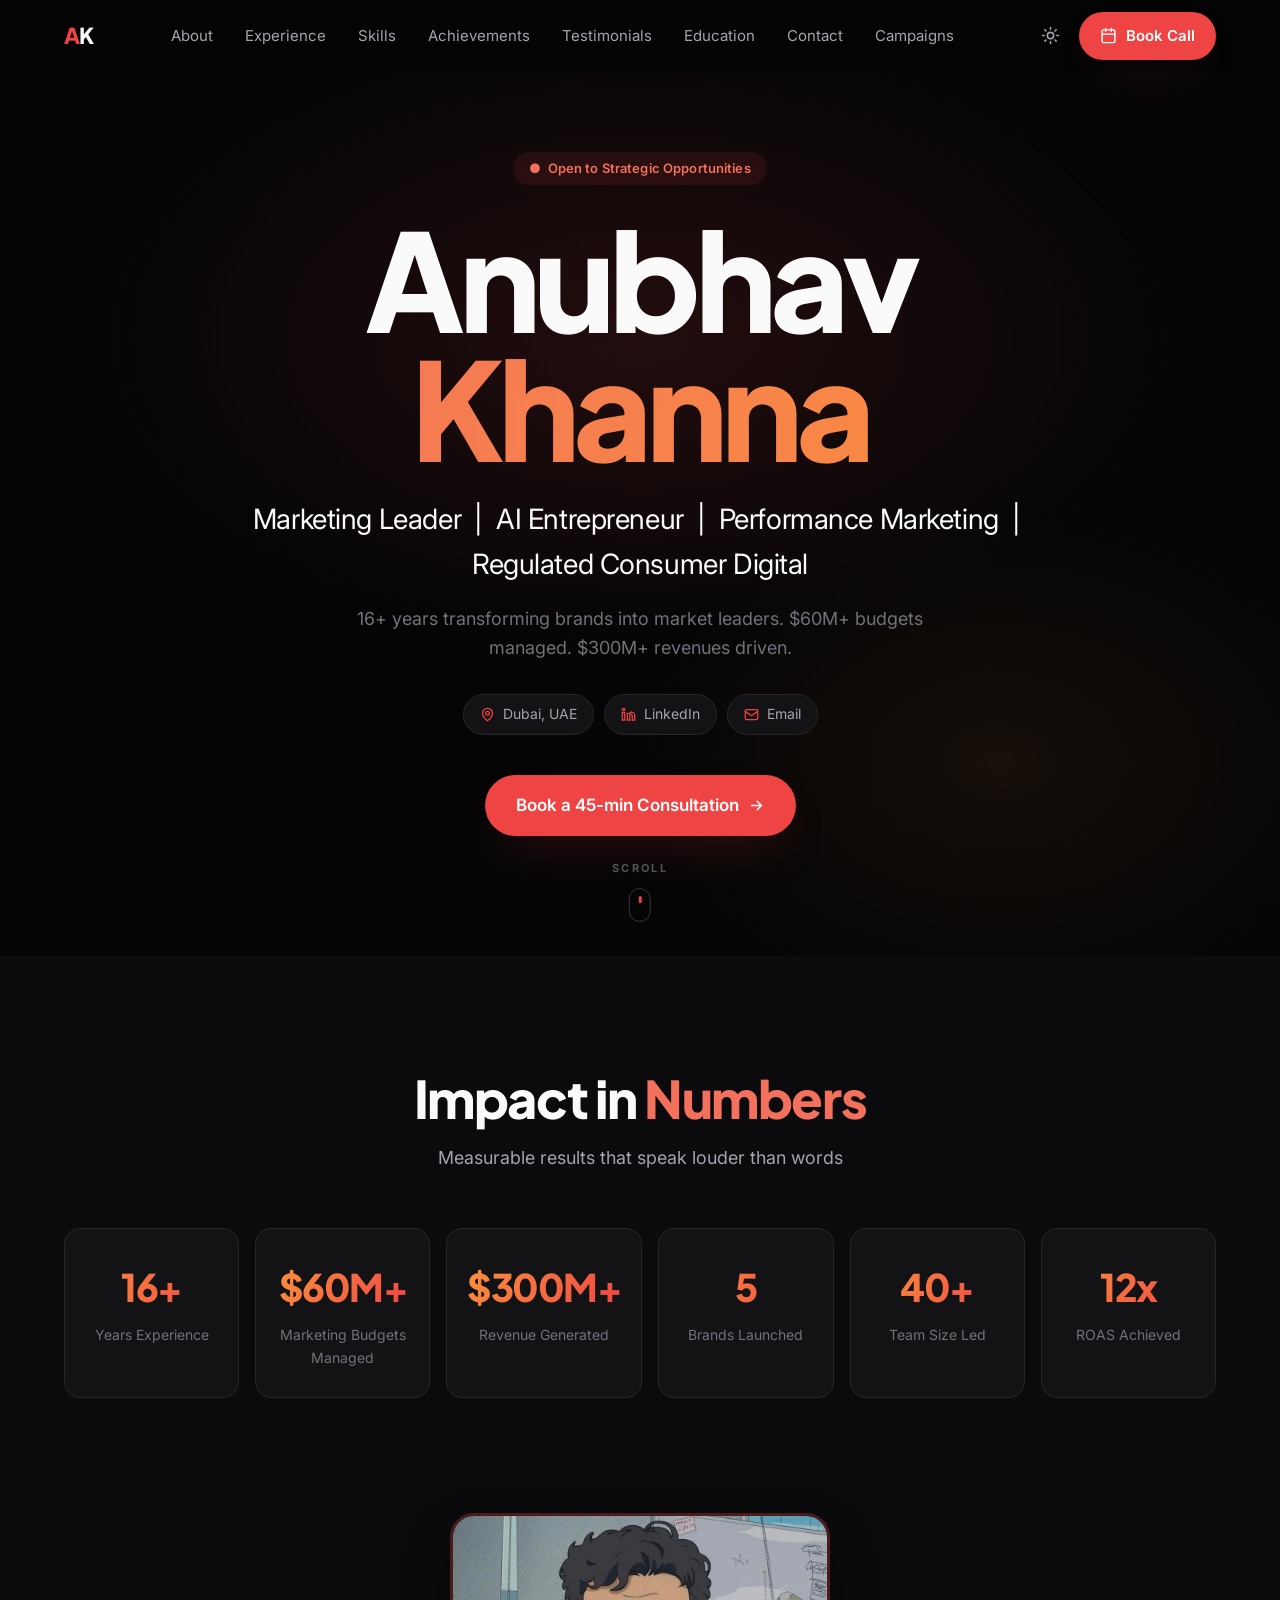
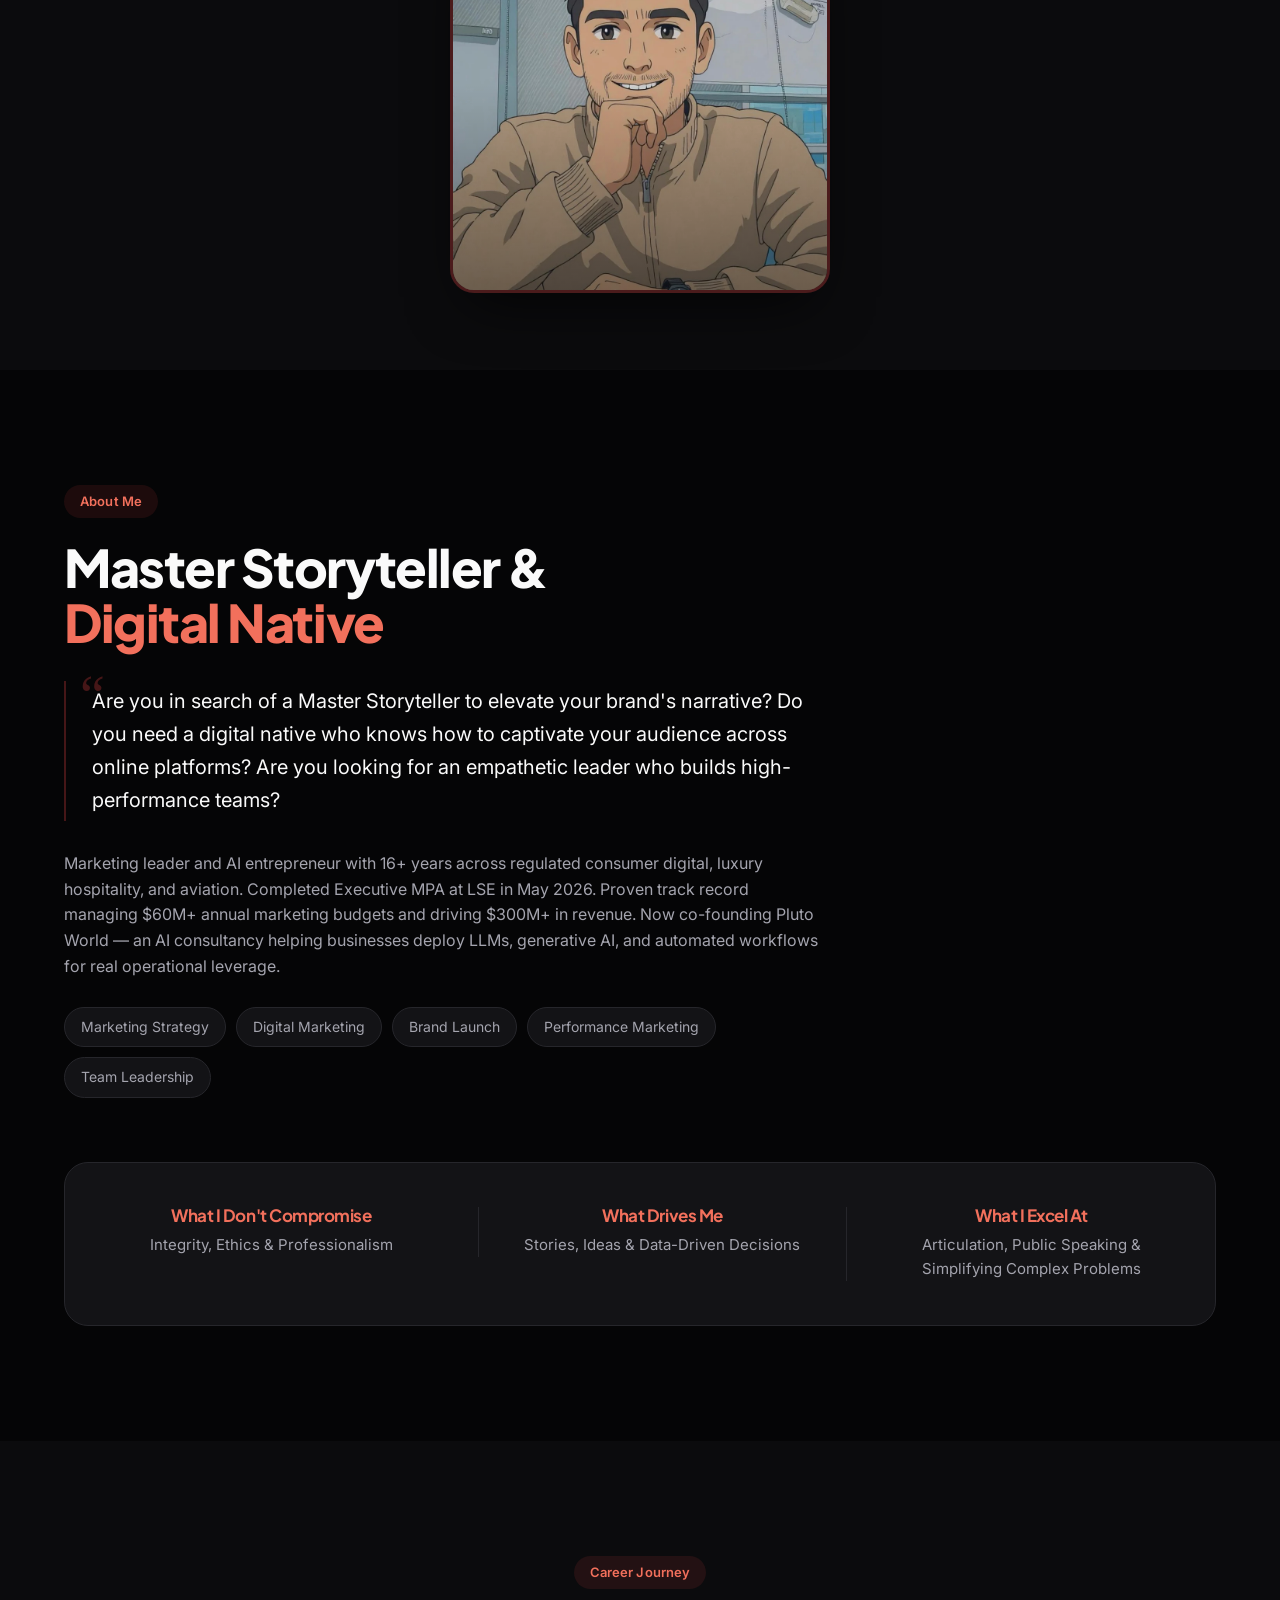
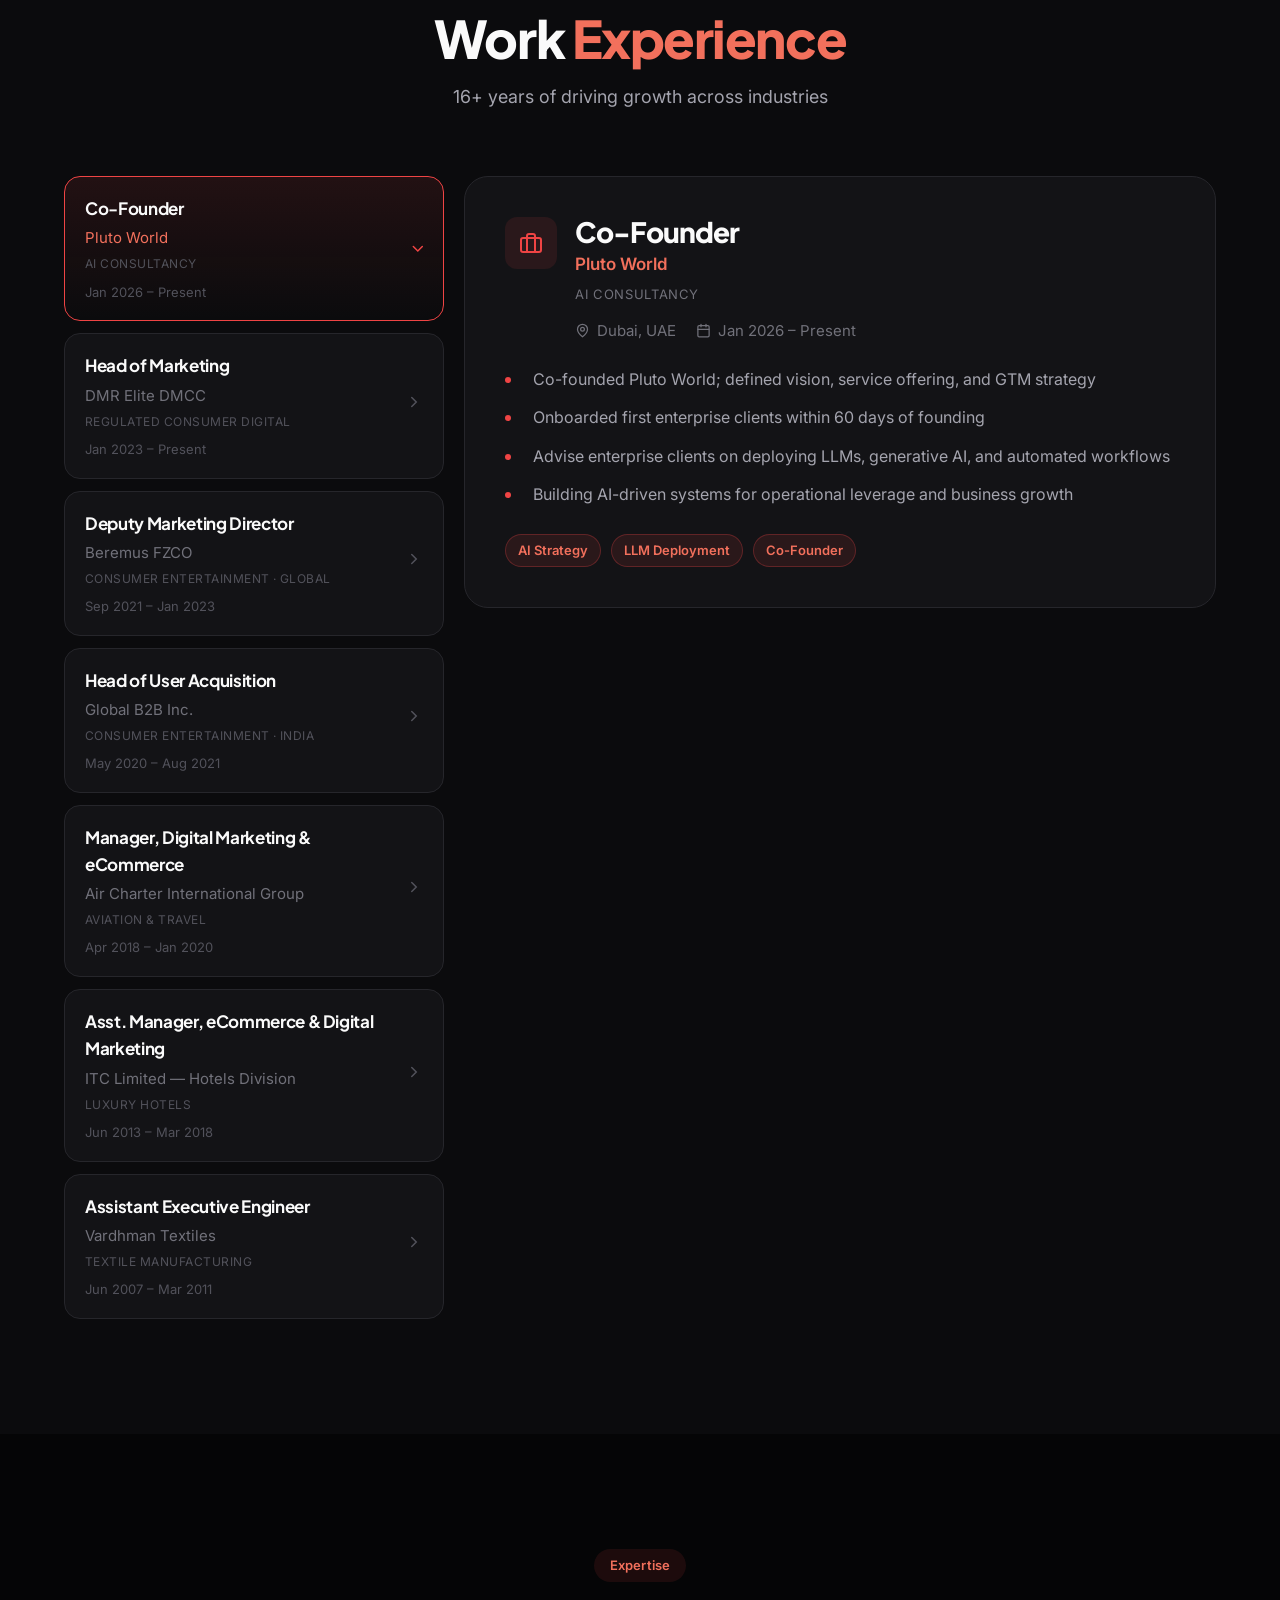
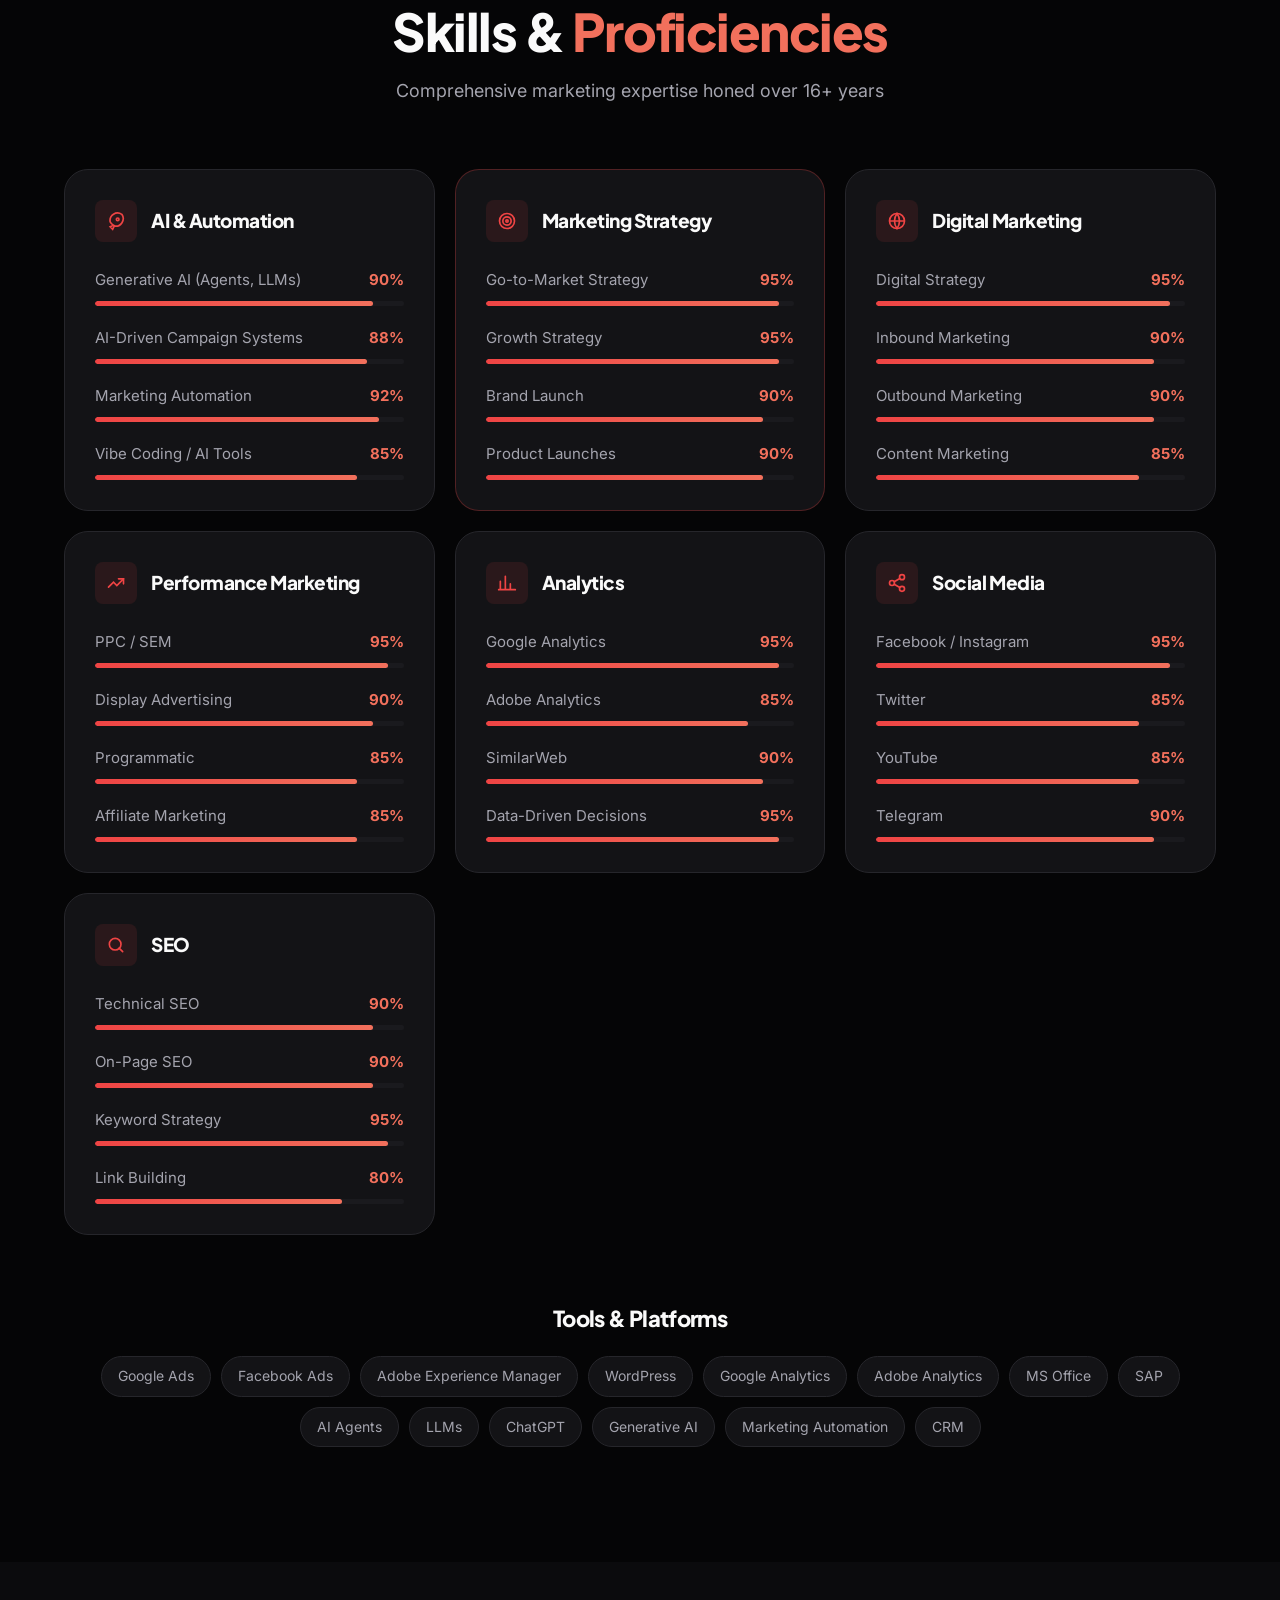
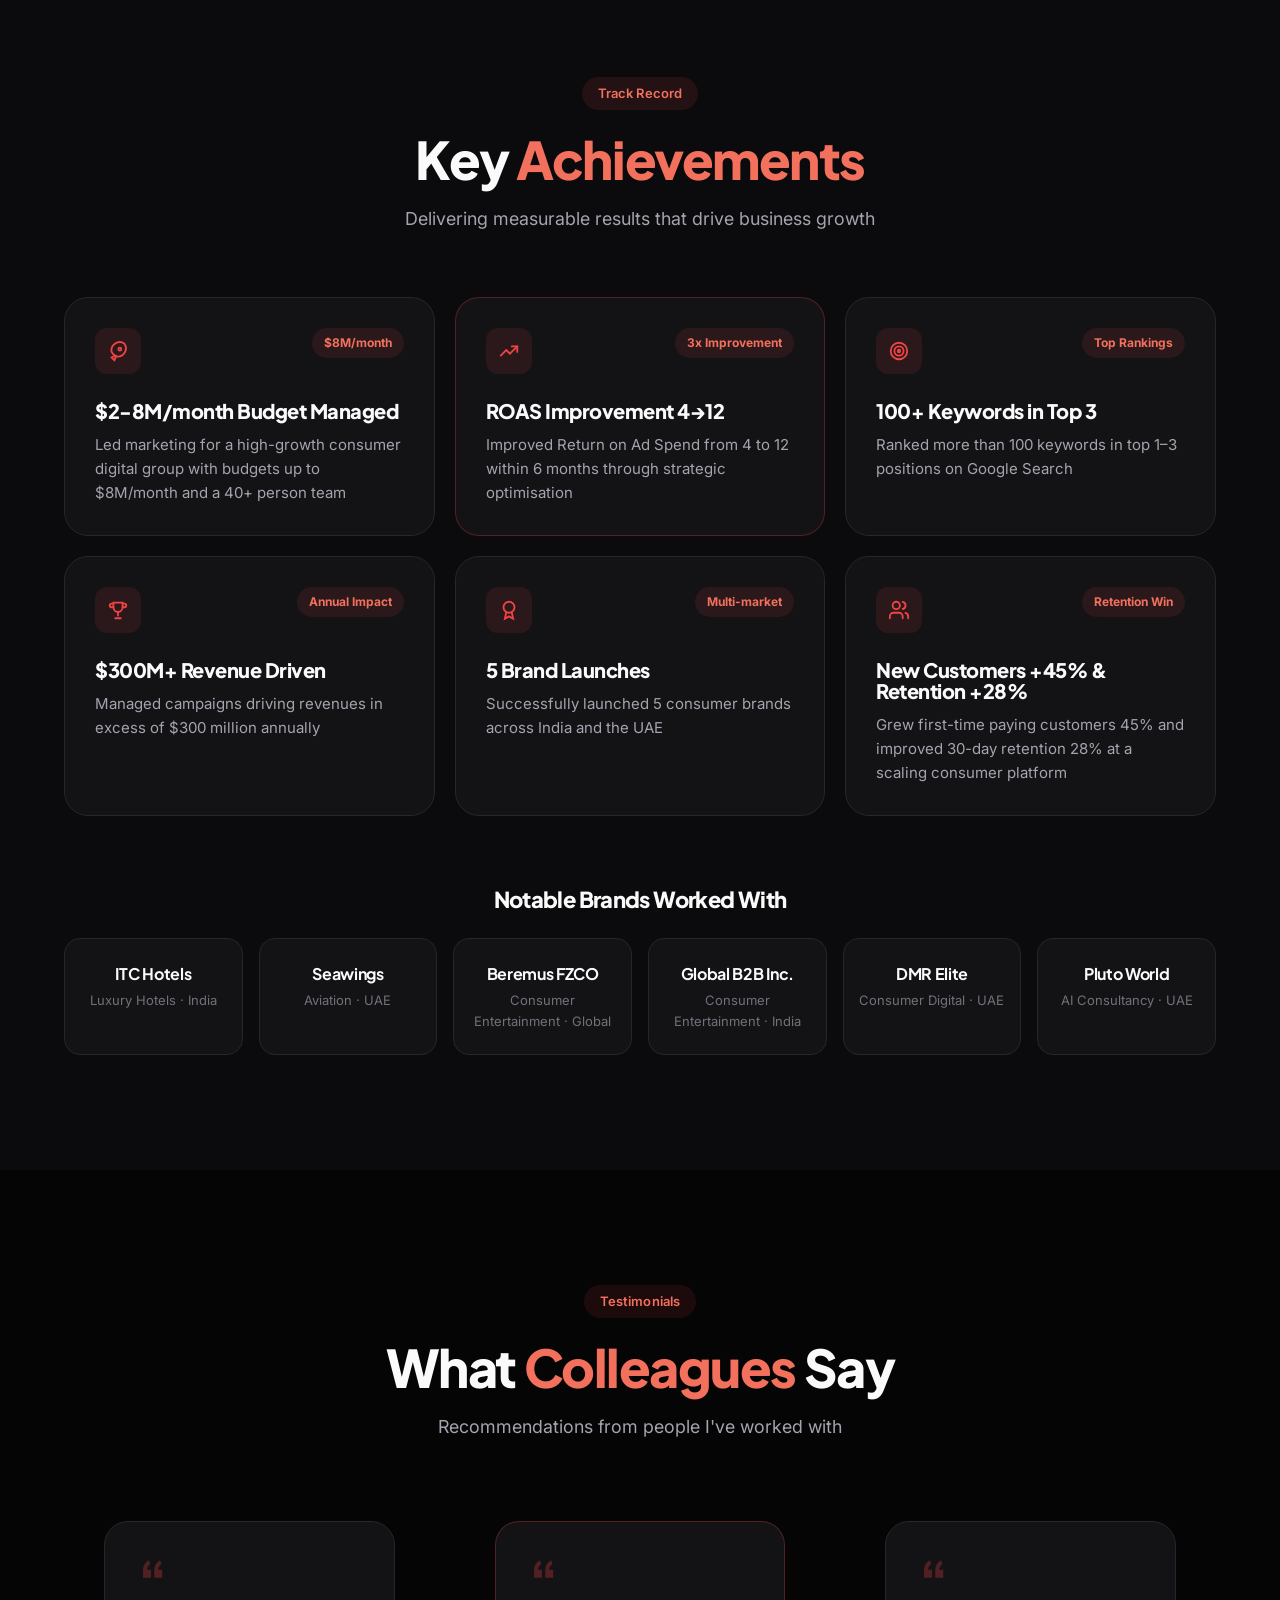
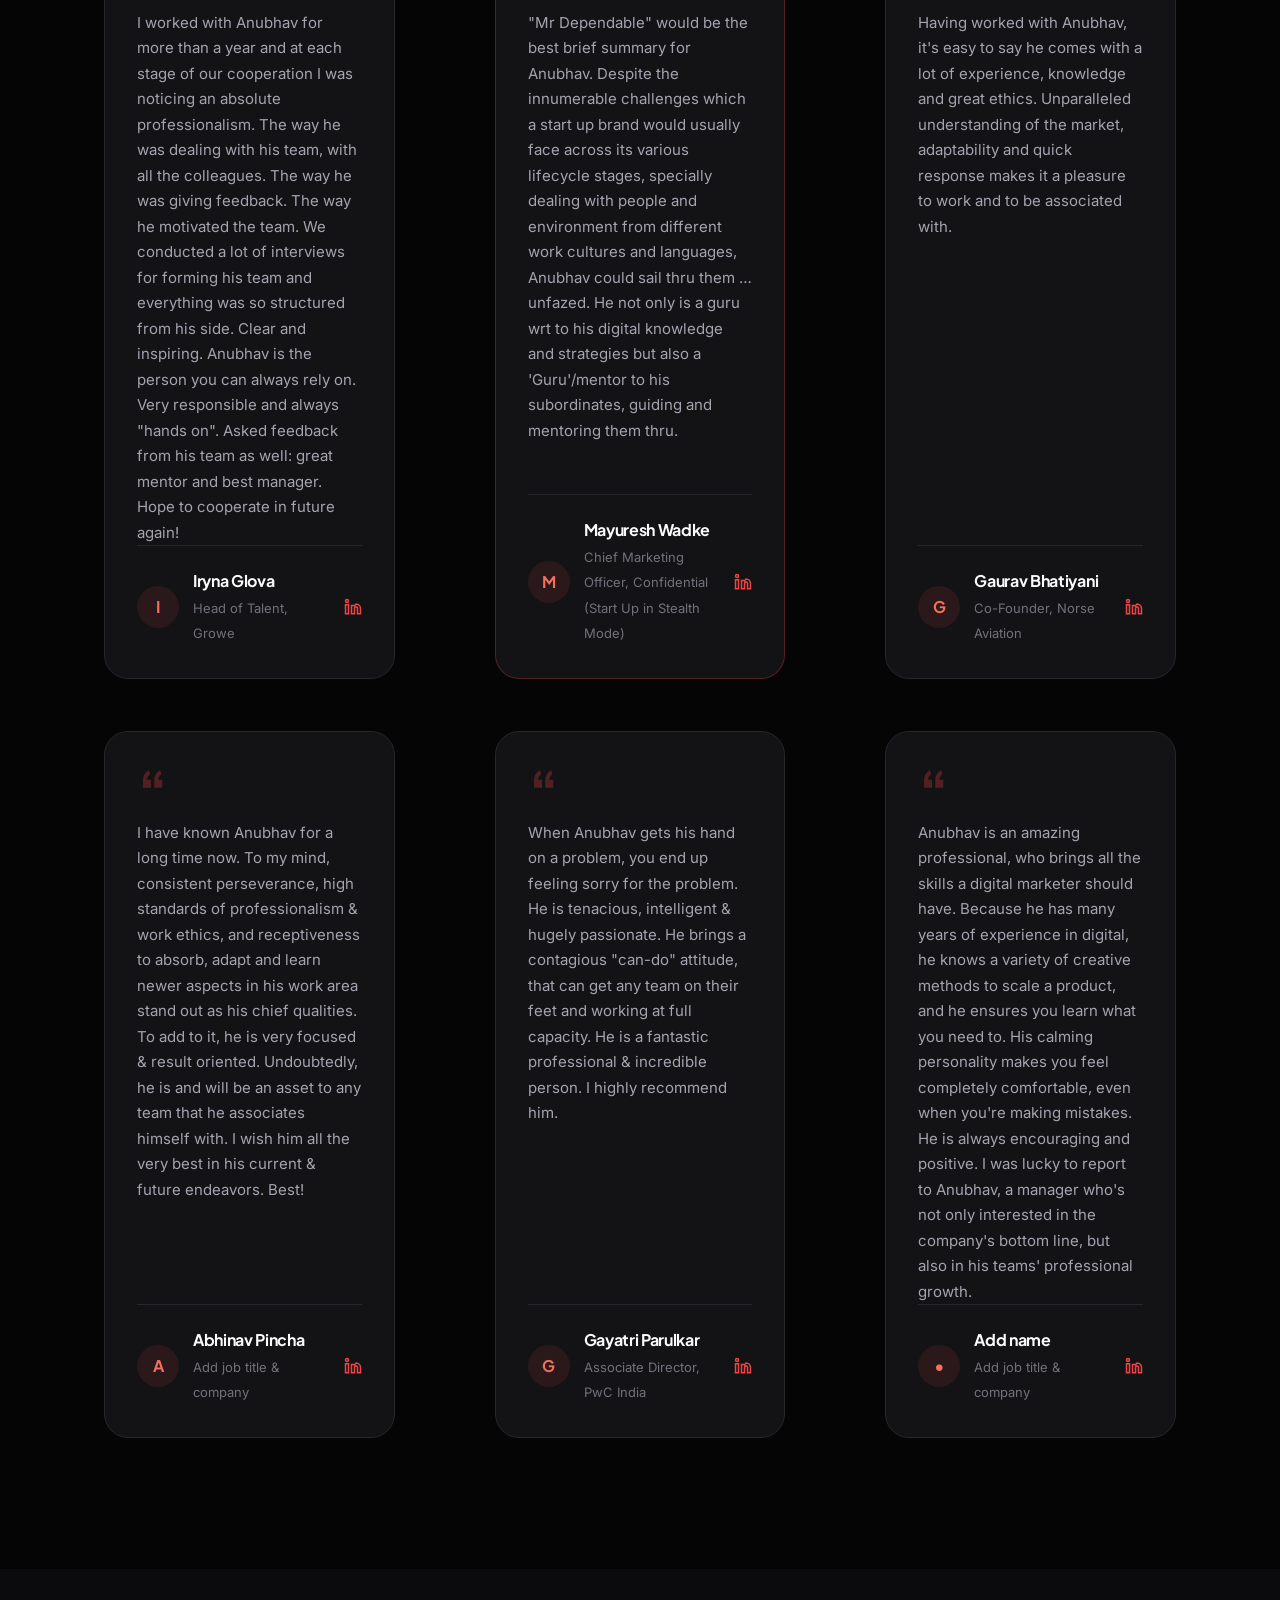
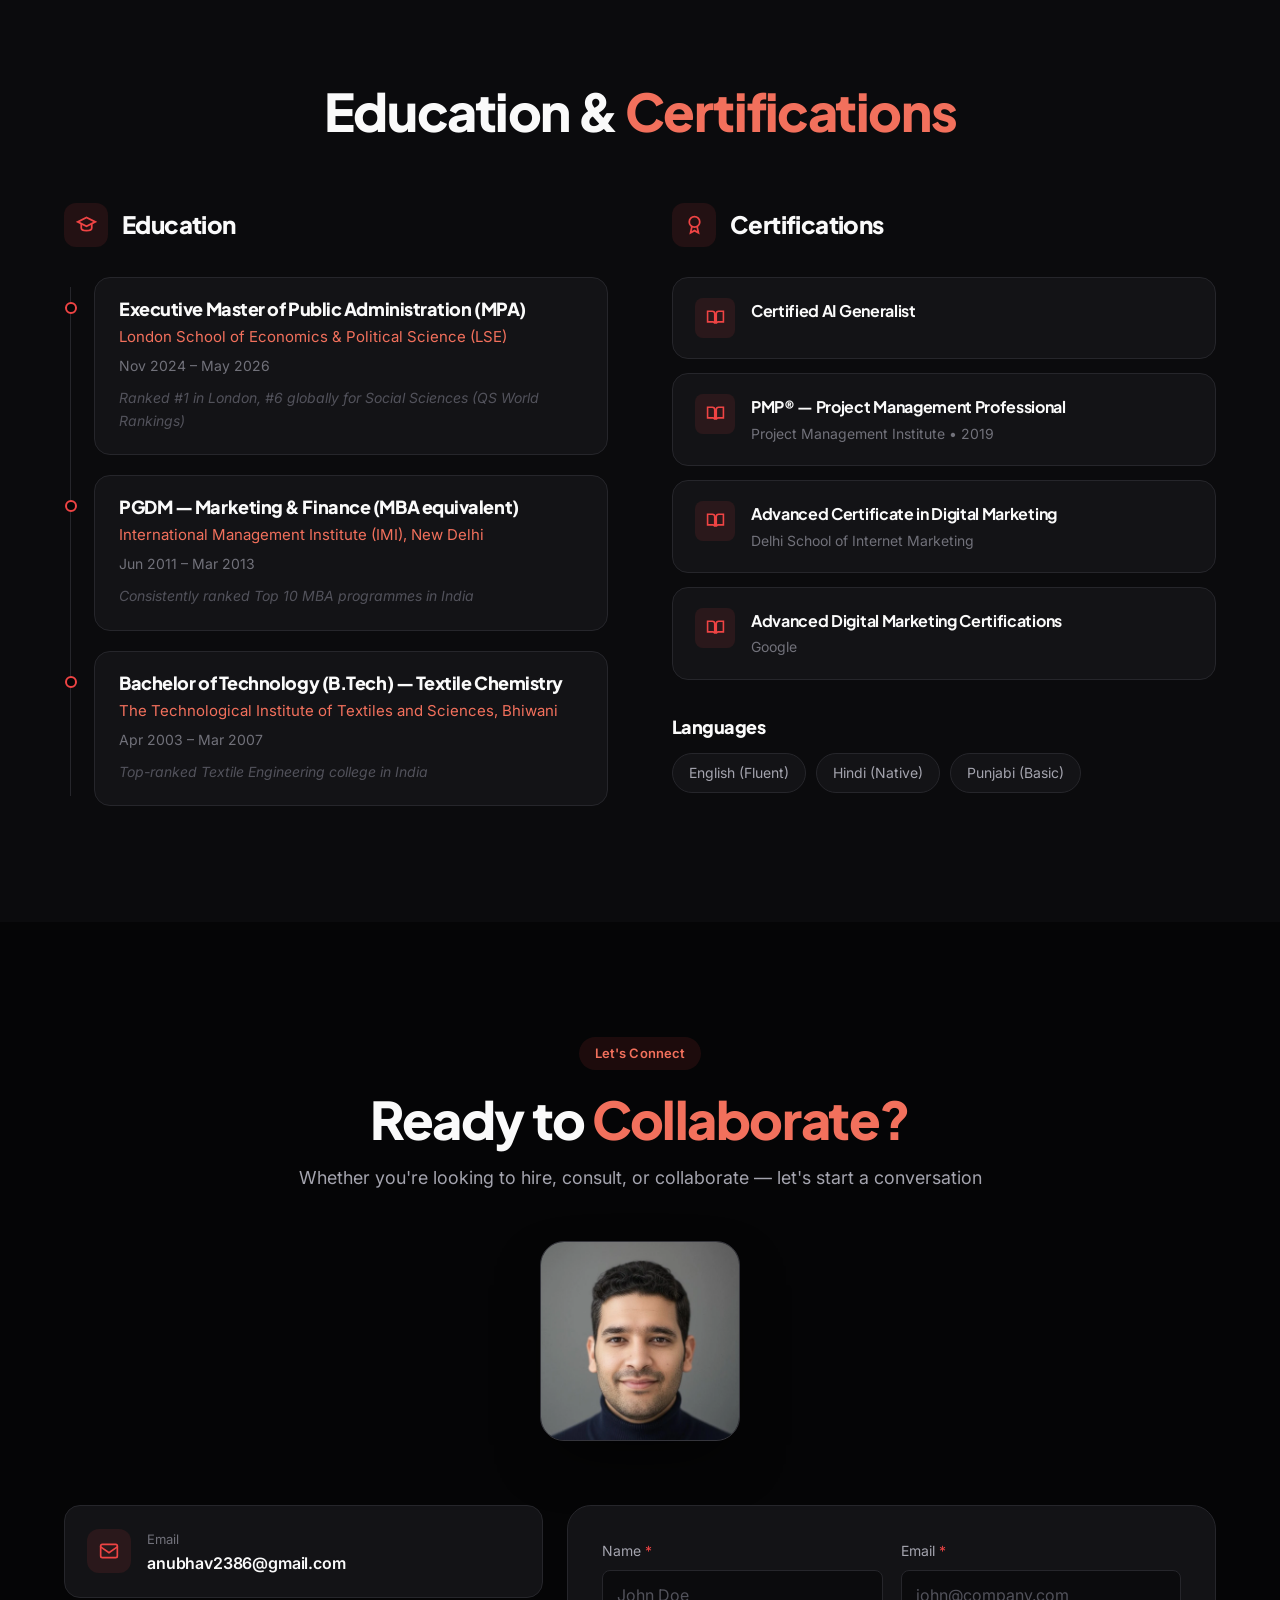
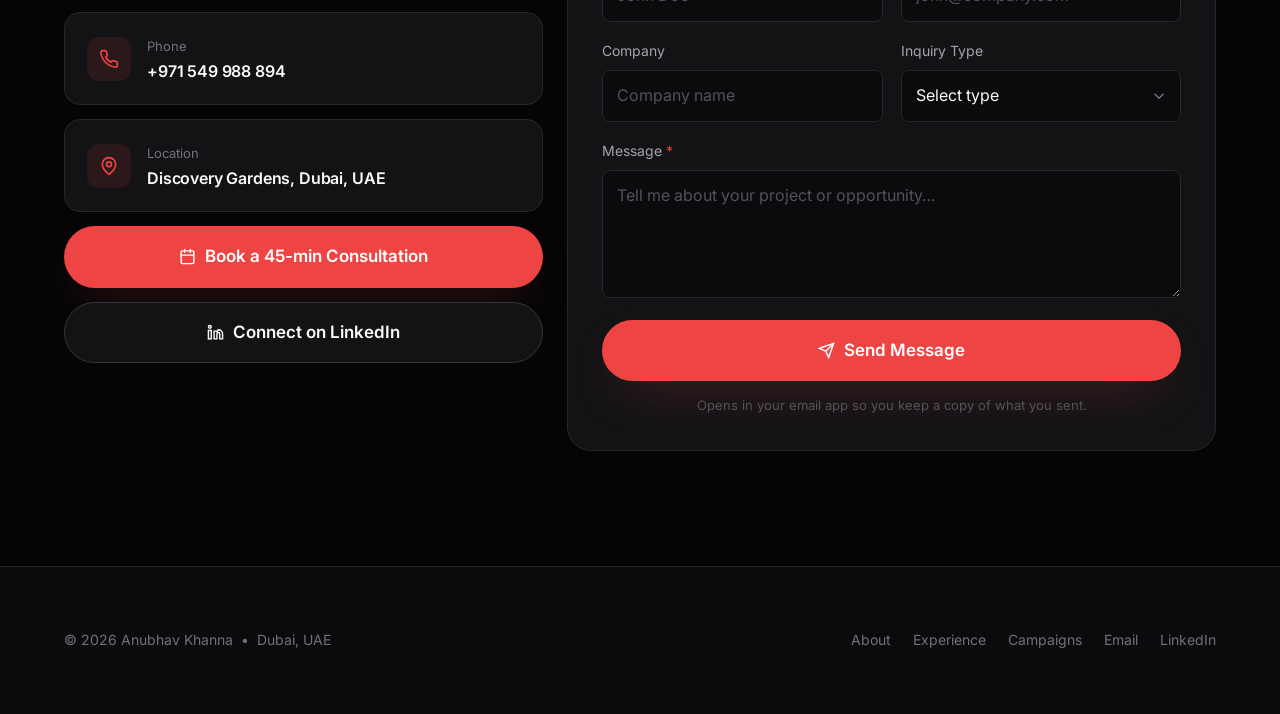
==== index.html @ 8ce6ff31 "Two-tier campaigns, add Vardhman role" ====
<!DOCTYPE html>
<html lang="en" data-theme="dark">
<head>
<meta charset="utf-8">
<meta name="viewport" content="width=device-width, initial-scale=1">
<title>Anubhav Khanna — Marketing Leader &amp; AI Entrepreneur | Dubai</title>
<meta name="description" content="Marketing leader and AI entrepreneur with 16+ years across regulated consumer digital, luxury hospitality and aviation. $60M+ budgets managed, $300M+ revenue driven. Based in Dubai.">
<meta name="author" content="Anubhav Khanna">
<meta name="robots" content="noindex, nofollow">
<link rel="canonical" href="https://anubhavkhanna.com/">

<meta property="og:type" content="website">
<meta property="og:title" content="Anubhav Khanna — Marketing Leader &amp; AI Entrepreneur">
<meta property="og:description" content="16+ years transforming brands into market leaders. $60M+ budgets managed. $300M+ revenues driven.">
<meta property="og:url" content="https://anubhavkhanna.com/">
<meta property="og:image" content="https://anubhavkhanna.com/assets/img/og.png">
<meta name="twitter:card" content="summary_large_image">

<link rel="icon" href="assets/img/favicon.svg" type="image/svg+xml">
<link rel="preconnect" href="https://fonts.googleapis.com">
<link rel="preconnect" href="https://fonts.gstatic.com" crossorigin>
<link href="https://fonts.googleapis.com/css2?family=Inter:wght@400;500;600;700&family=Plus+Jakarta+Sans:wght@700;800&display=swap" rel="stylesheet">
<link rel="stylesheet" href="assets/css/site.css">

<script type="application/ld+json">
{
  "@context": "https://schema.org",
  "@type": "Person",
  "name": "Anubhav Khanna",
  "jobTitle": "Marketing Leader & AI Entrepreneur",
  "email": "anubhav2386@gmail.com",
  "telephone": "+971549988894",
  "address": { "@type": "PostalAddress", "addressLocality": "Dubai", "addressCountry": "AE" },
  "alumniOf": [
    { "@type": "CollegeOrUniversity", "name": "London School of Economics and Political Science" },
    { "@type": "CollegeOrUniversity", "name": "International Management Institute, New Delhi" }
  ],
  "knowsAbout": ["Marketing Strategy", "Performance Marketing", "Generative AI", "Brand Launch", "Growth Marketing"]
}
</script>
</head>
<body>

<a class="skip" href="#main">Skip to content</a>

<!-- icon sprite -->
<svg width="0" height="0" style="position:absolute" aria-hidden="true" focusable="false">
  <defs>
    <g id="i" fill="none" stroke="currentColor" stroke-width="2" stroke-linecap="round" stroke-linejoin="round"></g>
  </defs>
  <symbol id="ic-sun" viewBox="0 0 24 24" fill="none" stroke="currentColor" stroke-width="2" stroke-linecap="round"><circle cx="12" cy="12" r="4"/><path d="M12 2v2M12 20v2M4.9 4.9l1.4 1.4M17.7 17.7l1.4 1.4M2 12h2M20 12h2M6.3 17.7l-1.4 1.4M19.1 4.9l-1.4 1.4"/></symbol>
  <symbol id="ic-moon" viewBox="0 0 24 24" fill="none" stroke="currentColor" stroke-width="2" stroke-linecap="round"><path d="M21 12.8A9 9 0 1 1 11.2 3a7 7 0 0 0 9.8 9.8z"/></symbol>
  <symbol id="ic-calendar" viewBox="0 0 24 24" fill="none" stroke="currentColor" stroke-width="2" stroke-linecap="round"><rect x="3" y="4" width="18" height="18" rx="2"/><path d="M16 2v4M8 2v4M3 10h18"/></symbol>
  <symbol id="ic-menu" viewBox="0 0 24 24" fill="none" stroke="currentColor" stroke-width="2" stroke-linecap="round"><path d="M4 6h16M4 12h16M4 18h16"/></symbol>
  <symbol id="ic-pin" viewBox="0 0 24 24" fill="none" stroke="currentColor" stroke-width="2" stroke-linecap="round"><path d="M20 10c0 6-8 12-8 12s-8-6-8-12a8 8 0 0 1 16 0z"/><circle cx="12" cy="10" r="3"/></symbol>
  <symbol id="ic-linkedin" viewBox="0 0 24 24" fill="none" stroke="currentColor" stroke-width="2" stroke-linecap="round"><path d="M16 8a6 6 0 0 1 6 6v7h-4v-7a2 2 0 0 0-4 0v7h-4v-11h4v1.5A6 6 0 0 1 16 8z"/><rect x="2" y="9" width="4" height="12"/><circle cx="4" cy="4" r="2"/></symbol>
  <symbol id="ic-mail" viewBox="0 0 24 24" fill="none" stroke="currentColor" stroke-width="2" stroke-linecap="round"><rect x="2" y="4" width="20" height="16" rx="2"/><path d="m2 7 10 7 10-7"/></symbol>
  <symbol id="ic-phone" viewBox="0 0 24 24" fill="none" stroke="currentColor" stroke-width="2" stroke-linecap="round"><path d="M22 16.9v3a2 2 0 0 1-2.2 2 19.8 19.8 0 0 1-8.6-3.1 19.5 19.5 0 0 1-6-6A19.8 19.8 0 0 1 2.1 4.2 2 2 0 0 1 4.1 2h3a2 2 0 0 1 2 1.7c.1 1 .4 1.9.7 2.8a2 2 0 0 1-.5 2.1L8.1 9.9a16 16 0 0 0 6 6l1.3-1.3a2 2 0 0 1 2.1-.4c.9.3 1.8.6 2.8.7a2 2 0 0 1 1.7 2z"/></symbol>
  <symbol id="ic-briefcase" viewBox="0 0 24 24" fill="none" stroke="currentColor" stroke-width="2" stroke-linecap="round"><rect x="2" y="7" width="20" height="14" rx="2"/><path d="M16 21V5a2 2 0 0 0-2-2h-4a2 2 0 0 0-2 2v16"/></symbol>
  <symbol id="ic-chevron" viewBox="0 0 24 24" fill="none" stroke="currentColor" stroke-width="2" stroke-linecap="round"><path d="m9 18 6-6-6-6"/></symbol>
  <symbol id="ic-arrow-r" viewBox="0 0 24 24" fill="none" stroke="currentColor" stroke-width="2" stroke-linecap="round"><path d="M5 12h14M13 6l6 6-6 6"/></symbol>
  <symbol id="ic-rocket" viewBox="0 0 24 24" fill="none" stroke="currentColor" stroke-width="2" stroke-linecap="round"><path d="M5 13a9 9 0 0 1 14-9 9 9 0 0 1-9 14l-2 4-3-3 4-2a9 9 0 0 1-4-4z"/><circle cx="14" cy="10" r="1.6"/></symbol>
  <symbol id="ic-target" viewBox="0 0 24 24" fill="none" stroke="currentColor" stroke-width="2"><circle cx="12" cy="12" r="9"/><circle cx="12" cy="12" r="5"/><circle cx="12" cy="12" r="1.4"/></symbol>
  <symbol id="ic-globe" viewBox="0 0 24 24" fill="none" stroke="currentColor" stroke-width="2"><circle cx="12" cy="12" r="9"/><path d="M3 12h18M12 3a15 15 0 0 1 0 18 15 15 0 0 1 0-18z"/></symbol>
  <symbol id="ic-trend" viewBox="0 0 24 24" fill="none" stroke="currentColor" stroke-width="2" stroke-linecap="round"><path d="m3 17 6-6 4 4 8-8"/><path d="M15 7h6v6"/></symbol>
  <symbol id="ic-chart" viewBox="0 0 24 24" fill="none" stroke="currentColor" stroke-width="2" stroke-linecap="round"><path d="M4 20V10M10 20V4M16 20v-7M22 20H2"/></symbol>
  <symbol id="ic-share" viewBox="0 0 24 24" fill="none" stroke="currentColor" stroke-width="2" stroke-linecap="round"><circle cx="18" cy="5" r="3"/><circle cx="6" cy="12" r="3"/><circle cx="18" cy="19" r="3"/><path d="m8.6 13.5 6.8 4M15.4 6.5l-6.8 4"/></symbol>
  <symbol id="ic-search" viewBox="0 0 24 24" fill="none" stroke="currentColor" stroke-width="2" stroke-linecap="round"><circle cx="11" cy="11" r="7"/><path d="m20 20-4.3-4.3"/></symbol>
  <symbol id="ic-trophy" viewBox="0 0 24 24" fill="none" stroke="currentColor" stroke-width="2" stroke-linecap="round"><path d="M7 4h10v5a5 5 0 0 1-10 0V4z"/><path d="M17 5h2a2 2 0 0 1 0 4h-2M7 5H5a2 2 0 0 0 0 4h2M12 14v4M9 21h6"/></symbol>
  <symbol id="ic-award" viewBox="0 0 24 24" fill="none" stroke="currentColor" stroke-width="2" stroke-linecap="round"><circle cx="12" cy="9" r="6"/><path d="m9 14.5-1.5 7L12 19l4.5 2.5L15 14.5"/></symbol>
  <symbol id="ic-users" viewBox="0 0 24 24" fill="none" stroke="currentColor" stroke-width="2" stroke-linecap="round"><path d="M16 21v-2a4 4 0 0 0-4-4H6a4 4 0 0 0-4 4v2"/><circle cx="9" cy="7" r="4"/><path d="M22 21v-2a4 4 0 0 0-3-3.9M16 3.1a4 4 0 0 1 0 7.8"/></symbol>
  <symbol id="ic-cap" viewBox="0 0 24 24" fill="none" stroke="currentColor" stroke-width="2" stroke-linecap="round"><path d="M22 9 12 4 2 9l10 5 10-5z"/><path d="M6 11.5V16c0 1.7 2.7 3 6 3s6-1.3 6-3v-4.5"/></symbol>
  <symbol id="ic-book" viewBox="0 0 24 24" fill="none" stroke="currentColor" stroke-width="2" stroke-linecap="round"><path d="M2 4h6a3 3 0 0 1 3 3v13a2.5 2.5 0 0 0-2.5-2.5H2V4zM22 4h-6a3 3 0 0 0-3 3v13a2.5 2.5 0 0 1 2.5-2.5H22V4z"/></symbol>
  <symbol id="ic-quote" viewBox="0 0 24 24" fill="currentColor"><path d="M9.5 5C6.5 6.6 4.8 9.4 4.8 13v6h6.4v-6.4H8c.1-1.9.9-3.3 2.6-4.4L9.5 5zm9 0c-3 1.6-4.7 4.4-4.7 8v6h6.4v-6.4H17c.1-1.9.9-3.3 2.6-4.4L18.5 5z"/></symbol>
  <symbol id="ic-send" viewBox="0 0 24 24" fill="none" stroke="currentColor" stroke-width="2" stroke-linecap="round"><path d="M22 2 11 13M22 2 15 22l-4-9-9-4 20-7z"/></symbol>
</svg>

<!-- ==================== NAV ==================== -->
<header class="nav">
  <div class="shell nav__inner">
    <a class="nav__logo" href="#top" aria-label="Anubhav Khanna — home"><span>A</span>K</a>

    <nav class="nav__links" aria-label="Sections">
      <a class="nav__link" href="#about">About</a>
      <a class="nav__link" href="#experience">Experience</a>
      <a class="nav__link" href="#skills">Skills</a>
      <a class="nav__link" href="#achievements">Achievements</a>
      <a class="nav__link" href="#testimonials">Testimonials</a>
      <a class="nav__link" href="#education">Education</a>
      <a class="nav__link" href="#contact">Contact</a>
      <a class="nav__link" href="campaigns/">Campaigns</a>
    </nav>

    <div class="nav__actions">
      <button class="icon-btn theme-toggle" type="button" aria-label="Switch to light theme" aria-pressed="false">
        <svg class="icon-sun" aria-hidden="true"><use href="#ic-sun"></use></svg>
        <svg class="icon-moon" aria-hidden="true"><use href="#ic-moon"></use></svg>
      </button>
      <a class="btn btn--primary" href="#contact"><svg aria-hidden="true"><use href="#ic-calendar"></use></svg>Book Call</a>
      <button class="icon-btn nav__burger" type="button" aria-label="Open menu" aria-expanded="false">
        <svg aria-hidden="true"><use href="#ic-menu"></use></svg>
      </button>
    </div>
  </div>
</header>

<main id="main">
<span id="top"></span>

<!-- ==================== HERO ==================== -->
<section class="hero">
  <div class="hero__glow" aria-hidden="true"></div>
  <div class="shell hero__inner">
    <span class="eyebrow">&#9679;&nbsp; Open to Strategic Opportunities</span>

    <h1 class="hero__title">Anubhav<span>Khanna</span></h1>

    <p class="hero__role">Marketing Leader &nbsp;|&nbsp; AI Entrepreneur &nbsp;|&nbsp; Performance Marketing &nbsp;|&nbsp; Regulated Consumer Digital</p>

    <p class="hero__blurb">16+ years transforming brands into market leaders. $60M+ budgets managed. $300M+ revenues driven.</p>

    <div class="chip-row hero__chips">
      <span class="chip"><svg aria-hidden="true"><use href="#ic-pin"></use></svg>Dubai, UAE</span>
      <a class="chip" href="https://www.linkedin.com/in/anubhav-khanna2386/" target="_blank" rel="noopener"><svg aria-hidden="true"><use href="#ic-linkedin"></use></svg>LinkedIn</a>
      <a class="chip" href="mailto:anubhav2386@gmail.com"><svg aria-hidden="true"><use href="#ic-mail"></use></svg>Email</a>
    </div>

    <div class="hero__cta">
      <a class="btn btn--primary btn--lg" href="#contact">Book a 45-min Consultation <svg aria-hidden="true"><use href="#ic-arrow-r"></use></svg></a>
    </div>
  </div>

  <div class="hero__scroll" aria-hidden="true">
    Scroll
    <span class="hero__mouse"></span>
  </div>
</section>

<!-- ==================== STATS ==================== -->
<section class="section section--alt">
  <div class="shell">
    <div class="section__head section__head--center reveal">
      <h2 class="h2">Impact in <span class="accent">Numbers</span></h2>
      <p class="section__sub">Measurable results that speak louder than words</p>
    </div>

    <div class="stats__grid reveal">
      <div class="stat"><div class="stat__num">16+</div><div class="stat__label">Years Experience</div></div>
      <div class="stat"><div class="stat__num">$60M+</div><div class="stat__label">Marketing Budgets Managed</div></div>
      <div class="stat"><div class="stat__num">$300M+</div><div class="stat__label">Revenue Generated</div></div>
      <div class="stat"><div class="stat__num">5</div><div class="stat__label">Brands Launched</div></div>
      <div class="stat"><div class="stat__num">40+</div><div class="stat__label">Team Size Led</div></div>
      <div class="stat"><div class="stat__num">12x</div><div class="stat__label">ROAS Achieved</div></div>
    </div>
  </div>
</section>

<!-- ==================== PORTRAIT ==================== -->
<section class="portrait section--alt">
  <div class="portrait__frame reveal">
    <img src="assets/img/anime-portrait.webp"
         alt="Illustrated portrait of Anubhav Khanna" width="380" height="380" loading="lazy">
  </div>
</section>

<!-- ==================== ABOUT ==================== -->
<section class="section" id="about">
  <div class="shell">
    <div class="about__col reveal">
        <span class="eyebrow">About Me</span>
        <h2 class="h2" style="margin-top:22px">Master Storyteller &amp;<br><span class="accent">Digital Native</span></h2>

        <blockquote class="quote">
          Are you in search of a Master Storyteller to elevate your brand's narrative? Do you need a digital native who knows how to captivate your audience across online platforms? Are you looking for an empathetic leader who builds high-performance teams?
        </blockquote>

        <p class="about__body">
          Marketing leader and AI entrepreneur with 16+ years across regulated consumer digital, luxury hospitality, and aviation. Completed Executive MPA at LSE in May 2026. Proven track record managing $60M+ annual marketing budgets and driving $300M+ in revenue. Now co-founding Pluto World — an AI consultancy helping businesses deploy LLMs, generative AI, and automated workflows for real operational leverage.
        </p>

        <div class="chip-row about__tags">
          <span class="chip">Marketing Strategy</span>
          <span class="chip">Digital Marketing</span>
          <span class="chip">Brand Launch</span>
          <span class="chip">Performance Marketing</span>
          <span class="chip">Team Leadership</span>
        </div>
    </div>

    <div class="values reveal">
      <div>
        <h3 class="value__title">What I Don't Compromise</h3>
        <p class="value__text">Integrity, Ethics &amp; Professionalism</p>
      </div>
      <div>
        <h3 class="value__title">What Drives Me</h3>
        <p class="value__text">Stories, Ideas &amp; Data-Driven Decisions</p>
      </div>
      <div>
        <h3 class="value__title">What I Excel At</h3>
        <p class="value__text">Articulation, Public Speaking &amp; Simplifying Complex Problems</p>
      </div>
    </div>
  </div>
</section>

<!-- ==================== EXPERIENCE ==================== -->
<section class="section section--alt" id="experience">
  <div class="shell">
    <div class="section__head section__head--center reveal">
      <span class="eyebrow">Career Journey</span>
      <h2 class="h2" style="margin-top:22px">Work <span class="accent">Experience</span></h2>
      <p class="section__sub">16+ years of driving growth across industries</p>
    </div>

    <div class="xp__grid">
      <div class="xp__list reveal" role="tablist" aria-label="Roles" aria-orientation="vertical">
        <button class="xp__item" type="button" role="tab" id="xt-1" aria-controls="xp-1" aria-selected="true">
          <span class="xp__role">Co-Founder</span>
          <span class="xp__org">Pluto World</span>
          <span class="xp__label">AI Consultancy</span>
          <span class="xp__dates">Jan 2026 &ndash; Present</span>
          <span class="xp__caret" aria-hidden="true"><svg><use href="#ic-chevron"></use></svg></span>
        </button>
        <button class="xp__item" type="button" role="tab" id="xt-2" aria-controls="xp-2" aria-selected="false">
          <span class="xp__role">Head of Marketing</span>
          <span class="xp__org">DMR Elite DMCC</span>
          <span class="xp__label">Regulated Consumer Digital</span>
          <span class="xp__dates">Jan 2023 &ndash; Present</span>
          <span class="xp__caret" aria-hidden="true"><svg><use href="#ic-chevron"></use></svg></span>
        </button>
        <button class="xp__item" type="button" role="tab" id="xt-3" aria-controls="xp-3" aria-selected="false">
          <span class="xp__role">Deputy Marketing Director</span>
          <span class="xp__org">Beremus FZCO</span>
          <span class="xp__label">Consumer Entertainment &middot; Global</span>
          <span class="xp__dates">Sep 2021 &ndash; Jan 2023</span>
          <span class="xp__caret" aria-hidden="true"><svg><use href="#ic-chevron"></use></svg></span>
        </button>
        <button class="xp__item" type="button" role="tab" id="xt-4" aria-controls="xp-4" aria-selected="false">
          <span class="xp__role">Head of User Acquisition</span>
          <span class="xp__org">Global B2B Inc.</span>
          <span class="xp__label">Consumer Entertainment &middot; India</span>
          <span class="xp__dates">May 2020 &ndash; Aug 2021</span>
          <span class="xp__caret" aria-hidden="true"><svg><use href="#ic-chevron"></use></svg></span>
        </button>
        <button class="xp__item" type="button" role="tab" id="xt-5" aria-controls="xp-5" aria-selected="false">
          <span class="xp__role">Manager, Digital Marketing &amp; eCommerce</span>
          <span class="xp__org">Air Charter International Group</span>
          <span class="xp__label">Aviation &amp; Travel</span>
          <span class="xp__dates">Apr 2018 &ndash; Jan 2020</span>
          <span class="xp__caret" aria-hidden="true"><svg><use href="#ic-chevron"></use></svg></span>
        </button>
        <button class="xp__item" type="button" role="tab" id="xt-6" aria-controls="xp-6" aria-selected="false">
          <span class="xp__role">Asst. Manager, eCommerce &amp; Digital Marketing</span>
          <span class="xp__org">ITC Limited &mdash; Hotels Division</span>
          <span class="xp__label">Luxury Hotels</span>
          <span class="xp__dates">Jun 2013 &ndash; Mar 2018</span>
          <span class="xp__caret" aria-hidden="true"><svg><use href="#ic-chevron"></use></svg></span>
        </button>
        <button class="xp__item" type="button" role="tab" id="xt-7" aria-controls="xp-7" aria-selected="false">
          <span class="xp__role">Assistant Executive Engineer</span>
          <span class="xp__org">Vardhman Textiles</span>
          <span class="xp__label">Textile Manufacturing</span>
          <span class="xp__dates">Jun 2007 &ndash; Mar 2011</span>
          <span class="xp__caret" aria-hidden="true"><svg><use href="#ic-chevron"></use></svg></span>
        </button>
      </div>

      <div class="reveal">
        <!-- 1 -->
        <div class="xp__panel" id="xp-1" role="tabpanel" aria-labelledby="xt-1">
          <div class="xp__head">
            <span class="xp__icon" aria-hidden="true"><svg><use href="#ic-briefcase"></use></svg></span>
            <div>
              <h3>Co-Founder</h3>
              <p class="xp__panel-org">Pluto World</p>
              <p class="xp__panel-label">AI Consultancy</p>
              <p class="xp__meta">
                <span><svg aria-hidden="true"><use href="#ic-pin"></use></svg>Dubai, UAE</span>
                <span><svg aria-hidden="true"><use href="#ic-calendar"></use></svg>Jan 2026 &ndash; Present</span>
              </p>
            </div>
          </div>
          <ul class="xp__bullets">
            <li>Co-founded Pluto World; defined vision, service offering, and GTM strategy</li>
            <li>Onboarded first enterprise clients within 60 days of founding</li>
            <li>Advise enterprise clients on deploying LLMs, generative AI, and automated workflows</li>
            <li>Building AI-driven systems for operational leverage and business growth</li>
          </ul>
          <div class="chip-row xp__chips">
            <span class="tag">AI Strategy</span><span class="tag">LLM Deployment</span><span class="tag">Co-Founder</span>
          </div>
        </div>

        <!-- 2 -->
        <div class="xp__panel" id="xp-2" role="tabpanel" aria-labelledby="xt-2" hidden>
          <div class="xp__head">
            <span class="xp__icon" aria-hidden="true"><svg><use href="#ic-briefcase"></use></svg></span>
            <div>
              <h3>Head of Marketing</h3>
              <p class="xp__panel-org">DMR Elite DMCC</p>
              <p class="xp__panel-label">Regulated Consumer Digital</p>
              <p class="xp__meta">
                <span><svg aria-hidden="true"><use href="#ic-pin"></use></svg>Dubai, UAE</span>
                <span><svg aria-hidden="true"><use href="#ic-calendar"></use></svg>Jan 2023 &ndash; Present</span>
              </p>
            </div>
          </div>
          <ul class="xp__bullets">
            <li>Built marketing team from scratch — 15+ hires; reduced agency dependency by 60%</li>
            <li>Grew first-time paying customers 45% in 6 months across paid search, programmatic, social, and affiliate</li>
            <li>Implemented AI-driven campaign optimisation on Google &amp; Meta; reduced CPA by 35%</li>
            <li>Led lifecycle marketing and VIP retention; improved 30-day customer retention by 28%</li>
            <li>Owned full MarTech stack: CRM, automation, attribution, and analytics platforms</li>
            <li>Oversaw SEO, OOH, sponsorships, and event campaigns (IPL, Premier League, UFC)</li>
          </ul>
          <div class="chip-row xp__chips">
            <span class="tag">$1-2M/month budget</span><span class="tag">New customers +45%</span><span class="tag">CPA -35%</span>
          </div>
        </div>

        <!-- 3 -->
        <div class="xp__panel" id="xp-3" role="tabpanel" aria-labelledby="xt-3" hidden>
          <div class="xp__head">
            <span class="xp__icon" aria-hidden="true"><svg><use href="#ic-briefcase"></use></svg></span>
            <div>
              <h3>Deputy Marketing Director</h3>
              <p class="xp__panel-org">Beremus FZCO</p>
              <p class="xp__panel-label">Consumer Entertainment &middot; Global</p>
              <p class="xp__meta">
                <span><svg aria-hidden="true"><use href="#ic-pin"></use></svg>Dubai, UAE</span>
                <span><svg aria-hidden="true"><use href="#ic-calendar"></use></svg>Sep 2021 &ndash; Jan 2023</span>
              </p>
            </div>
          </div>
          <ul class="xp__bullets">
            <li>Senior marketing leadership at one of the category's largest global consumer brands</li>
            <li>Grew new paying customers by 40% over 12 months via integrated digital, ATL/BTL, OOH, and sponsorships</li>
            <li>Managed 200+ affiliate partners; improved net revenue contribution by 22%</li>
            <li>Created the brand&rsquo;s flagship Hindi-language tagline — multi-channel campaign reaching 50M+ impressions</li>
          </ul>
          <div class="chip-row xp__chips">
            <span class="tag">New customers +40%</span><span class="tag">200+ affiliates</span><span class="tag">Net revenue +22%</span>
          </div>
        </div>

        <!-- 4 -->
        <div class="xp__panel" id="xp-4" role="tabpanel" aria-labelledby="xt-4" hidden>
          <div class="xp__head">
            <span class="xp__icon" aria-hidden="true"><svg><use href="#ic-briefcase"></use></svg></span>
            <div>
              <h3>Head of User Acquisition</h3>
              <p class="xp__panel-org">Global B2B Inc.</p>
              <p class="xp__panel-label">Consumer Entertainment &middot; India</p>
              <p class="xp__meta">
                <span><svg aria-hidden="true"><use href="#ic-pin"></use></svg>Dubai, UAE</span>
                <span><svg aria-hidden="true"><use href="#ic-calendar"></use></svg>May 2020 &ndash; Aug 2021</span>
              </p>
            </div>
          </div>
          <ul class="xp__bullets">
            <li>Improved ROAS from 4x to 12x in 6 months; reduced cost per new paying customer by 30% YoY</li>
            <li>Grew organic traffic by 110%, ranking 100+ keywords in top 1&ndash;3 Google positions</li>
            <li>Launched a culturally native Hindi-language brand campaign — 35% uplift in brand search volume</li>
            <li>Managed £1.7M annual paid media budget across all digital channels</li>
          </ul>
          <div class="chip-row xp__chips">
            <span class="tag">ROAS 4&rarr;12</span><span class="tag">CPA -30%</span><span class="tag">£1.7M budget</span>
          </div>
        </div>

        <!-- 5 -->
        <div class="xp__panel" id="xp-5" role="tabpanel" aria-labelledby="xt-5" hidden>
          <div class="xp__head">
            <span class="xp__icon" aria-hidden="true"><svg><use href="#ic-briefcase"></use></svg></span>
            <div>
              <h3>Manager, Digital Marketing &amp; eCommerce</h3>
              <p class="xp__panel-org">Air Charter International Group</p>
              <p class="xp__panel-label">Aviation &amp; Travel</p>
              <p class="xp__meta">
                <span><svg aria-hidden="true"><use href="#ic-pin"></use></svg>Dubai, UAE</span>
                <span><svg aria-hidden="true"><use href="#ic-calendar"></use></svg>Apr 2018 &ndash; Jan 2020</span>
              </p>
            </div>
          </div>
          <ul class="xp__bullets">
            <li>Seawings brand re-launch — 1M+ views, 100% traffic increase, 60% growth in direct bookings</li>
            <li>Achieved 8x ROI on paid search campaigns</li>
            <li>Lifted social engagement from 5% to 14%; doubled TripAdvisor reviews</li>
            <li>Launched mobile-optimised websites for 3 brands</li>
          </ul>
          <div class="chip-row xp__chips">
            <span class="tag">8x ROI</span><span class="tag">Traffic +100%</span><span class="tag">Bookings +60%</span>
          </div>
        </div>

        <!-- 6 -->
        <div class="xp__panel" id="xp-6" role="tabpanel" aria-labelledby="xt-6" hidden>
          <div class="xp__head">
            <span class="xp__icon" aria-hidden="true"><svg><use href="#ic-briefcase"></use></svg></span>
            <div>
              <h3>Asst. Manager, eCommerce &amp; Digital Marketing</h3>
              <p class="xp__panel-org">ITC Limited &mdash; Hotels Division</p>
              <p class="xp__panel-label">Luxury Hotels</p>
              <p class="xp__meta">
                <span><svg aria-hidden="true"><use href="#ic-pin"></use></svg>Gurgaon, India</span>
                <span><svg aria-hidden="true"><use href="#ic-calendar"></use></svg>Jun 2013 &ndash; Mar 2018</span>
              </p>
            </div>
          </div>
          <ul class="xp__bullets">
            <li>Drove INR 27 Cr (USD $4M) in annual online revenue — 30%+ YoY growth</li>
            <li>Made brand website the highest-revenue direct booking channel</li>
            <li>Led end-to-end AEM platform migration across 10 new luxury hotel launches — on time and within budget</li>
          </ul>
          <div class="chip-row xp__chips">
            <span class="tag">$4M revenue</span><span class="tag">30%+ YoY</span><span class="tag">AEM migration</span>
          </div>
        </div>

        <!-- 7 -->
        <div class="xp__panel" id="xp-7" role="tabpanel" aria-labelledby="xt-7" hidden>
          <div class="xp__head">
            <span class="xp__icon" aria-hidden="true"><svg><use href="#ic-briefcase"></use></svg></span>
            <div>
              <h3>Assistant Executive Engineer</h3>
              <p class="xp__panel-org">Vardhman Textiles</p>
              <p class="xp__panel-label">Textile Manufacturing</p>
              <p class="xp__meta">
                <span><svg aria-hidden="true"><use href="#ic-pin"></use></svg>Baddi, India</span>
                <span><svg aria-hidden="true"><use href="#ic-calendar"></use></svg>Jun 2007 &ndash; Mar 2011</span>
              </p>
            </div>
          </div>
          <ul class="xp__bullets">
            <li>Led technical officers and shop-floor staff to hit daily production targets across continuous processing of 45 lakh metres per month</li>
            <li>Owned inventory control and raw-material planning for the processing line</li>
            <li>Ran Total Productive Maintenance (TPM) and Quality Circle projects, with day-to-day technical troubleshooting on the floor</li>
          </ul>
          <div class="chip-row xp__chips">
            <span class="tag">45 lakh m/month</span><span class="tag">TPM</span><span class="tag">Quality Circle</span>
          </div>
        </div>
      </div>
    </div>
  </div>
</section>

<!-- ==================== SKILLS ==================== -->
<section class="section" id="skills">
  <div class="shell">
    <div class="section__head section__head--center reveal">
      <span class="eyebrow">Expertise</span>
      <h2 class="h2" style="margin-top:22px">Skills &amp; <span class="accent">Proficiencies</span></h2>
      <p class="section__sub">Comprehensive marketing expertise honed over 16+ years</p>
    </div>

    <div class="skills__grid">
      <div class="skillcard reveal">
        <div class="skillcard__head"><span class="skillcard__icon" aria-hidden="true"><svg><use href="#ic-rocket"></use></svg></span><h3>AI &amp; Automation</h3></div>
        <div class="bar"><div class="bar__top"><span class="bar__name">Generative AI (Agents, LLMs)</span><span class="bar__val">90%</span></div><div class="bar__track"><div class="bar__fill" style="--w:90%"></div></div></div>
        <div class="bar"><div class="bar__top"><span class="bar__name">AI-Driven Campaign Systems</span><span class="bar__val">88%</span></div><div class="bar__track"><div class="bar__fill" style="--w:88%"></div></div></div>
        <div class="bar"><div class="bar__top"><span class="bar__name">Marketing Automation</span><span class="bar__val">92%</span></div><div class="bar__track"><div class="bar__fill" style="--w:92%"></div></div></div>
        <div class="bar"><div class="bar__top"><span class="bar__name">Vibe Coding / AI Tools</span><span class="bar__val">85%</span></div><div class="bar__track"><div class="bar__fill" style="--w:85%"></div></div></div>
      </div>

      <div class="skillcard reveal" style="border-color:var(--accent-line)">
        <div class="skillcard__head"><span class="skillcard__icon" aria-hidden="true"><svg><use href="#ic-target"></use></svg></span><h3>Marketing Strategy</h3></div>
        <div class="bar"><div class="bar__top"><span class="bar__name">Go-to-Market Strategy</span><span class="bar__val">95%</span></div><div class="bar__track"><div class="bar__fill" style="--w:95%"></div></div></div>
        <div class="bar"><div class="bar__top"><span class="bar__name">Growth Strategy</span><span class="bar__val">95%</span></div><div class="bar__track"><div class="bar__fill" style="--w:95%"></div></div></div>
        <div class="bar"><div class="bar__top"><span class="bar__name">Brand Launch</span><span class="bar__val">90%</span></div><div class="bar__track"><div class="bar__fill" style="--w:90%"></div></div></div>
        <div class="bar"><div class="bar__top"><span class="bar__name">Product Launches</span><span class="bar__val">90%</span></div><div class="bar__track"><div class="bar__fill" style="--w:90%"></div></div></div>
      </div>

      <div class="skillcard reveal">
        <div class="skillcard__head"><span class="skillcard__icon" aria-hidden="true"><svg><use href="#ic-globe"></use></svg></span><h3>Digital Marketing</h3></div>
        <div class="bar"><div class="bar__top"><span class="bar__name">Digital Strategy</span><span class="bar__val">95%</span></div><div class="bar__track"><div class="bar__fill" style="--w:95%"></div></div></div>
        <div class="bar"><div class="bar__top"><span class="bar__name">Inbound Marketing</span><span class="bar__val">90%</span></div><div class="bar__track"><div class="bar__fill" style="--w:90%"></div></div></div>
        <div class="bar"><div class="bar__top"><span class="bar__name">Outbound Marketing</span><span class="bar__val">90%</span></div><div class="bar__track"><div class="bar__fill" style="--w:90%"></div></div></div>
        <div class="bar"><div class="bar__top"><span class="bar__name">Content Marketing</span><span class="bar__val">85%</span></div><div class="bar__track"><div class="bar__fill" style="--w:85%"></div></div></div>
      </div>

      <div class="skillcard reveal">
        <div class="skillcard__head"><span class="skillcard__icon" aria-hidden="true"><svg><use href="#ic-trend"></use></svg></span><h3>Performance Marketing</h3></div>
        <div class="bar"><div class="bar__top"><span class="bar__name">PPC / SEM</span><span class="bar__val">95%</span></div><div class="bar__track"><div class="bar__fill" style="--w:95%"></div></div></div>
        <div class="bar"><div class="bar__top"><span class="bar__name">Display Advertising</span><span class="bar__val">90%</span></div><div class="bar__track"><div class="bar__fill" style="--w:90%"></div></div></div>
        <div class="bar"><div class="bar__top"><span class="bar__name">Programmatic</span><span class="bar__val">85%</span></div><div class="bar__track"><div class="bar__fill" style="--w:85%"></div></div></div>
        <div class="bar"><div class="bar__top"><span class="bar__name">Affiliate Marketing</span><span class="bar__val">85%</span></div><div class="bar__track"><div class="bar__fill" style="--w:85%"></div></div></div>
      </div>

      <div class="skillcard reveal">
        <div class="skillcard__head"><span class="skillcard__icon" aria-hidden="true"><svg><use href="#ic-chart"></use></svg></span><h3>Analytics</h3></div>
        <div class="bar"><div class="bar__top"><span class="bar__name">Google Analytics</span><span class="bar__val">95%</span></div><div class="bar__track"><div class="bar__fill" style="--w:95%"></div></div></div>
        <div class="bar"><div class="bar__top"><span class="bar__name">Adobe Analytics</span><span class="bar__val">85%</span></div><div class="bar__track"><div class="bar__fill" style="--w:85%"></div></div></div>
        <div class="bar"><div class="bar__top"><span class="bar__name">SimilarWeb</span><span class="bar__val">90%</span></div><div class="bar__track"><div class="bar__fill" style="--w:90%"></div></div></div>
        <div class="bar"><div class="bar__top"><span class="bar__name">Data-Driven Decisions</span><span class="bar__val">95%</span></div><div class="bar__track"><div class="bar__fill" style="--w:95%"></div></div></div>
      </div>

      <div class="skillcard reveal">
        <div class="skillcard__head"><span class="skillcard__icon" aria-hidden="true"><svg><use href="#ic-share"></use></svg></span><h3>Social Media</h3></div>
        <div class="bar"><div class="bar__top"><span class="bar__name">Facebook / Instagram</span><span class="bar__val">95%</span></div><div class="bar__track"><div class="bar__fill" style="--w:95%"></div></div></div>
        <div class="bar"><div class="bar__top"><span class="bar__name">Twitter</span><span class="bar__val">85%</span></div><div class="bar__track"><div class="bar__fill" style="--w:85%"></div></div></div>
        <div class="bar"><div class="bar__top"><span class="bar__name">YouTube</span><span class="bar__val">85%</span></div><div class="bar__track"><div class="bar__fill" style="--w:85%"></div></div></div>
        <div class="bar"><div class="bar__top"><span class="bar__name">Telegram</span><span class="bar__val">90%</span></div><div class="bar__track"><div class="bar__fill" style="--w:90%"></div></div></div>
      </div>

      <div class="skillcard reveal">
        <div class="skillcard__head"><span class="skillcard__icon" aria-hidden="true"><svg><use href="#ic-search"></use></svg></span><h3>SEO</h3></div>
        <div class="bar"><div class="bar__top"><span class="bar__name">Technical SEO</span><span class="bar__val">90%</span></div><div class="bar__track"><div class="bar__fill" style="--w:90%"></div></div></div>
        <div class="bar"><div class="bar__top"><span class="bar__name">On-Page SEO</span><span class="bar__val">90%</span></div><div class="bar__track"><div class="bar__fill" style="--w:90%"></div></div></div>
        <div class="bar"><div class="bar__top"><span class="bar__name">Keyword Strategy</span><span class="bar__val">95%</span></div><div class="bar__track"><div class="bar__fill" style="--w:95%"></div></div></div>
        <div class="bar"><div class="bar__top"><span class="bar__name">Link Building</span><span class="bar__val">80%</span></div><div class="bar__track"><div class="bar__fill" style="--w:80%"></div></div></div>
      </div>
    </div>

    <div class="tools reveal">
      <h3>Tools &amp; Platforms</h3>
      <div class="chip-row chip-row--center">
        <span class="chip">Google Ads</span><span class="chip">Facebook Ads</span><span class="chip">Adobe Experience Manager</span>
        <span class="chip">WordPress</span><span class="chip">Google Analytics</span><span class="chip">Adobe Analytics</span>
        <span class="chip">MS Office</span><span class="chip">SAP</span><span class="chip">AI Agents</span>
        <span class="chip">LLMs</span><span class="chip">ChatGPT</span><span class="chip">Generative AI</span>
        <span class="chip">Marketing Automation</span><span class="chip">CRM</span>
      </div>
    </div>
  </div>
</section>

<!-- ==================== ACHIEVEMENTS ==================== -->
<section class="section section--alt" id="achievements">
  <div class="shell">
    <div class="section__head section__head--center reveal">
      <span class="eyebrow">Track Record</span>
      <h2 class="h2" style="margin-top:22px">Key <span class="accent">Achievements</span></h2>
      <p class="section__sub">Delivering measurable results that drive business growth</p>
    </div>

    <div class="ach__grid">
      <div class="ach reveal">
        <div class="ach__top"><span class="ach__icon" aria-hidden="true"><svg><use href="#ic-rocket"></use></svg></span><span class="ach__badge">$8M/month</span></div>
        <h3>$2-8M/month Budget Managed</h3>
        <p>Led marketing for a high-growth consumer digital group with budgets up to $8M/month and a 40+ person team</p>
      </div>
      <div class="ach reveal" style="border-color:var(--accent-line)">
        <div class="ach__top"><span class="ach__icon" aria-hidden="true"><svg><use href="#ic-trend"></use></svg></span><span class="ach__badge">3x Improvement</span></div>
        <h3>ROAS Improvement 4&rarr;12</h3>
        <p>Improved Return on Ad Spend from 4 to 12 within 6 months through strategic optimisation</p>
      </div>
      <div class="ach reveal">
        <div class="ach__top"><span class="ach__icon" aria-hidden="true"><svg><use href="#ic-target"></use></svg></span><span class="ach__badge">Top Rankings</span></div>
        <h3>100+ Keywords in Top 3</h3>
        <p>Ranked more than 100 keywords in top 1&ndash;3 positions on Google Search</p>
      </div>
      <div class="ach reveal">
        <div class="ach__top"><span class="ach__icon" aria-hidden="true"><svg><use href="#ic-trophy"></use></svg></span><span class="ach__badge">Annual Impact</span></div>
        <h3>$300M+ Revenue Driven</h3>
        <p>Managed campaigns driving revenues in excess of $300 million annually</p>
      </div>
      <div class="ach reveal">
        <div class="ach__top"><span class="ach__icon" aria-hidden="true"><svg><use href="#ic-award"></use></svg></span><span class="ach__badge">Multi-market</span></div>
        <h3>5 Brand Launches</h3>
        <p>Successfully launched 5 consumer brands across India and the UAE</p>
      </div>
      <div class="ach reveal">
        <div class="ach__top"><span class="ach__icon" aria-hidden="true"><svg><use href="#ic-users"></use></svg></span><span class="ach__badge">Retention Win</span></div>
        <h3>New Customers +45% &amp; Retention +28%</h3>
        <p>Grew first-time paying customers 45% and improved 30-day retention 28% at a scaling consumer platform</p>
      </div>
    </div>

    <div class="brands reveal">
      <h3>Notable Brands Worked With</h3>
      <div class="brands__grid">
        <div class="brand"><div class="brand__name">ITC Hotels</div><div class="brand__cat">Luxury Hotels &middot; India</div></div>
        <div class="brand"><div class="brand__name">Seawings</div><div class="brand__cat">Aviation &middot; UAE</div></div>
        <div class="brand"><div class="brand__name">Beremus FZCO</div><div class="brand__cat">Consumer Entertainment &middot; Global</div></div>
        <div class="brand"><div class="brand__name">Global B2B Inc.</div><div class="brand__cat">Consumer Entertainment &middot; India</div></div>
        <div class="brand"><div class="brand__name">DMR Elite</div><div class="brand__cat">Consumer Digital &middot; UAE</div></div>
        <div class="brand"><div class="brand__name">Pluto World</div><div class="brand__cat">AI Consultancy &middot; UAE</div></div>
      </div>
    </div>
  </div>
</section>

<!-- ==================== TESTIMONIALS ==================== -->
<section class="section" id="testimonials">
  <div class="shell">
    <div class="section__head section__head--center reveal">
      <span class="eyebrow">Testimonials</span>
      <h2 class="h2" style="margin-top:22px">What <span class="accent">Colleagues</span> Say</h2>
      <p class="section__sub">Recommendations from people I've worked with</p>
    </div>

    <div class="tmz__grid">
      <figure class="tmz reveal">
        <span class="tmz__mark" aria-hidden="true"><svg><use href="#ic-quote"></use></svg></span>
        <blockquote class="tmz__quote">I worked with Anubhav for more than a year and at each stage of our cooperation I was noticing an absolute professionalism. The way he was dealing with his team, with all the colleagues. The way he was giving feedback. The way he motivated the team. We conducted a lot of interviews for forming his team and everything was so structured from his side. Clear and inspiring. Anubhav is the person you can always rely on. Very responsible and always "hands on". Asked feedback from his team as well: great mentor and best manager. Hope to cooperate in future again!</blockquote>
        <figcaption class="tmz__person">
          <span class="avatar" aria-hidden="true">I</span>
          <span><span class="tmz__name">Iryna Glova</span><br><span class="tmz__title">Head of Talent, Growe</span></span>
          <span class="tmz__li" aria-hidden="true"><svg><use href="#ic-linkedin"></use></svg></span>
        </figcaption>
      </figure>

      <figure class="tmz reveal" style="border-color:var(--accent-line)">
        <span class="tmz__mark" aria-hidden="true"><svg><use href="#ic-quote"></use></svg></span>
        <blockquote class="tmz__quote">"Mr Dependable" would be the best brief summary for Anubhav. Despite the innumerable challenges which a start up brand would usually face across its various lifecycle stages, specially dealing with people and environment from different work cultures and languages, Anubhav could sail thru them &hellip; unfazed. He not only is a guru wrt to his digital knowledge and strategies but also a 'Guru'/mentor to his subordinates, guiding and mentoring them thru.</blockquote>
        <figcaption class="tmz__person">
          <span class="avatar" aria-hidden="true">M</span>
          <span><span class="tmz__name">Mayuresh Wadke</span><br><span class="tmz__title">Chief Marketing Officer, Confidential (Start Up in Stealth Mode)</span></span>
          <span class="tmz__li" aria-hidden="true"><svg><use href="#ic-linkedin"></use></svg></span>
        </figcaption>
      </figure>

      <figure class="tmz reveal">
        <span class="tmz__mark" aria-hidden="true"><svg><use href="#ic-quote"></use></svg></span>
        <blockquote class="tmz__quote">Having worked with Anubhav, it's easy to say he comes with a lot of experience, knowledge and great ethics. Unparalleled understanding of the market, adaptability and quick response makes it a pleasure to work and to be associated with.</blockquote>
        <figcaption class="tmz__person">
          <span class="avatar" aria-hidden="true">G</span>
          <span><span class="tmz__name">Gaurav Bhatiyani</span><br><span class="tmz__title">Co-Founder, Norse Aviation</span></span>
          <span class="tmz__li" aria-hidden="true"><svg><use href="#ic-linkedin"></use></svg></span>
        </figcaption>
      </figure>

      <figure class="tmz reveal">
        <span class="tmz__mark" aria-hidden="true"><svg><use href="#ic-quote"></use></svg></span>
        <blockquote class="tmz__quote">I have known Anubhav for a long time now. To my mind, consistent perseverance, high standards of professionalism &amp; work ethics, and receptiveness to absorb, adapt and learn newer aspects in his work area stand out as his chief qualities. To add to it, he is very focused &amp; result oriented. Undoubtedly, he is and will be an asset to any team that he associates himself with. I wish him all the very best in his current &amp; future endeavors. Best!</blockquote>
        <figcaption class="tmz__person">
          <span class="avatar" aria-hidden="true">A</span>
          <!-- TODO: job title was cut off in the source screenshot — fill in -->
          <span><span class="tmz__name">Abhinav Pincha</span><br><span class="tmz__title">Add job title &amp; company</span></span>
          <span class="tmz__li" aria-hidden="true"><svg><use href="#ic-linkedin"></use></svg></span>
        </figcaption>
      </figure>

      <figure class="tmz reveal">
        <span class="tmz__mark" aria-hidden="true"><svg><use href="#ic-quote"></use></svg></span>
        <blockquote class="tmz__quote">When Anubhav gets his hand on a problem, you end up feeling sorry for the problem. He is tenacious, intelligent &amp; hugely passionate. He brings a contagious "can-do" attitude, that can get any team on their feet and working at full capacity. He is a fantastic professional &amp; incredible person. I highly recommend him.</blockquote>
        <figcaption class="tmz__person">
          <span class="avatar" aria-hidden="true">G</span>
          <span><span class="tmz__name">Gayatri Parulkar</span><br><span class="tmz__title">Associate Director, PwC India</span></span>
          <span class="tmz__li" aria-hidden="true"><svg><use href="#ic-linkedin"></use></svg></span>
        </figcaption>
      </figure>

      <figure class="tmz reveal">
        <span class="tmz__mark" aria-hidden="true"><svg><use href="#ic-quote"></use></svg></span>
        <blockquote class="tmz__quote">Anubhav is an amazing professional, who brings all the skills a digital marketer should have. Because he has many years of experience in digital, he knows a variety of creative methods to scale a product, and he ensures you learn what you need to. His calming personality makes you feel completely comfortable, even when you're making mistakes. He is always encouraging and positive. I was lucky to report to Anubhav, a manager who's not only interested in the company's bottom line, but also in his teams' professional growth.</blockquote>
        <figcaption class="tmz__person">
          <span class="avatar" aria-hidden="true">&bull;</span>
          <!-- TODO: name and title were cut off in the source screenshot — fill in -->
          <span><span class="tmz__name">Add name</span><br><span class="tmz__title">Add job title &amp; company</span></span>
          <span class="tmz__li" aria-hidden="true"><svg><use href="#ic-linkedin"></use></svg></span>
        </figcaption>
      </figure>
    </div>
  </div>
</section>

<!-- ==================== EDUCATION ==================== -->
<section class="section section--alt" id="education">
  <div class="shell">
    <div class="section__head section__head--center reveal">
      <h2 class="h2">Education &amp; <span class="accent">Certifications</span></h2>
    </div>

    <div class="edu__grid">
      <div class="reveal">
        <div class="edu__head">
          <span class="edu__icon" aria-hidden="true"><svg><use href="#ic-cap"></use></svg></span>
          <h3>Education</h3>
        </div>
        <div class="timeline">
          <div class="tl">
            <h4>Executive Master of Public Administration (MPA)</h4>
            <p class="tl__org">London School of Economics &amp; Political Science (LSE)</p>
            <p class="tl__dates">Nov 2024 &ndash; May 2026</p>
            <p class="tl__note">Ranked #1 in London, #6 globally for Social Sciences (QS World Rankings)</p>
          </div>
          <div class="tl">
            <h4>PGDM — Marketing &amp; Finance (MBA equivalent)</h4>
            <p class="tl__org">International Management Institute (IMI), New Delhi</p>
            <p class="tl__dates">Jun 2011 &ndash; Mar 2013</p>
            <p class="tl__note">Consistently ranked Top 10 MBA programmes in India</p>
          </div>
          <div class="tl">
            <h4>Bachelor of Technology (B.Tech) — Textile Chemistry</h4>
            <p class="tl__org">The Technological Institute of Textiles and Sciences, Bhiwani</p>
            <p class="tl__dates">Apr 2003 &ndash; Mar 2007</p>
            <p class="tl__note">Top-ranked Textile Engineering college in India</p>
          </div>
        </div>
      </div>

      <div class="reveal">
        <div class="edu__head">
          <span class="edu__icon" aria-hidden="true"><svg><use href="#ic-award"></use></svg></span>
          <h3>Certifications</h3>
        </div>
        <div class="certs">
          <div class="cert">
            <span class="cert__icon" aria-hidden="true"><svg><use href="#ic-book"></use></svg></span>
            <div><div class="cert__name">Certified AI Generalist</div></div>
          </div>
          <div class="cert">
            <span class="cert__icon" aria-hidden="true"><svg><use href="#ic-book"></use></svg></span>
            <div><div class="cert__name">PMP&reg; — Project Management Professional</div><div class="cert__by">Project Management Institute &bull; 2019</div></div>
          </div>
          <div class="cert">
            <span class="cert__icon" aria-hidden="true"><svg><use href="#ic-book"></use></svg></span>
            <div><div class="cert__name">Advanced Certificate in Digital Marketing</div><div class="cert__by">Delhi School of Internet Marketing</div></div>
          </div>
          <div class="cert">
            <span class="cert__icon" aria-hidden="true"><svg><use href="#ic-book"></use></svg></span>
            <div><div class="cert__name">Advanced Digital Marketing Certifications</div><div class="cert__by">Google</div></div>
          </div>
        </div>

        <div class="langs">
          <h4>Languages</h4>
          <div class="chip-row">
            <span class="chip">English (Fluent)</span>
            <span class="chip">Hindi (Native)</span>
            <span class="chip">Punjabi (Basic)</span>
          </div>
        </div>
      </div>
    </div>
  </div>
</section>

<!-- ==================== CONTACT ==================== -->
<section class="section" id="contact">
  <div class="shell">
    <div class="section__head section__head--center reveal">
      <span class="eyebrow">Let's Connect</span>
      <h2 class="h2" style="margin-top:22px">Ready to <span class="accent">Collaborate?</span></h2>
      <p class="section__sub">Whether you're looking to hire, consult, or collaborate — let's start a conversation</p>
    </div>

    <div class="contact__photo reveal">
      <img src="assets/img/anubhav.webp" alt="Anubhav Khanna" width="200" height="200" loading="lazy"
           onerror="this.closest('.contact__photo').style.display='none'">
    </div>

    <div class="contact__grid">
      <div class="contact__cards reveal">
        <a class="cc" href="mailto:anubhav2386@gmail.com">
          <span class="cc__icon" aria-hidden="true"><svg><use href="#ic-mail"></use></svg></span>
          <span><span class="cc__label">Email</span><br><span class="cc__value">anubhav2386@gmail.com</span></span>
        </a>
        <a class="cc" href="tel:+971549988894">
          <span class="cc__icon" aria-hidden="true"><svg><use href="#ic-phone"></use></svg></span>
          <span><span class="cc__label">Phone</span><br><span class="cc__value">+971 549 988 894</span></span>
        </a>
        <div class="cc">
          <span class="cc__icon" aria-hidden="true"><svg><use href="#ic-pin"></use></svg></span>
          <span><span class="cc__label">Location</span><br><span class="cc__value">Discovery Gardens, Dubai, UAE</span></span>
        </div>

        <a class="btn btn--primary btn--lg btn--block" href="mailto:anubhav2386@gmail.com?subject=Consultation%20request">
          <svg aria-hidden="true"><use href="#ic-calendar"></use></svg>Book a 45-min Consultation
        </a>
        <a class="btn btn--outline btn--lg btn--block" href="https://www.linkedin.com/in/anubhav-khanna2386/" target="_blank" rel="noopener">
          <svg aria-hidden="true"><use href="#ic-linkedin"></use></svg>Connect on LinkedIn
        </a>
      </div>

      <form class="form reveal" id="contact-form" novalidate>
        <div class="form__row">
          <div class="field">
            <label for="f-name">Name <span class="req">*</span></label>
            <input class="input" id="f-name" name="name" type="text" placeholder="John Doe" required autocomplete="name">
          </div>
          <div class="field">
            <label for="f-email">Email <span class="req">*</span></label>
            <input class="input" id="f-email" name="email" type="email" placeholder="john@company.com" required autocomplete="email">
          </div>
        </div>
        <div class="form__row">
          <div class="field">
            <label for="f-company">Company</label>
            <input class="input" id="f-company" name="company" type="text" placeholder="Company name" autocomplete="organization">
          </div>
          <div class="field">
            <label for="f-type">Inquiry Type</label>
            <select class="input" id="f-type" name="inquiry">
              <option value="">Select type</option>
              <option>Full-time role</option>
              <option>Consulting / advisory</option>
              <option>AI project</option>
              <option>Speaking</option>
              <option>Other</option>
            </select>
          </div>
        </div>
        <div class="form__row" style="grid-template-columns:1fr">
          <div class="field">
            <label for="f-msg">Message <span class="req">*</span></label>
            <textarea class="input" id="f-msg" name="message" placeholder="Tell me about your project or opportunity&hellip;" required></textarea>
          </div>
        </div>
        <button class="btn btn--primary btn--lg btn--block" type="submit">
          <svg aria-hidden="true"><use href="#ic-send"></use></svg>Send Message
        </button>
        <p class="form__note">Opens in your email app so you keep a copy of what you sent.</p>
      </form>
    </div>
  </div>
</section>
</main>

<!-- ==================== FOOTER ==================== -->
<footer class="footer">
  <div class="shell footer__inner">
    <p class="footer__copy">&copy; <span id="yr">2026</span> Anubhav Khanna &nbsp;&bull;&nbsp; Dubai, UAE</p>
    <nav class="footer__links" aria-label="Footer">
      <a href="#about">About</a>
      <a href="#experience">Experience</a>
      <a href="campaigns/">Campaigns</a>
      <a href="mailto:anubhav2386@gmail.com">Email</a>
      <a href="https://www.linkedin.com/in/anubhav-khanna2386/" target="_blank" rel="noopener">LinkedIn</a>
    </nav>
  </div>
</footer>

<script>document.getElementById("yr").textContent = new Date().getFullYear();</script>
<script src="assets/js/site.js" defer></script>
</body>
</html>
---- assets/css/site.css ----
/* ============================================================
   Anubhav Khanna — portfolio
   Single shared stylesheet. No build step, no framework.
   ============================================================ */

/* ---------- tokens ---------- */
:root {
  --bg:            #050506;
  --bg-alt:        #0b0b0d;
  --surface:       #131316;
  --surface-2:     #1a1a1e;
  --border:        #26262b;
  --border-strong: #35353c;

  --ink:           #fafafa;
  --ink-2:         #a4a4ae;
  --ink-3:         #71717a;
  --ink-4:         #52525b;

  --accent:        #ef4444;
  --accent-soft:   #f2705c;
  --accent-warm:   #fb923c;
  --accent-tint:   rgba(239, 68, 68, .10);
  --accent-line:   rgba(239, 68, 68, .28);

  --r-sm: 8px;
  --r:    12px;
  --r-lg: 16px;
  --r-xl: 24px;
  --r-pill: 999px;

  --shell: 1200px;
  --shell-narrow: 880px;

  --nav-h: 72px;

  --shadow: 0 24px 60px -20px rgba(0, 0, 0, .8);
  --shadow-accent: 0 20px 50px -20px rgba(239, 68, 68, .35);

  --ease: cubic-bezier(.22, 1, .36, 1);
}

[data-theme="light"] {
  --bg:            #ffffff;
  --bg-alt:        #f7f7f8;
  --surface:       #ffffff;
  --surface-2:     #f2f2f4;
  --border:        #e4e4e7;
  --border-strong: #d4d4d8;

  --ink:           #101013;
  --ink-2:         #52525b;
  --ink-3:         #71717a;
  --ink-4:         #a1a1aa;

  --accent:        #dc2626;
  --accent-soft:   #e2543f;
  --accent-warm:   #ea7317;
  --accent-tint:   rgba(220, 38, 38, .08);
  --accent-line:   rgba(220, 38, 38, .22);

  --shadow: 0 18px 44px -22px rgba(16, 16, 19, .18);
  --shadow-accent: 0 18px 40px -20px rgba(220, 38, 38, .25);
}

/* ---------- reset ---------- */
*, *::before, *::after { box-sizing: border-box; }

html {
  scroll-behavior: smooth;
  scroll-padding-top: calc(var(--nav-h) + 16px);
  -webkit-text-size-adjust: 100%;
}

body {
  margin: 0;
  background: var(--bg);
  color: var(--ink);
  font-family: "Inter", ui-sans-serif, system-ui, -apple-system, "Segoe UI", sans-serif;
  font-size: 16px;
  line-height: 1.6;
  -webkit-font-smoothing: antialiased;
  text-rendering: optimizeLegibility;
  transition: background-color .3s var(--ease), color .3s var(--ease);
}

img { max-width: 100%; display: block; }
a { color: inherit; text-decoration: none; }
button { font: inherit; color: inherit; background: none; border: 0; cursor: pointer; }
ul { margin: 0; padding: 0; list-style: none; }

:focus-visible {
  outline: 2px solid var(--accent-soft);
  outline-offset: 3px;
  border-radius: 4px;
}

.skip {
  position: absolute; left: 12px; top: -60px; z-index: 200;
  padding: 10px 16px; border-radius: var(--r-sm);
  background: var(--accent); color: #fff; font-weight: 600;
  transition: top .2s var(--ease);
}
.skip:focus { top: 12px; }

.sr {
  position: absolute; width: 1px; height: 1px; overflow: hidden;
  clip: rect(0 0 0 0); white-space: nowrap;
}

/* ---------- type ---------- */
h1, h2, h3, h4, .display {
  font-family: "Plus Jakarta Sans", "Inter", ui-sans-serif, system-ui, sans-serif;
  font-weight: 800;
  letter-spacing: -.028em;
  line-height: 1.05;
  margin: 0;
}

.h2 {
  font-size: clamp(2rem, 4.4vw, 3.25rem);
}
.h2 .accent { color: var(--accent-soft); }

.section__sub {
  margin: 18px 0 0;
  color: var(--ink-2);
  font-size: clamp(1rem, 1.4vw, 1.125rem);
}

.eyebrow {
  display: inline-block;
  padding: 6px 16px;
  border-radius: var(--r-pill);
  background: var(--accent-tint);
  color: var(--accent-soft);
  font-size: .8125rem;
  font-weight: 600;
  letter-spacing: .01em;
}

.kicker {
  font-size: .75rem;
  font-weight: 800;
  letter-spacing: .16em;
  text-transform: uppercase;
  color: var(--accent);
  margin: 0 0 16px;
}

/* ---------- layout ---------- */
.shell {
  width: 100%;
  max-width: var(--shell);
  margin-inline: auto;
  padding-inline: 24px;
}
.shell--narrow { max-width: var(--shell-narrow); }

.section { padding: clamp(72px, 9vw, 128px) 0; }
.section--alt { background: var(--bg-alt); }
.section__head { max-width: 720px; }
.section__head--center { margin-inline: auto; text-align: center; }

/* ---------- buttons + chips ---------- */
.btn {
  display: inline-flex; align-items: center; gap: 9px;
  padding: 11px 20px;
  border-radius: var(--r-pill);
  font-weight: 600; font-size: .9375rem;
  border: 1px solid transparent;
  transition: transform .2s var(--ease), background-color .2s var(--ease),
              border-color .2s var(--ease), box-shadow .2s var(--ease);
  white-space: nowrap;
}
.btn svg { width: 17px; height: 17px; flex: none; }
.btn:hover { transform: translateY(-1px); }

.btn--primary {
  background: var(--accent); color: #fff;
  box-shadow: var(--shadow-accent);
}
.btn--primary:hover { background: var(--accent-soft); }

.btn--outline {
  border-color: var(--border-strong); color: var(--ink);
  background: var(--surface);
}
.btn--outline:hover { border-color: var(--accent-line); }

.btn--lg { padding: 16px 30px; font-size: 1.0625rem; border-radius: var(--r-pill); }
.btn--block { width: 100%; justify-content: center; }

.chip {
  display: inline-flex; align-items: center; gap: 8px;
  min-height: 40px;
  padding: 8px 16px;
  border-radius: var(--r-pill);
  background: var(--surface);
  border: 1px solid var(--border);
  color: var(--ink-2);
  font-size: .875rem;
}
.chip svg { width: 15px; height: 15px; color: var(--accent); flex: none; }
a.chip { transition: border-color .2s var(--ease), color .2s var(--ease); }
a.chip:hover { border-color: var(--accent-line); color: var(--ink); }

.chip-row { display: flex; flex-wrap: wrap; gap: 10px; }
.chip-row--center { justify-content: center; }

.tag {
  display: inline-block;
  padding: 5px 12px;
  border-radius: var(--r-pill);
  background: var(--accent-tint);
  border: 1px solid var(--accent-line);
  color: var(--accent-soft);
  font-size: .8125rem;
  font-weight: 600;
}

/* ---------- nav ---------- */
.nav {
  position: sticky; top: 0; z-index: 100;
  height: var(--nav-h);
  background: var(--bg);
  background: color-mix(in srgb, var(--bg) 82%, transparent);
  backdrop-filter: blur(14px);
  border-bottom: 1px solid transparent;
  transition: border-color .25s var(--ease), background-color .25s var(--ease);
}
.nav.is-stuck { border-bottom-color: var(--border); }

.nav__inner {
  height: 100%;
  display: flex; align-items: center; gap: 24px;
}

.nav__logo {
  font-family: "Plus Jakarta Sans", sans-serif;
  font-weight: 800; font-size: 1.375rem; letter-spacing: -.03em;
}
.nav__logo span { color: var(--accent); }

.nav__links {
  display: flex; align-items: center; gap: 4px;
  margin-inline: auto;
}
.nav__link {
  padding: 8px 14px; border-radius: var(--r-sm);
  color: var(--ink-2); font-size: .9375rem;
  transition: color .2s var(--ease), background-color .2s var(--ease);
}
.nav__link:hover { color: var(--ink); background: var(--surface); }
.nav__link.is-current { color: var(--ink); }

.nav__actions { display: flex; align-items: center; gap: 10px; }

.icon-btn {
  width: 38px; height: 38px;
  display: grid; place-items: center;
  border-radius: var(--r-pill);
  color: var(--ink-2);
  transition: color .2s var(--ease), background-color .2s var(--ease);
}
.icon-btn:hover { color: var(--ink); background: var(--surface); }
.icon-btn svg { width: 19px; height: 19px; }

.theme-toggle .icon-moon { display: none; }
[data-theme="light"] .theme-toggle .icon-sun { display: none; }
[data-theme="light"] .theme-toggle .icon-moon { display: block; }

.nav__burger { display: none; }

/* ---------- hero ---------- */
.hero {
  position: relative;
  min-height: calc(100svh - var(--nav-h));
  display: grid; place-items: center;
  text-align: center;
  padding: 80px 0 120px;
  overflow: hidden;
}
.hero__glow {
  position: absolute; inset: 0; pointer-events: none;
  background:
    radial-gradient(60% 50% at 50% 30%, rgba(239, 68, 68, .13), transparent 70%),
    radial-gradient(40% 40% at 78% 78%, rgba(251, 146, 60, .07), transparent 70%);
}
[data-theme="light"] .hero__glow {
  background:
    radial-gradient(60% 50% at 50% 28%, rgba(220, 38, 38, .07), transparent 70%);
}
.hero__inner { position: relative; }

.hero__title {
  margin: 28px 0 0;
  font-size: clamp(2.75rem, 13vw, 8.5rem);
  line-height: .95;
  letter-spacing: -.045em;
}
.hero__title span {
  display: block;
  background: linear-gradient(100deg, var(--accent-soft), var(--accent-warm));
  -webkit-background-clip: text; background-clip: text;
  -webkit-text-fill-color: transparent;
}

.hero__role {
  margin: 26px auto 0;
  max-width: 900px;
  font-size: clamp(1.0625rem, 2.4vw, 1.75rem);
  font-weight: 400;
  color: var(--ink);
  letter-spacing: -.015em;
}
.hero__blurb {
  margin: 18px auto 0;
  max-width: 620px;
  color: var(--ink-3);
  font-size: clamp(1rem, 1.5vw, 1.125rem);
}

.hero__chips { margin-top: 32px; justify-content: center; }
.hero__cta { margin-top: 40px; }

.hero__scroll {
  position: absolute; left: 50%; bottom: 34px;
  transform: translateX(-50%);
  display: flex; flex-direction: column; align-items: center; gap: 10px;
  color: var(--ink-4);
  font-size: .6875rem; font-weight: 700;
  letter-spacing: .22em; text-transform: uppercase;
}
.hero__mouse {
  width: 22px; height: 34px;
  border: 1.5px solid var(--border-strong);
  border-radius: var(--r-pill);
  position: relative;
}
.hero__mouse::after {
  content: ""; position: absolute;
  left: 50%; top: 7px; width: 3px; height: 7px;
  margin-left: -1.5px; border-radius: 2px;
  background: var(--accent);
  animation: wheel 1.6s var(--ease) infinite;
}
@keyframes wheel {
  0%, 100% { opacity: 0; transform: translateY(0); }
  35%      { opacity: 1; }
  70%      { opacity: 0; transform: translateY(9px); }
}

/* ---------- stats ---------- */
.stats__grid {
  margin-top: 56px;
  display: grid; gap: 16px;
  grid-template-columns: repeat(6, 1fr);
}
.stat {
  padding: 28px 20px;
  border-radius: var(--r-lg);
  background: var(--surface);
  border: 1px solid var(--border);
  text-align: center;
  transition: border-color .25s var(--ease), transform .25s var(--ease);
}
.stat:hover { border-color: var(--accent-line); transform: translateY(-3px); }
.stat__num {
  font-family: "Plus Jakarta Sans", sans-serif;
  font-size: clamp(1.75rem, 3vw, 2.375rem);
  font-weight: 800; letter-spacing: -.04em;
  background: linear-gradient(120deg, var(--accent-warm), var(--accent));
  -webkit-background-clip: text; background-clip: text;
  -webkit-text-fill-color: transparent;
}
.stat__label { margin-top: 6px; color: var(--ink-3); font-size: .875rem; }

/* ---------- portrait ---------- */
.portrait { padding: 0 0 clamp(48px, 6vw, 80px); display: grid; place-items: center; }
.portrait__frame {
  width: clamp(240px, 32vw, 380px);
  aspect-ratio: 1;
  border-radius: var(--r-xl);
  overflow: hidden;
  border: 3px solid var(--accent-line);
  box-shadow: var(--shadow);
  position: relative;
}
.portrait__frame img { width: 100%; height: 100%; object-fit: cover; }
.portrait__frame::after {
  content: ""; position: absolute; inset: 0;
  background: linear-gradient(to top, rgba(0, 0, 0, .38), transparent 55%);
}
[data-theme="light"] .portrait__frame::after { display: none; }

/* ---------- about ---------- */
.about__col { max-width: 760px; }
.quote {
  margin: 32px 0 0;
  padding: 4px 0 4px 26px;
  border-left: 2px solid var(--accent-line);
  position: relative;
  font-size: clamp(1.0625rem, 1.7vw, 1.25rem);
  color: var(--ink);
  line-height: 1.65;
}
.quote::before {
  content: "\201C";
  position: absolute; left: 14px; top: -14px;
  font-family: Georgia, serif; font-size: 3.5rem;
  color: var(--accent-line); line-height: 1;
}
.about__body { margin: 30px 0 0; color: var(--ink-2); }
.about__tags { margin-top: 28px; }

.values {
  margin-top: clamp(40px, 5vw, 64px);
  padding: clamp(28px, 4vw, 44px);
  border-radius: var(--r-xl);
  background: var(--surface);
  border: 1px solid var(--border);
  display: grid;
  grid-template-columns: repeat(3, 1fr);
  gap: clamp(28px, 4vw, 44px);
  text-align: center;
  align-items: start;
}
.values > div + div {
  border-left: 1px solid var(--border);
  padding-left: clamp(28px, 4vw, 44px);
}
.value__title {
  font-family: "Plus Jakarta Sans", sans-serif;
  font-size: 1.0625rem; font-weight: 700;
  color: var(--accent-soft);
  margin: 0 0 8px;
}
.value__text { margin: 0; color: var(--ink-2); font-size: .9375rem; }

/* ---------- experience ---------- */
.xp__grid {
  margin-top: clamp(40px, 5vw, 64px);
  display: grid; gap: 20px;
  grid-template-columns: minmax(0, 380px) minmax(0, 1fr);
  align-items: start;
}
.xp__list { display: grid; gap: 12px; }
.xp__item {
  width: 100%; text-align: left;
  padding: 18px 20px;
  border-radius: var(--r-lg);
  background: var(--surface);
  border: 1px solid var(--border);
  display: grid; grid-template-columns: 1fr auto; gap: 4px 12px;
  transition: border-color .2s var(--ease), background-color .2s var(--ease);
}
.xp__item:hover { border-color: var(--border-strong); }
.xp__item[aria-selected="true"] {
  border-color: var(--accent);
  background: linear-gradient(180deg, var(--accent-tint), transparent);
}
.xp__role {
  font-family: "Plus Jakarta Sans", sans-serif;
  font-weight: 700; font-size: 1.0625rem;
  letter-spacing: -.02em;
  grid-column: 1;
}
.xp__org { grid-column: 1; color: var(--ink-3); font-size: .9375rem; }
.xp__item[aria-selected="true"] .xp__org { color: var(--accent-soft); }
.xp__label {
  grid-column: 1;
  color: var(--ink-4); font-size: .75rem;
  letter-spacing: .04em; text-transform: uppercase;
}
.xp__dates { grid-column: 1; margin-top: 4px; color: var(--ink-4); font-size: .8125rem; }
.xp__caret {
  grid-column: 2; grid-row: 1 / span 4;
  align-self: center;
  color: var(--ink-4);
  transition: transform .2s var(--ease), color .2s var(--ease);
}
.xp__caret svg { width: 18px; height: 18px; }
.xp__item[aria-selected="true"] .xp__caret { transform: rotate(90deg); color: var(--accent); }

.xp__panel {
  padding: clamp(24px, 3.5vw, 40px);
  border-radius: var(--r-xl);
  background: var(--surface);
  border: 1px solid var(--border);
}
.xp__panel[hidden] { display: none; }
.xp__head { display: flex; gap: 18px; align-items: flex-start; }
.xp__icon {
  width: 52px; height: 52px; flex: none;
  display: grid; place-items: center;
  border-radius: var(--r);
  background: var(--accent-tint);
  color: var(--accent);
}
.xp__icon svg { width: 24px; height: 24px; }
.xp__panel h3 {
  font-size: clamp(1.375rem, 2.2vw, 1.75rem);
  letter-spacing: -.03em;
}
.xp__panel-org { margin: 4px 0 0; color: var(--accent-soft); font-size: 1.0625rem; font-weight: 600; }
.xp__panel-label {
  margin: 6px 0 0;
  color: var(--ink-3); font-size: .8125rem;
  letter-spacing: .05em; text-transform: uppercase;
}
.xp__meta {
  margin: 14px 0 0;
  display: flex; flex-wrap: wrap; gap: 8px 20px;
  color: var(--ink-3); font-size: .9375rem;
}
.xp__meta span { display: inline-flex; align-items: center; gap: 7px; }
.xp__meta svg { width: 15px; height: 15px; }


.xp__bullets { margin: 24px 0 0; display: grid; gap: 13px; }
.xp__bullets li {
  display: grid; grid-template-columns: 16px 1fr; gap: 12px;
  color: var(--ink-2);
}
.xp__bullets li::before {
  content: ""; width: 6px; height: 6px; margin-top: 10px;
  border-radius: 50%; background: var(--accent);
}
.xp__chips { margin-top: 26px; }
.xp__chips .tag { background: var(--accent-tint); }

/* ---------- skills ---------- */
.skills__grid {
  margin-top: clamp(40px, 5vw, 64px);
  display: grid; gap: 20px;
  grid-template-columns: repeat(3, 1fr);
}
.skillcard {
  padding: clamp(22px, 2.6vw, 30px);
  border-radius: var(--r-xl);
  background: var(--surface);
  border: 1px solid var(--border);
  transition: border-color .25s var(--ease), transform .25s var(--ease);
}
.skillcard:hover { border-color: var(--accent-line); transform: translateY(-3px); }
.skillcard__head { display: flex; align-items: center; gap: 14px; margin-bottom: 26px; }
.skillcard__icon {
  width: 42px; height: 42px; flex: none;
  display: grid; place-items: center;
  border-radius: var(--r-sm);
  background: var(--accent-tint); color: var(--accent);
}
.skillcard__icon svg { width: 20px; height: 20px; }
.skillcard h3 { font-size: 1.1875rem; letter-spacing: -.025em; }

.bar + .bar { margin-top: 20px; }
.bar__top {
  display: flex; justify-content: space-between; align-items: baseline;
  gap: 12px; margin-bottom: 9px;
}
.bar__name { color: var(--ink-2); font-size: .9375rem; }
.bar__val { color: var(--accent-soft); font-weight: 700; font-size: .9375rem; }
.bar__track {
  height: 5px; border-radius: var(--r-pill);
  background: var(--surface-2);
  overflow: hidden;
}
.bar__fill {
  height: 100%; border-radius: var(--r-pill);
  background: linear-gradient(90deg, var(--accent), var(--accent-soft));
  width: 0;
  transition: width 1s var(--ease);
}
.is-visible .bar__fill { width: var(--w); }

.tools { margin-top: clamp(48px, 6vw, 72px); text-align: center; }
.tools h3 { font-size: 1.375rem; margin-bottom: 26px; }

/* ---------- achievements ---------- */
.ach__grid {
  margin-top: clamp(40px, 5vw, 64px);
  display: grid; gap: 20px;
  grid-template-columns: repeat(3, 1fr);
}
.ach {
  padding: clamp(22px, 2.6vw, 30px);
  border-radius: var(--r-xl);
  background: var(--surface);
  border: 1px solid var(--border);
  transition: border-color .25s var(--ease), transform .25s var(--ease);
}
.ach:hover { border-color: var(--accent-line); transform: translateY(-3px); }
.ach__top { display: flex; justify-content: space-between; align-items: flex-start; gap: 14px; margin-bottom: 26px; }
.ach__icon {
  width: 46px; height: 46px; flex: none;
  display: grid; place-items: center;
  border-radius: var(--r); background: var(--accent-tint); color: var(--accent);
}
.ach__icon svg { width: 22px; height: 22px; }
.ach__badge {
  padding: 5px 12px; border-radius: var(--r-pill);
  background: var(--accent-tint); color: var(--accent-soft);
  font-size: .75rem; font-weight: 700; white-space: nowrap;
}
.ach h3 { font-size: 1.25rem; letter-spacing: -.025em; }
.ach p { margin: 12px 0 0; color: var(--ink-2); font-size: .9375rem; }

.brands { margin-top: clamp(48px, 6vw, 72px); text-align: center; }
.brands h3 { font-size: 1.375rem; margin-bottom: 26px; }
.brands__grid { display: grid; gap: 16px; grid-template-columns: repeat(6, 1fr); }
.brand {
  padding: 22px 14px;
  border-radius: var(--r-lg);
  background: var(--surface); border: 1px solid var(--border);
  transition: border-color .25s var(--ease);
}
.brand:hover { border-color: var(--accent-line); }
.brand__name { font-family: "Plus Jakarta Sans", sans-serif; font-weight: 700; letter-spacing: -.02em; }
.brand__cat { margin-top: 4px; color: var(--ink-3); font-size: .8125rem; }

/* ---------- testimonials ---------- */
.tmz__grid {
  margin-top: clamp(40px, 5vw, 64px);
  display: grid; gap: 20px;
  grid-template-columns: repeat(3, 1fr);
}
.tmz {
  padding: clamp(24px, 2.8vw, 32px);
  border-radius: var(--r-xl);
  background: var(--surface); border: 1px solid var(--border);
  display: flex; flex-direction: column;
  transition: border-color .25s var(--ease);
}
.tmz:hover { border-color: var(--accent-line); }
.tmz__mark { color: var(--accent-line); margin-bottom: 18px; }
.tmz__mark svg { width: 30px; height: 30px; }
.tmz__quote { margin: 0; color: var(--ink-2); font-size: .9375rem; line-height: 1.7; }
.tmz__person {
  margin-top: auto;
  padding-top: 22px;
  border-top: 1px solid var(--border);
  display: grid;
  grid-template-columns: auto minmax(0, 1fr) auto;
  align-items: center;
  gap: 14px;
}
.avatar {
  width: 42px; height: 42px; flex: none;
  display: grid; place-items: center;
  border-radius: 50%;
  background: var(--accent-tint); color: var(--accent-soft);
  font-family: "Plus Jakarta Sans", sans-serif; font-weight: 700;
}
.tmz__name { font-family: "Plus Jakarta Sans", sans-serif; font-weight: 700; letter-spacing: -.02em; }
.tmz__title { color: var(--ink-3); font-size: .8125rem; line-height: 1.45; }
.tmz__li { color: var(--accent); }
.tmz__li svg { width: 18px; height: 18px; display: block; }

/* ---------- education ---------- */
.edu__grid {
  margin-top: clamp(40px, 5vw, 64px);
  display: grid; gap: clamp(32px, 5vw, 64px);
  grid-template-columns: 1fr 1fr;
  align-items: start;
}
.edu__head { display: flex; align-items: center; gap: 14px; margin-bottom: 30px; }
.edu__head h3 { font-size: 1.5rem; letter-spacing: -.025em; }
.edu__icon {
  width: 44px; height: 44px; flex: none;
  display: grid; place-items: center;
  border-radius: var(--r); background: var(--accent-tint); color: var(--accent);
}
.edu__icon svg { width: 21px; height: 21px; }

.timeline { position: relative; padding-left: 30px; display: grid; gap: 20px; }
.timeline::before {
  content: ""; position: absolute; left: 6px; top: 10px; bottom: 10px;
  width: 1px; background: var(--border);
}
.tl { position: relative; padding: 22px 24px; border-radius: var(--r-lg);
  background: var(--surface); border: 1px solid var(--border); }
.tl::before {
  content: ""; position: absolute; left: -30px; top: 24px;
  width: 12px; height: 12px; border-radius: 50%;
  border: 2px solid var(--accent); background: var(--bg);
}
.tl h4 { font-size: 1.125rem; letter-spacing: -.025em; }
.tl__org { margin: 6px 0 0; color: var(--accent-soft); font-size: .9375rem; }
.tl__dates { margin: 6px 0 0; color: var(--ink-3); font-size: .875rem; }
.tl__note { margin: 10px 0 0; color: var(--ink-4); font-size: .875rem; font-style: italic; }

.certs { display: grid; gap: 14px; }
.cert {
  display: flex; gap: 16px; align-items: flex-start;
  padding: 20px 22px; border-radius: var(--r-lg);
  background: var(--surface); border: 1px solid var(--border);
}
.cert__icon {
  width: 40px; height: 40px; flex: none;
  display: grid; place-items: center;
  border-radius: var(--r-sm); background: var(--accent-tint); color: var(--accent);
}
.cert__icon svg { width: 19px; height: 19px; }
.cert__name { font-family: "Plus Jakarta Sans", sans-serif; font-weight: 700; letter-spacing: -.02em; }
.cert__by { margin-top: 3px; color: var(--ink-3); font-size: .875rem; }

.langs { margin-top: 38px; }
.langs h4 { font-size: 1.125rem; margin-bottom: 16px; }

/* ---------- contact ---------- */
.contact__photo {
  margin: clamp(32px, 4vw, 48px) auto 0;
  width: 200px; aspect-ratio: 1;
  border-radius: var(--r-xl); overflow: hidden;
  border: 1px solid var(--border-strong);
  box-shadow: var(--shadow);
  background: var(--surface-2);
}
.contact__photo img { width: 100%; height: 100%; object-fit: cover; }

.contact__grid {
  margin-top: clamp(40px, 5vw, 64px);
  display: grid; gap: 24px;
  grid-template-columns: minmax(0, .85fr) minmax(0, 1.15fr);
  align-items: start;
}
.contact__cards { display: grid; gap: 14px; }
.cc {
  display: flex; gap: 16px; align-items: center;
  padding: 20px 22px; border-radius: var(--r-lg);
  background: var(--surface); border: 1px solid var(--border);
  transition: border-color .2s var(--ease);
}
a.cc:hover { border-color: var(--accent-line); }
.cc__icon {
  width: 44px; height: 44px; flex: none;
  display: grid; place-items: center;
  border-radius: var(--r); background: var(--accent-tint); color: var(--accent);
}
.cc__icon svg { width: 20px; height: 20px; }
.cc__label { color: var(--ink-3); font-size: .8125rem; }
.cc__value { font-weight: 600; letter-spacing: -.01em; word-break: break-word; }

.form {
  padding: clamp(24px, 3vw, 34px);
  border-radius: var(--r-xl);
  background: var(--surface); border: 1px solid var(--border);
}
.form__row { display: grid; gap: 18px; grid-template-columns: 1fr 1fr; }
.form__row + .form__row, .field + .form__row, .form__row + .field { margin-top: 18px; }
.field { display: grid; gap: 8px; }
.field label { font-size: .875rem; color: var(--ink-2); }
.field .req { color: var(--accent); }
.input {
  width: 100%;
  padding: 12px 14px;
  border-radius: var(--r-sm);
  background: var(--bg-alt);
  border: 1px solid var(--border);
  color: var(--ink);
  font: inherit; font-size: 1rem;
  transition: border-color .2s var(--ease);
}
.input::placeholder { color: var(--ink-4); }
.input:focus { border-color: var(--accent-line); outline: none; }
textarea.input { min-height: 128px; resize: vertical; }
select.input { appearance: none; cursor: pointer;
  background-image: url("data:image/svg+xml,%3Csvg xmlns='http://www.w3.org/2000/svg' viewBox='0 0 24 24' fill='none' stroke='%2371717a' stroke-width='2'%3E%3Cpath d='m6 9 6 6 6-6'/%3E%3C/svg%3E");
  background-repeat: no-repeat; background-position: right 12px center; background-size: 18px;
  padding-right: 38px;
}
.form .btn { margin-top: 22px; }
.form__note { margin: 14px 0 0; color: var(--ink-4); font-size: .8125rem; text-align: center; }

/* ---------- footer ---------- */
.footer {
  border-top: 1px solid var(--border);
  padding: 48px 0;
  background: var(--bg-alt);
}
.footer__inner {
  display: flex; flex-wrap: wrap; gap: 20px 32px;
  align-items: center; justify-content: space-between;
}
.footer__copy { color: var(--ink-3); font-size: .875rem; }
.footer__links { display: flex; flex-wrap: wrap; gap: 8px 22px; }
.footer__links a { color: var(--ink-3); font-size: .875rem; transition: color .2s var(--ease); }
.footer__links a:hover { color: var(--ink); }

/* ============================================================
   Campaign pages
   ============================================================ */
.camp {
  --camp:      var(--accent);
  --camp-tint: var(--accent-tint);
  --camp-line: var(--accent-line);
}
.camp[data-accent="amber"] {
  --camp: #f59e0b; --camp-tint: rgba(245, 158, 11, .12); --camp-line: rgba(245, 158, 11, .35);
}
.camp[data-accent="sky"] {
  --camp: #0ea5e9; --camp-tint: rgba(14, 165, 233, .12); --camp-line: rgba(14, 165, 233, .35);
}
.camp[data-accent="green"] {
  --camp: #22c55e; --camp-tint: rgba(34, 197, 94, .12); --camp-line: rgba(34, 197, 94, .35);
}

.back {
  display: inline-flex; align-items: center; gap: 8px;
  color: var(--ink-3); font-size: .9375rem;
  transition: color .2s var(--ease);
}
.back:hover { color: var(--ink); }
.back svg { width: 16px; height: 16px; }

.camp-hero { position: relative; overflow: hidden; padding: 44px 0 clamp(48px, 6vw, 76px); }
.camp-hero::before {
  content: ""; position: absolute; inset: 0; pointer-events: none;
  background: linear-gradient(150deg, var(--camp-tint), transparent 55%);
}
.camp-hero::after {
  content: ""; position: absolute; top: 0; left: 0; right: 0; height: 1px;
  background: linear-gradient(90deg, transparent, var(--camp-line), transparent);
}
.camp-hero > .shell { position: relative; }

.camp-tag {
  display: inline-block; margin: 34px 0 0;
  padding: 6px 14px; border-radius: var(--r-pill);
  background: var(--camp-tint); border: 1px solid var(--camp-line);
  color: var(--camp); font-size: .8125rem; font-weight: 600;
}
.camp-art {
  margin: 28px 0 0; max-width: 680px;
  border-radius: var(--r-lg); overflow: hidden;
  border: 1px solid var(--camp-line);
}
.camp-art--grid {
  display: grid; gap: 8px; grid-template-columns: 1fr 1fr;
  border: 0; border-radius: var(--r-lg); overflow: hidden;
}
.camp-art--grid img { height: 190px; object-fit: cover; width: 100%; }
.camp-art--grid img:last-child { grid-column: span 2; }
.camp-caption { margin: 14px 0 0; color: var(--ink-4); font-size: .8125rem; font-style: italic; }

.camp-hero h1 {
  margin: 26px 0 0;
  font-size: clamp(2.5rem, 6.5vw, 4.25rem);
  letter-spacing: -.04em;
}
.camp-sub {
  margin: 14px 0 0; max-width: 720px;
  font-size: clamp(1.0625rem, 2vw, 1.375rem);
  color: var(--ink-2); font-style: italic;
}
.camp-byline {
  margin: 24px 0 0;
  display: flex; flex-wrap: wrap; gap: 4px 26px;
  color: var(--ink-3); font-size: .9375rem;
}
.camp-byline strong { color: var(--ink); font-weight: 600; }

.camp-body { padding: 0 0 clamp(64px, 8vw, 104px); display: grid; gap: clamp(48px, 6vw, 76px); }

.metrics { display: grid; gap: 16px; grid-template-columns: repeat(4, 1fr); }
.metric {
  padding: 22px; border-radius: var(--r-lg);
  background: var(--surface); border: 1px solid var(--border);
}
.metric__val {
  font-family: "Plus Jakarta Sans", sans-serif;
  font-size: 1.625rem; font-weight: 800; letter-spacing: -.035em;
  color: var(--camp);
}
.metric__label { margin-top: 5px; font-weight: 600; font-size: .9375rem; }
.metric__sub { margin-top: 5px; color: var(--ink-3); font-size: .8125rem; }

.camp-block .kicker { color: var(--camp); }
.prose { color: var(--ink-2); display: grid; gap: 16px; }
.prose p { margin: 0; }
.prose strong { color: var(--ink); font-weight: 600; }

.channels { margin-top: 30px; display: grid; gap: 12px; }
.channel {
  display: flex; gap: 16px;
  padding: 18px 20px; border-radius: var(--r-lg);
  background: var(--surface); border: 1px solid var(--border);
}
.channel__icon {
  width: 38px; height: 38px; flex: none;
  display: grid; place-items: center;
  border-radius: var(--r-sm);
  background: var(--camp-tint); color: var(--camp);
}
.channel__icon svg { width: 18px; height: 18px; }
.channel__text { color: var(--ink-2); font-size: .9375rem; }
.channel__text b { color: var(--ink); font-weight: 600; }

.results { display: grid; gap: 14px; }
.results li { display: grid; grid-template-columns: 14px 1fr; gap: 12px; color: var(--ink-2); }
.results li::before { content: "\2013"; color: var(--camp); font-weight: 700; }
.results strong { color: var(--ink); font-weight: 600; }

.proudof {
  padding: clamp(24px, 3vw, 34px);
  border-radius: var(--r-xl);
  background: linear-gradient(150deg, var(--camp-tint), var(--surface));
  border: 1px solid var(--camp-line);
}
.proudof p { margin: 0; color: var(--ink); font-style: italic; line-height: 1.7; }

.exhibit {
  padding: 22px;
  border-radius: var(--r-lg);
  background: #fff; color: #27272a;
  font-size: .9375rem;
}
.exhibit__bar { display: flex; align-items: center; gap: 14px; margin-bottom: 16px; }
.exhibit__g { font-weight: 800; font-size: 1.25rem; color: #1a73e8; letter-spacing: -.02em; }
.exhibit__q {
  flex: 1; padding: 8px 14px; border-radius: var(--r-pill);
  background: #f1f3f4; color: #5f6368; font-size: .875rem;
}
.exhibit__ai {
  border-left: 4px solid #1a73e8; border-radius: var(--r-sm);
  background: #e8f0fe; padding: 14px 16px;
}
.exhibit__ai-label { margin: 0 0 6px; color: #1a73e8; font-size: .75rem; font-weight: 700; }
.exhibit__ai p { margin: 0; }
.exhibit__result { border-left: 2px solid #dadce0; padding: 10px 0 10px 16px; }
.exhibit__result + .exhibit__result { margin-top: 6px; }
.exhibit__result-title { margin: 0; color: #1a0dab; font-weight: 600; }
.exhibit__result-snip { margin: 4px 0 0; color: #5f6368; font-size: .8125rem; }
.exhibit__note { margin: 16px 0 0; color: #9aa0a6; font-size: .75rem; font-style: italic; }

.camp-foot { padding-top: 8px; border-top: 1px solid var(--border); text-align: center; }

/* ---------- campaigns index ---------- */
.tiles { margin-top: clamp(40px, 5vw, 64px); display: grid; gap: 22px; }
.tile {
  position: relative; display: block;
  border-radius: var(--r-xl); overflow: hidden;
  background: var(--surface); border: 1px solid var(--camp-line);
  transition: transform .3s var(--ease), box-shadow .3s var(--ease);
}
.tile:hover { transform: translateY(-3px); box-shadow: var(--shadow); }
.tile::before {
  content: ""; position: absolute; inset: 0; z-index: 0;
  background: linear-gradient(150deg, var(--camp-tint), transparent 60%);
}
.tile__grid { position: relative; z-index: 1; display: grid; grid-template-columns: minmax(0, 5fr) minmax(0, 8fr); }
.tile__img { overflow: hidden; }
.tile__img img {
  width: 100%; height: 100%; min-height: 220px; object-fit: cover;
  opacity: .72; transition: transform .5s var(--ease), opacity .3s var(--ease);
}
.tile:hover .tile__img img { transform: scale(1.04); opacity: .9; }
.tile__body { padding: clamp(24px, 3vw, 34px); }
.tile__top { display: flex; align-items: flex-start; justify-content: space-between; gap: 16px; }
.tile__cat {
  padding: 5px 12px; border-radius: var(--r-pill);
  background: var(--camp-tint); color: var(--camp);
  font-size: .75rem; font-weight: 600;
}
.tile__arrow { color: var(--ink-4); transition: transform .25s var(--ease), color .25s var(--ease); }
.tile__arrow svg { width: 20px; height: 20px; }
.tile:hover .tile__arrow { transform: translateX(4px); color: var(--camp); }
.tile h2 { margin: 16px 0 0; font-size: clamp(1.375rem, 2.4vw, 1.75rem); letter-spacing: -.03em; }
.tile__sub { margin: 6px 0 0; color: var(--ink-2); font-size: .9375rem; font-style: italic; }
.tile__desc { margin: 16px 0 0; color: var(--ink-3); font-size: .9375rem; }
.tile__metrics { margin-top: 22px; display: flex; flex-wrap: wrap; gap: 10px 26px; }
.tile__metric { display: inline-flex; align-items: center; gap: 8px; font-size: .875rem; }
.tile__metric svg { width: 16px; height: 16px; color: var(--camp); flex: none; }
.tile__metric b { font-weight: 700; }
.tile__metric span { color: var(--ink-3); }
.tile__foot {
  margin-top: 22px; padding-top: 18px; border-top: 1px solid var(--border);
  display: flex; align-items: center; justify-content: space-between; gap: 16px;
}
.tile__org { color: var(--ink-2); font-size: .8125rem; }
.tile__role { color: var(--ink-4); font-size: .8125rem; }
.tile__cta { color: var(--camp); font-size: .875rem; font-weight: 600; }

.fineprint { margin-top: 48px; text-align: center; color: var(--ink-4); font-size: .75rem; }

/* ============================================================
   Reveal on scroll
   ============================================================ */
.reveal {
  opacity: 0; transform: translateY(24px);
  transition: opacity .7s var(--ease), transform .7s var(--ease);
}
.reveal.is-visible { opacity: 1; transform: none; }

@media (prefers-reduced-motion: reduce) {
  html { scroll-behavior: auto; }
  * { animation-duration: .001ms !important; transition-duration: .001ms !important; }
  .reveal { opacity: 1; transform: none; }
  .bar__fill { width: var(--w); }
}

/* ============================================================
   Responsive
   ============================================================ */
@media (max-width: 1080px) {
  .stats__grid { grid-template-columns: repeat(3, 1fr); }
  .skills__grid, .ach__grid, .tmz__grid { grid-template-columns: repeat(2, 1fr); }
  .tmz__quote { font-size: .9375rem; }
  .brands__grid { grid-template-columns: repeat(3, 1fr); }
  .xp__grid { grid-template-columns: 1fr; }
  .metrics { grid-template-columns: repeat(2, 1fr); }
}

@media (max-width: 900px) {
  .nav__links { display: none; }
  .nav__inner { justify-content: space-between; }
  .nav__actions { margin-left: auto; }
  .nav__burger { display: grid; }

  .nav__links.is-open {
    display: grid; gap: 2px;
    position: absolute; top: var(--nav-h); left: 0; right: 0;
    margin: 0; padding: 12px 24px 20px;
    background: var(--bg);
    border-bottom: 1px solid var(--border);
  }
  .nav__links.is-open .nav__link { padding: 12px 4px; }

  .contact__grid { grid-template-columns: 1fr; }
  .edu__grid { grid-template-columns: 1fr; }
  .values { grid-template-columns: 1fr; gap: 26px; }
  .values > div + div { border-left: 0; padding-left: 0; border-top: 1px solid var(--border); padding-top: 26px; }
  .tile__grid { grid-template-columns: 1fr; }
  .tile__img img { min-height: 200px; }
}

@media (max-width: 640px) {
  .shell { padding-inline: 18px; }
  .stats__grid { grid-template-columns: repeat(2, 1fr); }
  .skills__grid, .ach__grid, .tmz__grid { grid-template-columns: 1fr; }
  .brands__grid { grid-template-columns: repeat(2, 1fr); }
  .metrics { grid-template-columns: 1fr 1fr; }
  .form__row { grid-template-columns: 1fr; }
  .camp-art--grid img { height: 140px; }
  .hero { min-height: auto; padding: 56px 0 96px; }
  .hero__scroll { display: none; }
  .footer__inner { flex-direction: column; align-items: flex-start; }

  /* the Google exhibit: a pill can't hold a wrapped query, so stack it */
  .exhibit__bar { flex-wrap: wrap; gap: 10px; }
  .exhibit__q { flex: 1 1 100%; border-radius: var(--r-sm); }

  /* campaign tile footer: let the role text wrap instead of squeezing the CTA */
  .tile__foot { flex-wrap: wrap; gap: 12px; }

  /* experience: role names are long, give them the full width */
  .xp__item { padding: 16px 18px; }
  .xp__role { font-size: 1rem; }

  /* section rhythm tightens up so there is less dead scrolling */
  .section { padding: 64px 0; }
}

/* very narrow phones (iPhone SE and similar) */
@media (max-width: 400px) {
  .shell { padding-inline: 14px; }
  .nav__inner { gap: 10px; }
  .btn { padding: 10px 16px; font-size: .875rem; }
  .stats__grid { gap: 12px; }
  .stat { padding: 22px 14px; }
  .metrics { grid-template-columns: 1fr; }
  .values { padding: 24px 20px; }
  .tmz, .skillcard, .ach { padding: 22px 20px; }
}

/* nothing should ever be able to push the page sideways */
@media (max-width: 900px) {
  body { overflow-x: hidden; }
  .h2, .hero__title, .camp-hero h1, .tile h2 { overflow-wrap: break-word; }
}

@media print {
  .nav, .hero__scroll, .form, .footer__links { display: none; }
  body { background: #fff; color: #000; }
}

/* ---------- generic campaigns page: text-only tiles ---------- */
.tile__body--wide { grid-column: 1 / -1; }
article.tile { cursor: default; }
article.tile:hover { transform: none; box-shadow: none; }
article.tile .tile__foot { border-top-color: var(--border); }

/* ---------- details-on-request panel ---------- */
.request {
  margin-top: clamp(32px, 4vw, 48px);
  padding: clamp(24px, 3vw, 36px);
  border-radius: var(--r-xl);
  background: var(--surface);
  border: 1px dashed var(--border-strong);
  display: grid;
  grid-template-columns: auto minmax(0, 1fr) auto;
  align-items: center;
  gap: 22px;
}
.request__icon {
  width: 48px; height: 48px;
  display: grid; place-items: center;
  border-radius: var(--r);
  background: var(--accent-tint); color: var(--accent);
}
.request__icon svg { width: 22px; height: 22px; }
.request__text h2 {
  font-size: 1.1875rem; letter-spacing: -.02em;
}
.request__text p { margin: 8px 0 0; color: var(--ink-2); font-size: .9375rem; }

@media (max-width: 780px) {
  .request { grid-template-columns: auto minmax(0, 1fr); }
  .request .btn { grid-column: 1 / -1; justify-content: center; }
}
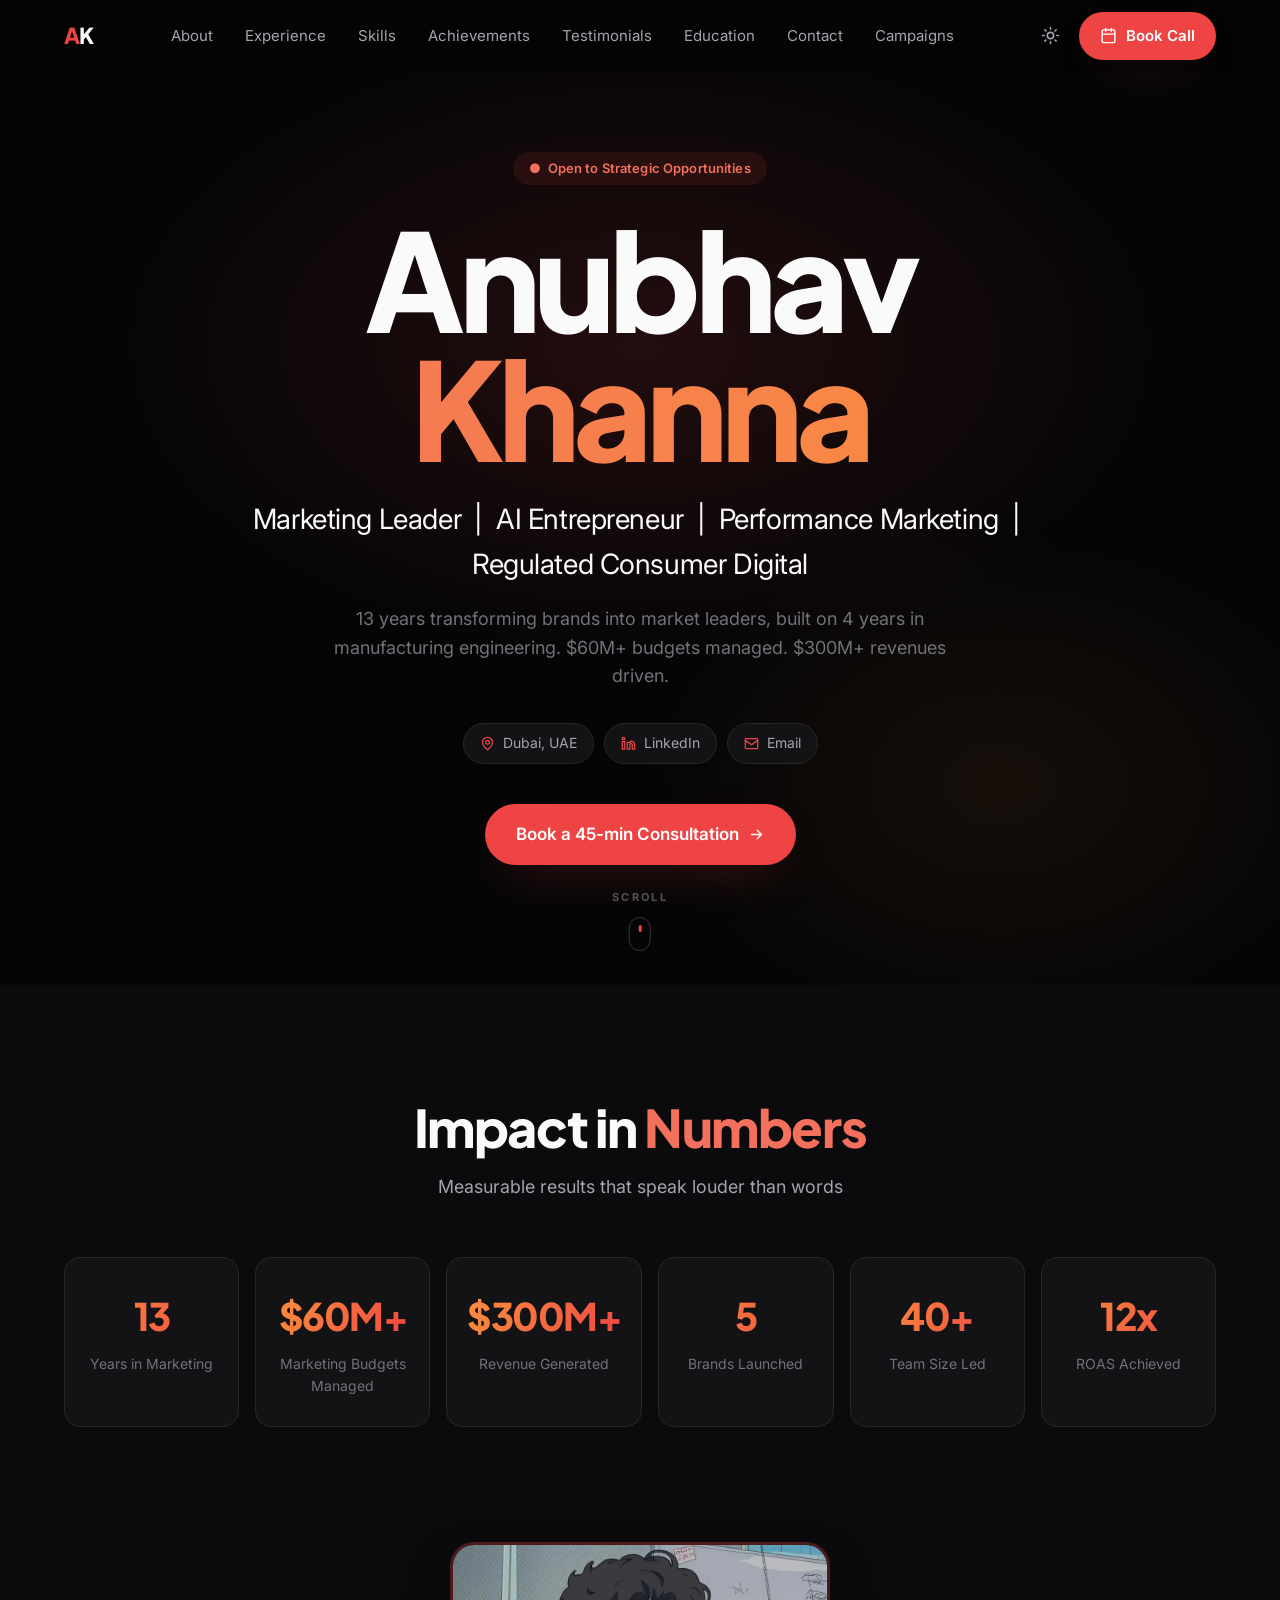
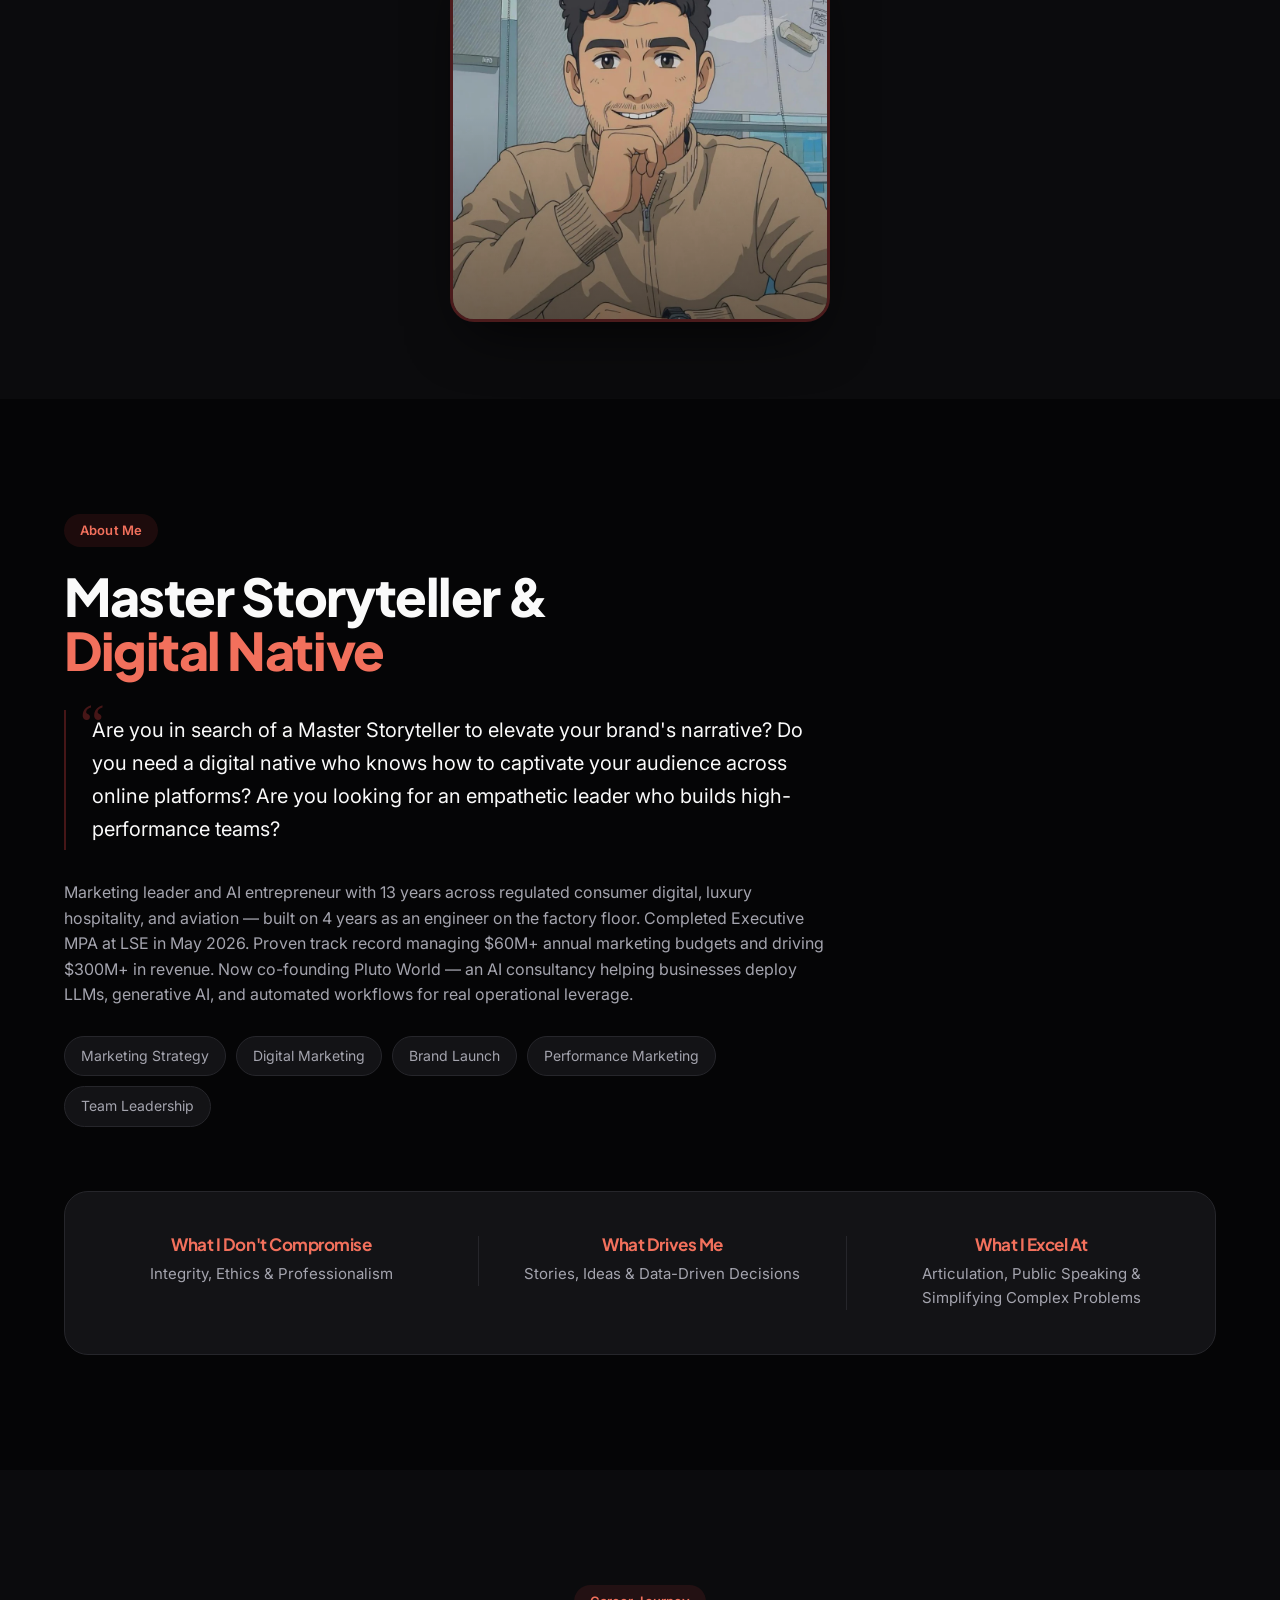
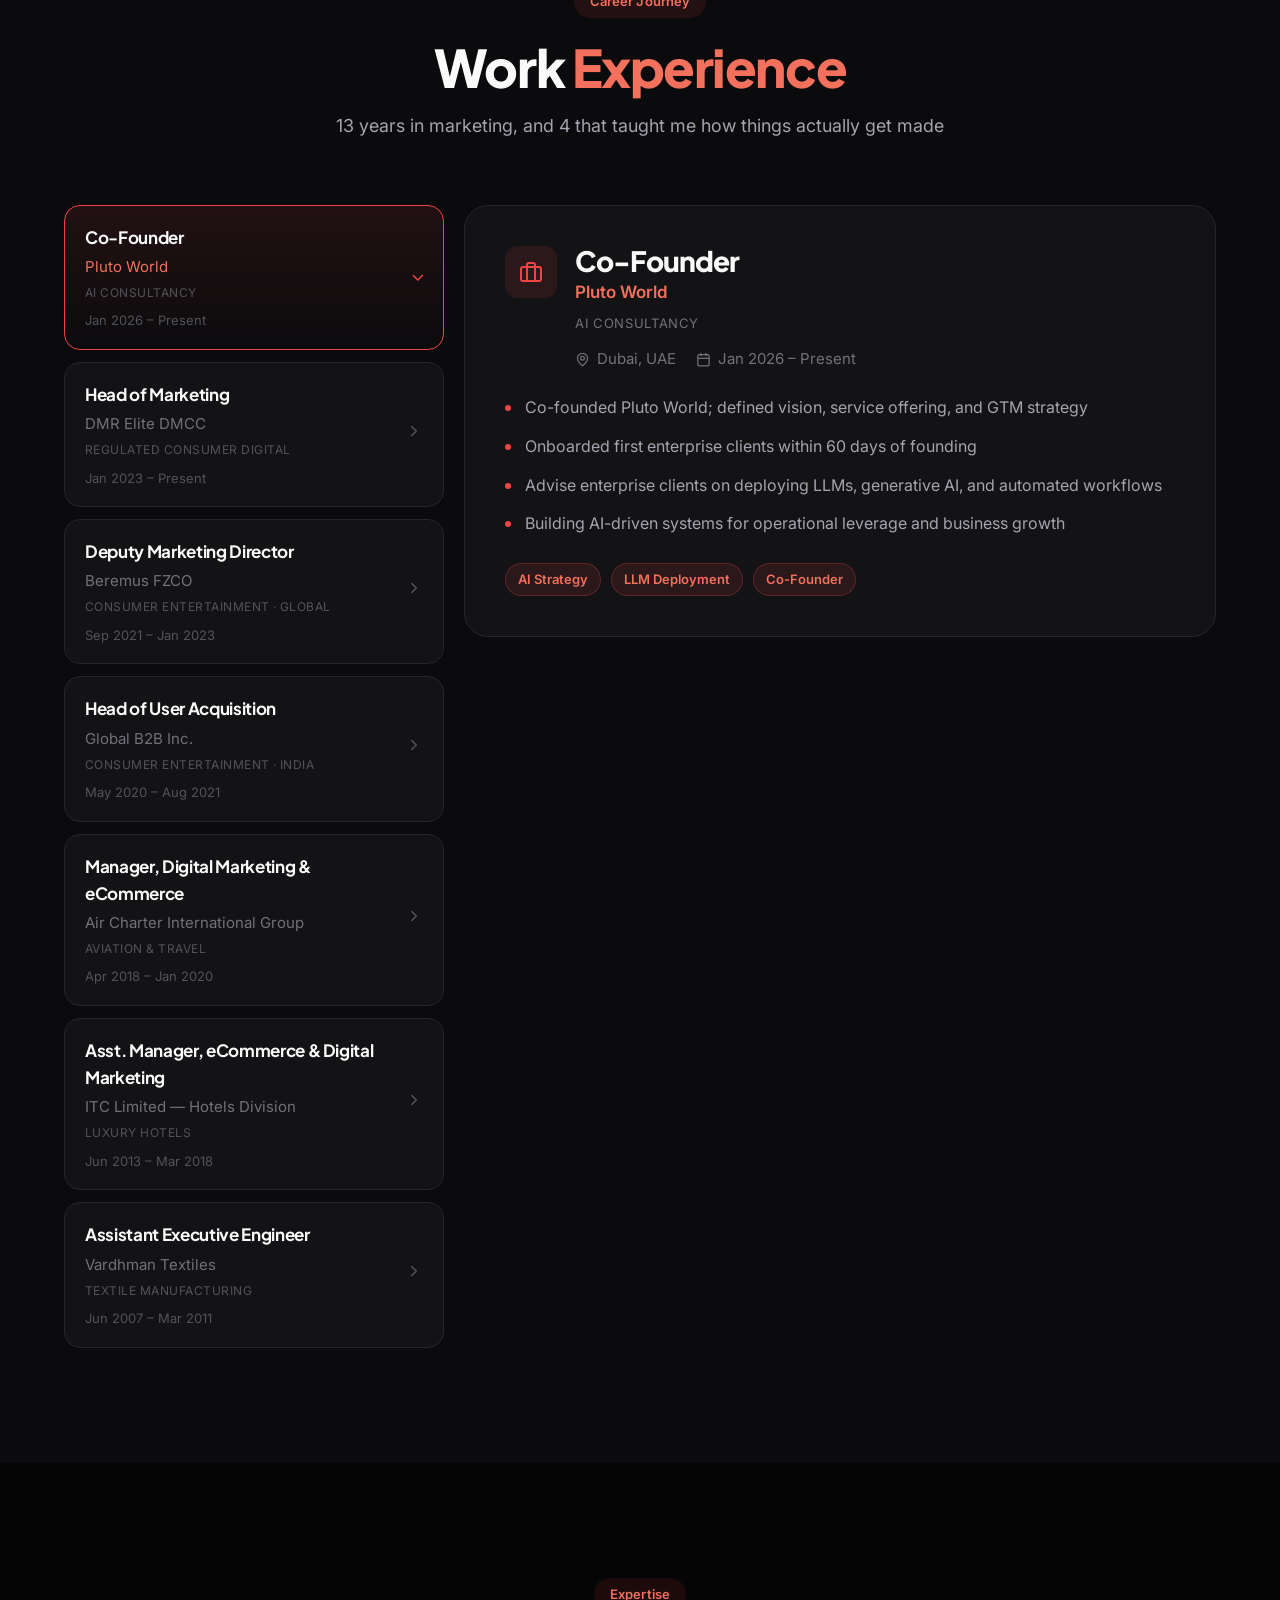
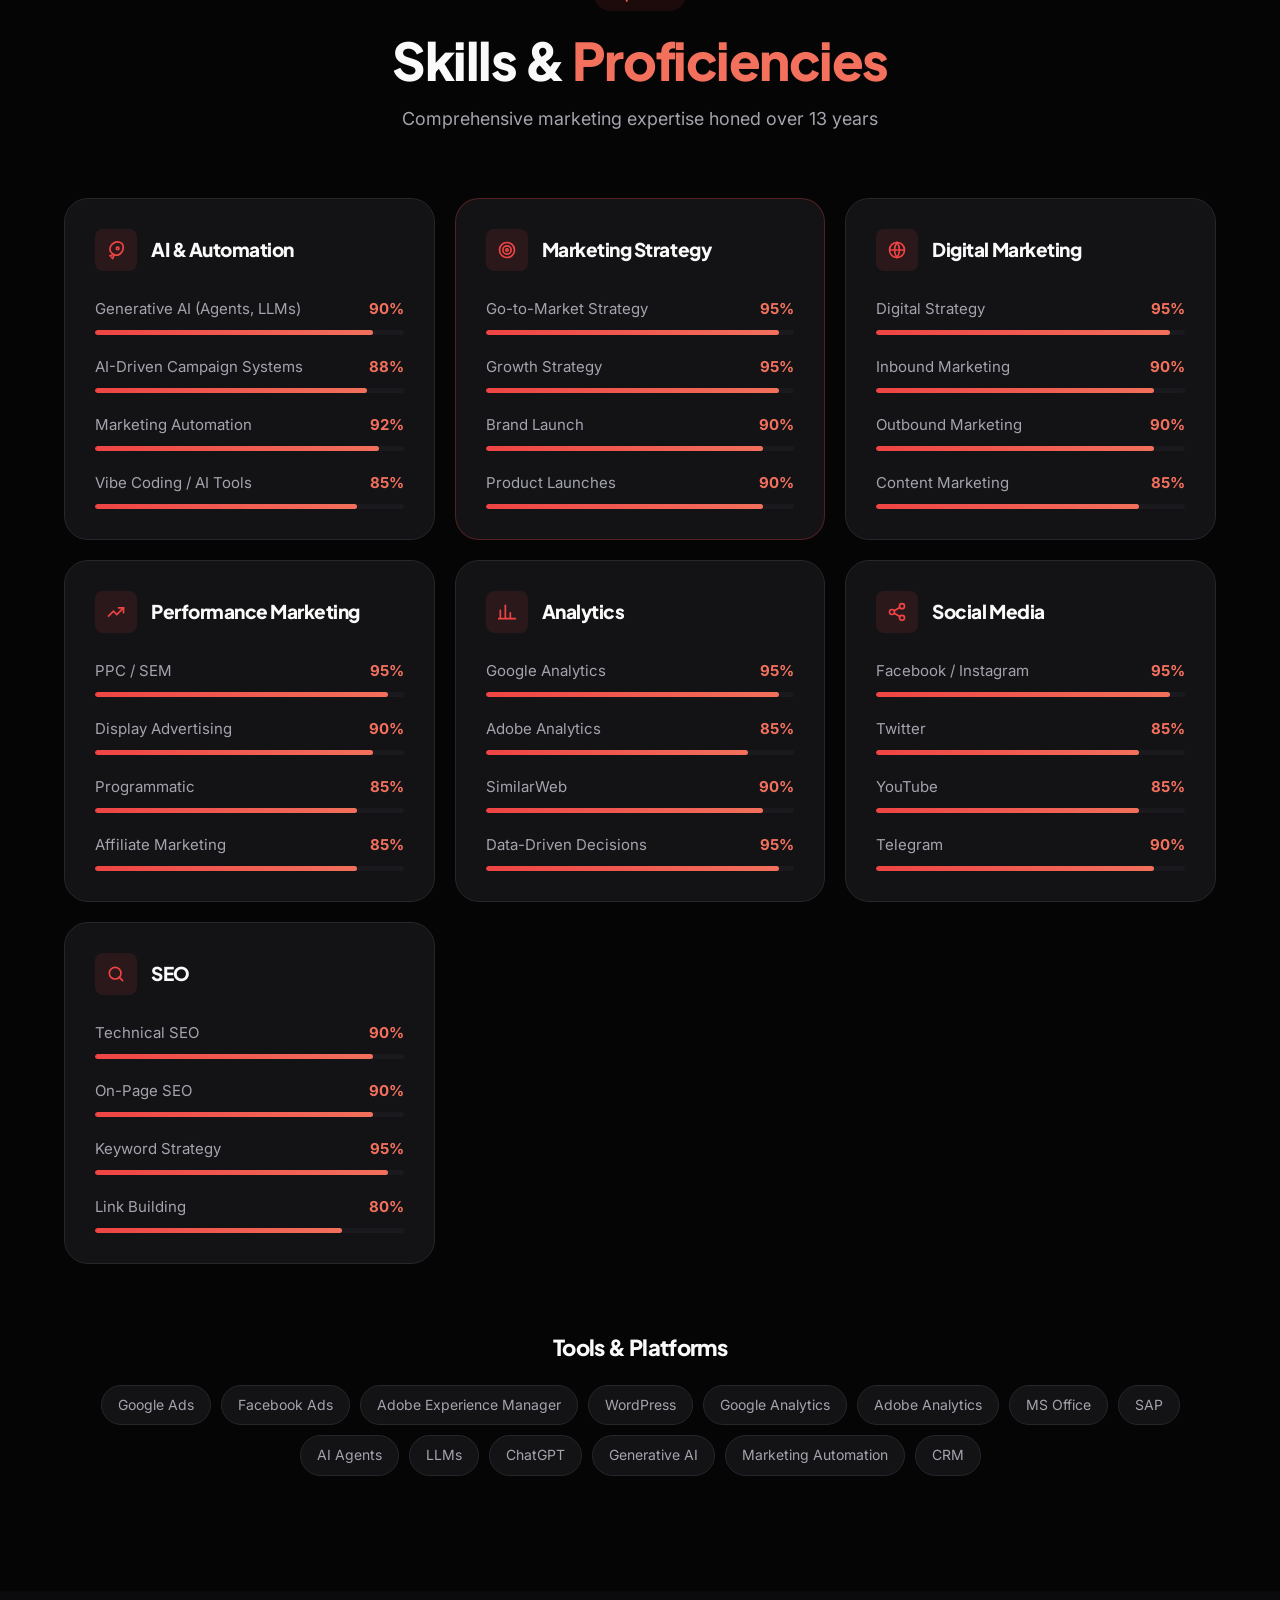
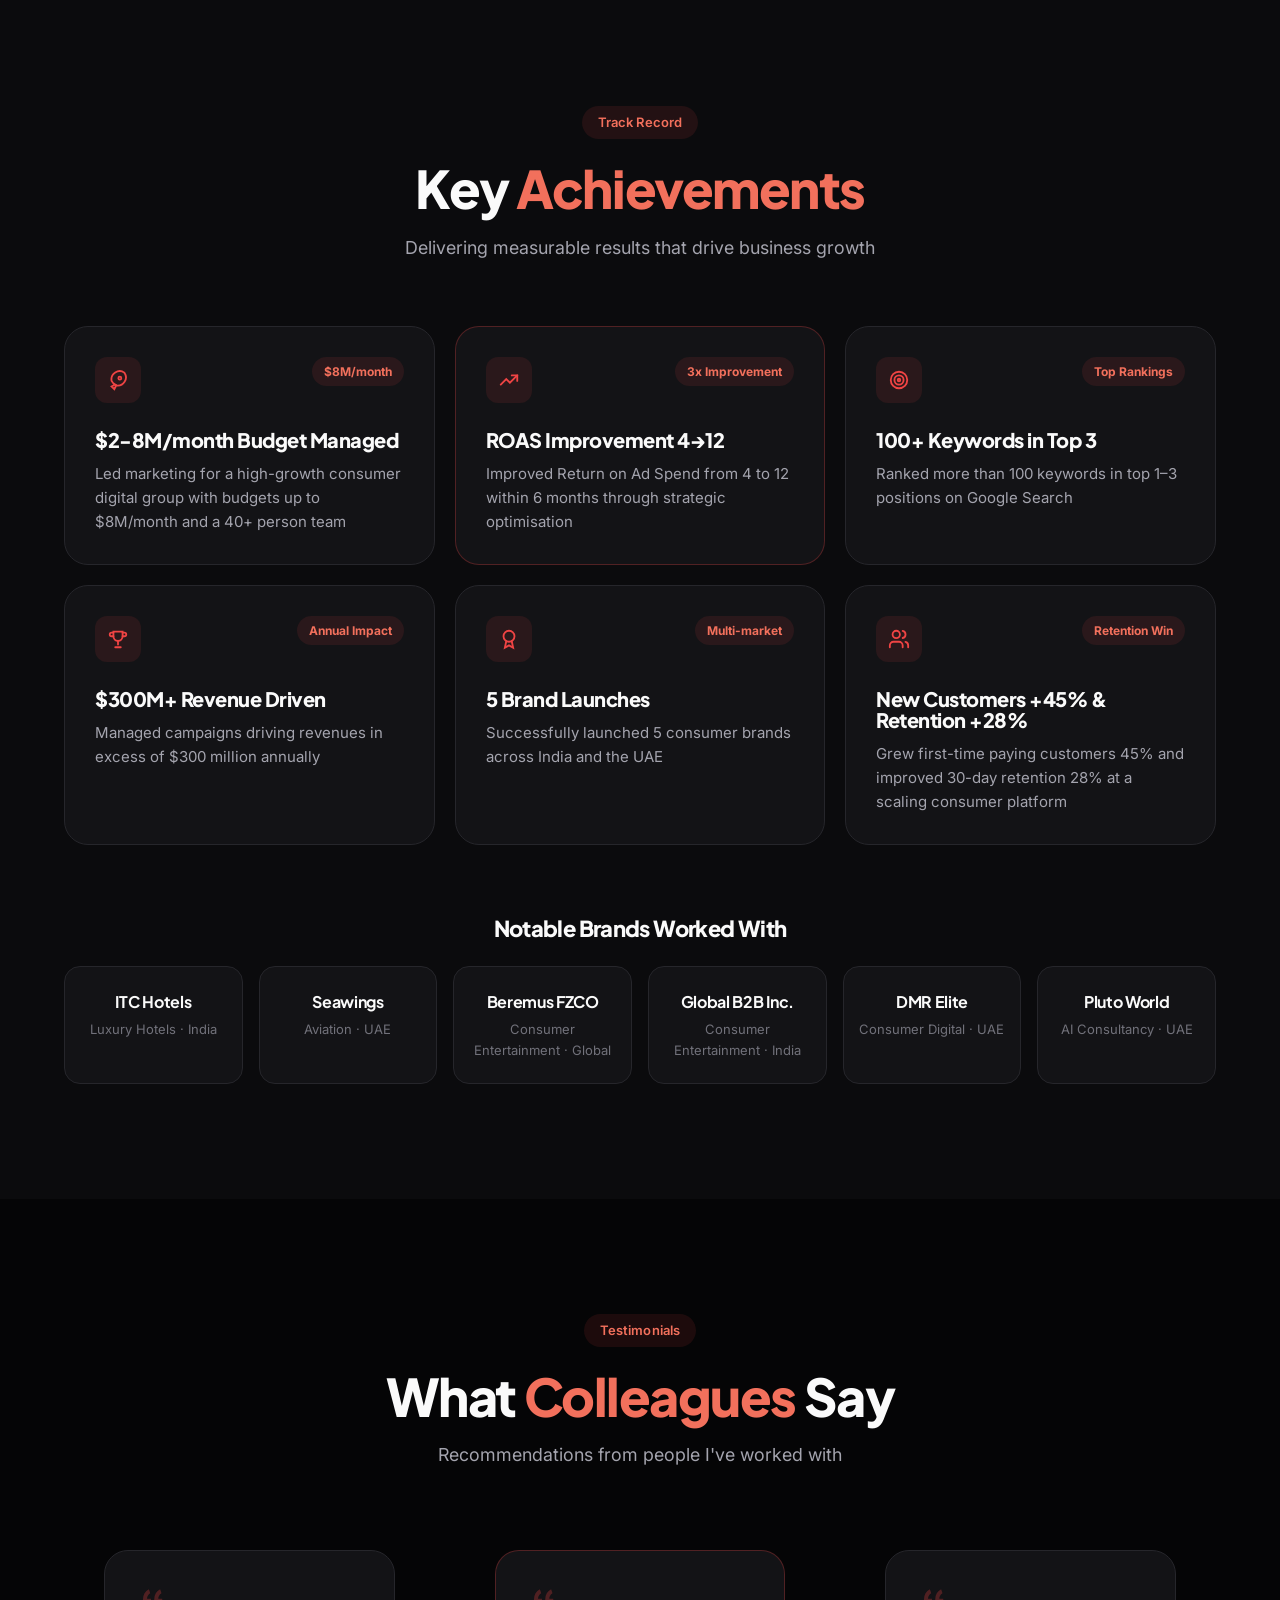
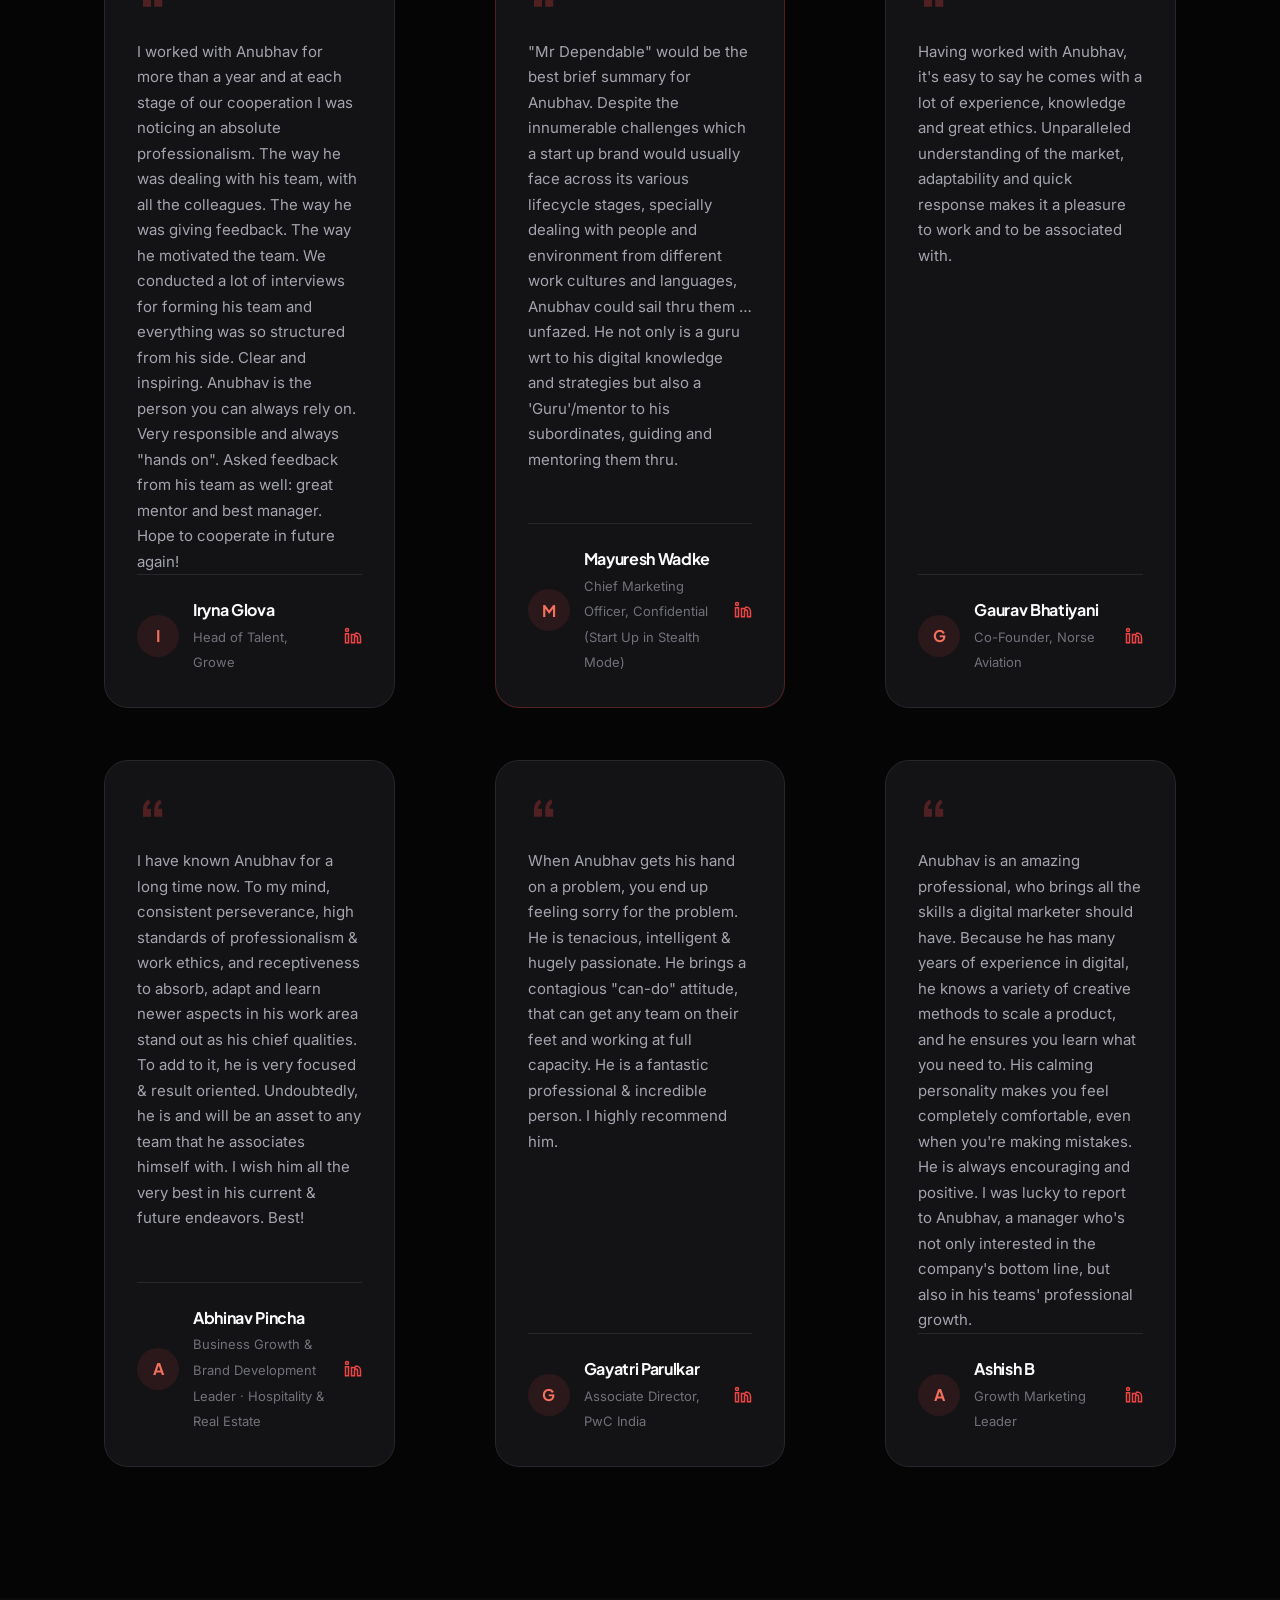
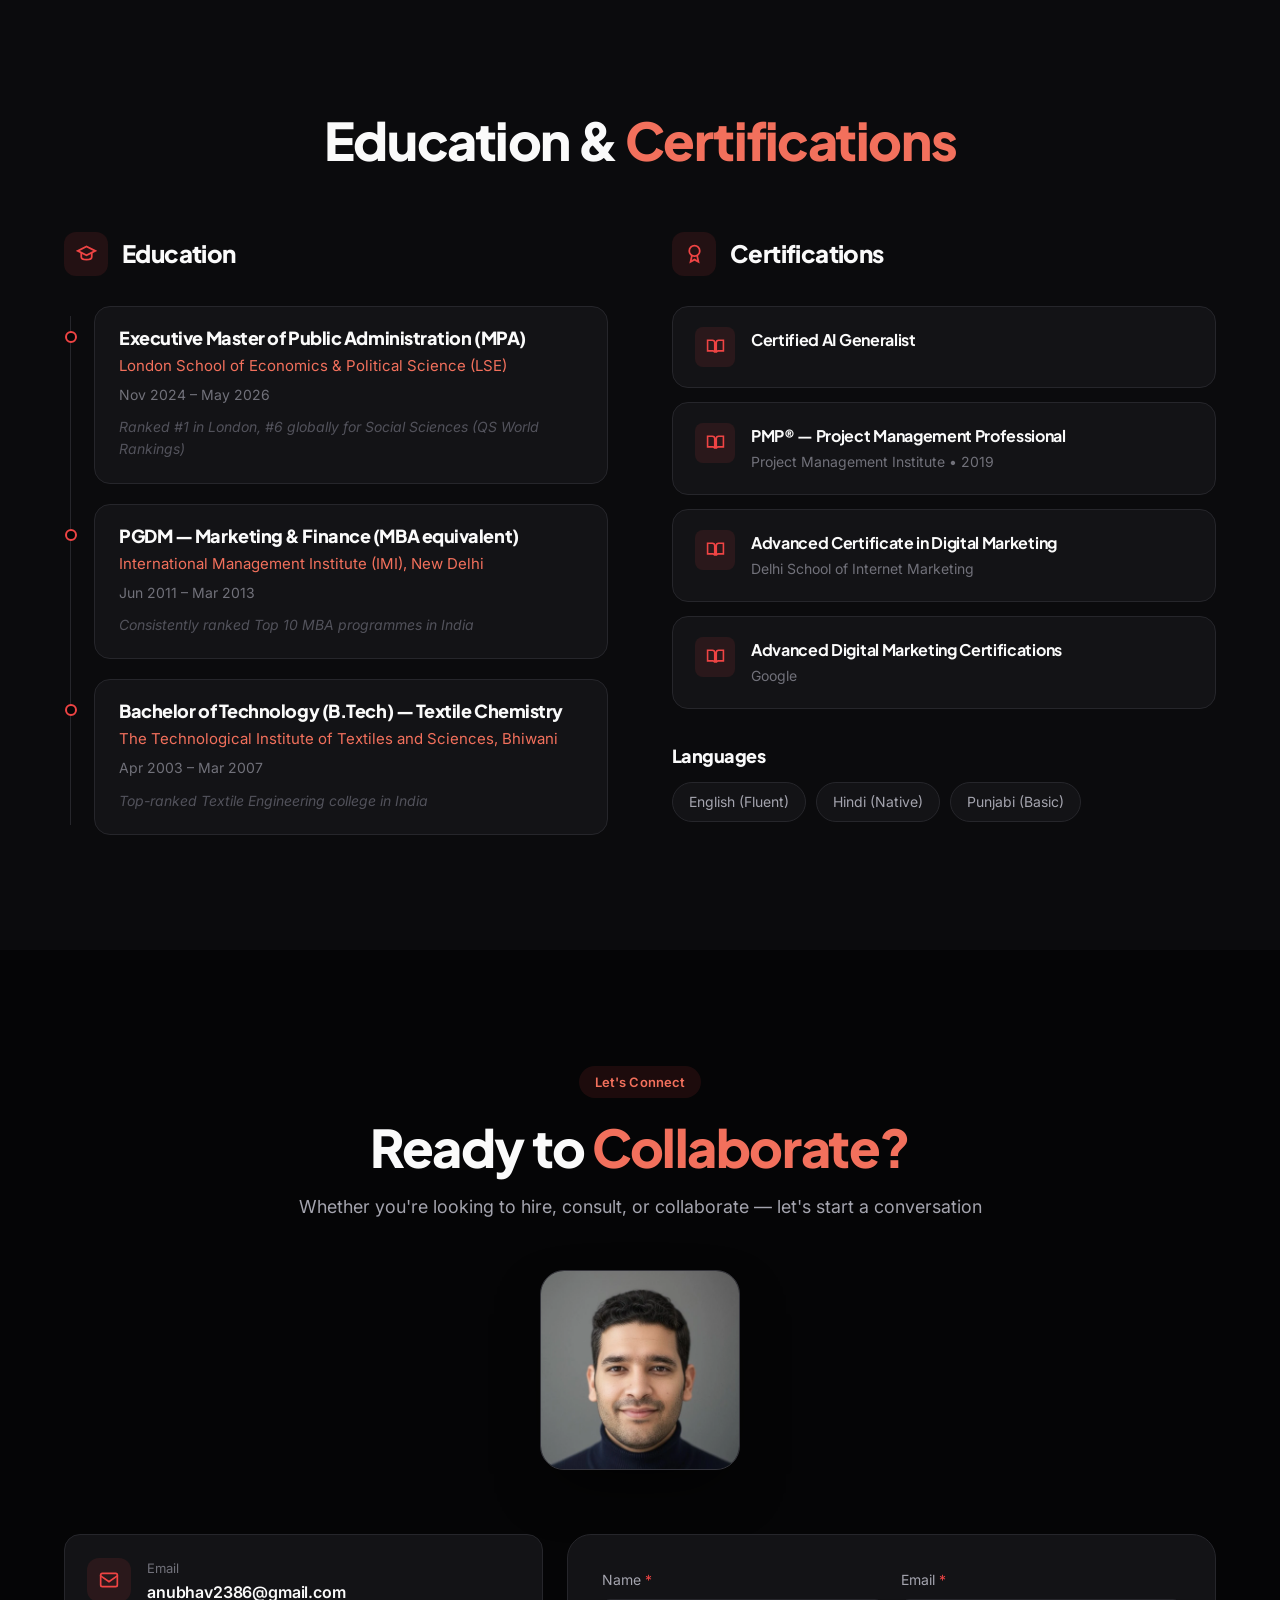
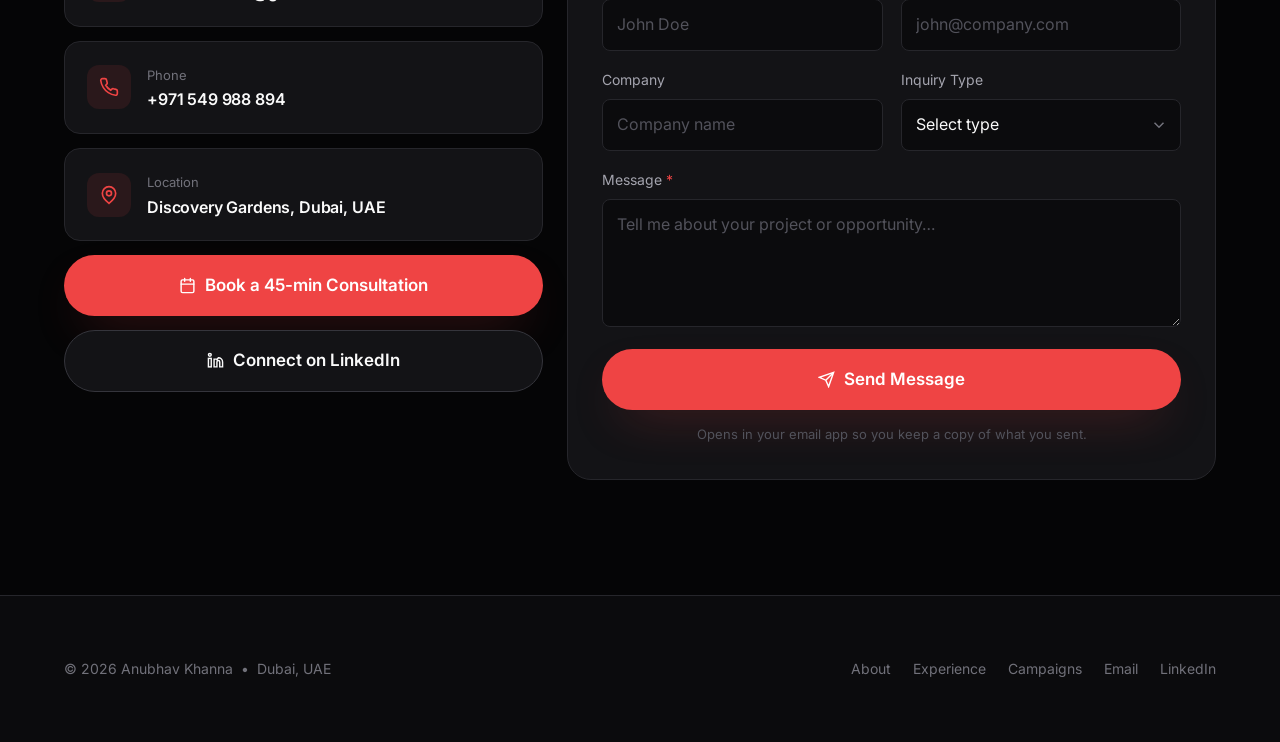
==== commit 64d9e75d: "Fix results list, fill testimonials, reframe years" ====
--- a/index.html
+++ b/index.html
@@ -4,14 +4,14 @@
 <meta charset="utf-8">
 <meta name="viewport" content="width=device-width, initial-scale=1">
 <title>Anubhav Khanna — Marketing Leader &amp; AI Entrepreneur | Dubai</title>
-<meta name="description" content="Marketing leader and AI entrepreneur with 16+ years across regulated consumer digital, luxury hospitality and aviation. $60M+ budgets managed, $300M+ revenue driven. Based in Dubai.">
+<meta name="description" content="Marketing leader and AI entrepreneur with 13 years across regulated consumer digital, luxury hospitality and aviation, plus 4 years in manufacturing engineering. $60M+ budgets managed, $300M+ revenue driven. Based in Dubai.">
 <meta name="author" content="Anubhav Khanna">
 <meta name="robots" content="noindex, nofollow">
 <link rel="canonical" href="https://anubhavkhanna.com/">
 
 <meta property="og:type" content="website">
 <meta property="og:title" content="Anubhav Khanna — Marketing Leader &amp; AI Entrepreneur">
-<meta property="og:description" content="16+ years transforming brands into market leaders. $60M+ budgets managed. $300M+ revenues driven.">
+<meta property="og:description" content="13 years in marketing, 4 in manufacturing engineering. $60M+ budgets managed. $300M+ revenues driven.">
 <meta property="og:url" content="https://anubhavkhanna.com/">
 <meta property="og:image" content="https://anubhavkhanna.com/assets/img/og.png">
 <meta name="twitter:card" content="summary_large_image">
@@ -117,7 +117,7 @@
 
     <p class="hero__role">Marketing Leader &nbsp;|&nbsp; AI Entrepreneur &nbsp;|&nbsp; Performance Marketing &nbsp;|&nbsp; Regulated Consumer Digital</p>
 
-    <p class="hero__blurb">16+ years transforming brands into market leaders. $60M+ budgets managed. $300M+ revenues driven.</p>
+    <p class="hero__blurb">13 years transforming brands into market leaders, built on 4 years in manufacturing engineering. $60M+ budgets managed. $300M+ revenues driven.</p>
 
     <div class="chip-row hero__chips">
       <span class="chip"><svg aria-hidden="true"><use href="#ic-pin"></use></svg>Dubai, UAE</span>
@@ -145,7 +145,7 @@
     </div>
 
     <div class="stats__grid reveal">
-      <div class="stat"><div class="stat__num">16+</div><div class="stat__label">Years Experience</div></div>
+      <div class="stat"><div class="stat__num">13</div><div class="stat__label">Years in Marketing</div></div>
       <div class="stat"><div class="stat__num">$60M+</div><div class="stat__label">Marketing Budgets Managed</div></div>
       <div class="stat"><div class="stat__num">$300M+</div><div class="stat__label">Revenue Generated</div></div>
       <div class="stat"><div class="stat__num">5</div><div class="stat__label">Brands Launched</div></div>
@@ -175,7 +175,7 @@
         </blockquote>
 
         <p class="about__body">
-          Marketing leader and AI entrepreneur with 16+ years across regulated consumer digital, luxury hospitality, and aviation. Completed Executive MPA at LSE in May 2026. Proven track record managing $60M+ annual marketing budgets and driving $300M+ in revenue. Now co-founding Pluto World — an AI consultancy helping businesses deploy LLMs, generative AI, and automated workflows for real operational leverage.
+          Marketing leader and AI entrepreneur with 13 years across regulated consumer digital, luxury hospitality, and aviation &mdash; built on 4 years as an engineer on the factory floor. Completed Executive MPA at LSE in May 2026. Proven track record managing $60M+ annual marketing budgets and driving $300M+ in revenue. Now co-founding Pluto World — an AI consultancy helping businesses deploy LLMs, generative AI, and automated workflows for real operational leverage.
         </p>
 
         <div class="chip-row about__tags">
@@ -210,7 +210,7 @@
     <div class="section__head section__head--center reveal">
       <span class="eyebrow">Career Journey</span>
       <h2 class="h2" style="margin-top:22px">Work <span class="accent">Experience</span></h2>
-      <p class="section__sub">16+ years of driving growth across industries</p>
+      <p class="section__sub">13 years in marketing, and 4 that taught me how things actually get made</p>
     </div>
 
     <div class="xp__grid">
@@ -452,7 +452,7 @@
     <div class="section__head section__head--center reveal">
       <span class="eyebrow">Expertise</span>
       <h2 class="h2" style="margin-top:22px">Skills &amp; <span class="accent">Proficiencies</span></h2>
-      <p class="section__sub">Comprehensive marketing expertise honed over 16+ years</p>
+      <p class="section__sub">Comprehensive marketing expertise honed over 13 years</p>
     </div>
 
     <div class="skills__grid">
@@ -627,8 +627,7 @@
         <blockquote class="tmz__quote">I have known Anubhav for a long time now. To my mind, consistent perseverance, high standards of professionalism &amp; work ethics, and receptiveness to absorb, adapt and learn newer aspects in his work area stand out as his chief qualities. To add to it, he is very focused &amp; result oriented. Undoubtedly, he is and will be an asset to any team that he associates himself with. I wish him all the very best in his current &amp; future endeavors. Best!</blockquote>
         <figcaption class="tmz__person">
           <span class="avatar" aria-hidden="true">A</span>
-          <!-- TODO: job title was cut off in the source screenshot — fill in -->
-          <span><span class="tmz__name">Abhinav Pincha</span><br><span class="tmz__title">Add job title &amp; company</span></span>
+          <span><span class="tmz__name">Abhinav Pincha</span><br><span class="tmz__title">Business Growth &amp; Brand Development Leader &middot; Hospitality &amp; Real Estate</span></span>
           <span class="tmz__li" aria-hidden="true"><svg><use href="#ic-linkedin"></use></svg></span>
         </figcaption>
       </figure>
@@ -647,9 +646,8 @@
         <span class="tmz__mark" aria-hidden="true"><svg><use href="#ic-quote"></use></svg></span>
         <blockquote class="tmz__quote">Anubhav is an amazing professional, who brings all the skills a digital marketer should have. Because he has many years of experience in digital, he knows a variety of creative methods to scale a product, and he ensures you learn what you need to. His calming personality makes you feel completely comfortable, even when you're making mistakes. He is always encouraging and positive. I was lucky to report to Anubhav, a manager who's not only interested in the company's bottom line, but also in his teams' professional growth.</blockquote>
         <figcaption class="tmz__person">
-          <span class="avatar" aria-hidden="true">&bull;</span>
-          <!-- TODO: name and title were cut off in the source screenshot — fill in -->
-          <span><span class="tmz__name">Add name</span><br><span class="tmz__title">Add job title &amp; company</span></span>
+          <span class="avatar" aria-hidden="true">A</span>
+          <span><span class="tmz__name">Ashish B</span><br><span class="tmz__title">Growth Marketing Leader</span></span>
           <span class="tmz__li" aria-hidden="true"><svg><use href="#ic-linkedin"></use></svg></span>
         </figcaption>
       </figure>
--- a/assets/css/site.css
+++ b/assets/css/site.css
@@ -520,11 +520,12 @@
 
 .xp__bullets { margin: 24px 0 0; display: grid; gap: 13px; }
 .xp__bullets li {
-  display: grid; grid-template-columns: 16px 1fr; gap: 12px;
+  position: relative; padding-left: 20px;
   color: var(--ink-2);
 }
 .xp__bullets li::before {
-  content: ""; width: 6px; height: 6px; margin-top: 10px;
+  content: ""; position: absolute; left: 0; top: 10px;
+  width: 6px; height: 6px;
   border-radius: 50%; background: var(--accent);
 }
 .xp__chips { margin-top: 26px; }
@@ -898,8 +899,11 @@
 .channel__text b { color: var(--ink); font-weight: 600; }
 
 .results { display: grid; gap: 14px; }
-.results li { display: grid; grid-template-columns: 14px 1fr; gap: 12px; color: var(--ink-2); }
-.results li::before { content: "\2013"; color: var(--camp); font-weight: 700; }
+.results li { position: relative; padding-left: 26px; color: var(--ink-2); }
+.results li::before {
+  content: "\2013"; position: absolute; left: 0; top: 0;
+  color: var(--camp); font-weight: 700;
+}
 .results strong { color: var(--ink); font-weight: 600; }
 
 .proudof {
@@ -1119,3 +1123,13 @@
   .request { grid-template-columns: auto minmax(0, 1fr); }
   .request .btn { grid-column: 1 / -1; justify-content: center; }
 }
+
+/* ---------- tile art that is a logo, not a photo ---------- */
+.tile__img--logo { background: #000; display: grid; place-items: center; }
+.tile__img--logo img {
+  width: 100%; height: 100%;
+  object-fit: contain;
+  padding: 34px;
+  opacity: 1;
+}
+.tile:hover .tile__img--logo img { transform: none; opacity: 1; }
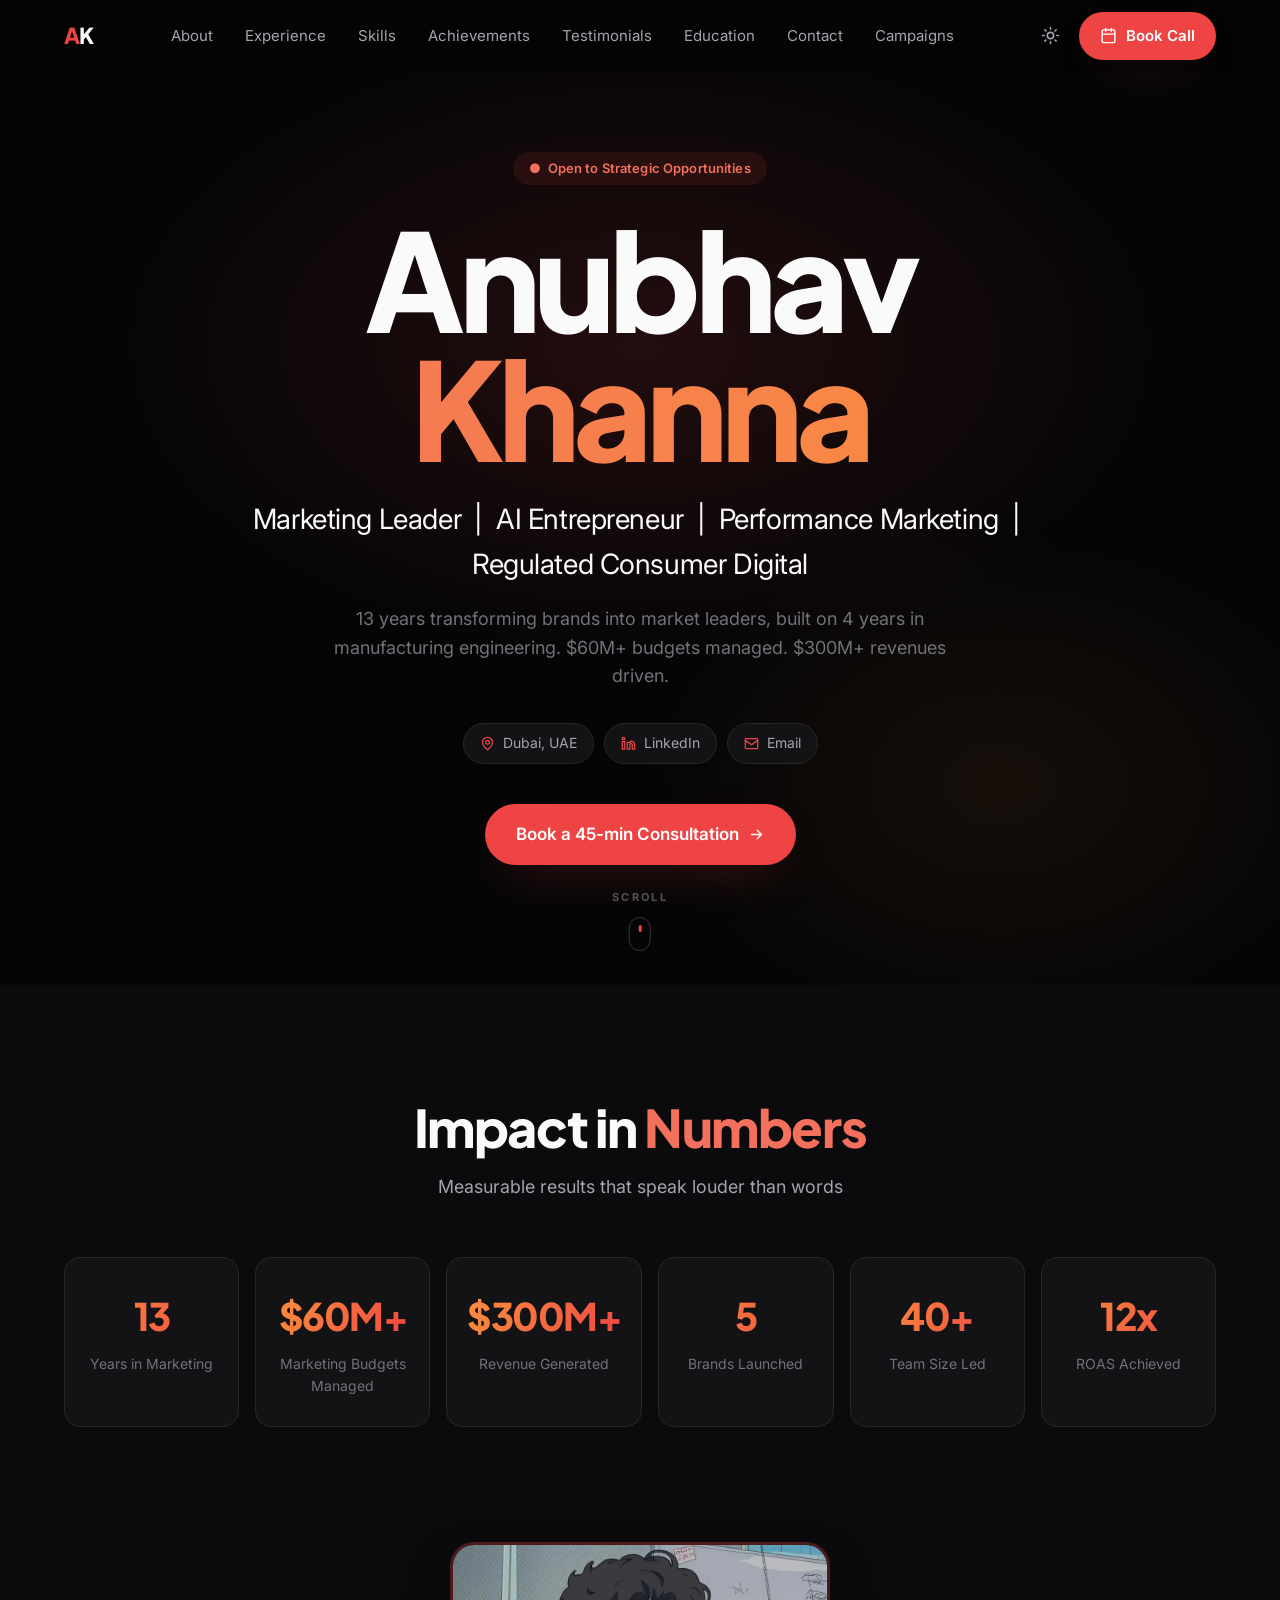
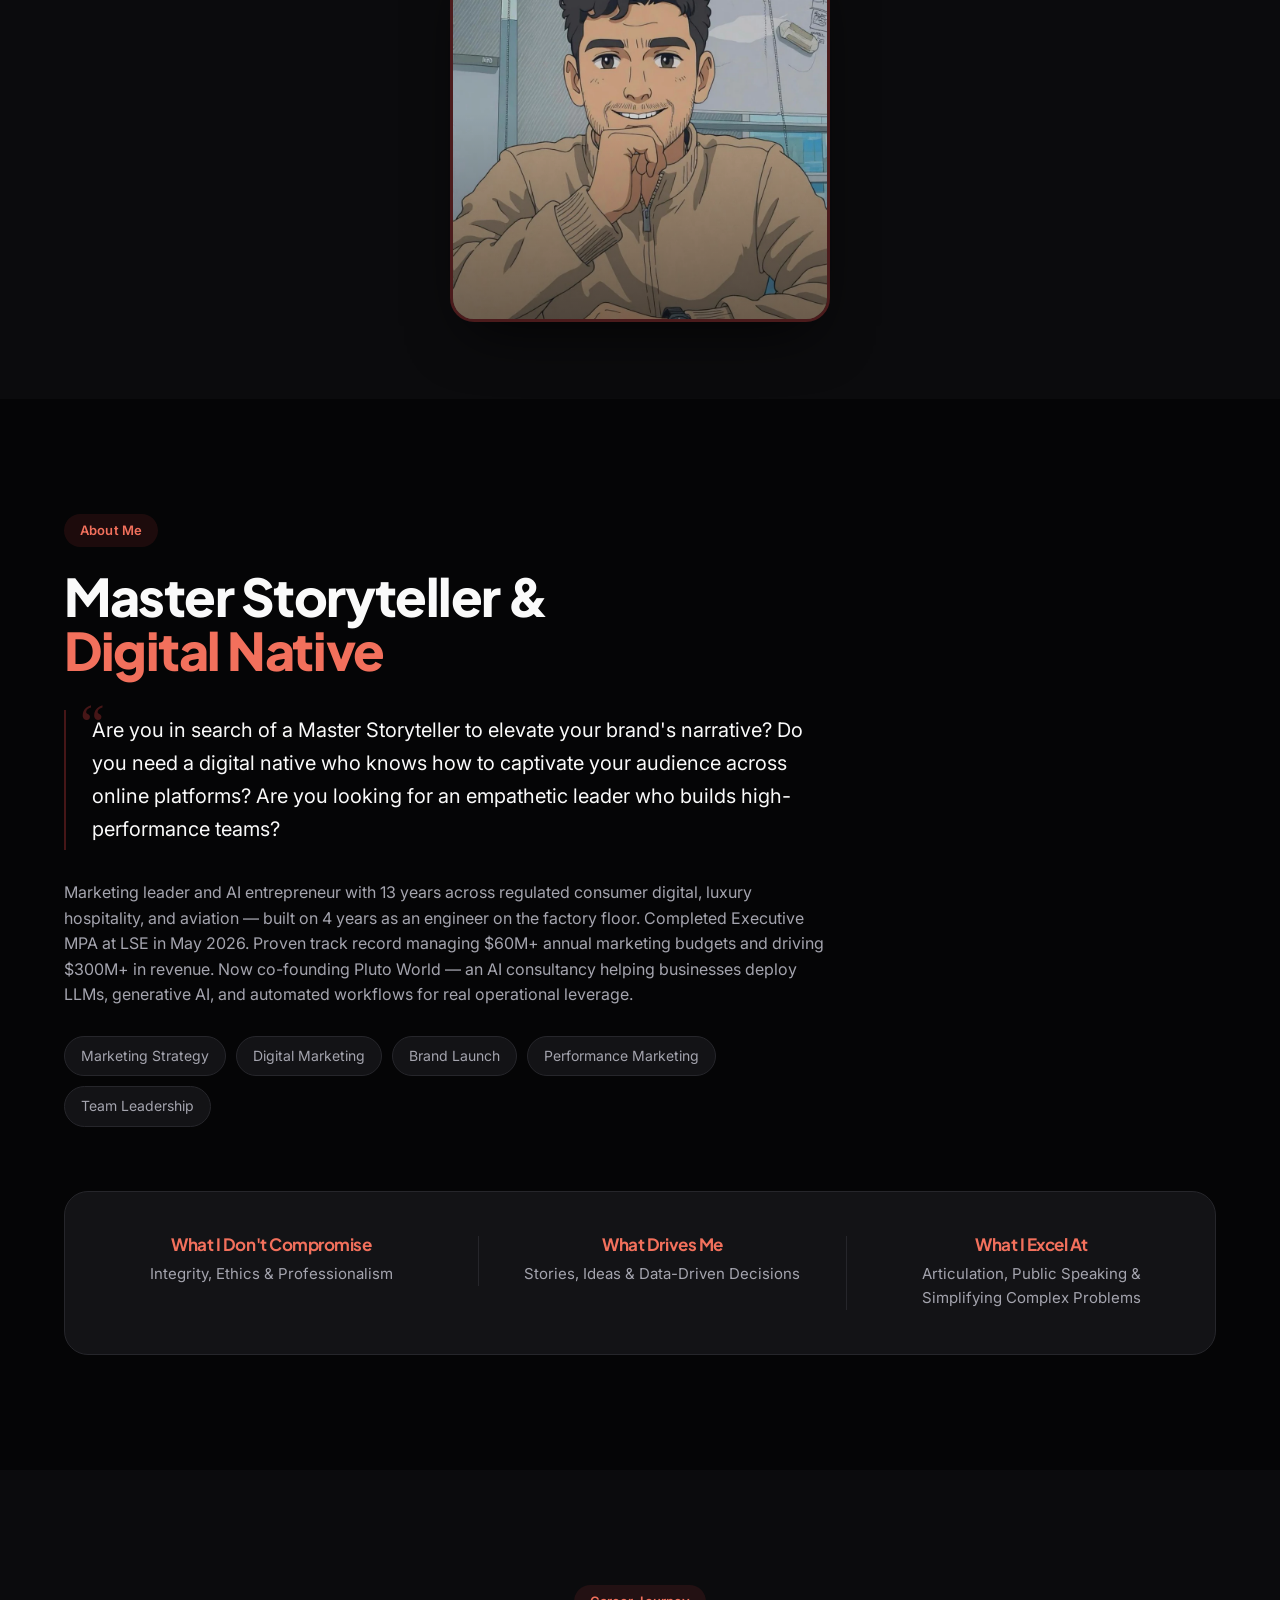
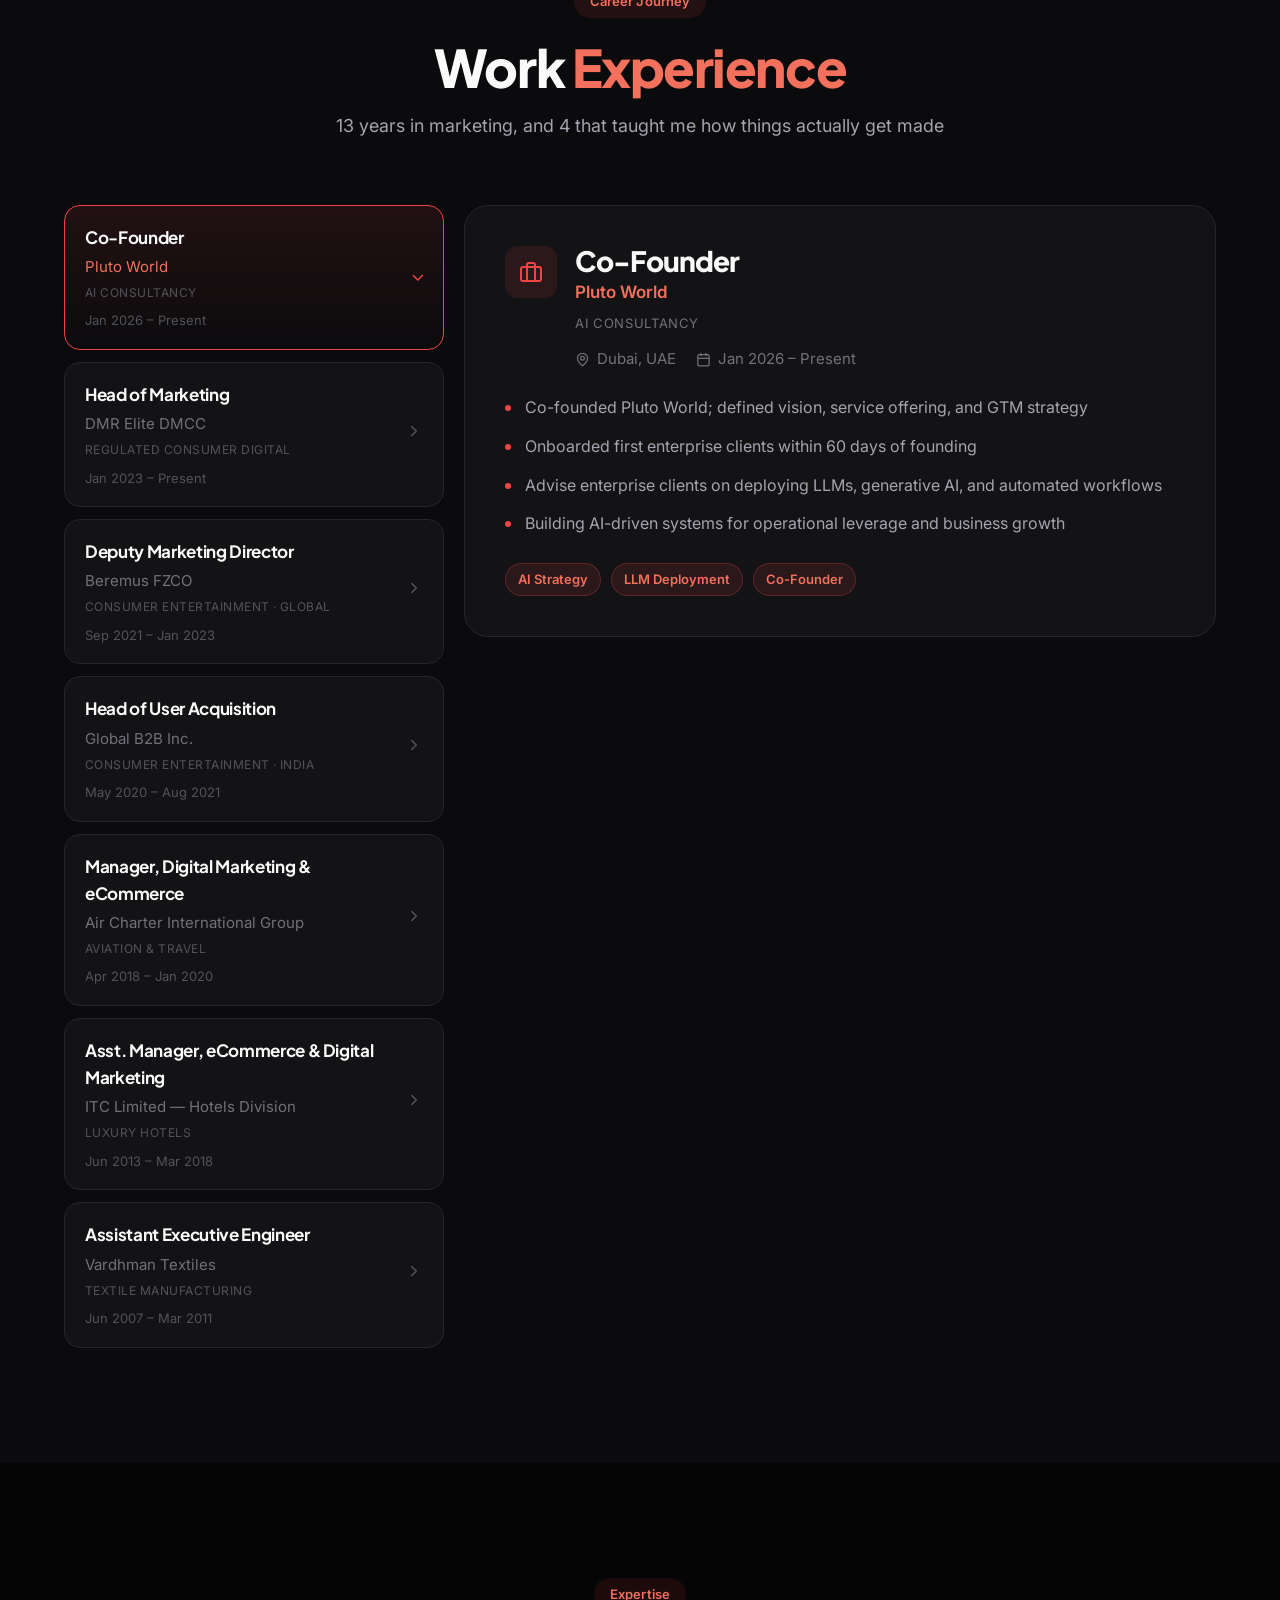
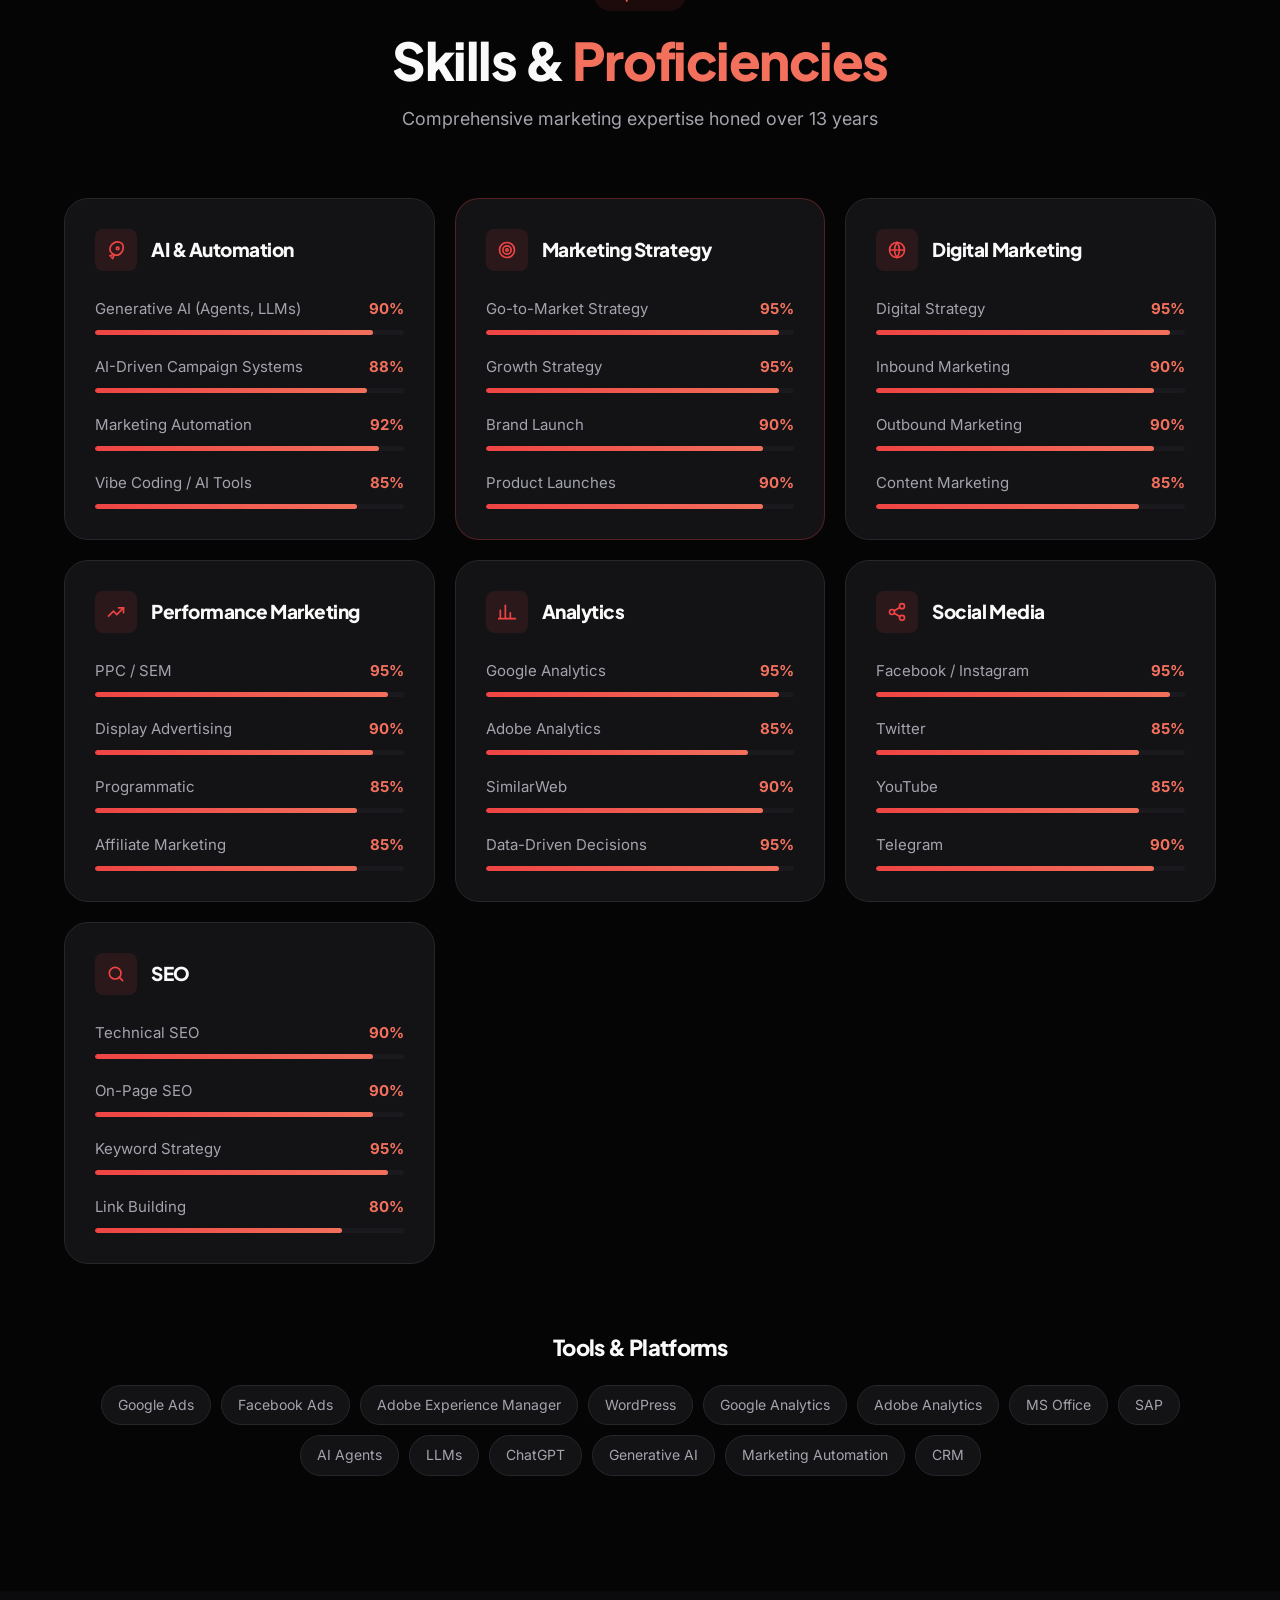
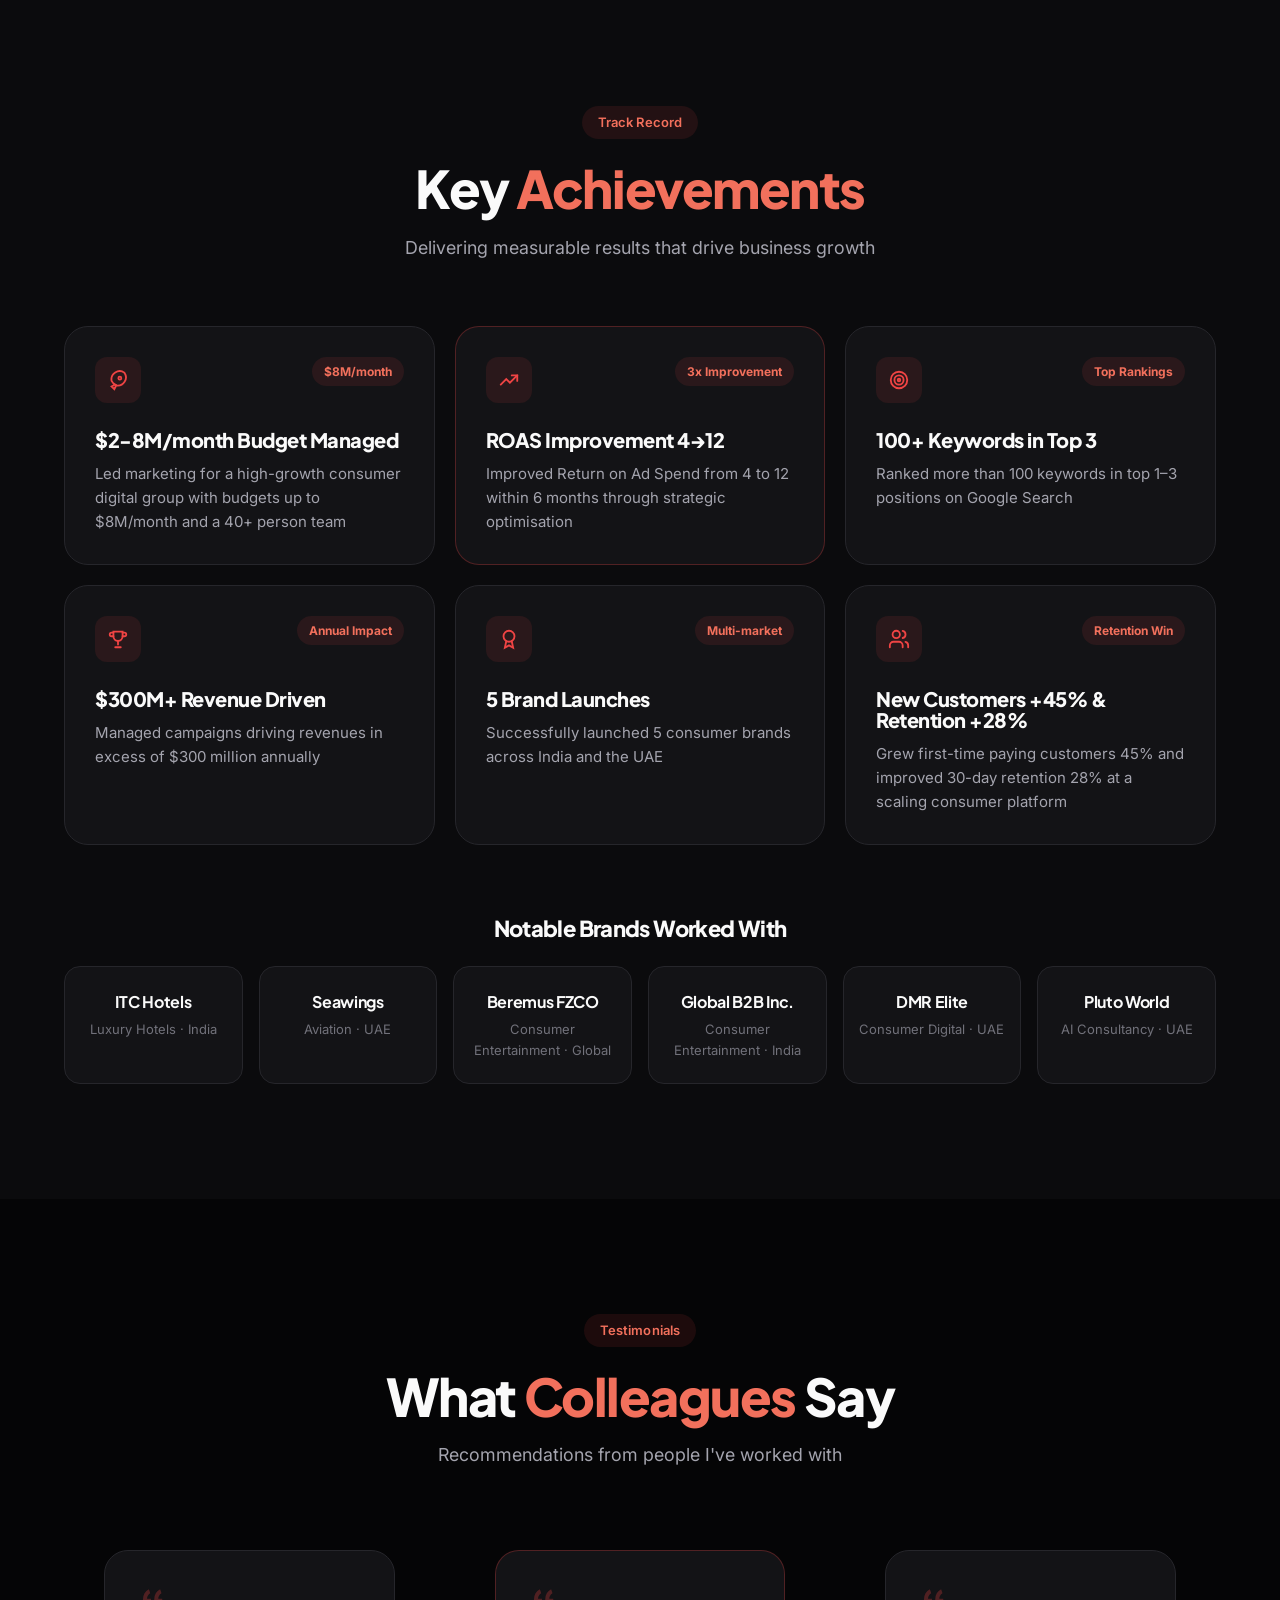
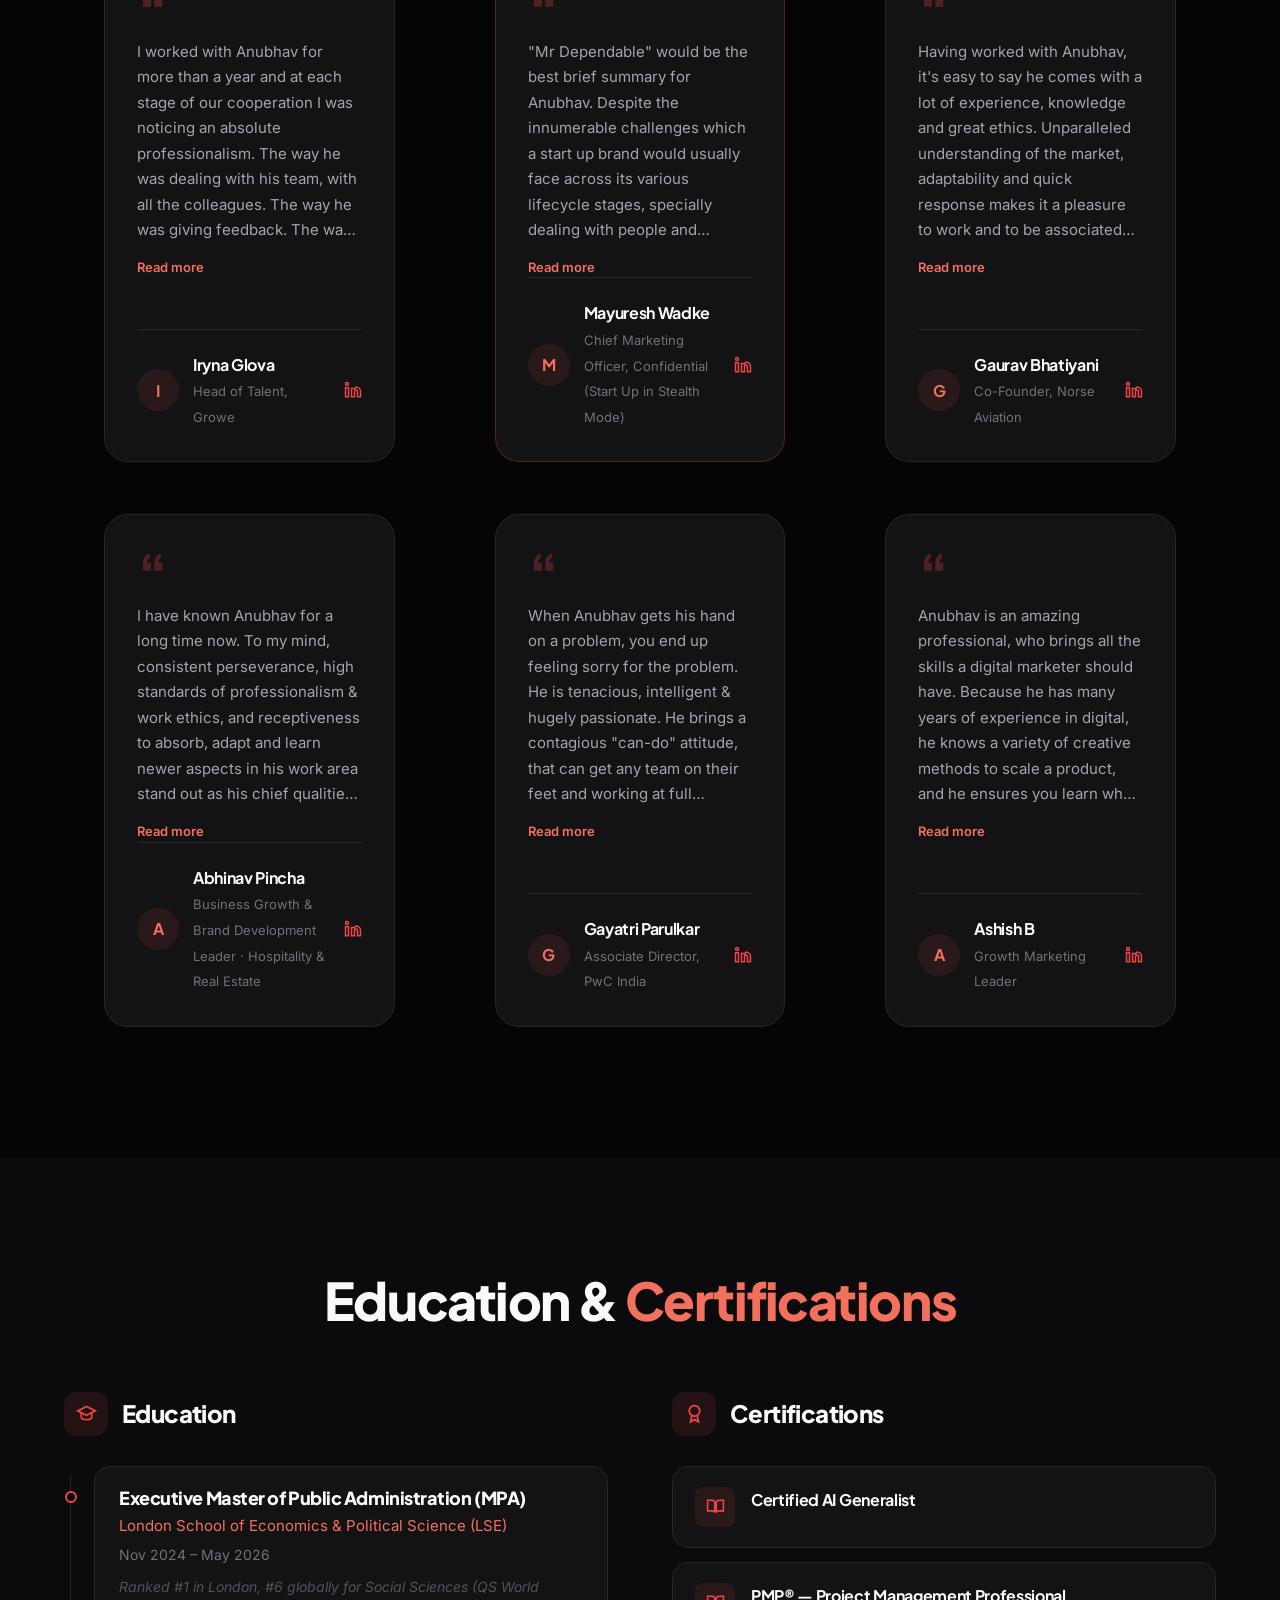
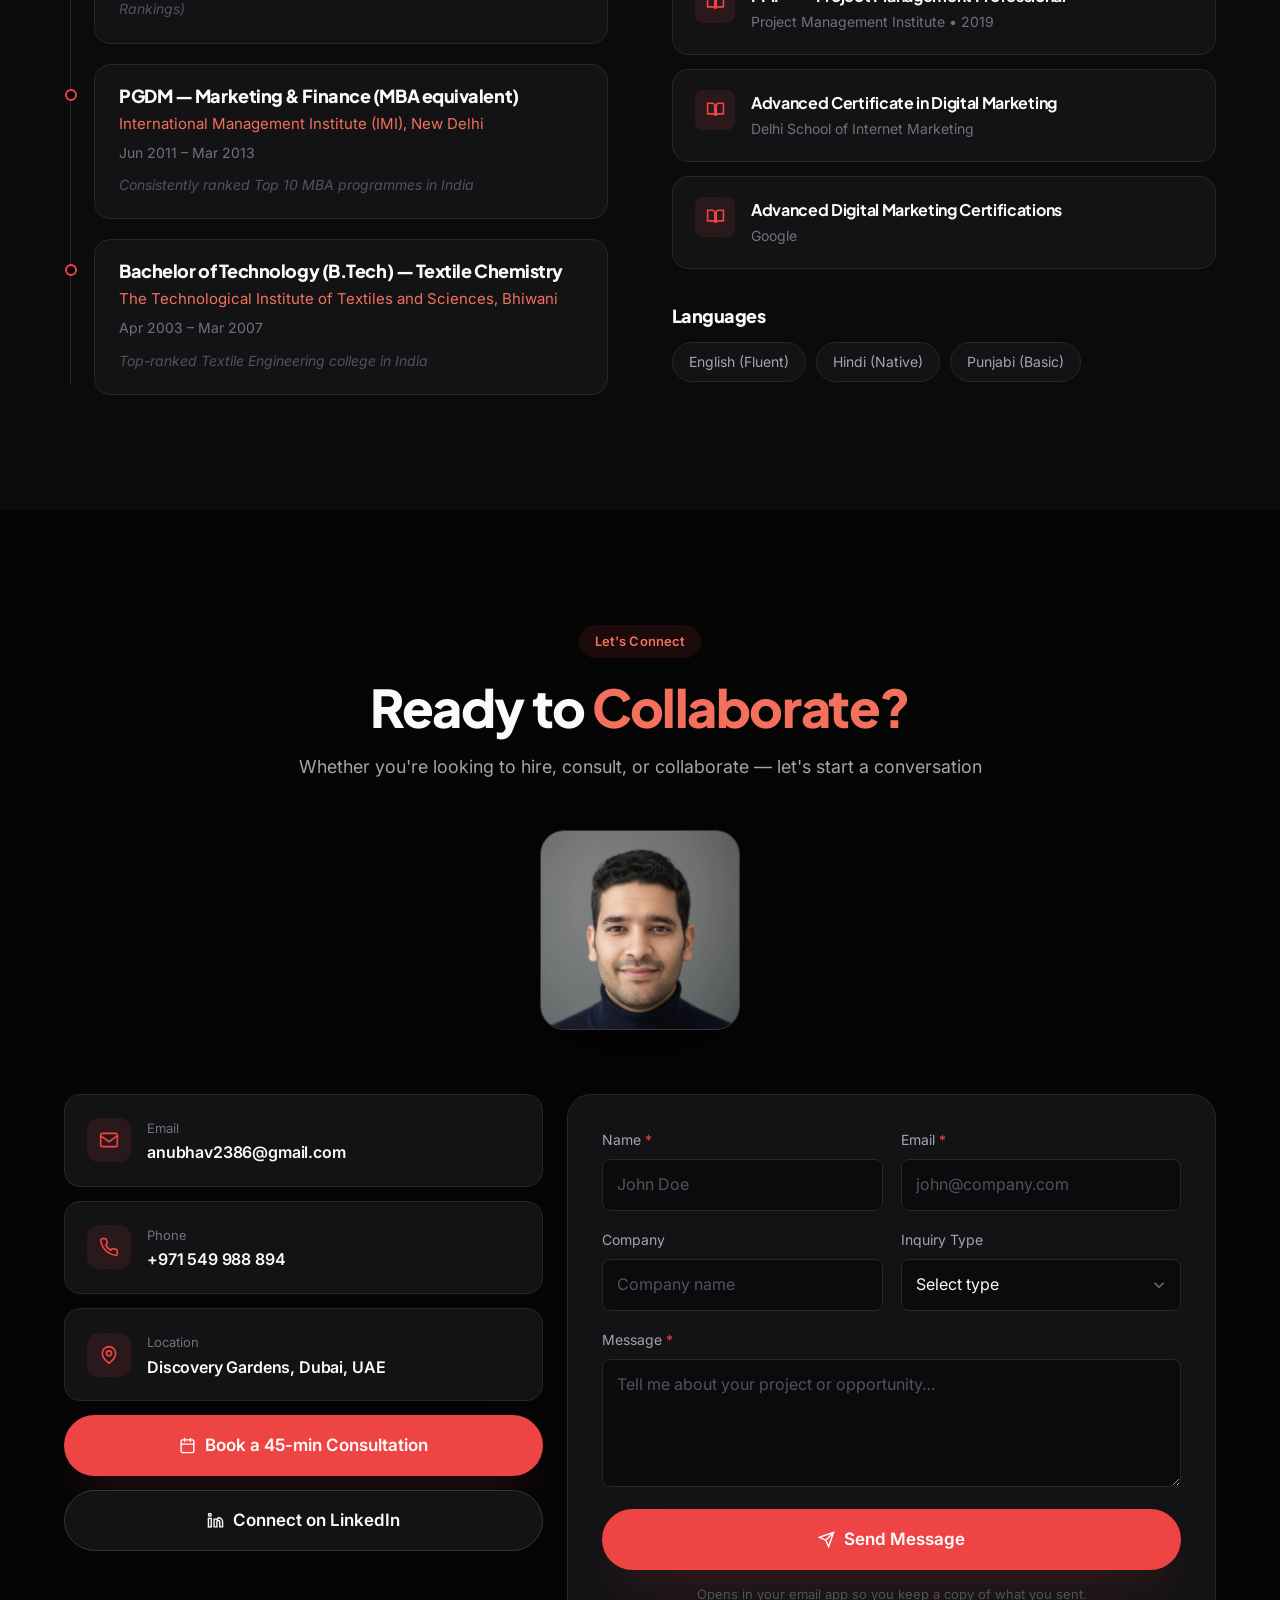
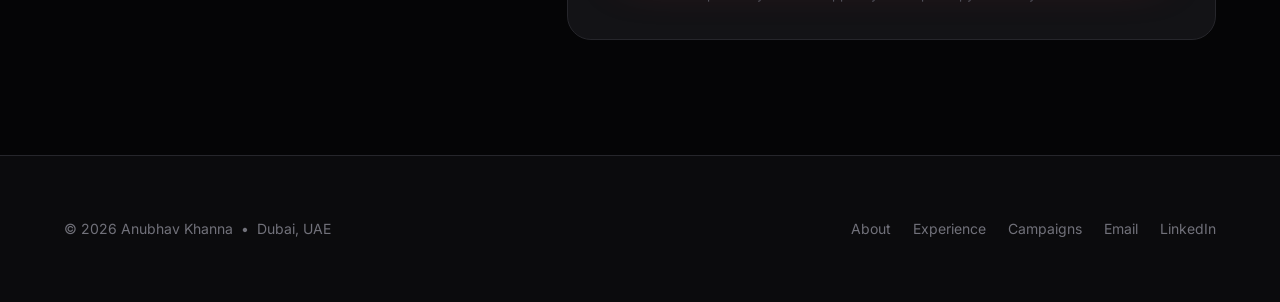
==== commit f4c121f3: "Clamp testimonial quotes with expand toggle" ====
--- a/index.html
+++ b/index.html
@@ -595,6 +595,7 @@
       <figure class="tmz reveal">
         <span class="tmz__mark" aria-hidden="true"><svg><use href="#ic-quote"></use></svg></span>
         <blockquote class="tmz__quote">I worked with Anubhav for more than a year and at each stage of our cooperation I was noticing an absolute professionalism. The way he was dealing with his team, with all the colleagues. The way he was giving feedback. The way he motivated the team. We conducted a lot of interviews for forming his team and everything was so structured from his side. Clear and inspiring. Anubhav is the person you can always rely on. Very responsible and always "hands on". Asked feedback from his team as well: great mentor and best manager. Hope to cooperate in future again!</blockquote>
+        <button class="tmz__more" type="button">Read more</button>
         <figcaption class="tmz__person">
           <span class="avatar" aria-hidden="true">I</span>
           <span><span class="tmz__name">Iryna Glova</span><br><span class="tmz__title">Head of Talent, Growe</span></span>
@@ -605,6 +606,7 @@
       <figure class="tmz reveal" style="border-color:var(--accent-line)">
         <span class="tmz__mark" aria-hidden="true"><svg><use href="#ic-quote"></use></svg></span>
         <blockquote class="tmz__quote">"Mr Dependable" would be the best brief summary for Anubhav. Despite the innumerable challenges which a start up brand would usually face across its various lifecycle stages, specially dealing with people and environment from different work cultures and languages, Anubhav could sail thru them &hellip; unfazed. He not only is a guru wrt to his digital knowledge and strategies but also a 'Guru'/mentor to his subordinates, guiding and mentoring them thru.</blockquote>
+        <button class="tmz__more" type="button">Read more</button>
         <figcaption class="tmz__person">
           <span class="avatar" aria-hidden="true">M</span>
           <span><span class="tmz__name">Mayuresh Wadke</span><br><span class="tmz__title">Chief Marketing Officer, Confidential (Start Up in Stealth Mode)</span></span>
@@ -615,6 +617,7 @@
       <figure class="tmz reveal">
         <span class="tmz__mark" aria-hidden="true"><svg><use href="#ic-quote"></use></svg></span>
         <blockquote class="tmz__quote">Having worked with Anubhav, it's easy to say he comes with a lot of experience, knowledge and great ethics. Unparalleled understanding of the market, adaptability and quick response makes it a pleasure to work and to be associated with.</blockquote>
+        <button class="tmz__more" type="button">Read more</button>
         <figcaption class="tmz__person">
           <span class="avatar" aria-hidden="true">G</span>
           <span><span class="tmz__name">Gaurav Bhatiyani</span><br><span class="tmz__title">Co-Founder, Norse Aviation</span></span>
@@ -625,6 +628,7 @@
       <figure class="tmz reveal">
         <span class="tmz__mark" aria-hidden="true"><svg><use href="#ic-quote"></use></svg></span>
         <blockquote class="tmz__quote">I have known Anubhav for a long time now. To my mind, consistent perseverance, high standards of professionalism &amp; work ethics, and receptiveness to absorb, adapt and learn newer aspects in his work area stand out as his chief qualities. To add to it, he is very focused &amp; result oriented. Undoubtedly, he is and will be an asset to any team that he associates himself with. I wish him all the very best in his current &amp; future endeavors. Best!</blockquote>
+        <button class="tmz__more" type="button">Read more</button>
         <figcaption class="tmz__person">
           <span class="avatar" aria-hidden="true">A</span>
           <span><span class="tmz__name">Abhinav Pincha</span><br><span class="tmz__title">Business Growth &amp; Brand Development Leader &middot; Hospitality &amp; Real Estate</span></span>
@@ -635,6 +639,7 @@
       <figure class="tmz reveal">
         <span class="tmz__mark" aria-hidden="true"><svg><use href="#ic-quote"></use></svg></span>
         <blockquote class="tmz__quote">When Anubhav gets his hand on a problem, you end up feeling sorry for the problem. He is tenacious, intelligent &amp; hugely passionate. He brings a contagious "can-do" attitude, that can get any team on their feet and working at full capacity. He is a fantastic professional &amp; incredible person. I highly recommend him.</blockquote>
+        <button class="tmz__more" type="button">Read more</button>
         <figcaption class="tmz__person">
           <span class="avatar" aria-hidden="true">G</span>
           <span><span class="tmz__name">Gayatri Parulkar</span><br><span class="tmz__title">Associate Director, PwC India</span></span>
@@ -645,6 +650,7 @@
       <figure class="tmz reveal">
         <span class="tmz__mark" aria-hidden="true"><svg><use href="#ic-quote"></use></svg></span>
         <blockquote class="tmz__quote">Anubhav is an amazing professional, who brings all the skills a digital marketer should have. Because he has many years of experience in digital, he knows a variety of creative methods to scale a product, and he ensures you learn what you need to. His calming personality makes you feel completely comfortable, even when you're making mistakes. He is always encouraging and positive. I was lucky to report to Anubhav, a manager who's not only interested in the company's bottom line, but also in his teams' professional growth.</blockquote>
+        <button class="tmz__more" type="button">Read more</button>
         <figcaption class="tmz__person">
           <span class="avatar" aria-hidden="true">A</span>
           <span><span class="tmz__name">Ashish B</span><br><span class="tmz__title">Growth Marketing Leader</span></span>
--- a/assets/css/site.css
+++ b/assets/css/site.css
@@ -636,7 +636,30 @@
 .tmz:hover { border-color: var(--accent-line); }
 .tmz__mark { color: var(--accent-line); margin-bottom: 18px; }
 .tmz__mark svg { width: 30px; height: 30px; }
-.tmz__quote { margin: 0; color: var(--ink-2); font-size: .9375rem; line-height: 1.7; }
+.tmz__quote {
+  margin: 0; color: var(--ink-2); font-size: .9375rem; line-height: 1.7;
+  /* clamp so wildly different quote lengths don't make ragged, cavernous cards */
+  display: -webkit-box;
+  -webkit-line-clamp: 8;
+  -webkit-box-orient: vertical;
+  overflow: hidden;
+}
+.tmz.is-expanded .tmz__quote {
+  display: block;
+  -webkit-line-clamp: unset;
+  overflow: visible;
+}
+.tmz__more {
+  display: none;
+  margin-top: 14px;
+  align-self: flex-start;
+  padding: 0;
+  color: var(--accent-soft);
+  font-size: .8125rem; font-weight: 600;
+  transition: color .2s var(--ease);
+}
+.tmz__more.is-needed { display: inline-block; }
+.tmz__more:hover { color: var(--ink); }
 .tmz__person {
   margin-top: auto;
   padding-top: 22px;
@@ -1129,7 +1152,7 @@
 .tile__img--logo img {
   width: 100%; height: 100%;
   object-fit: contain;
-  padding: 34px;
+  padding: 22px;
   opacity: 1;
 }
 .tile:hover .tile__img--logo img { transform: none; opacity: 1; }
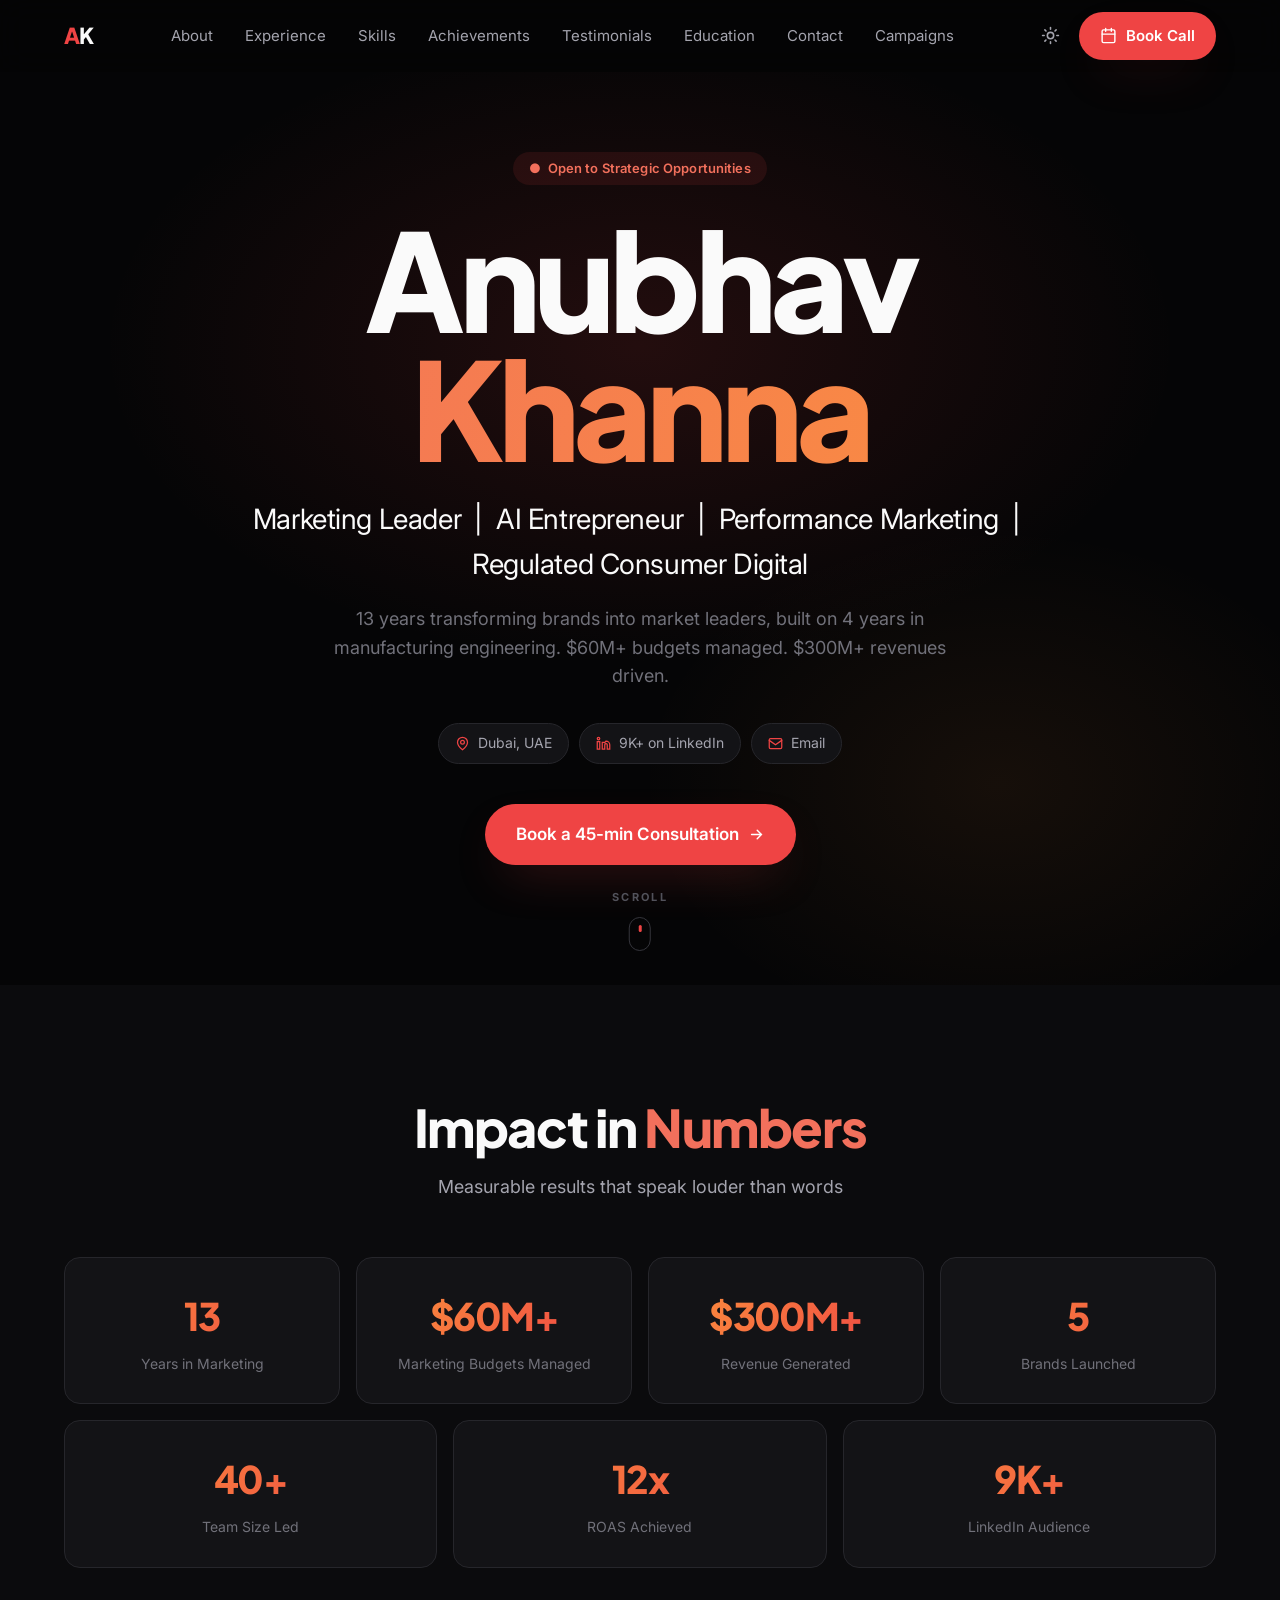
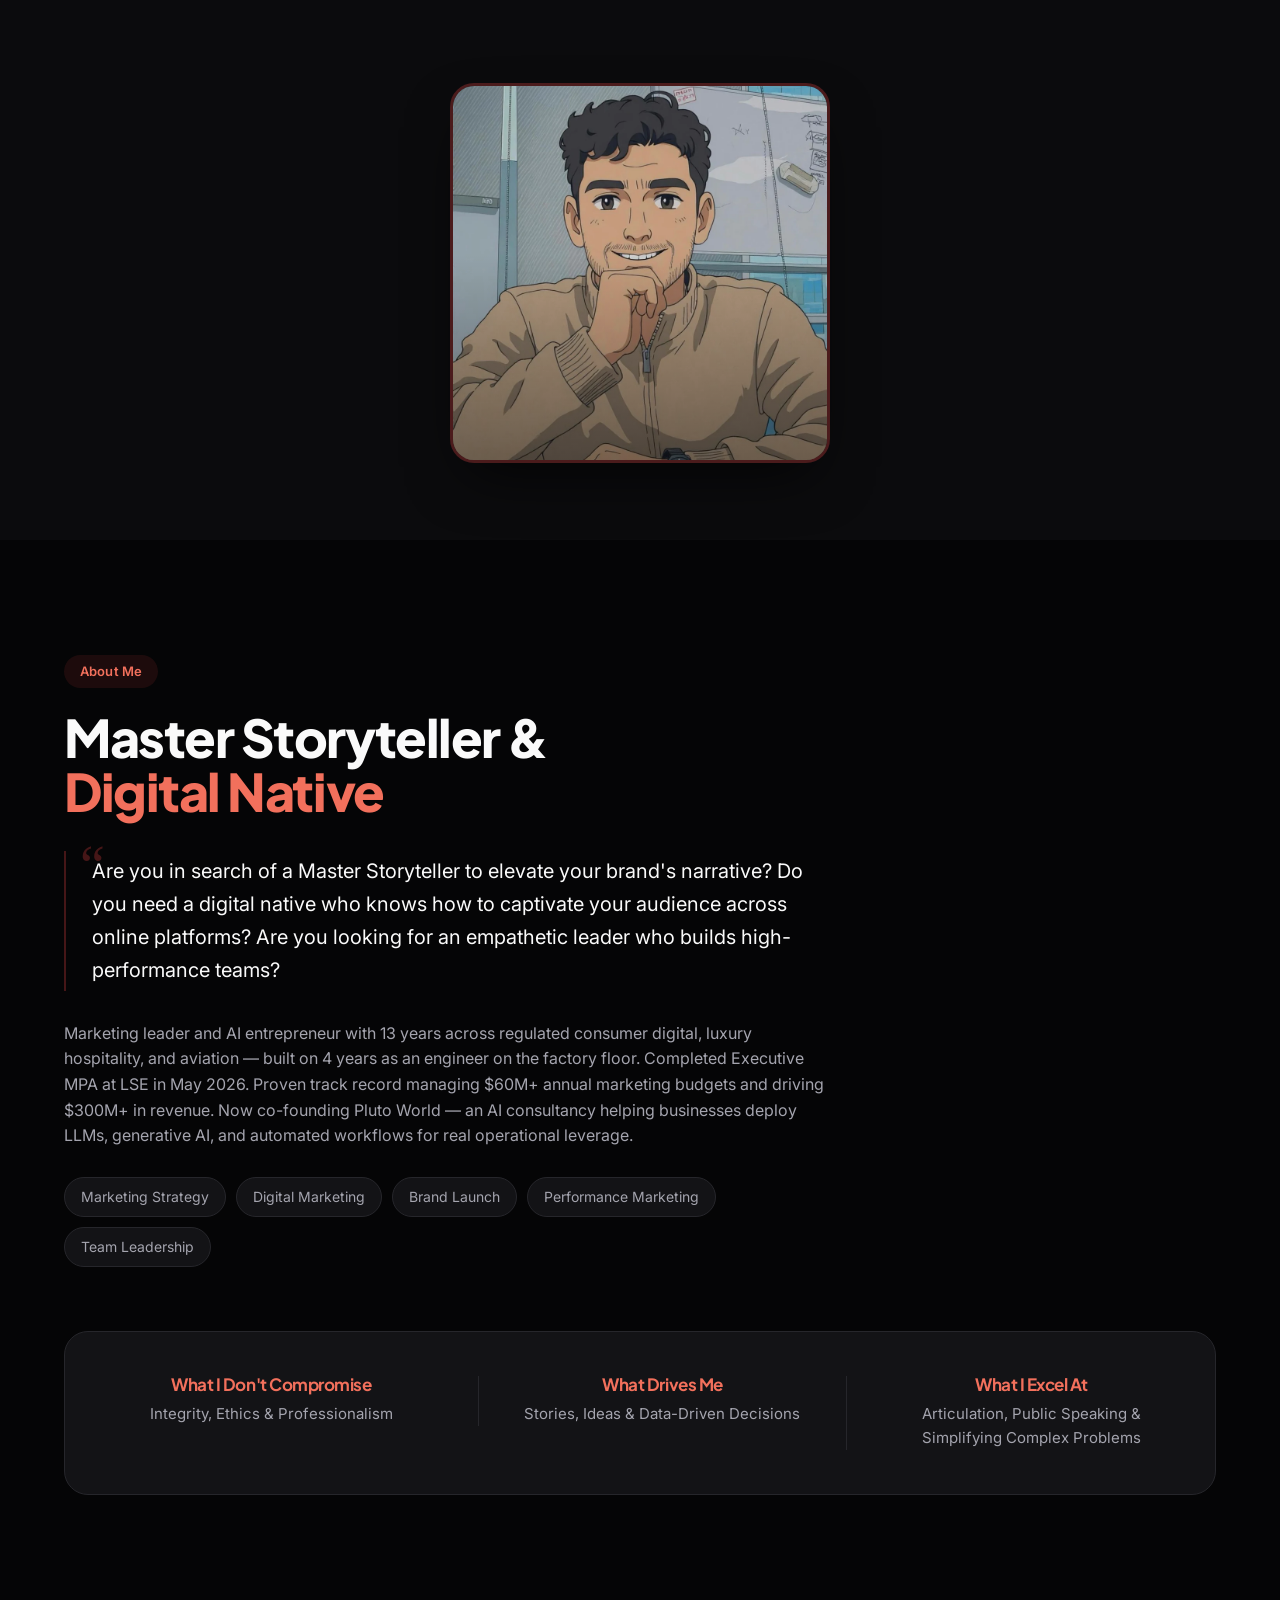
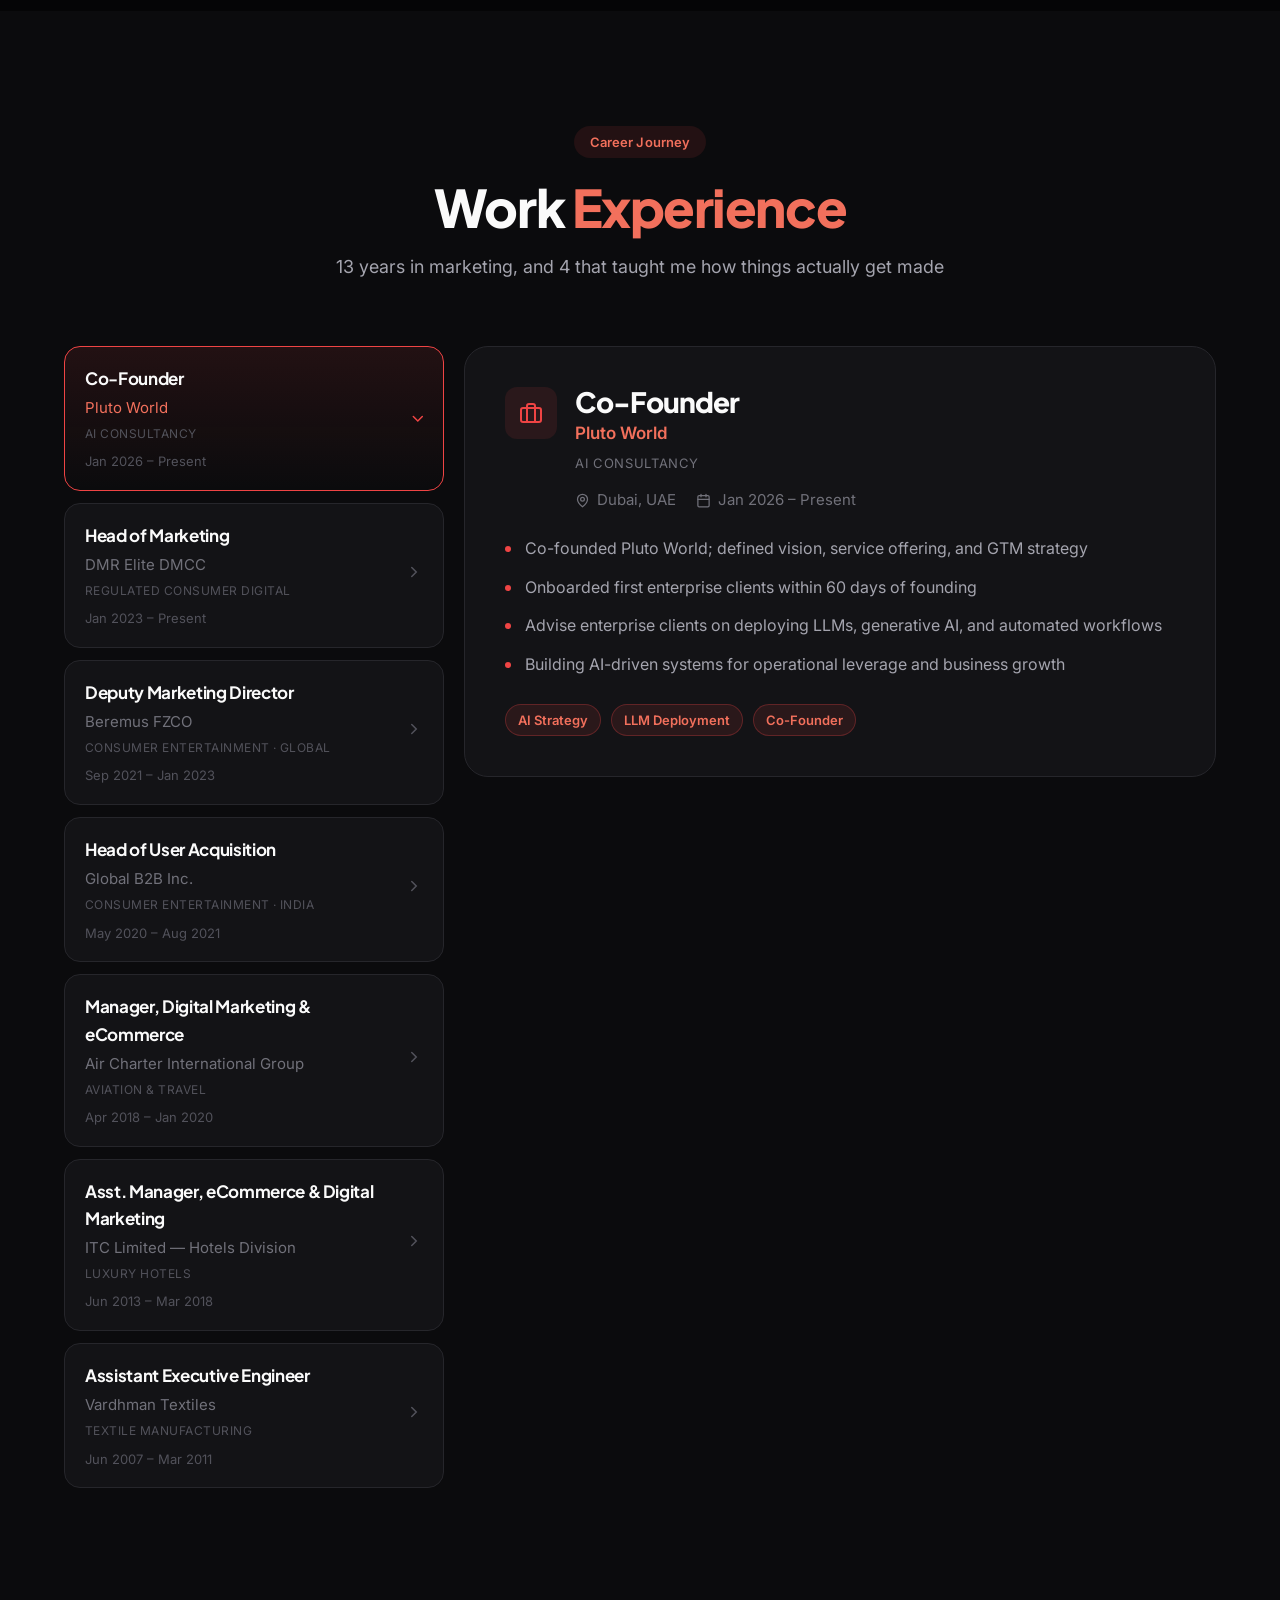
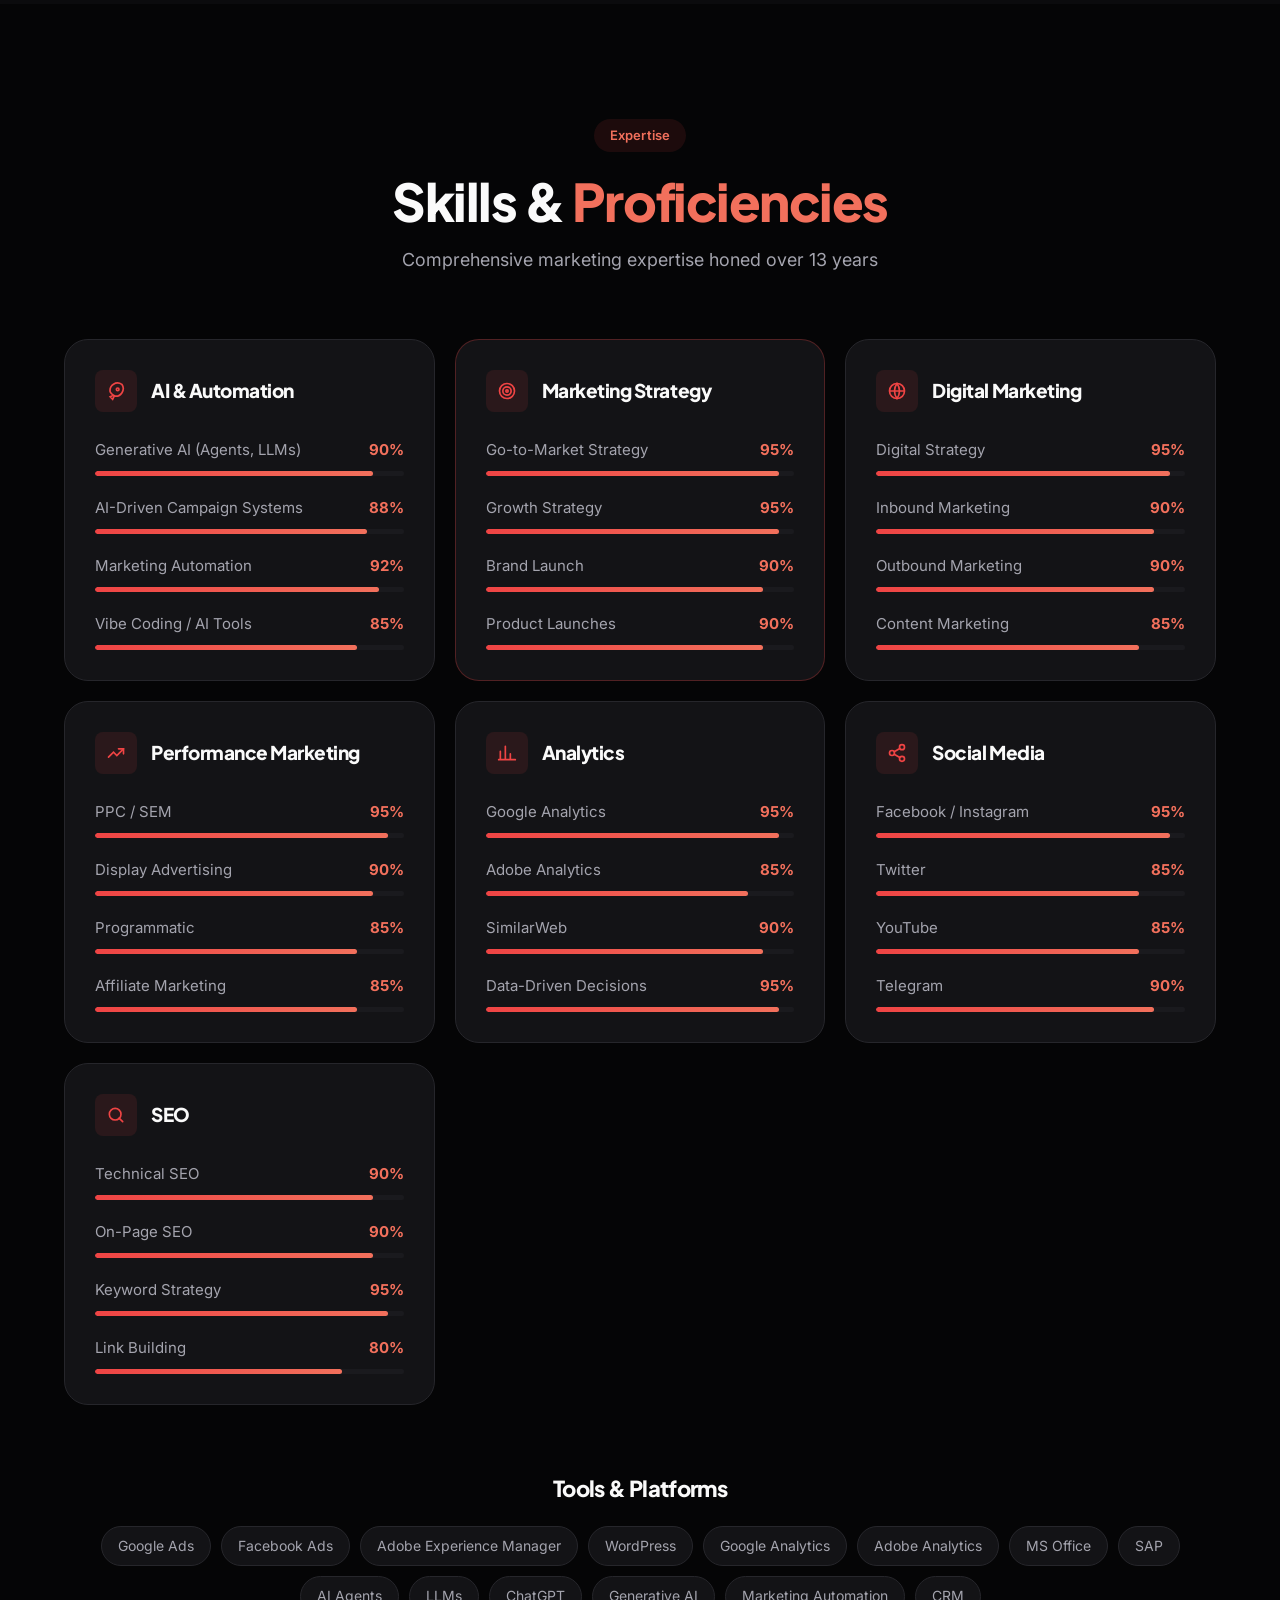
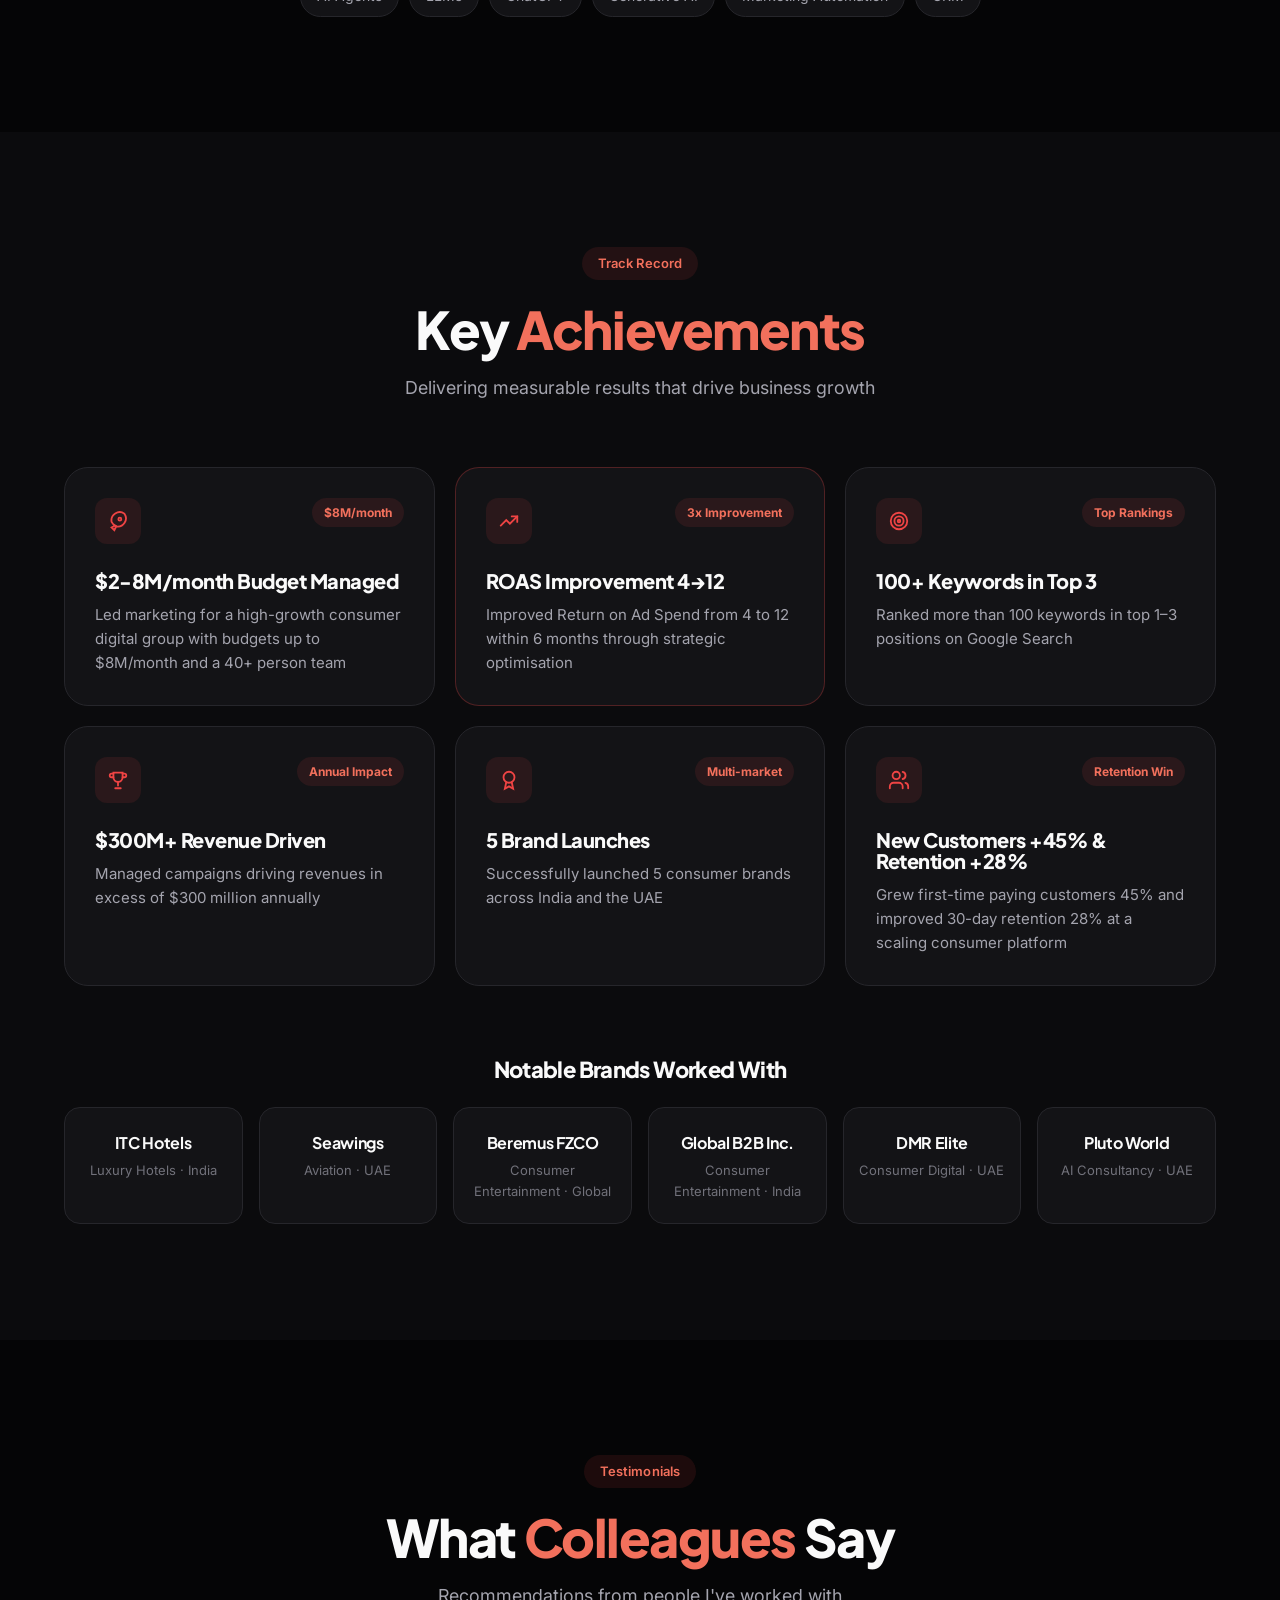
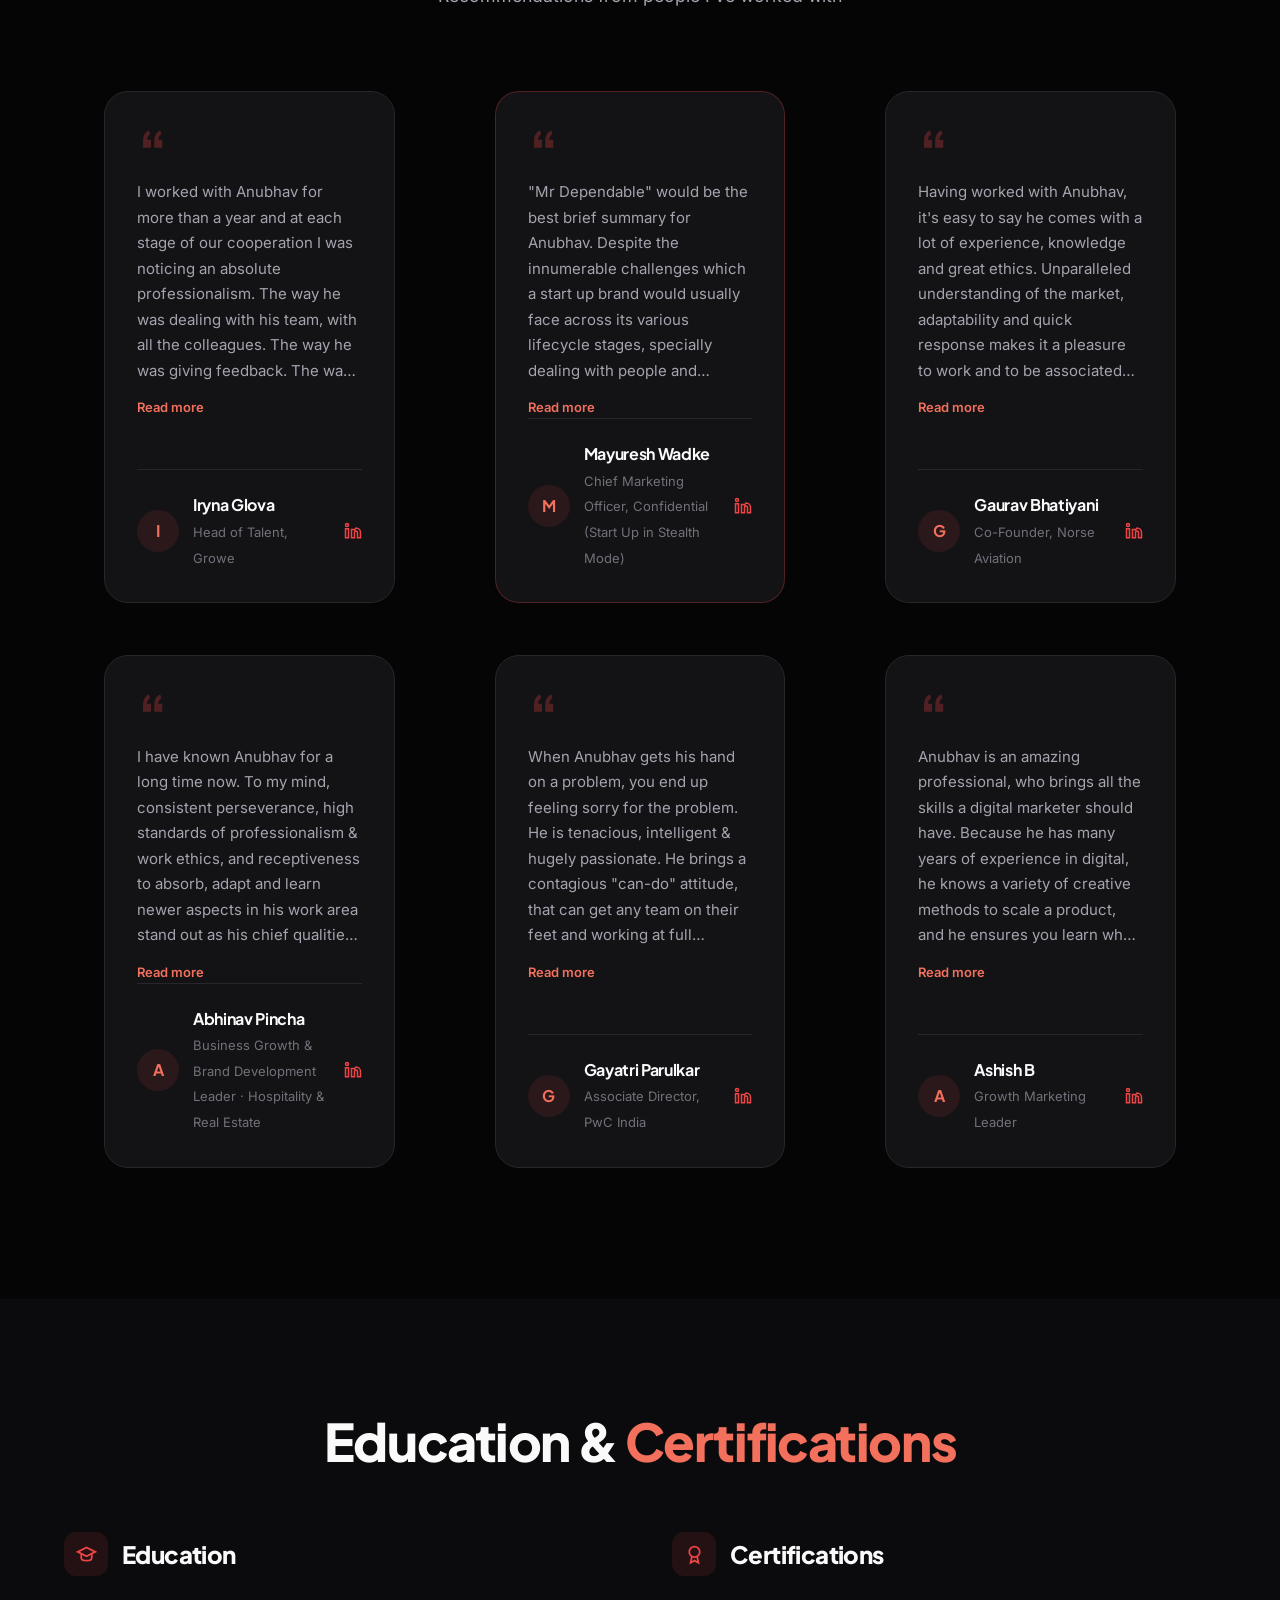
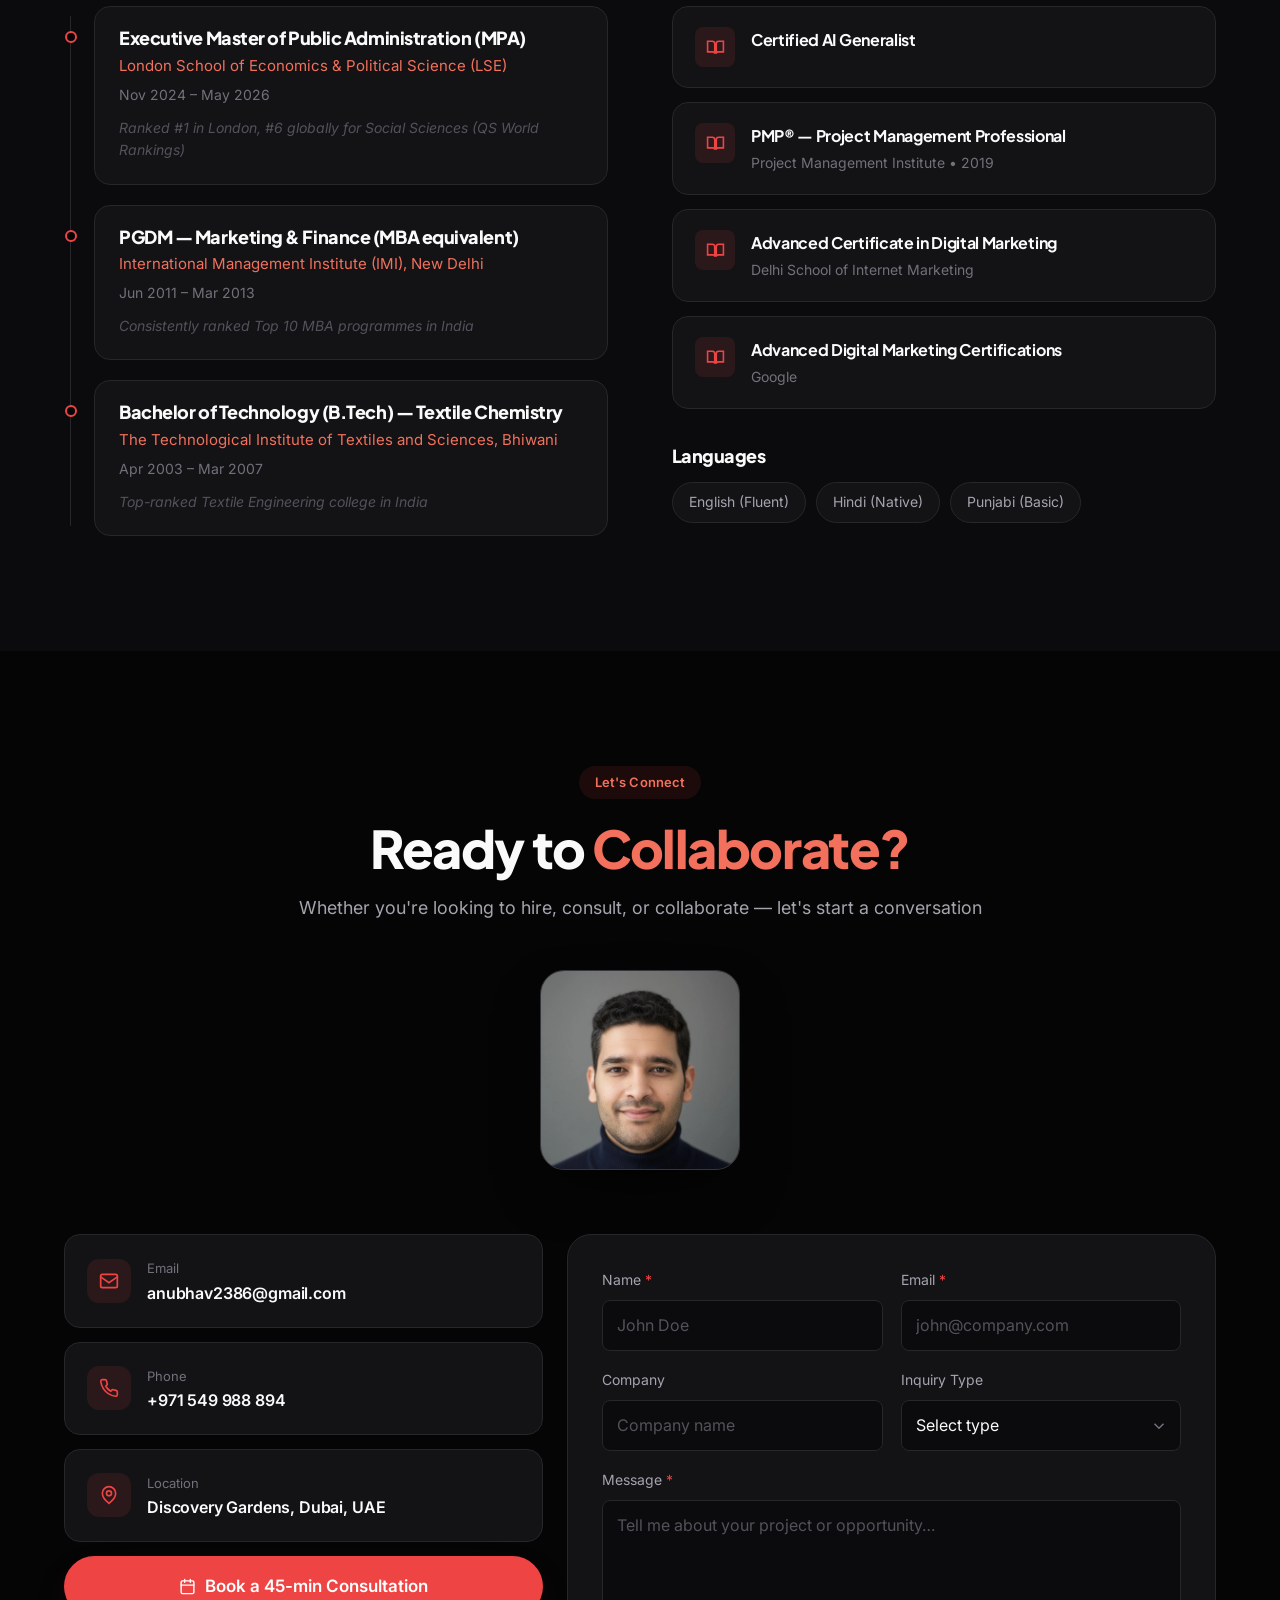
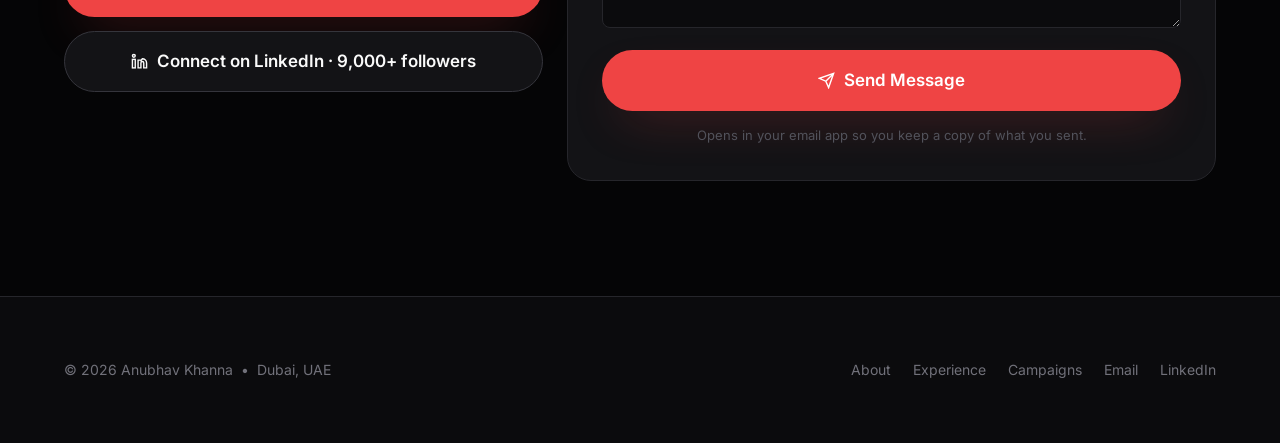
==== commit c552c408: "highlight linkedin" ====
--- a/index.html
+++ b/index.html
@@ -121,7 +121,7 @@
 
     <div class="chip-row hero__chips">
       <span class="chip"><svg aria-hidden="true"><use href="#ic-pin"></use></svg>Dubai, UAE</span>
-      <a class="chip" href="https://www.linkedin.com/in/anubhav-khanna2386/" target="_blank" rel="noopener"><svg aria-hidden="true"><use href="#ic-linkedin"></use></svg>LinkedIn</a>
+      <a class="chip" href="https://www.linkedin.com/in/anubhav-khanna2386/" target="_blank" rel="noopener"><svg aria-hidden="true"><use href="#ic-linkedin"></use></svg>9K+ on LinkedIn</a>
       <a class="chip" href="mailto:anubhav2386@gmail.com"><svg aria-hidden="true"><use href="#ic-mail"></use></svg>Email</a>
     </div>
 
@@ -151,6 +151,7 @@
       <div class="stat"><div class="stat__num">5</div><div class="stat__label">Brands Launched</div></div>
       <div class="stat"><div class="stat__num">40+</div><div class="stat__label">Team Size Led</div></div>
       <div class="stat"><div class="stat__num">12x</div><div class="stat__label">ROAS Achieved</div></div>
+      <div class="stat"><div class="stat__num">9K+</div><div class="stat__label">LinkedIn Audience</div></div>
     </div>
   </div>
 </section>
@@ -766,7 +767,7 @@
           <svg aria-hidden="true"><use href="#ic-calendar"></use></svg>Book a 45-min Consultation
         </a>
         <a class="btn btn--outline btn--lg btn--block" href="https://www.linkedin.com/in/anubhav-khanna2386/" target="_blank" rel="noopener">
-          <svg aria-hidden="true"><use href="#ic-linkedin"></use></svg>Connect on LinkedIn
+          <svg aria-hidden="true"><use href="#ic-linkedin"></use></svg>Connect on LinkedIn &middot; 9,000+ followers
         </a>
       </div>
 
--- a/assets/css/site.css
+++ b/assets/css/site.css
@@ -355,8 +355,11 @@
 .stats__grid {
   margin-top: 56px;
   display: grid; gap: 16px;
-  grid-template-columns: repeat(6, 1fr);
-}
+  grid-template-columns: repeat(12, 1fr);
+}
+/* seven cards: four on top, three below — no orphan */
+.stat { grid-column: span 3; }
+.stat:nth-child(n+5) { grid-column: span 4; }
 .stat {
   padding: 28px 20px;
   border-radius: var(--r-lg);
@@ -1031,7 +1034,9 @@
    Responsive
    ============================================================ */
 @media (max-width: 1080px) {
-  .stats__grid { grid-template-columns: repeat(3, 1fr); }
+  .stats__grid { grid-template-columns: repeat(6, 1fr); }
+  .stat, .stat:nth-child(n+5) { grid-column: span 2; }
+  .stat:last-child { grid-column: 3 / span 2; }
   .skills__grid, .ach__grid, .tmz__grid { grid-template-columns: repeat(2, 1fr); }
   .tmz__quote { font-size: .9375rem; }
   .brands__grid { grid-template-columns: repeat(3, 1fr); }
@@ -1064,7 +1069,9 @@
 
 @media (max-width: 640px) {
   .shell { padding-inline: 18px; }
-  .stats__grid { grid-template-columns: repeat(2, 1fr); }
+  .stats__grid { grid-template-columns: repeat(4, 1fr); }
+  .stat, .stat:nth-child(n+5) { grid-column: span 2; }
+  .stat:last-child { grid-column: 2 / span 2; }
   .skills__grid, .ach__grid, .tmz__grid { grid-template-columns: 1fr; }
   .brands__grid { grid-template-columns: repeat(2, 1fr); }
   .metrics { grid-template-columns: 1fr 1fr; }
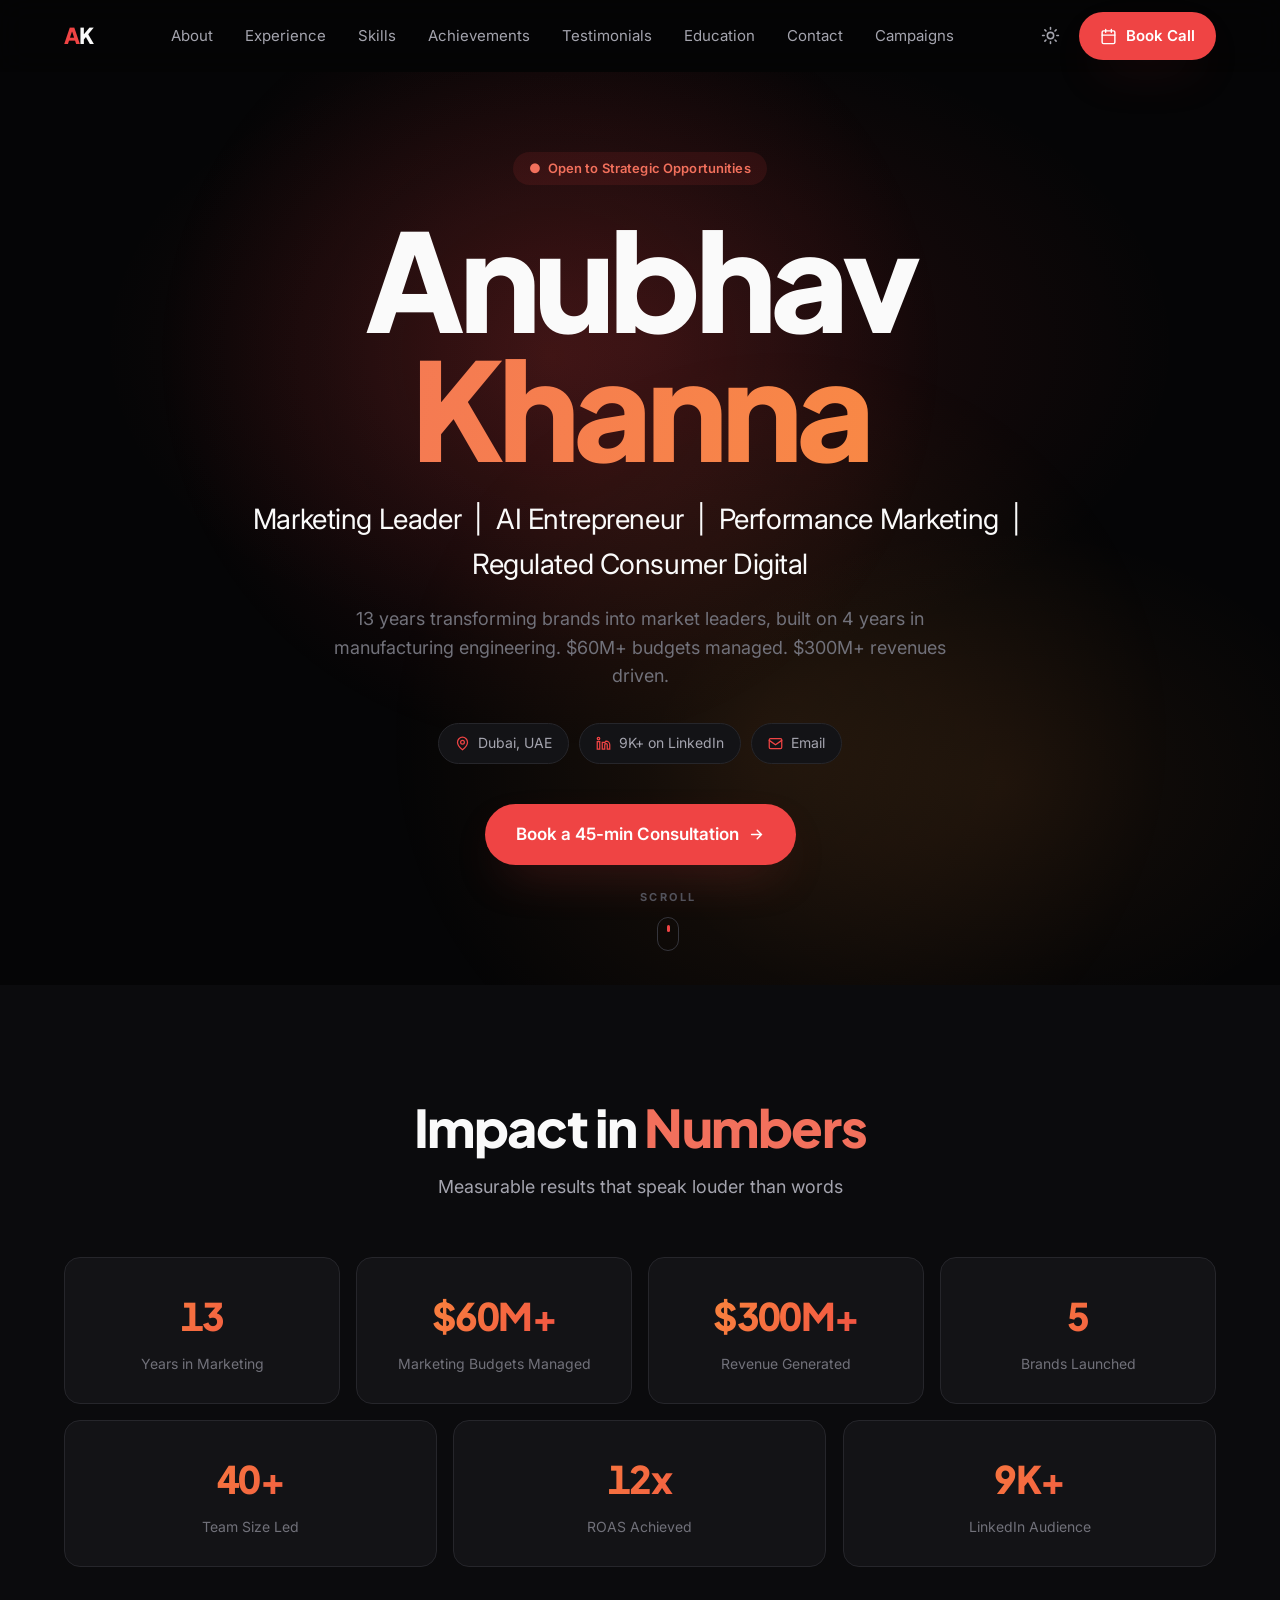
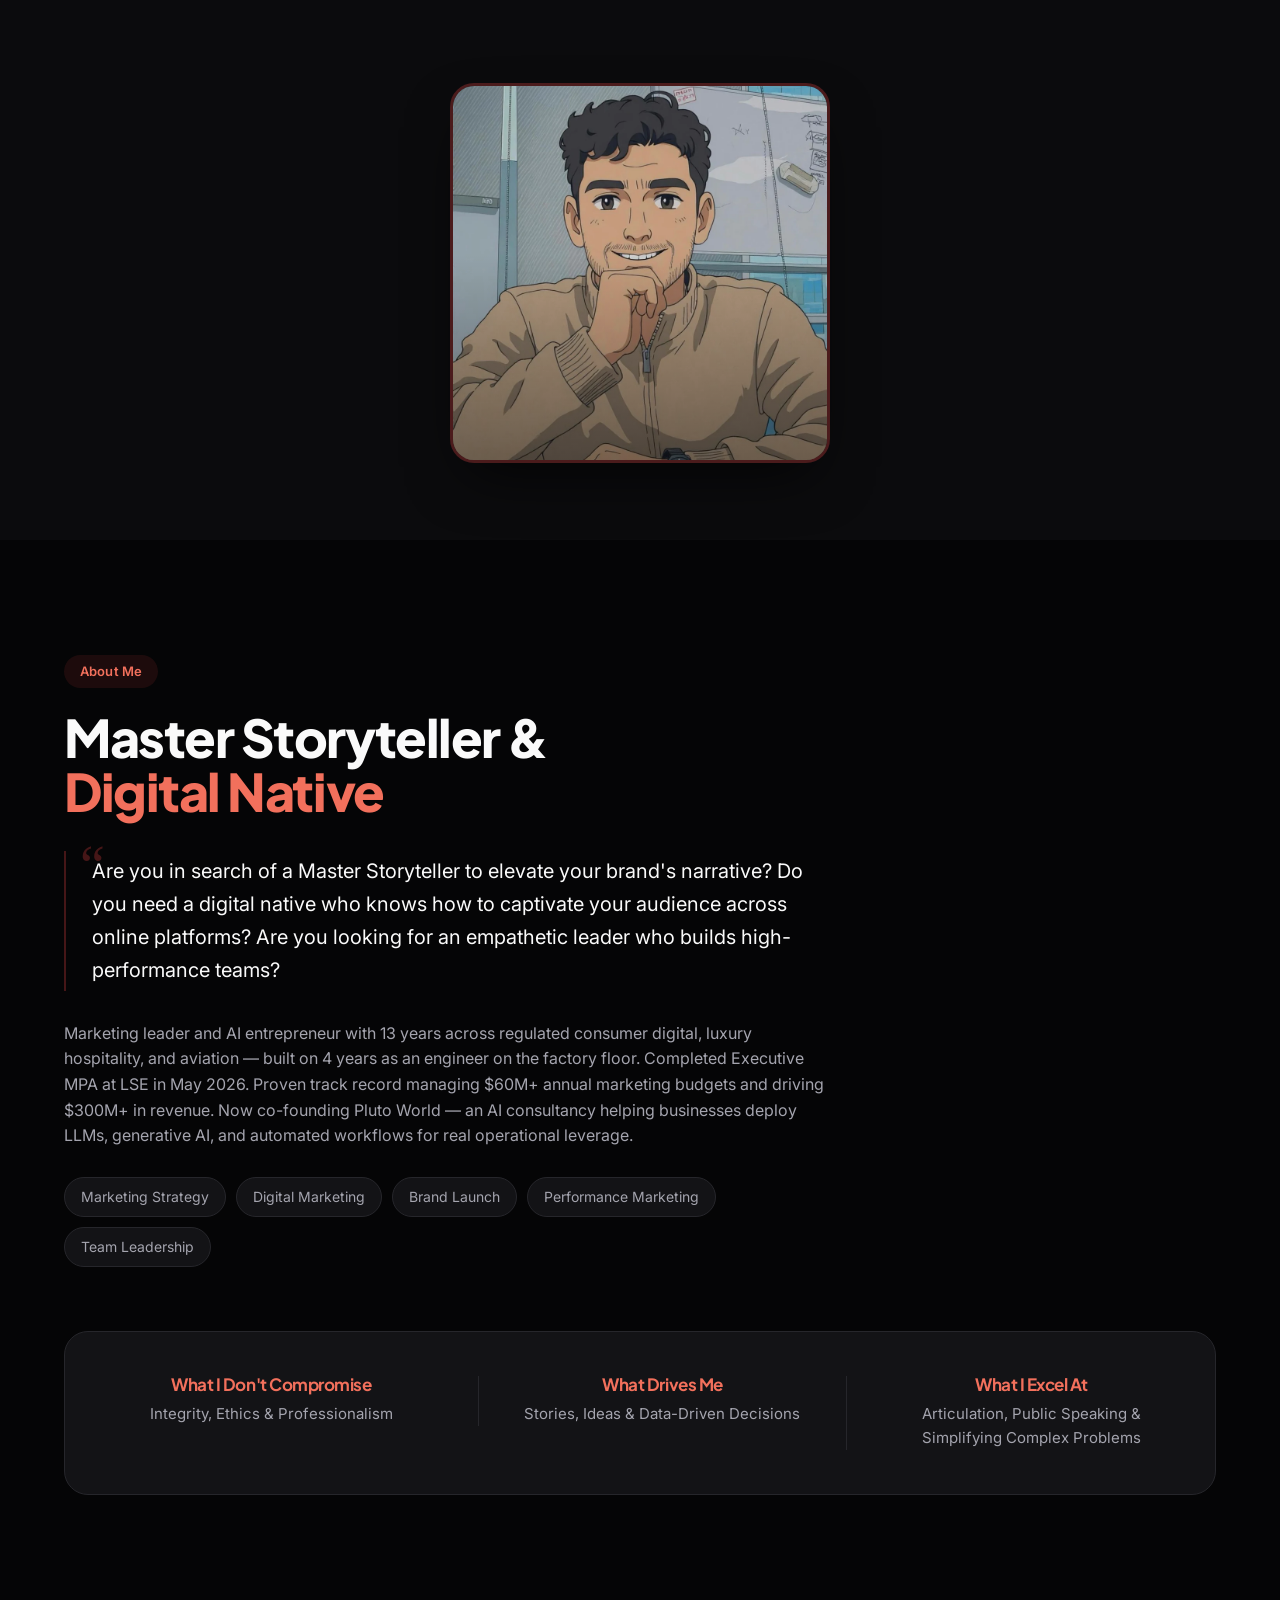
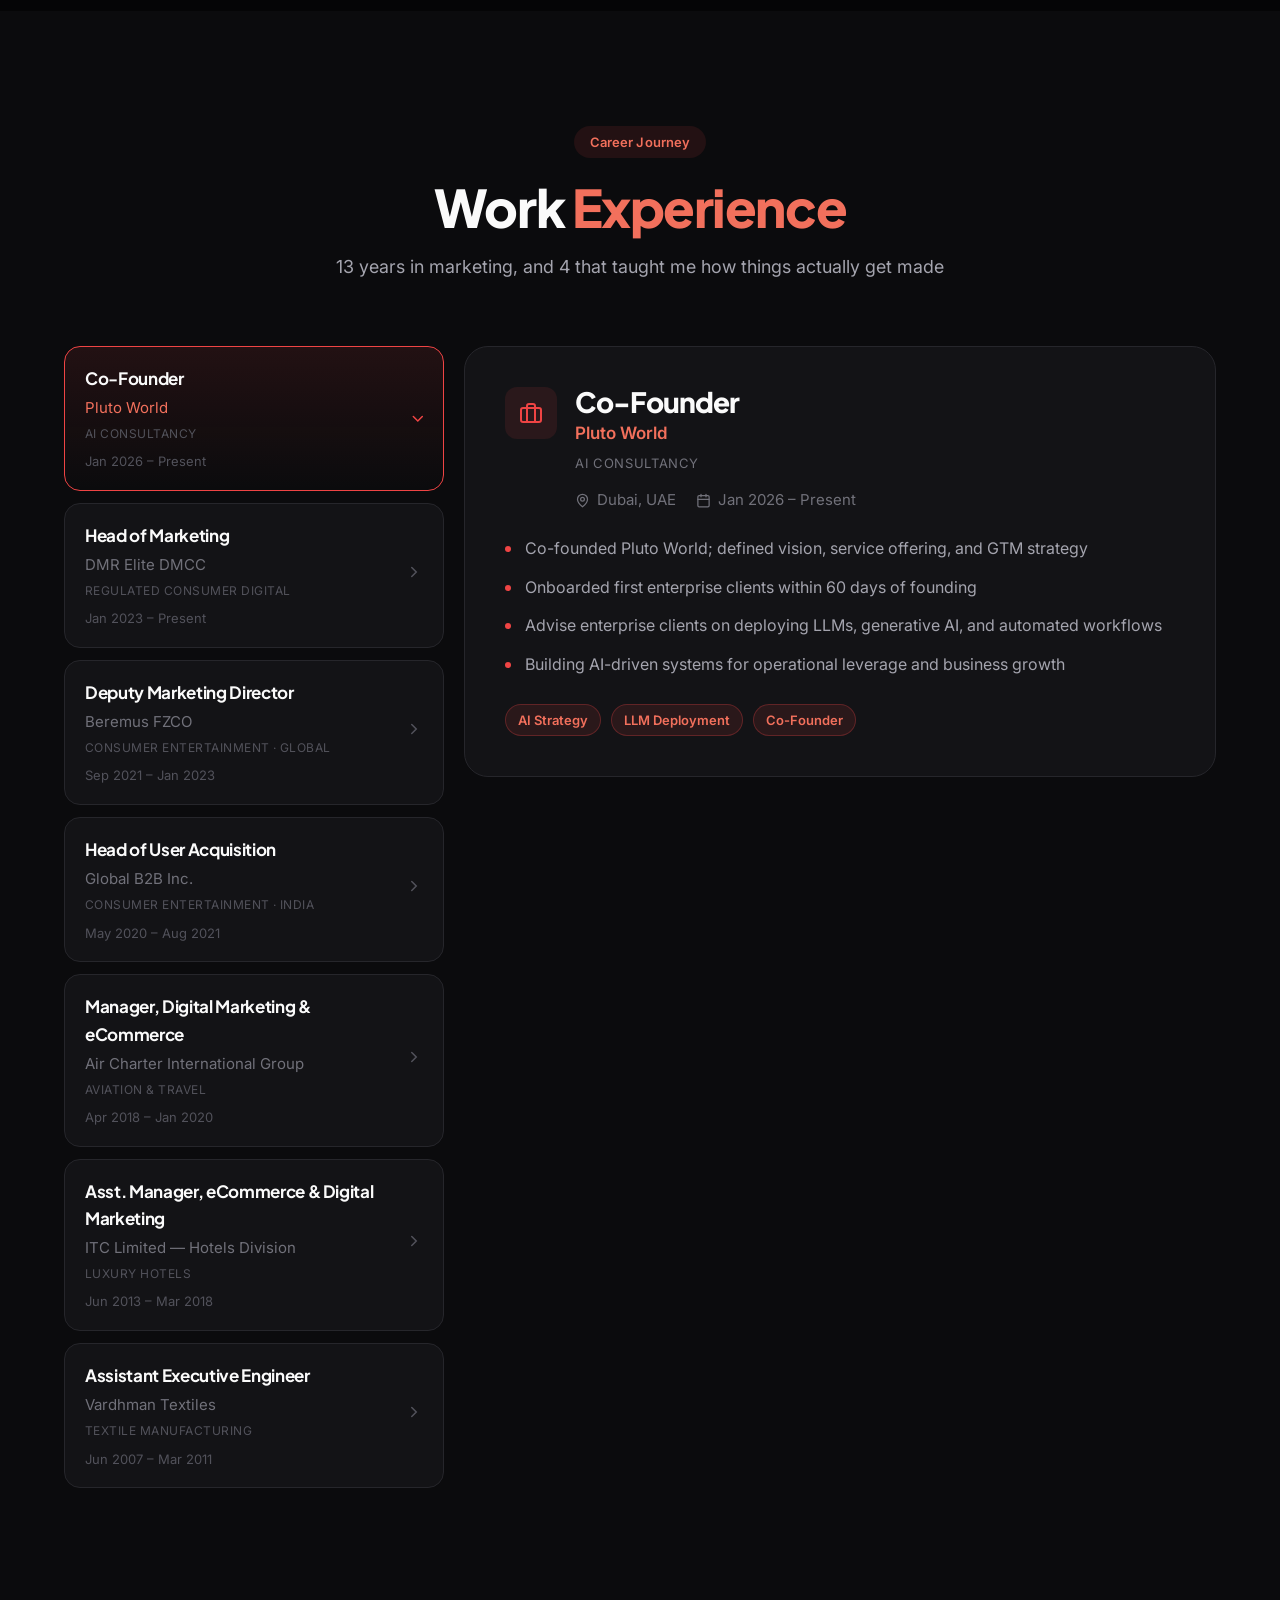
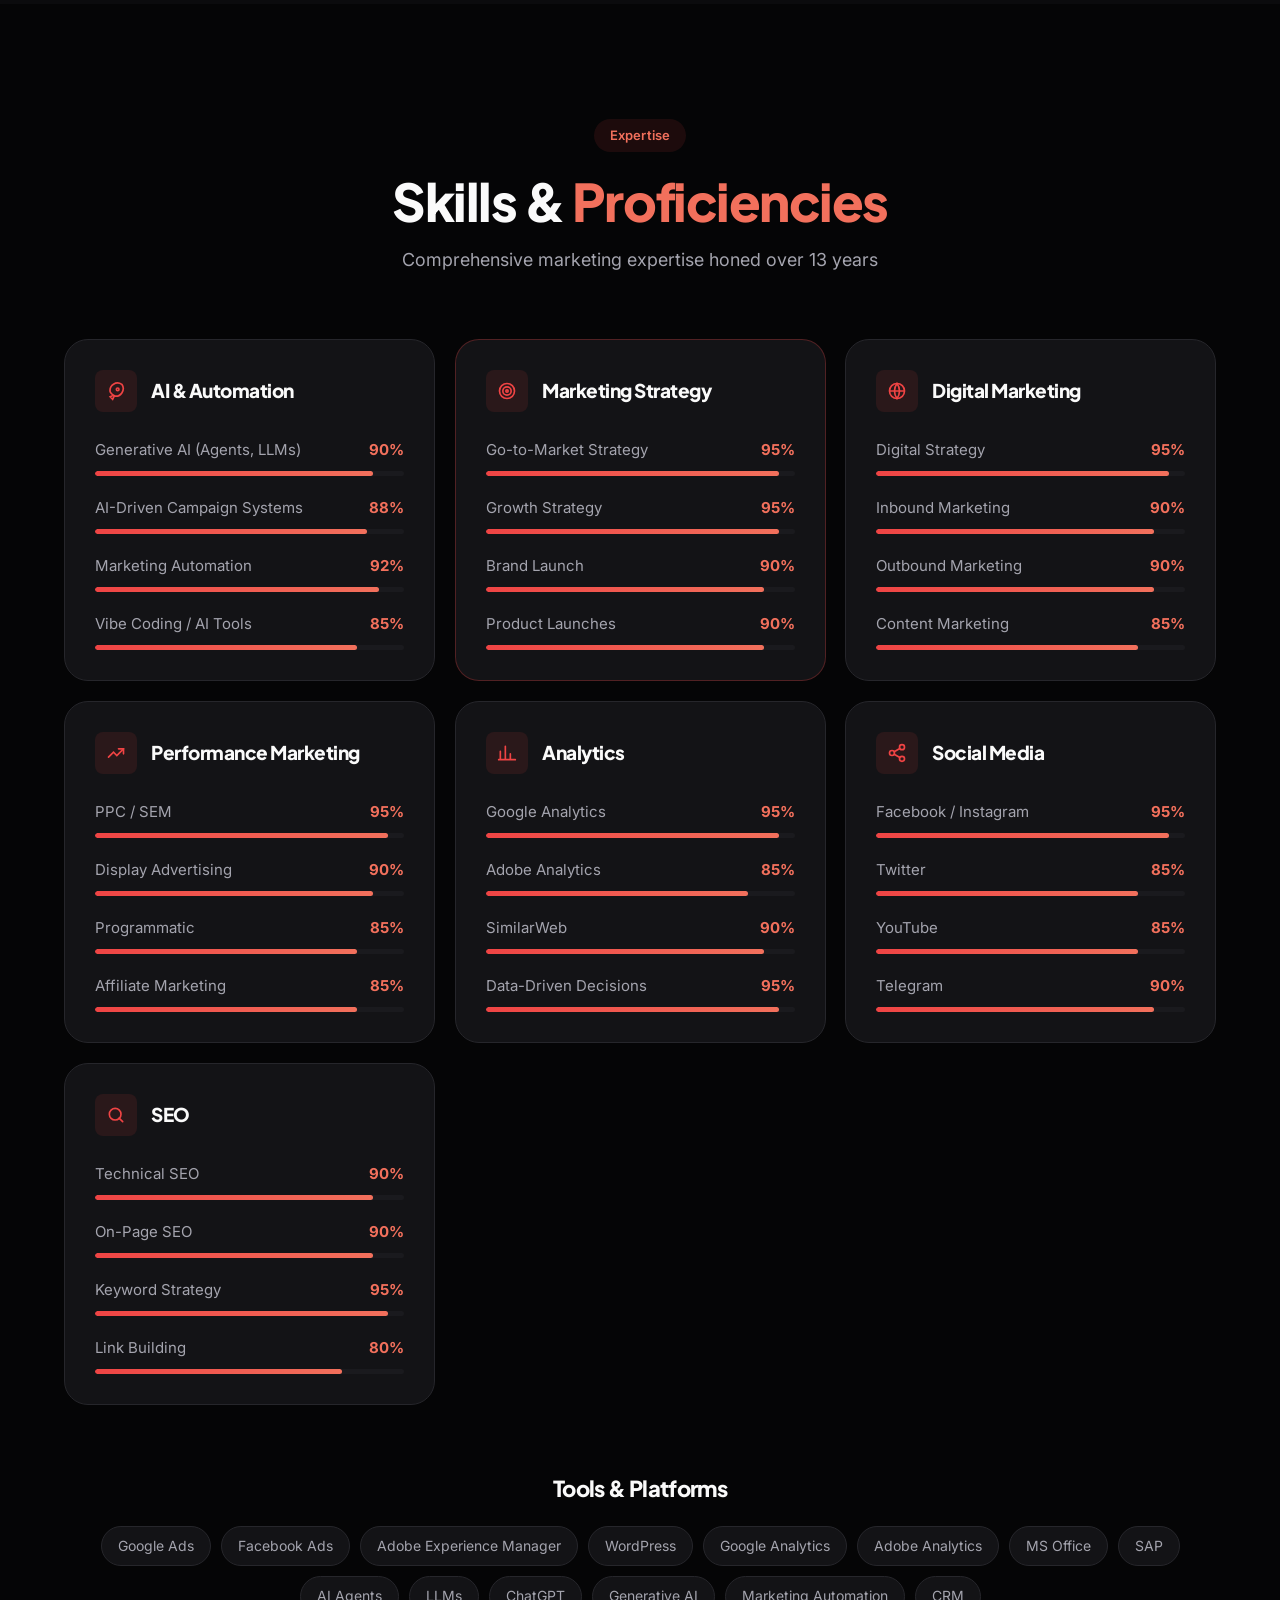
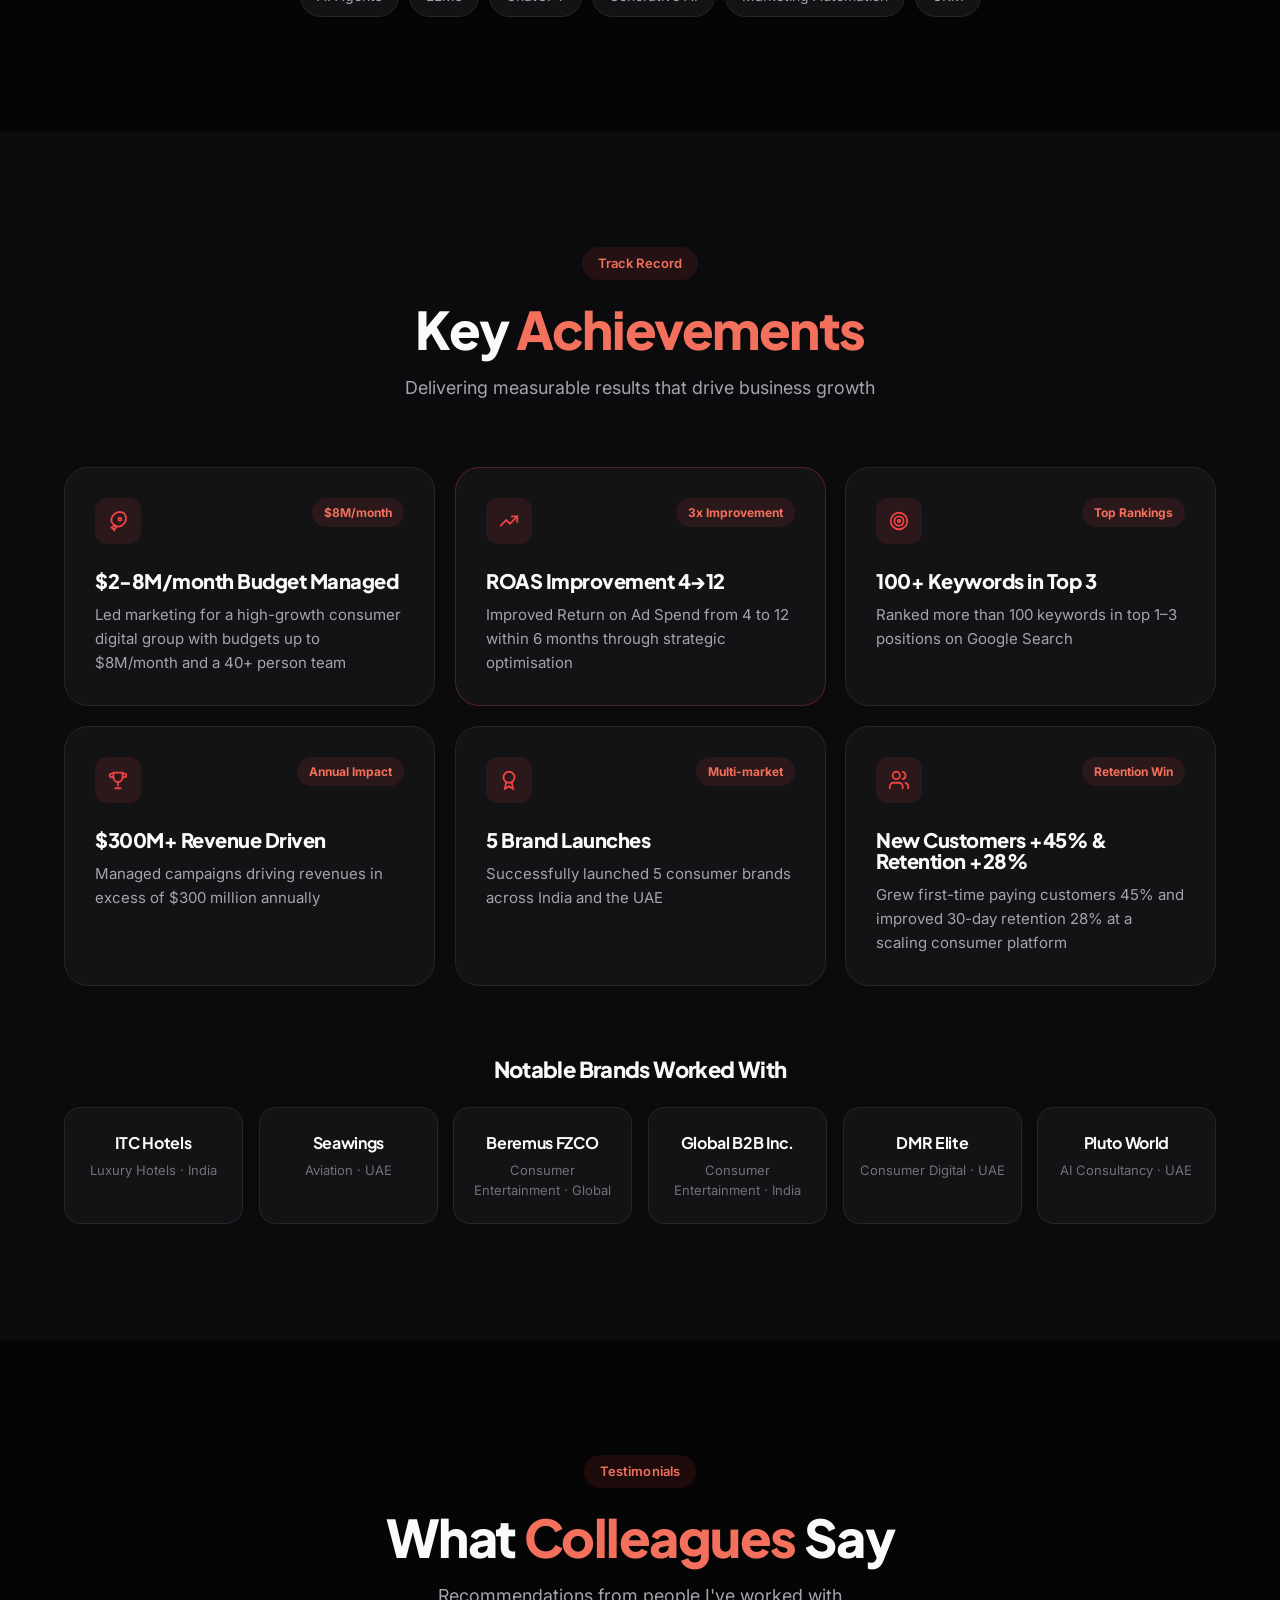
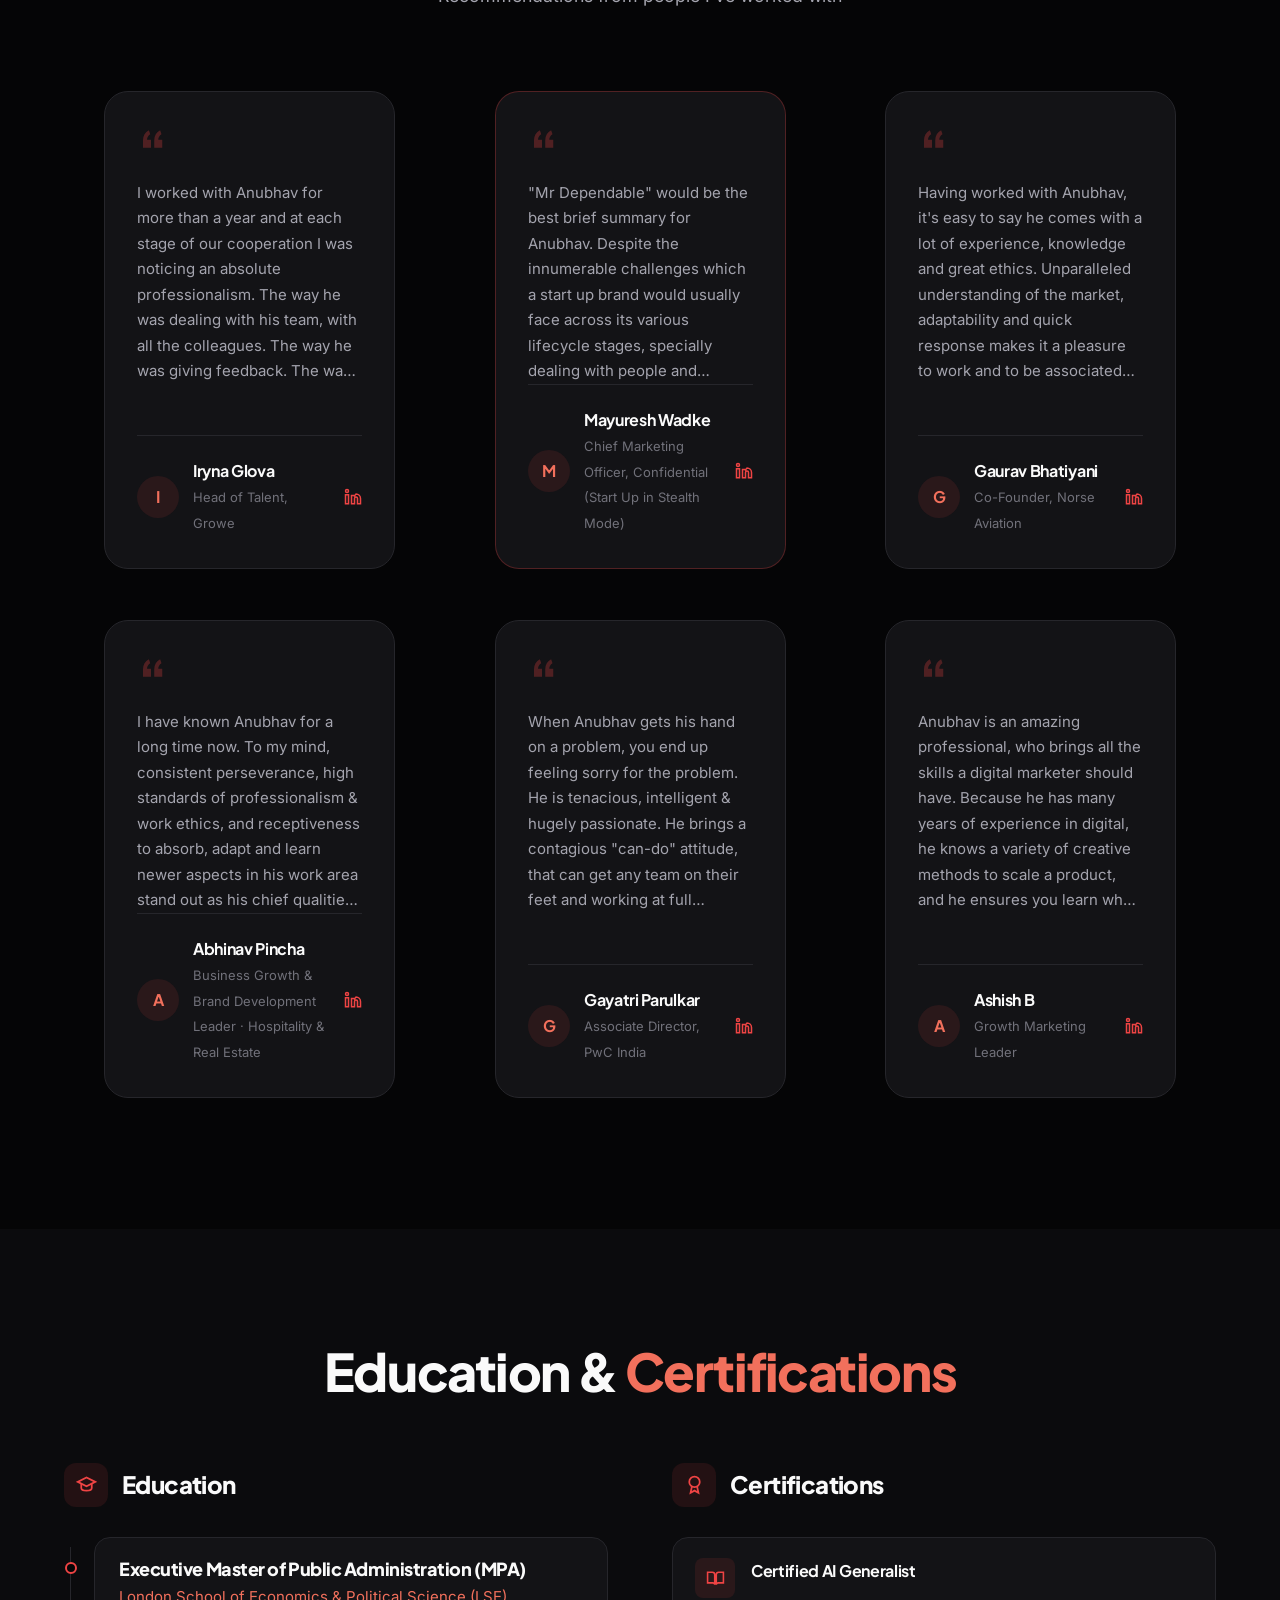
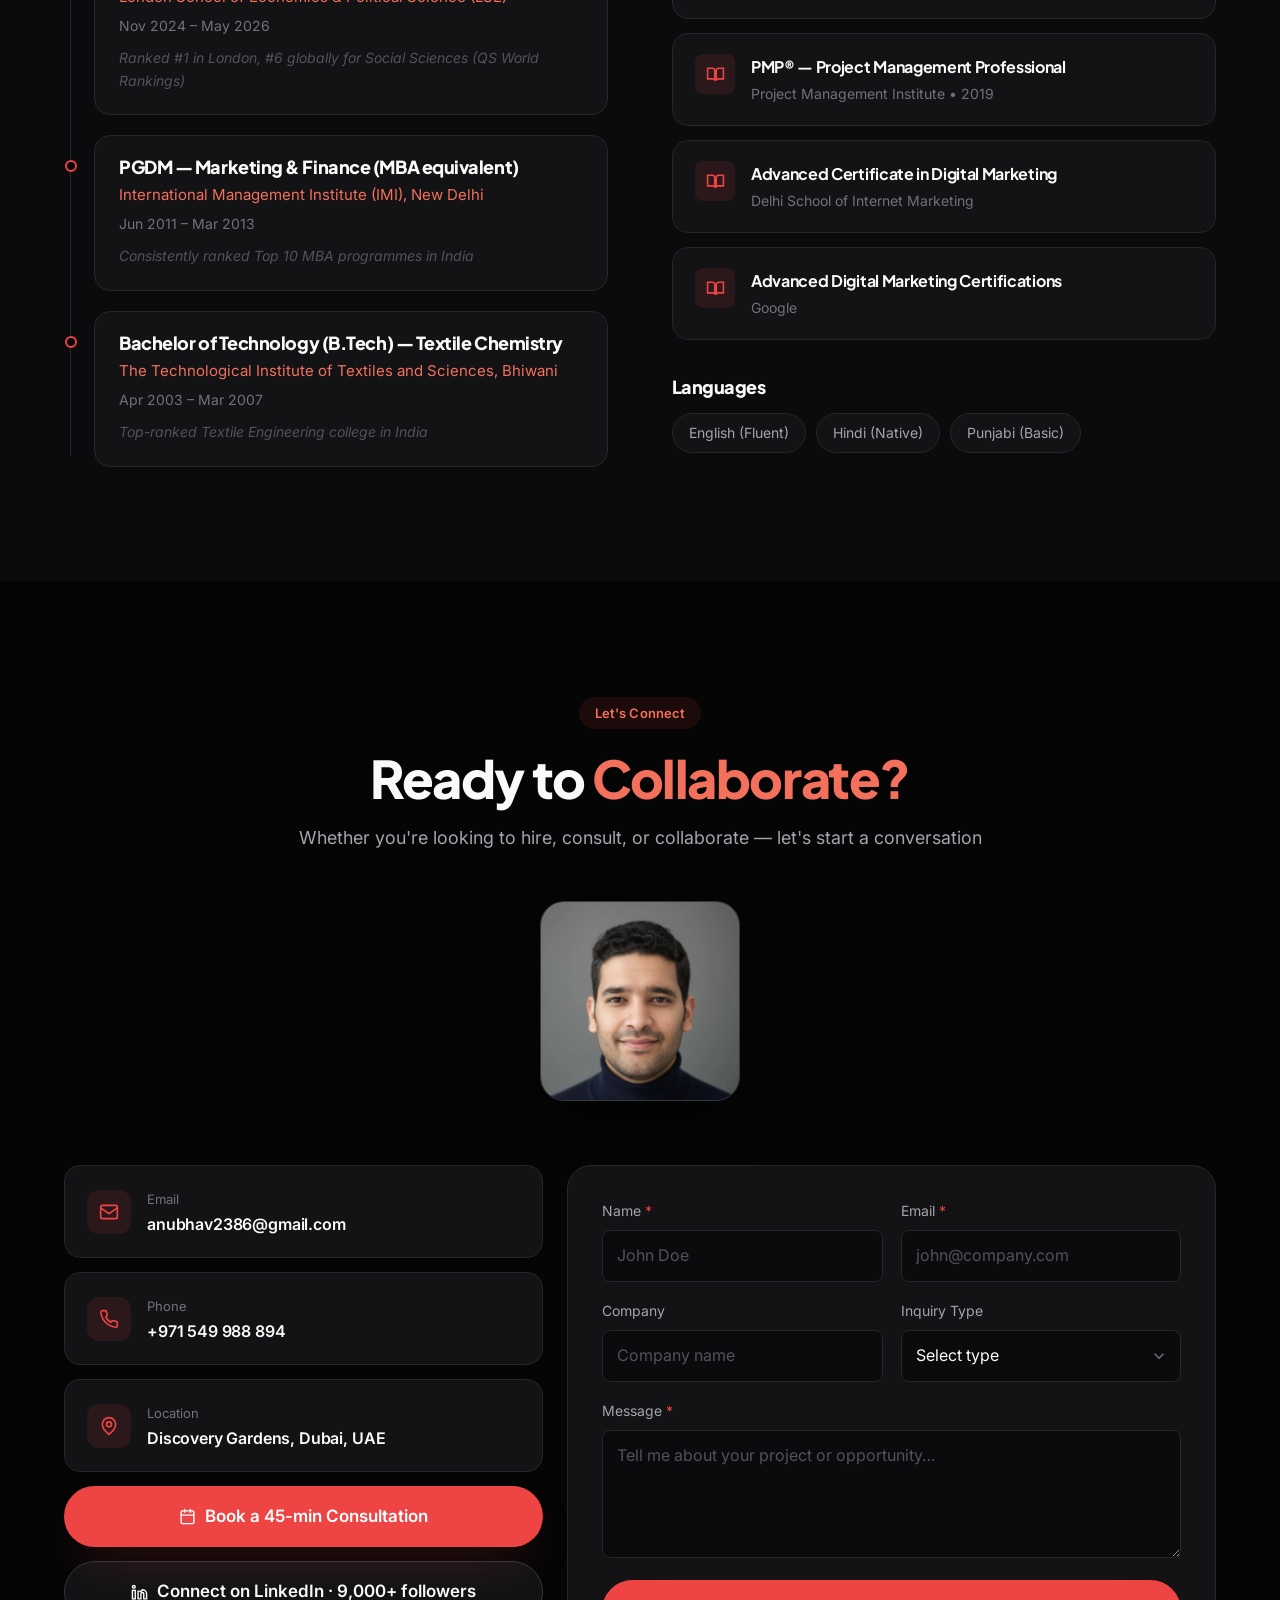
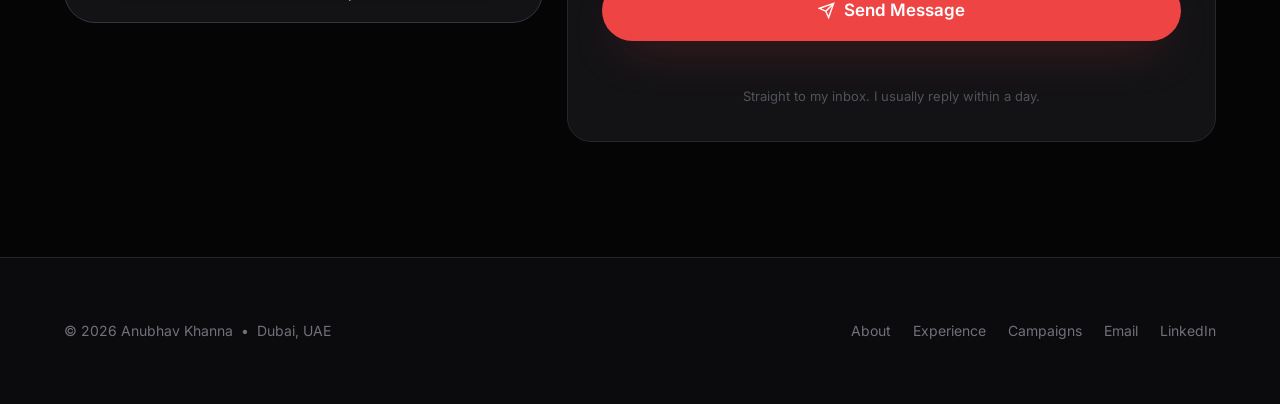
==== commit 401fadd9: "Contact form saves to Supabase" ====
--- a/index.html
+++ b/index.html
@@ -805,10 +805,15 @@
             <textarea class="input" id="f-msg" name="message" placeholder="Tell me about your project or opportunity&hellip;" required></textarea>
           </div>
         </div>
+        <div class="hp" aria-hidden="true">
+          <label for="f-website">Leave this field empty</label>
+          <input id="f-website" name="website" type="text" tabindex="-1" autocomplete="off">
+        </div>
         <button class="btn btn--primary btn--lg btn--block" type="submit">
           <svg aria-hidden="true"><use href="#ic-send"></use></svg>Send Message
         </button>
-        <p class="form__note">Opens in your email app so you keep a copy of what you sent.</p>
+        <p class="form__status" id="form-status" role="status" aria-live="polite"></p>
+        <p class="form__note">Straight to my inbox. I usually reply within a day.</p>
       </form>
     </div>
   </div>
@@ -830,6 +835,7 @@
 </footer>
 
 <script>document.getElementById("yr").textContent = new Date().getFullYear();</script>
+<script src="assets/js/config.js" defer></script>
 <script src="assets/js/site.js" defer></script>
 </body>
 </html>
--- a/assets/css/site.css
+++ b/assets/css/site.css
@@ -798,6 +798,15 @@
   padding-right: 38px;
 }
 .form .btn { margin-top: 22px; }
+.hp { position: absolute; left: -9999px; width: 1px; height: 1px; overflow: hidden; }
+.form__status {
+  margin: 14px 0 0; text-align: center;
+  font-size: .875rem; min-height: 1.2em;
+}
+.form__status.is-busy { color: var(--ink-3); }
+.form__status.is-ok   { color: #4ade80; }
+.form__status.is-err  { color: var(--accent-soft); }
+[data-theme="light"] .form__status.is-ok { color: #16a34a; }
 .form__note { margin: 14px 0 0; color: var(--ink-4); font-size: .8125rem; text-align: center; }
 
 /* ---------- footer ---------- */
@@ -1163,3 +1172,106 @@
   opacity: 1;
 }
 .tile:hover .tile__img--logo img { transform: none; opacity: 1; }
+
+/* ============================================================
+   Layer 1 — depth and motion
+   GPU-composited only. Hover effects are gated to fine pointers,
+   everything is gated to prefers-reduced-motion: no-preference.
+   ============================================================ */
+
+/* --- perspective containers, so tilt has somewhere to tilt in --- */
+.stats__grid, .skills__grid, .ach__grid, .tmz__grid, .brands__grid,
+.metrics, .tiles, .contact__cards, .certs, .channels, .timeline {
+  perspective: 1100px;
+}
+
+@media (hover: hover) and (pointer: fine) {
+  .fx {
+    position: relative;
+    transform-style: preserve-3d;
+    transition: transform .3s var(--ease), border-color .3s var(--ease);
+    will-change: transform;
+  }
+  /* cursor-tracked spotlight */
+  .fx::after {
+    content: "";
+    position: absolute; inset: 0;
+    pointer-events: none;
+    opacity: 0;
+    transition: opacity .35s var(--ease);
+    border-radius: inherit;
+    background: radial-gradient(240px circle at var(--mx, 50%) var(--my, 50%),
+                var(--fx-tint, rgba(239, 68, 68, .13)), transparent 62%);
+  }
+  .fx:hover::after { opacity: 1; }
+  .fx:hover { border-color: var(--accent-line); }
+
+  /* campaign pages tint to the campaign's own colour */
+  .camp .fx { --fx-tint: color-mix(in srgb, var(--camp) 16%, transparent); }
+  .camp .fx:hover { border-color: var(--camp-line); }
+
+  /* magnetic buttons */
+  .btn--primary { will-change: transform; }
+}
+
+/* --- hero entrance: staggered rise --- */
+@media (prefers-reduced-motion: no-preference) {
+  @keyframes fx-rise {
+    from { opacity: 0; transform: translateY(20px); }
+    to   { opacity: 1; transform: none; }
+  }
+  .hero__inner > * { animation: fx-rise .85s var(--ease) both; }
+  .hero__inner > *:nth-child(1) { animation-delay: .04s; }
+  .hero__inner > *:nth-child(2) { animation-delay: .12s; }
+  .hero__inner > *:nth-child(3) { animation-delay: .26s; }
+  .hero__inner > *:nth-child(4) { animation-delay: .34s; }
+  .hero__inner > *:nth-child(5) { animation-delay: .42s; }
+  .hero__inner > *:nth-child(6) { animation-delay: .50s; }
+  .hero__title span { animation: fx-rise .95s var(--ease) both; animation-delay: .2s; }
+  .hero__scroll { animation: fx-rise 1s var(--ease) both; animation-delay: .8s; }
+
+  /* --- aurora: two slow-drifting fields, no blur filter --- */
+  .hero__glow::before, .hero__glow::after {
+    content: "";
+    position: absolute;
+    width: 70vw; height: 70vw;
+    max-width: 900px; max-height: 900px;
+    border-radius: 50%;
+    will-change: transform;
+  }
+  .hero__glow::before {
+    top: -18%; left: 8%;
+    background: radial-gradient(circle, rgba(239, 68, 68, .16), transparent 62%);
+    animation: fx-drift-a 34s ease-in-out infinite;
+  }
+  .hero__glow::after {
+    bottom: -22%; right: 4%;
+    background: radial-gradient(circle, rgba(251, 146, 60, .10), transparent 62%);
+    animation: fx-drift-b 44s ease-in-out infinite;
+  }
+  [data-theme="light"] .hero__glow::before { background: radial-gradient(circle, rgba(220, 38, 38, .10), transparent 62%); }
+  [data-theme="light"] .hero__glow::after  { background: radial-gradient(circle, rgba(234, 115, 23, .07), transparent 62%); }
+  @keyframes fx-drift-a {
+    0%, 100% { transform: translate3d(0, 0, 0) scale(1); }
+    50%      { transform: translate3d(6%, 8%, 0) scale(1.12); }
+  }
+  @keyframes fx-drift-b {
+    0%, 100% { transform: translate3d(0, 0, 0) scale(1.05); }
+    50%      { transform: translate3d(-8%, -6%, 0) scale(.92); }
+  }
+
+  /* --- hero recedes as you scroll past it (native scroll timeline) --- */
+  @supports (animation-timeline: scroll()) {
+    .hero__inner {
+      animation: fx-hero-out linear both;
+      animation-timeline: scroll(root block);
+      animation-range: 0 78vh;
+    }
+    @keyframes fx-hero-out {
+      to { opacity: .12; transform: translateY(-44px) scale(.975); }
+    }
+  }
+}
+
+/* counting numbers must not reflow the card as digits change */
+.stat__num { font-variant-numeric: tabular-nums; }
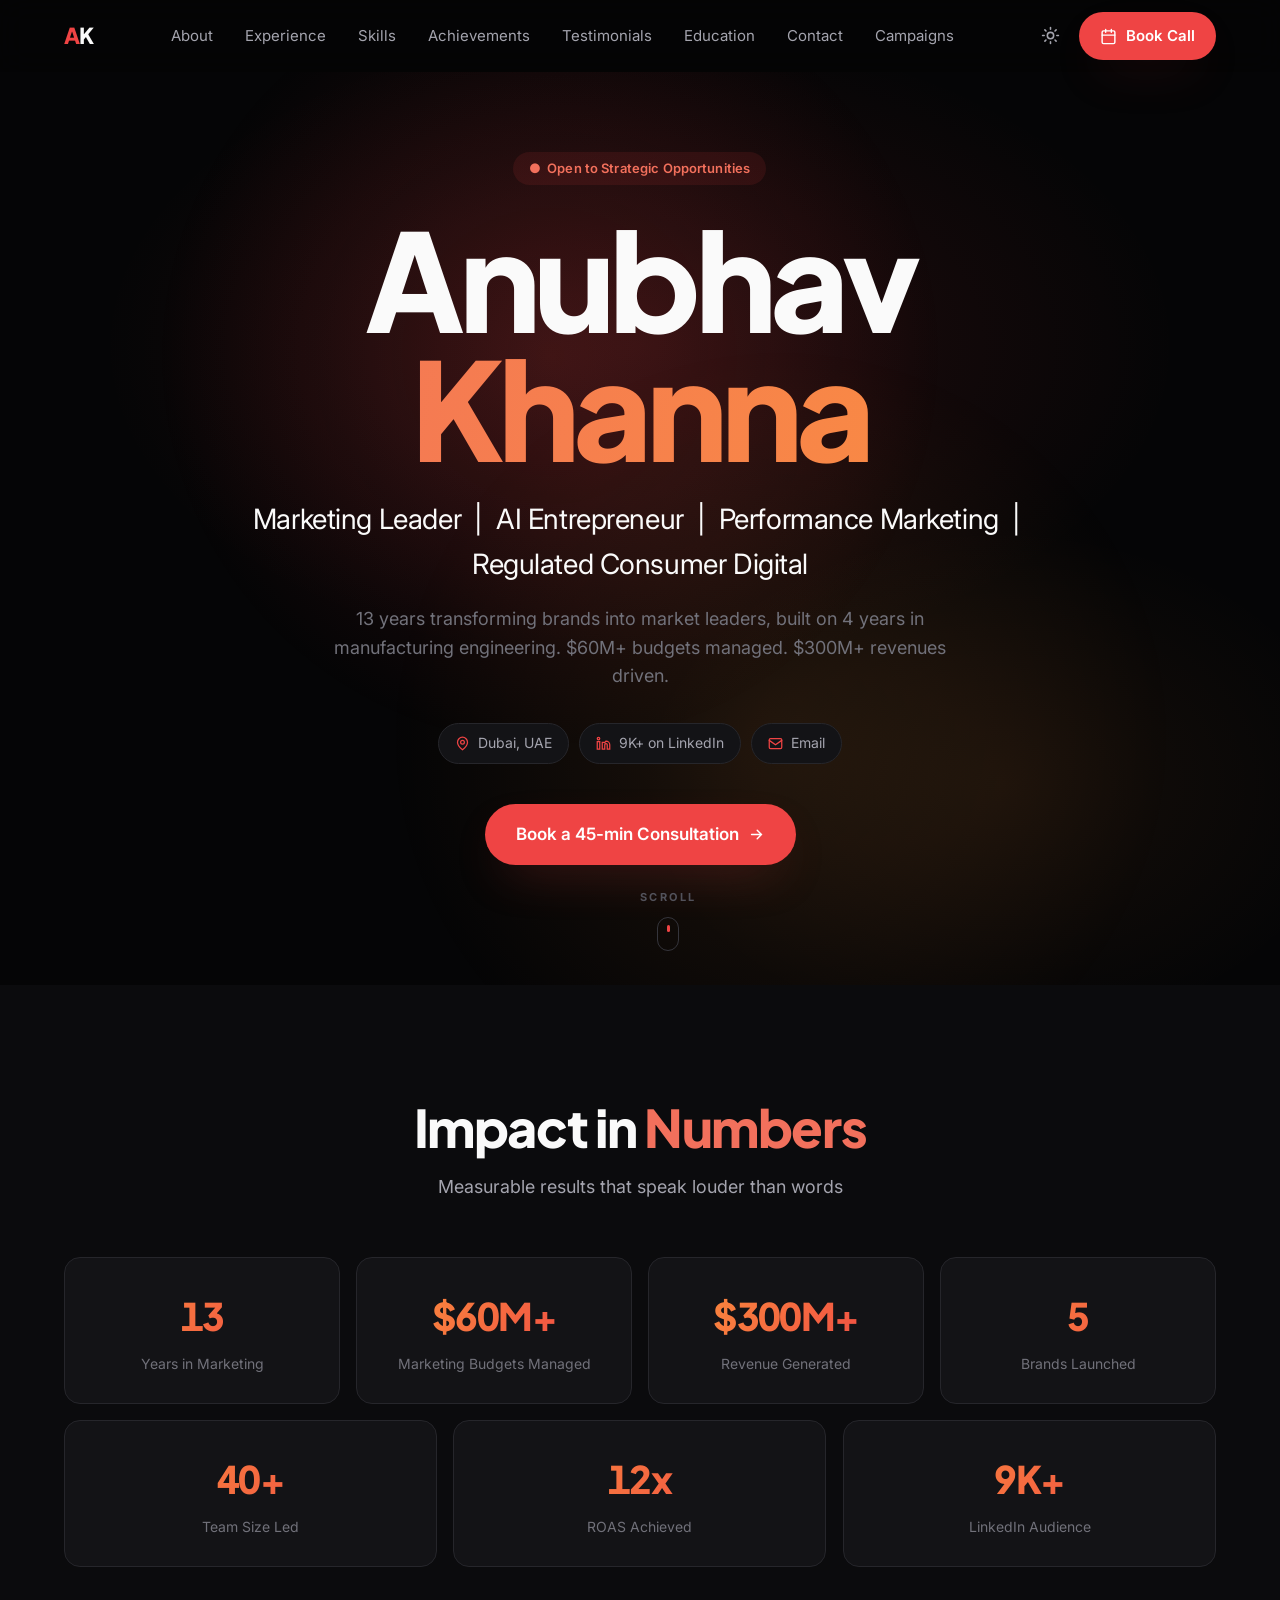
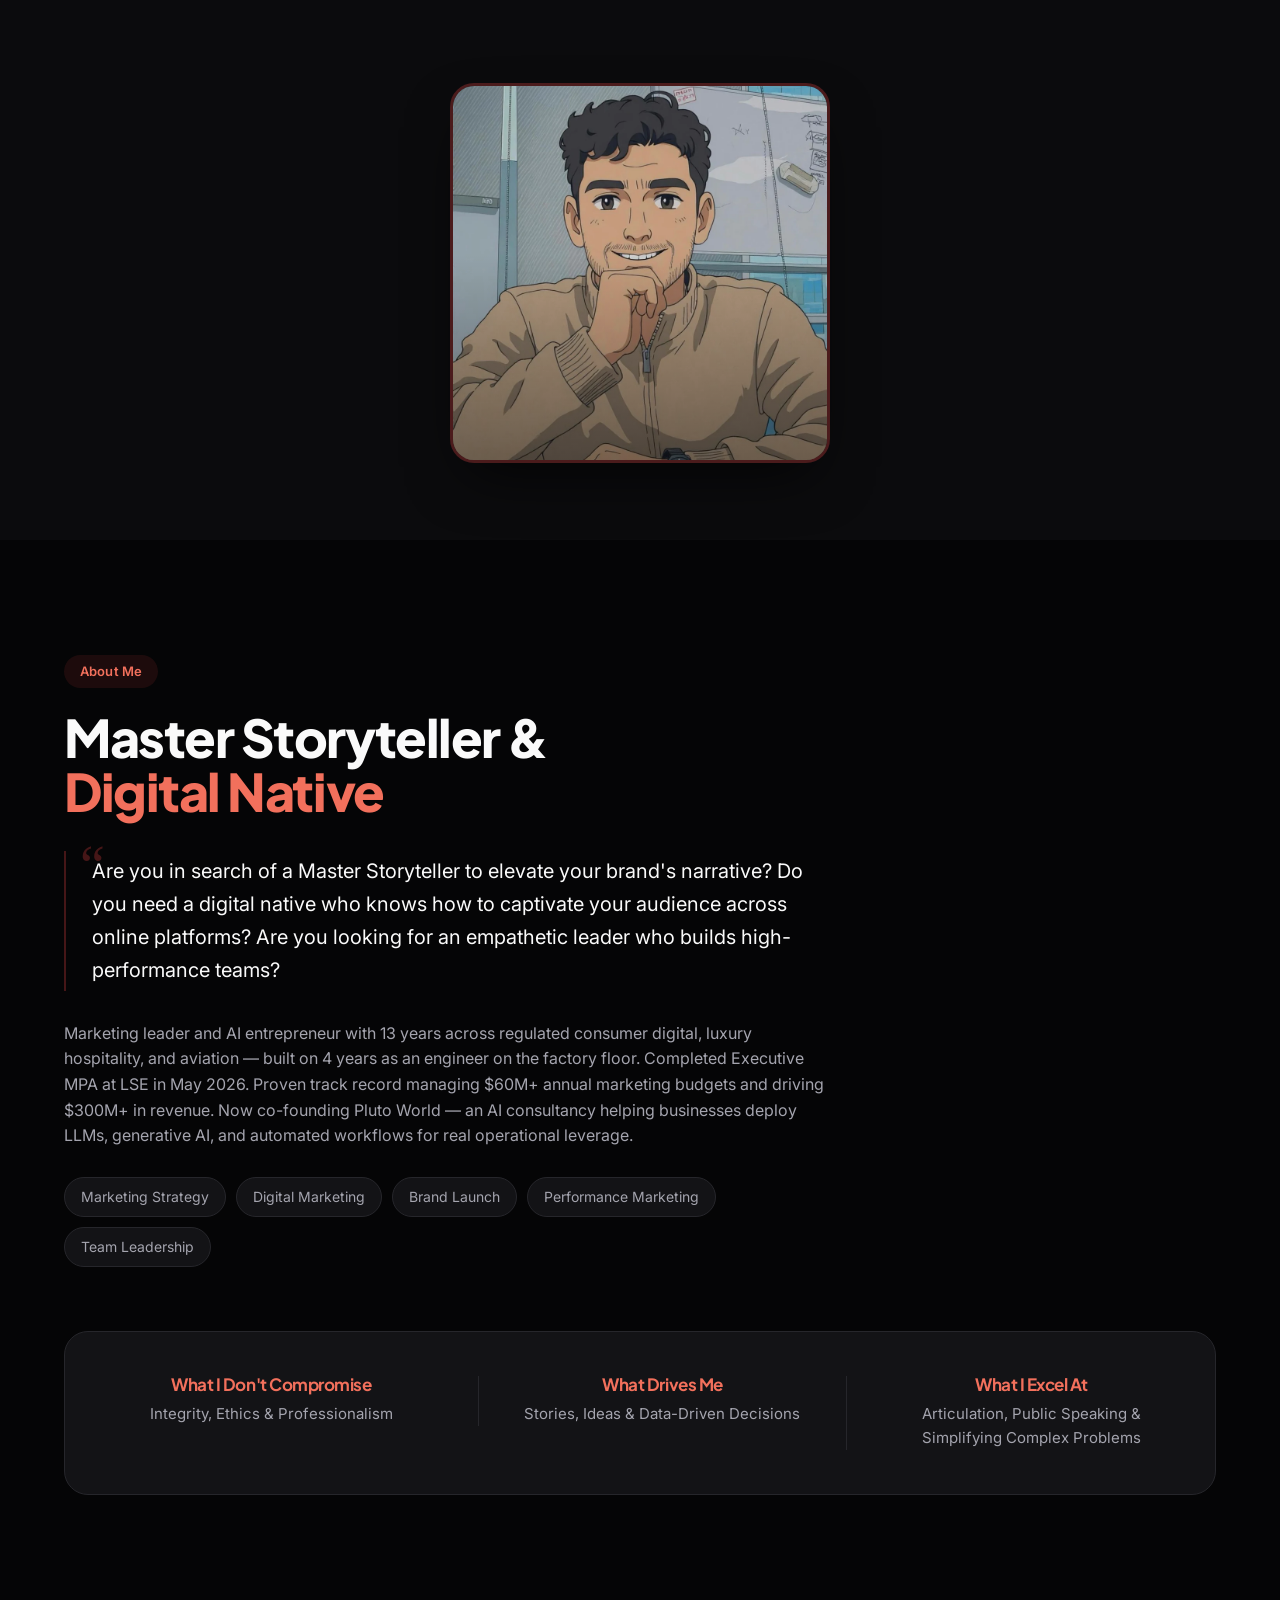
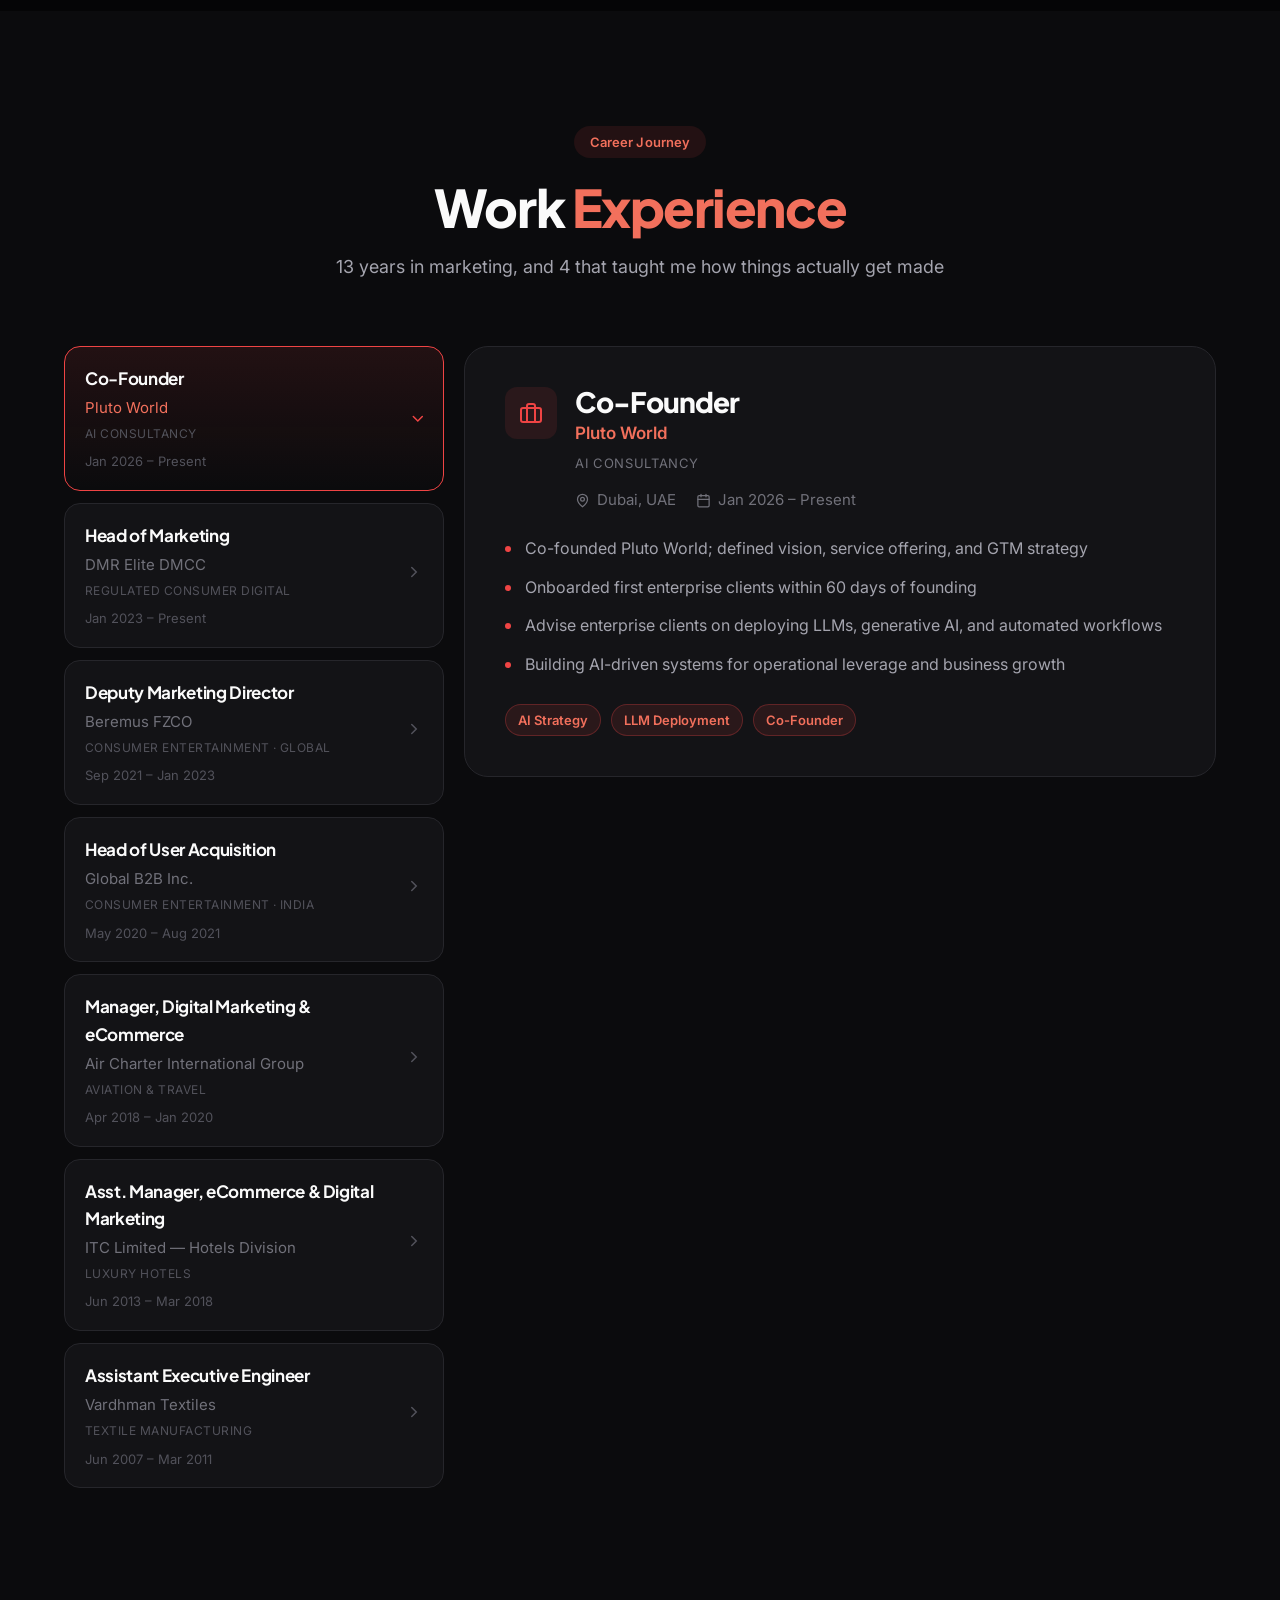
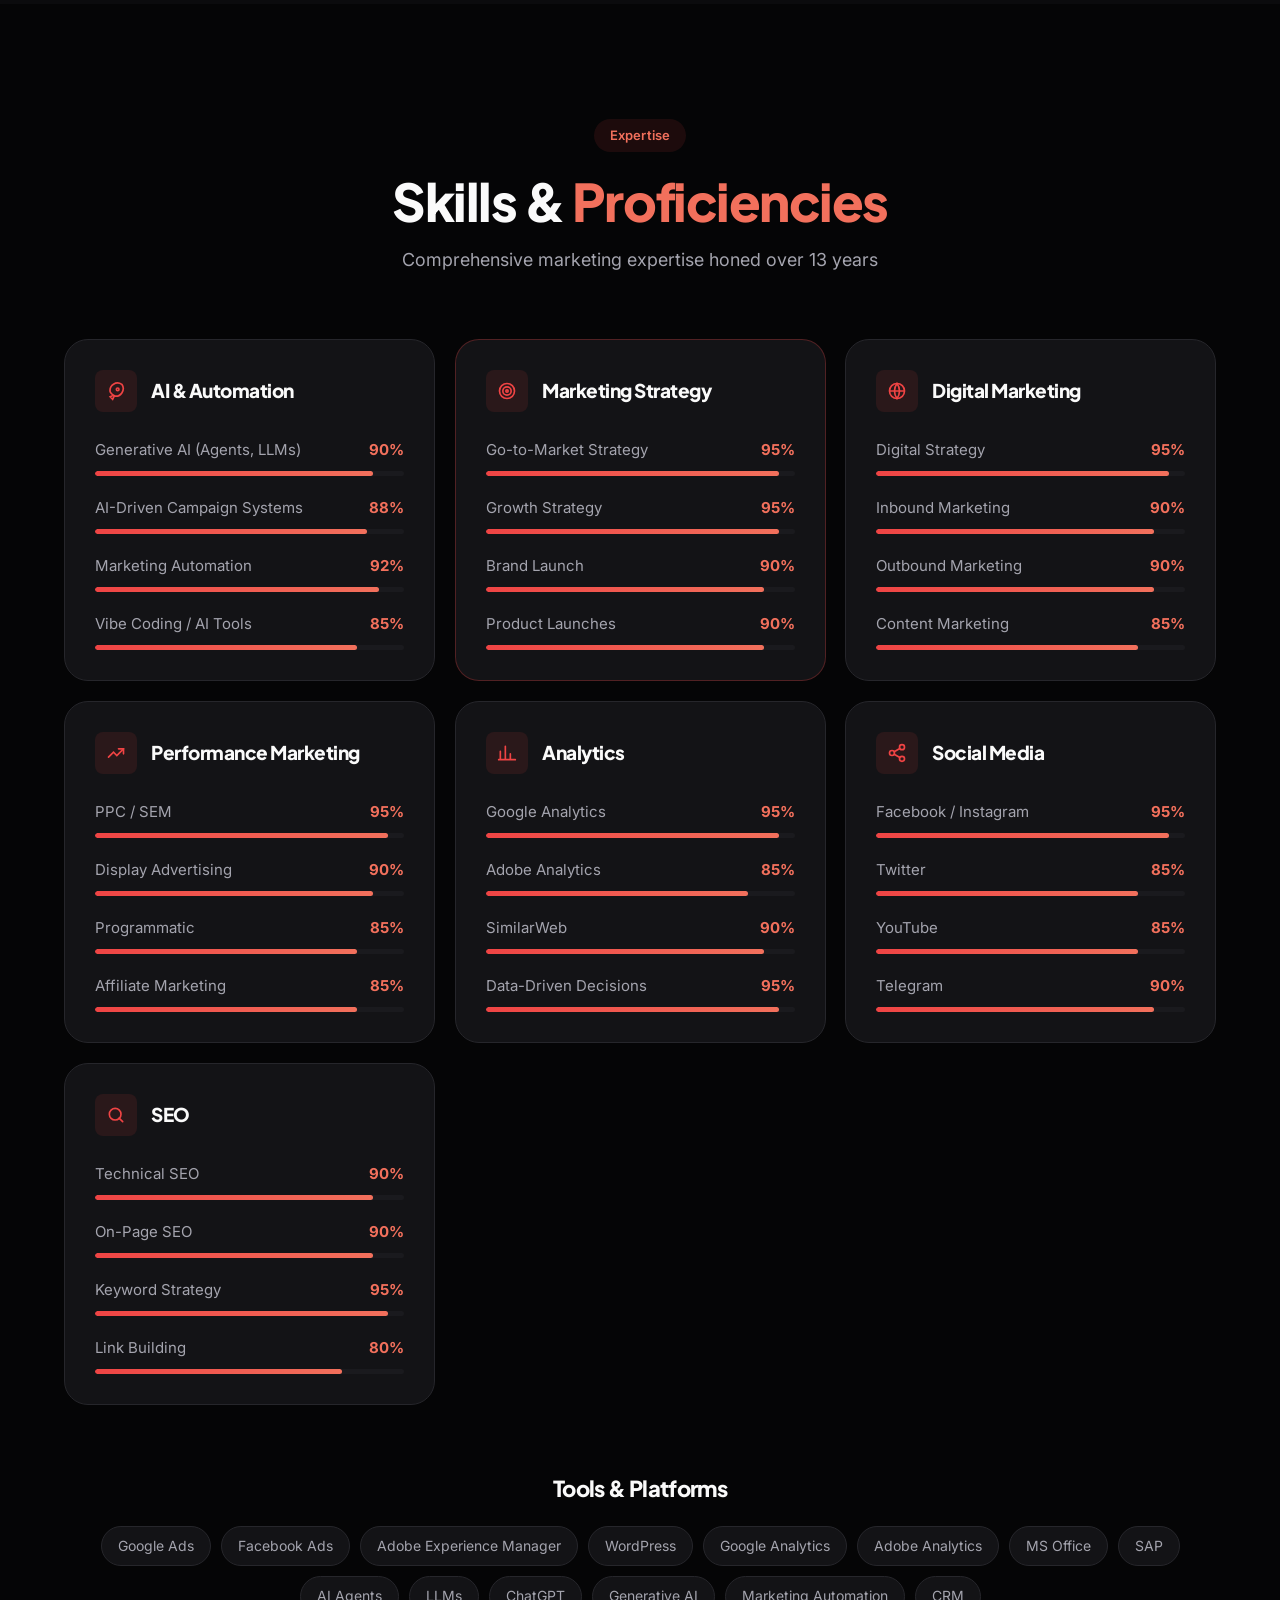
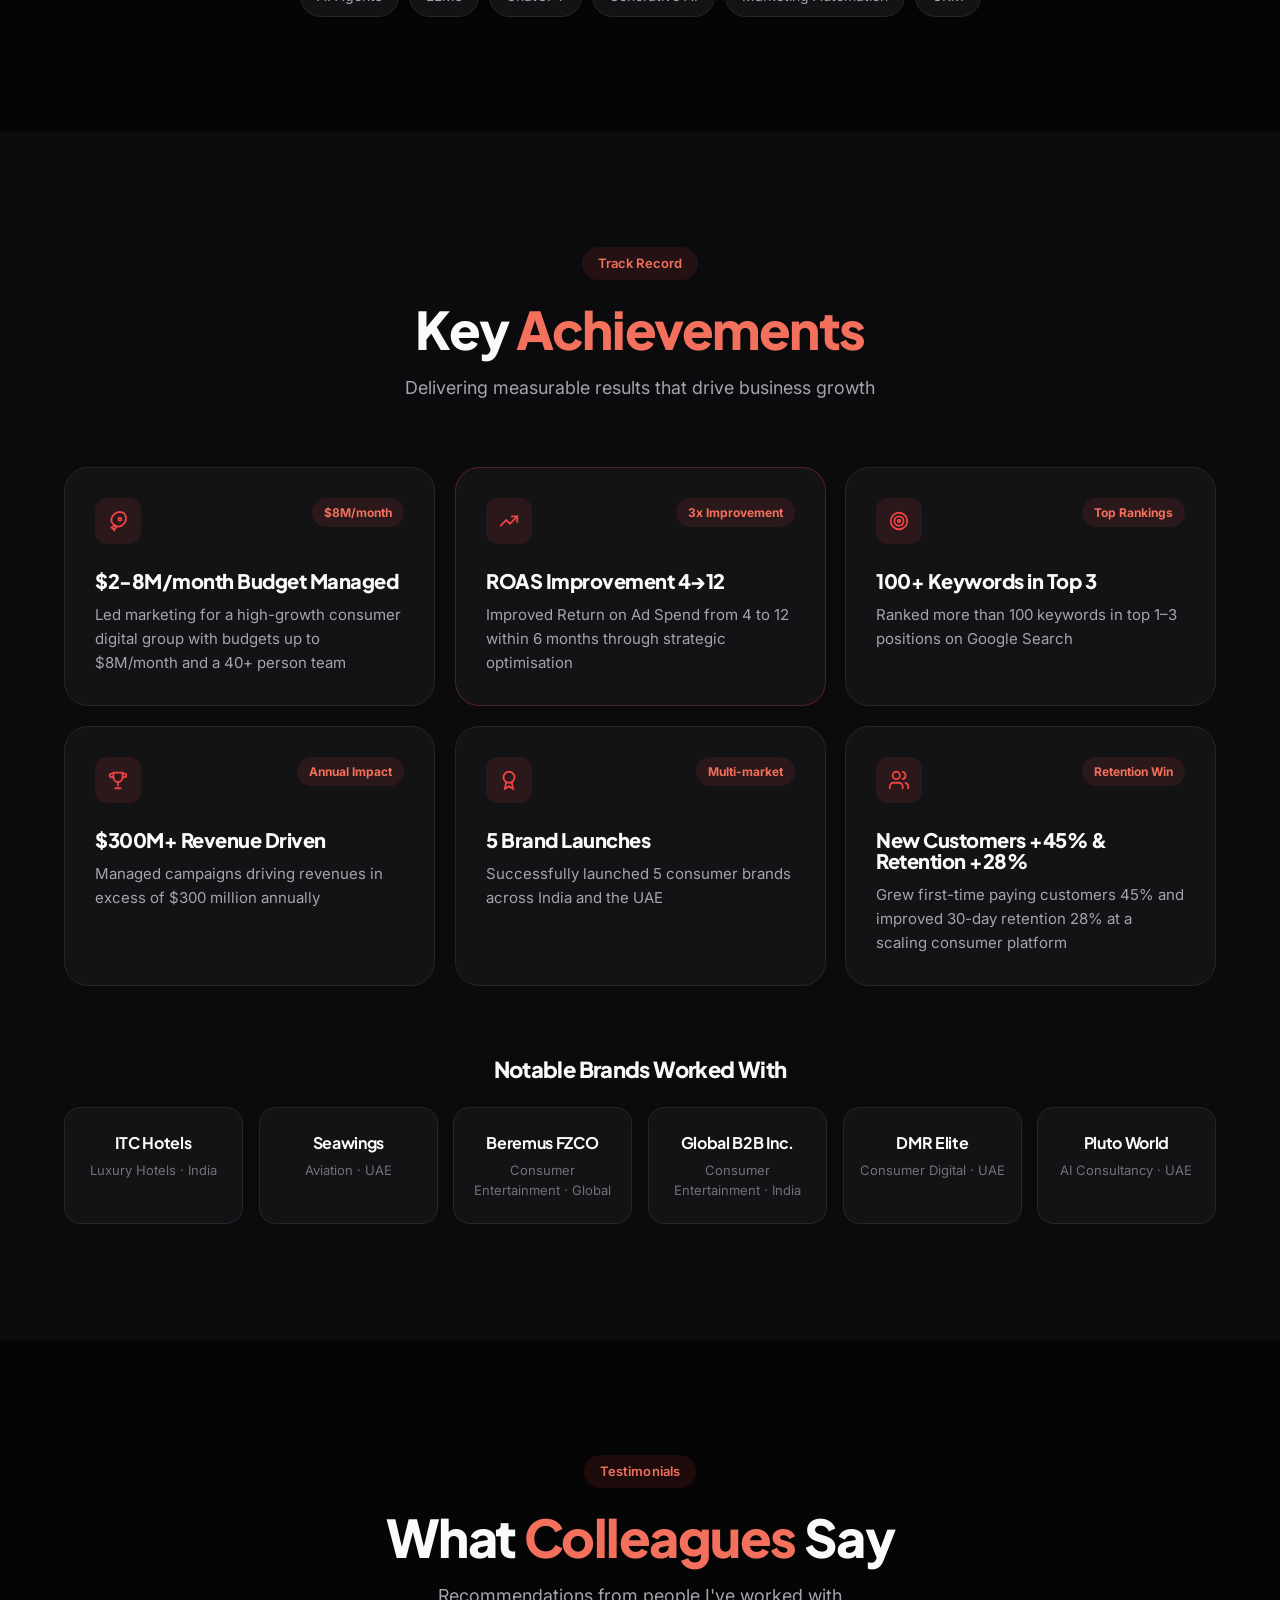
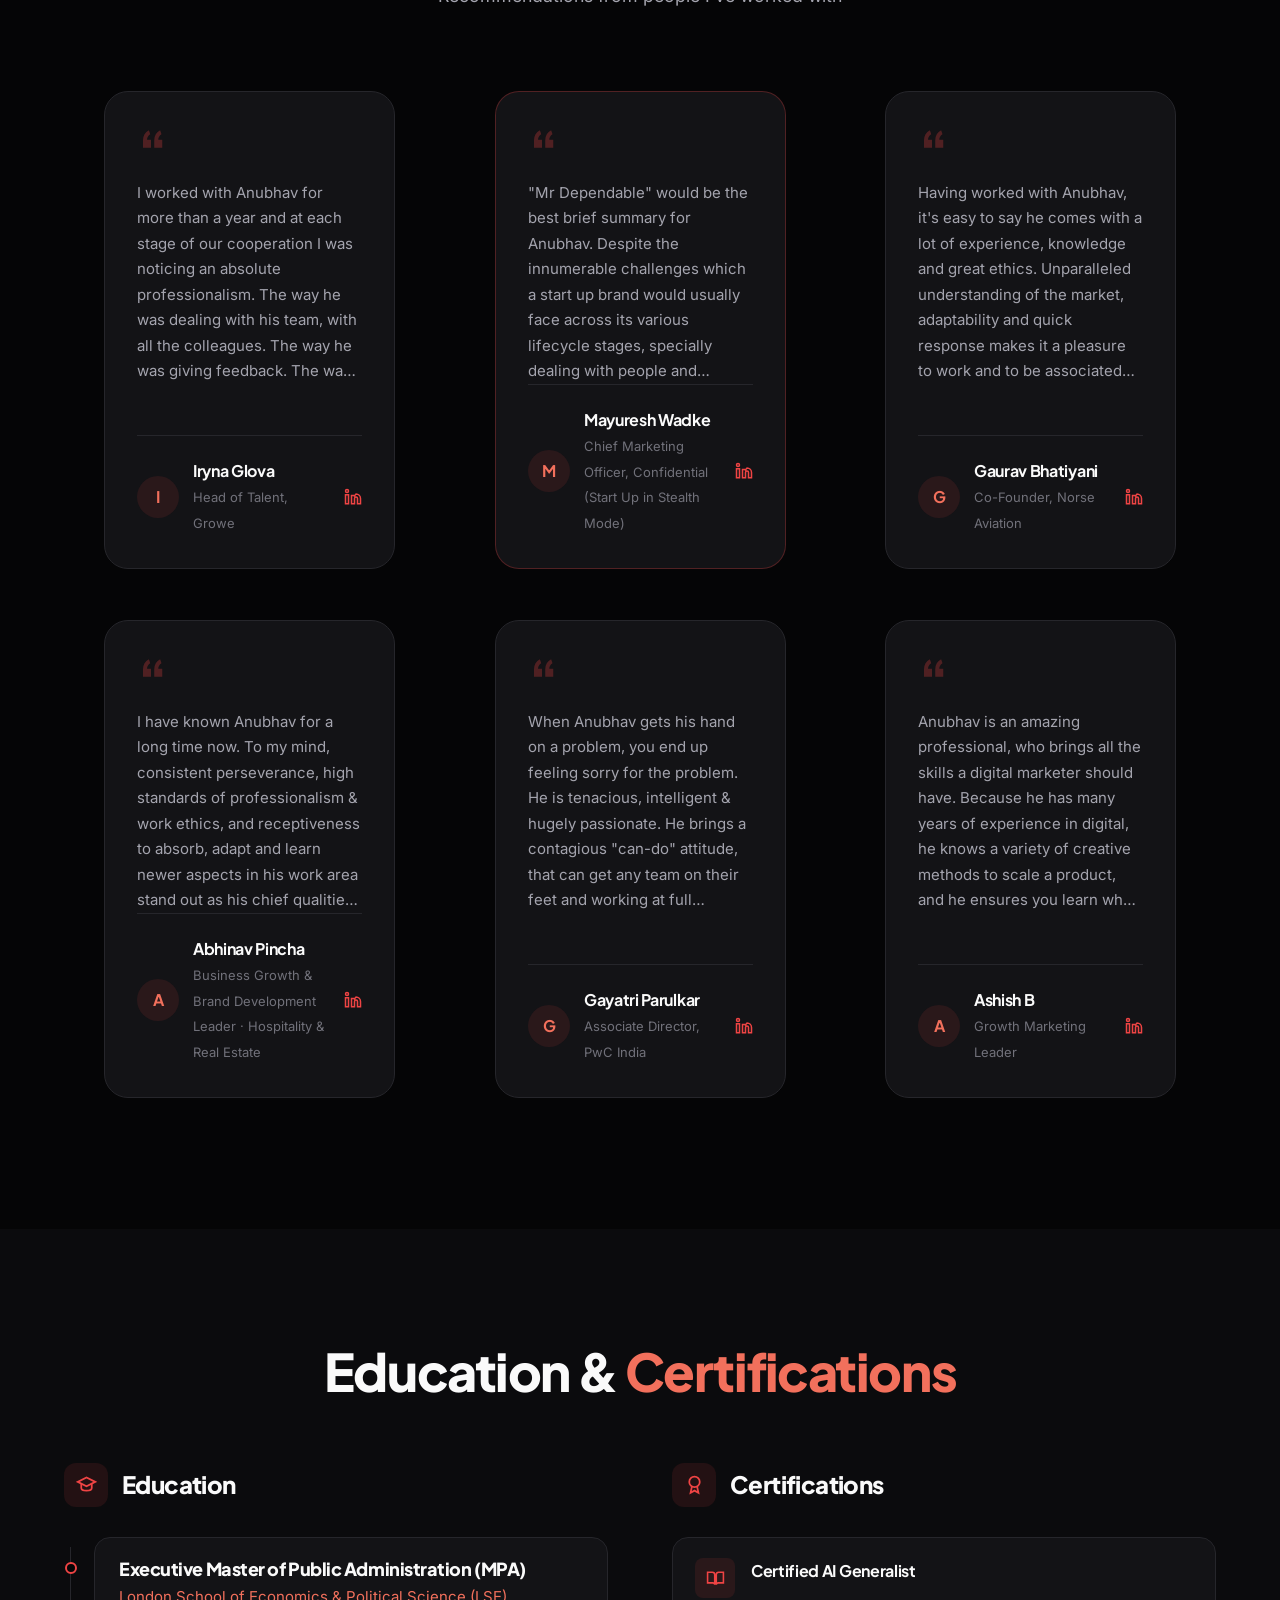
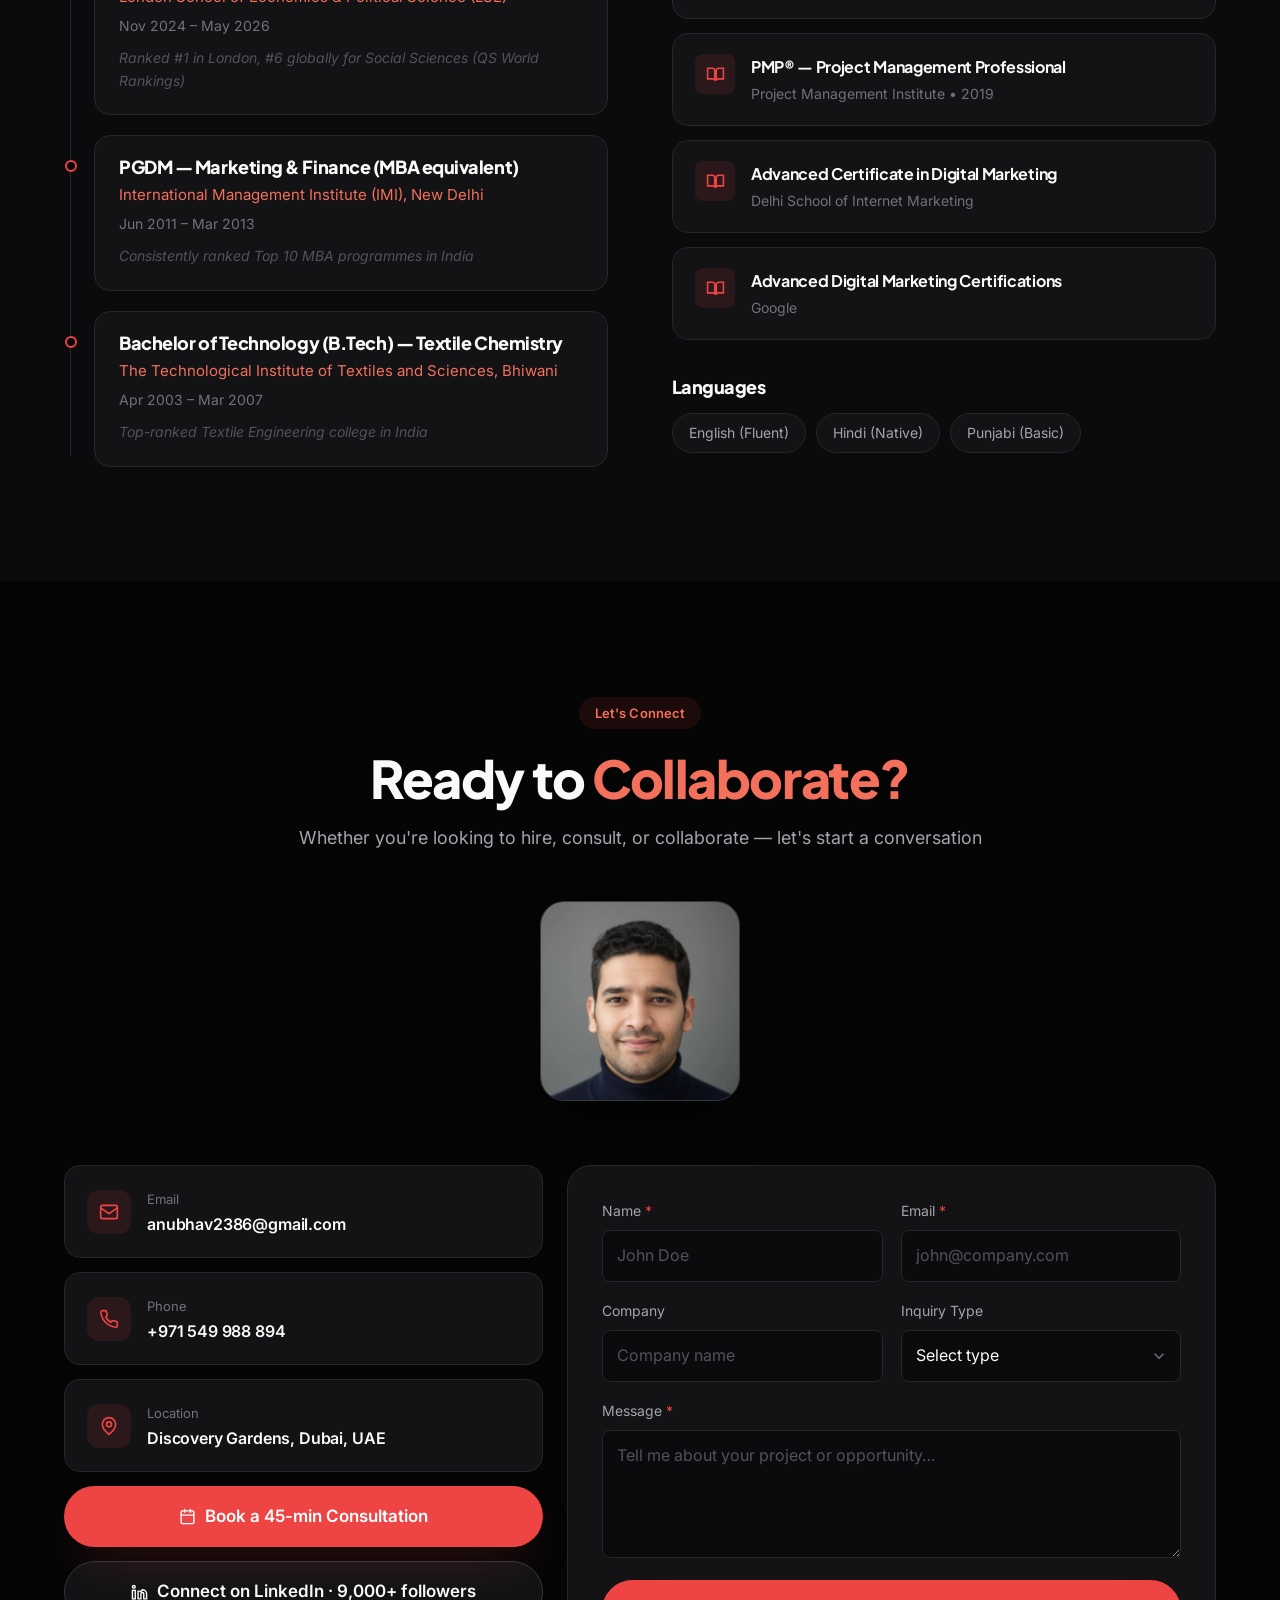
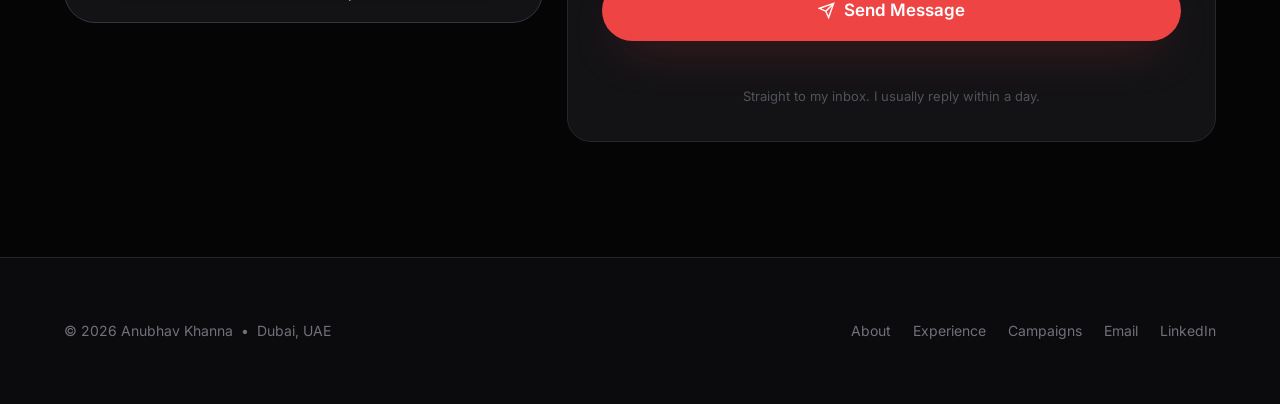
==== commit 899431d1: "No indexing fixes" ====
--- a/index.html
+++ b/index.html
@@ -6,7 +6,8 @@
 <title>Anubhav Khanna — Marketing Leader &amp; AI Entrepreneur | Dubai</title>
 <meta name="description" content="Marketing leader and AI entrepreneur with 13 years across regulated consumer digital, luxury hospitality and aviation, plus 4 years in manufacturing engineering. $60M+ budgets managed, $300M+ revenue driven. Based in Dubai.">
 <meta name="author" content="Anubhav Khanna">
-<meta name="robots" content="noindex, nofollow">
+<!-- PUBLIC: this page is meant to be found in search. Deliberate. -->
+<meta name="robots" content="index, follow">
 <link rel="canonical" href="https://anubhavkhanna.com/">
 
 <meta property="og:type" content="website">
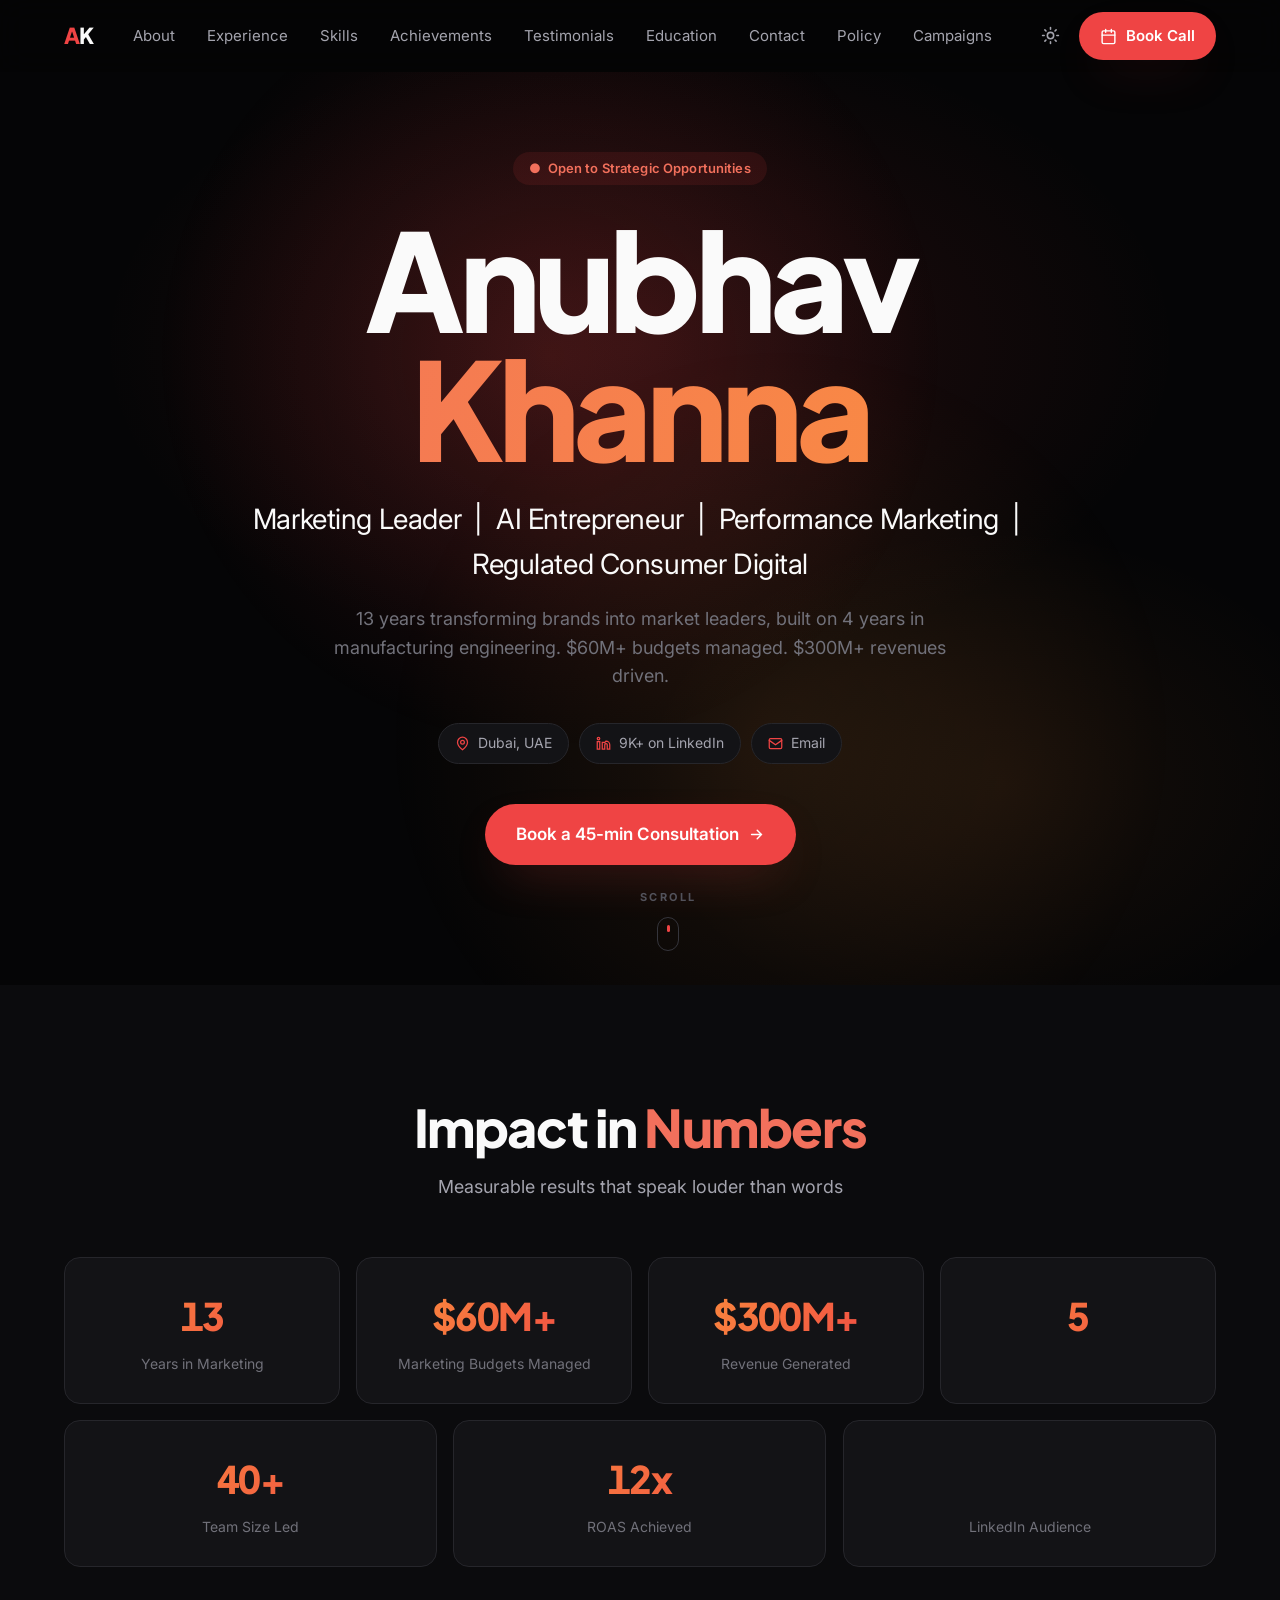
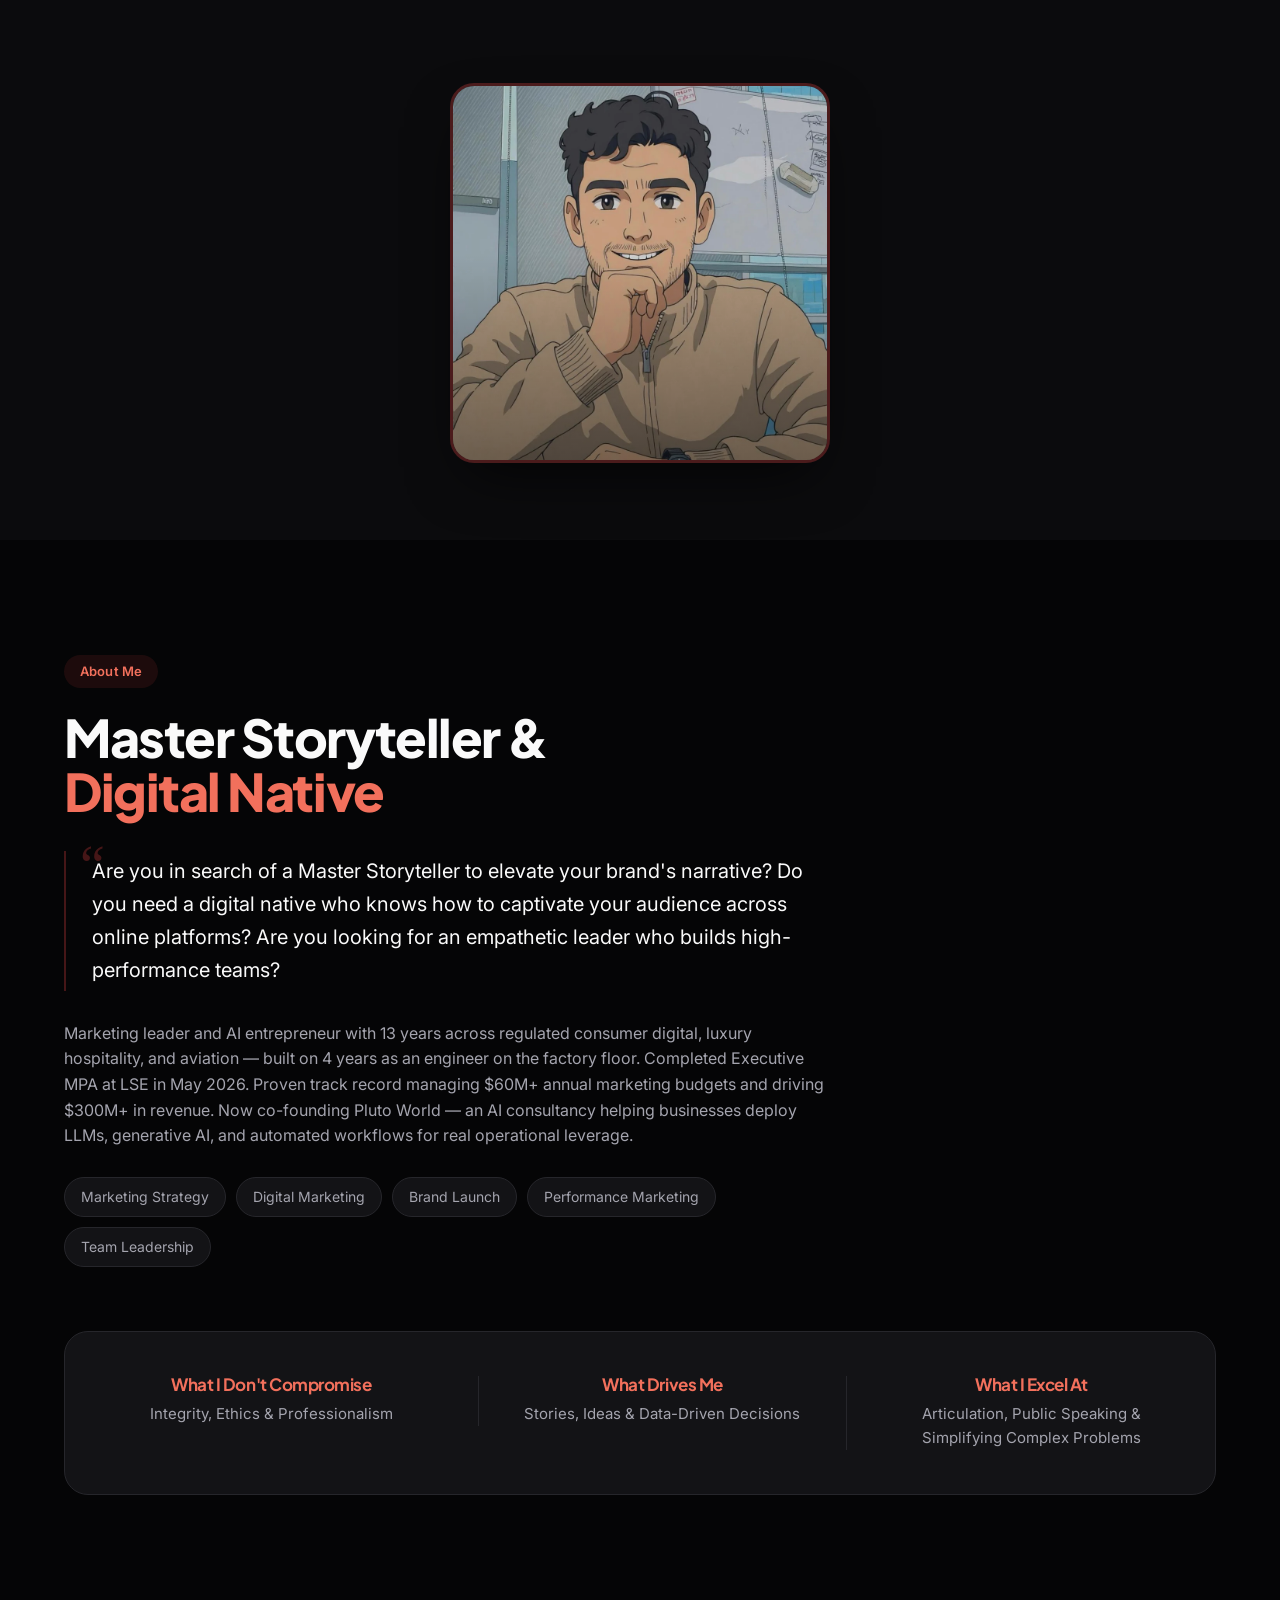
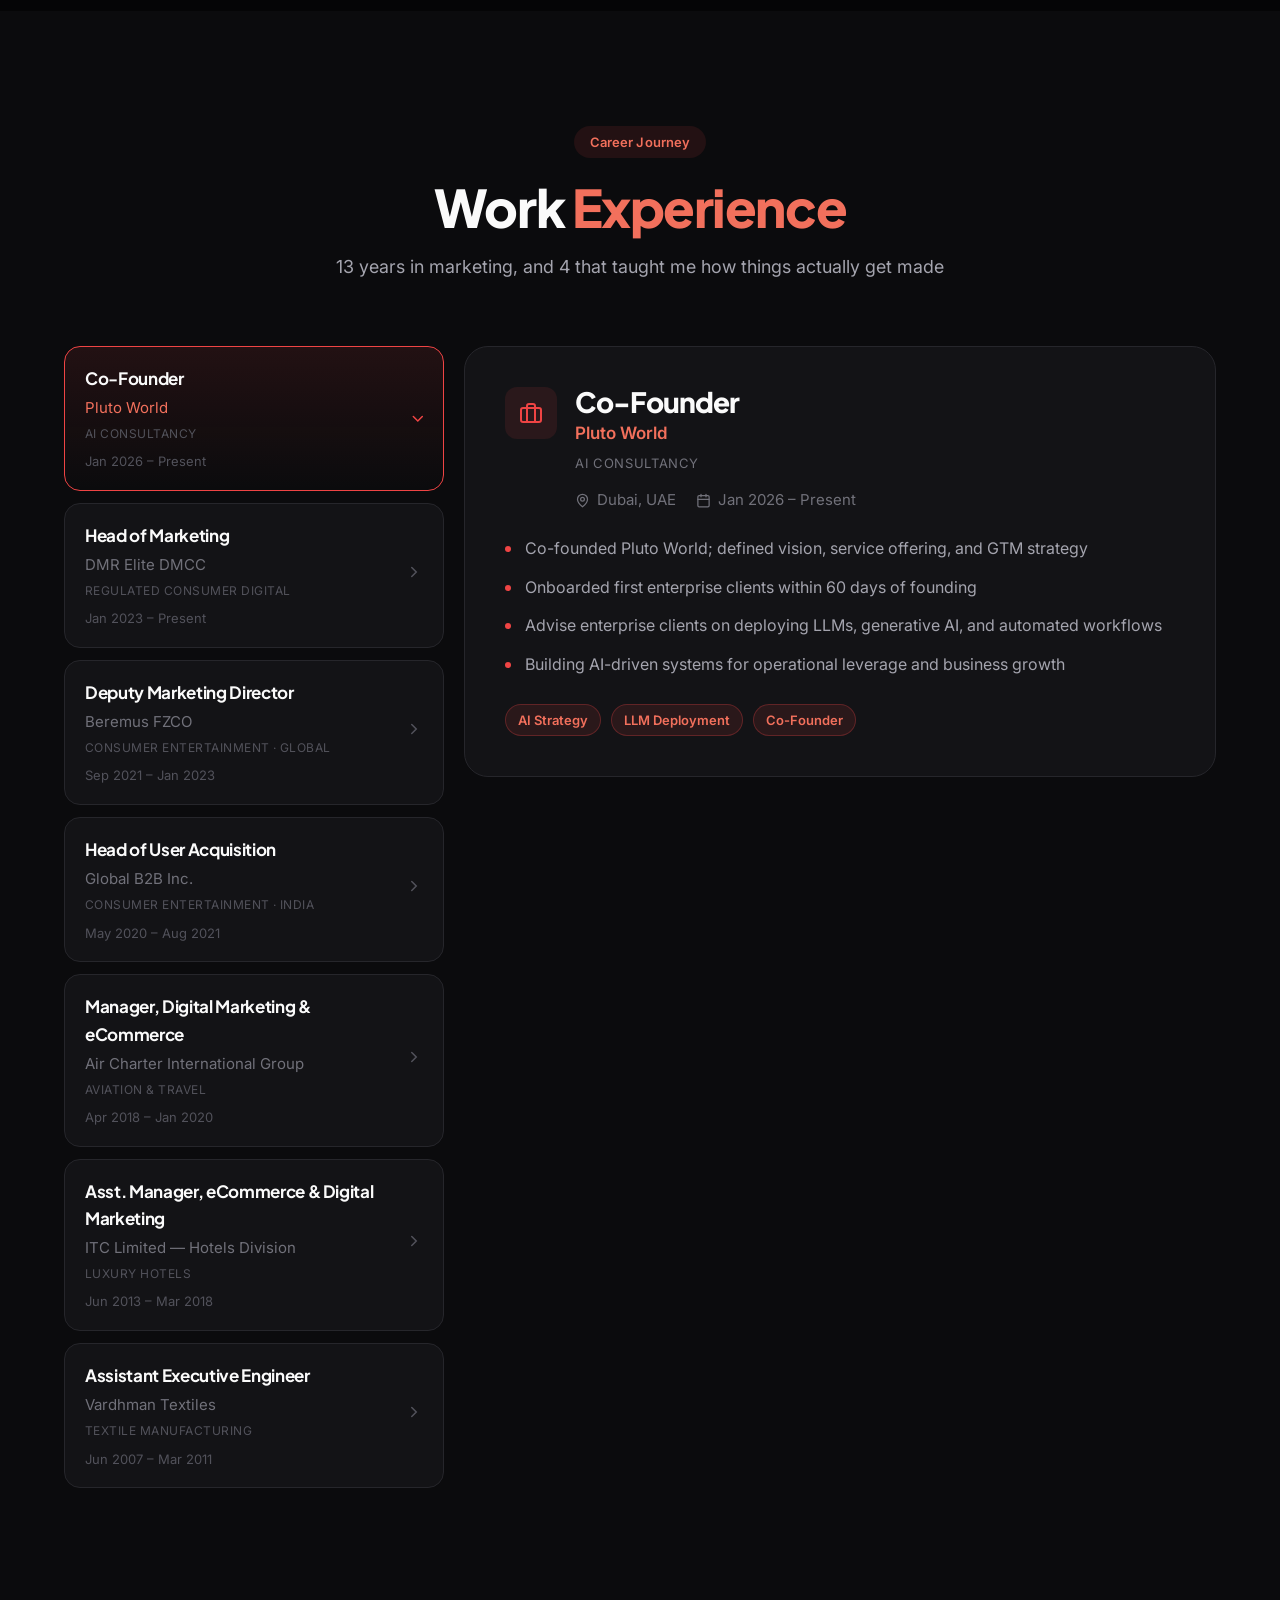
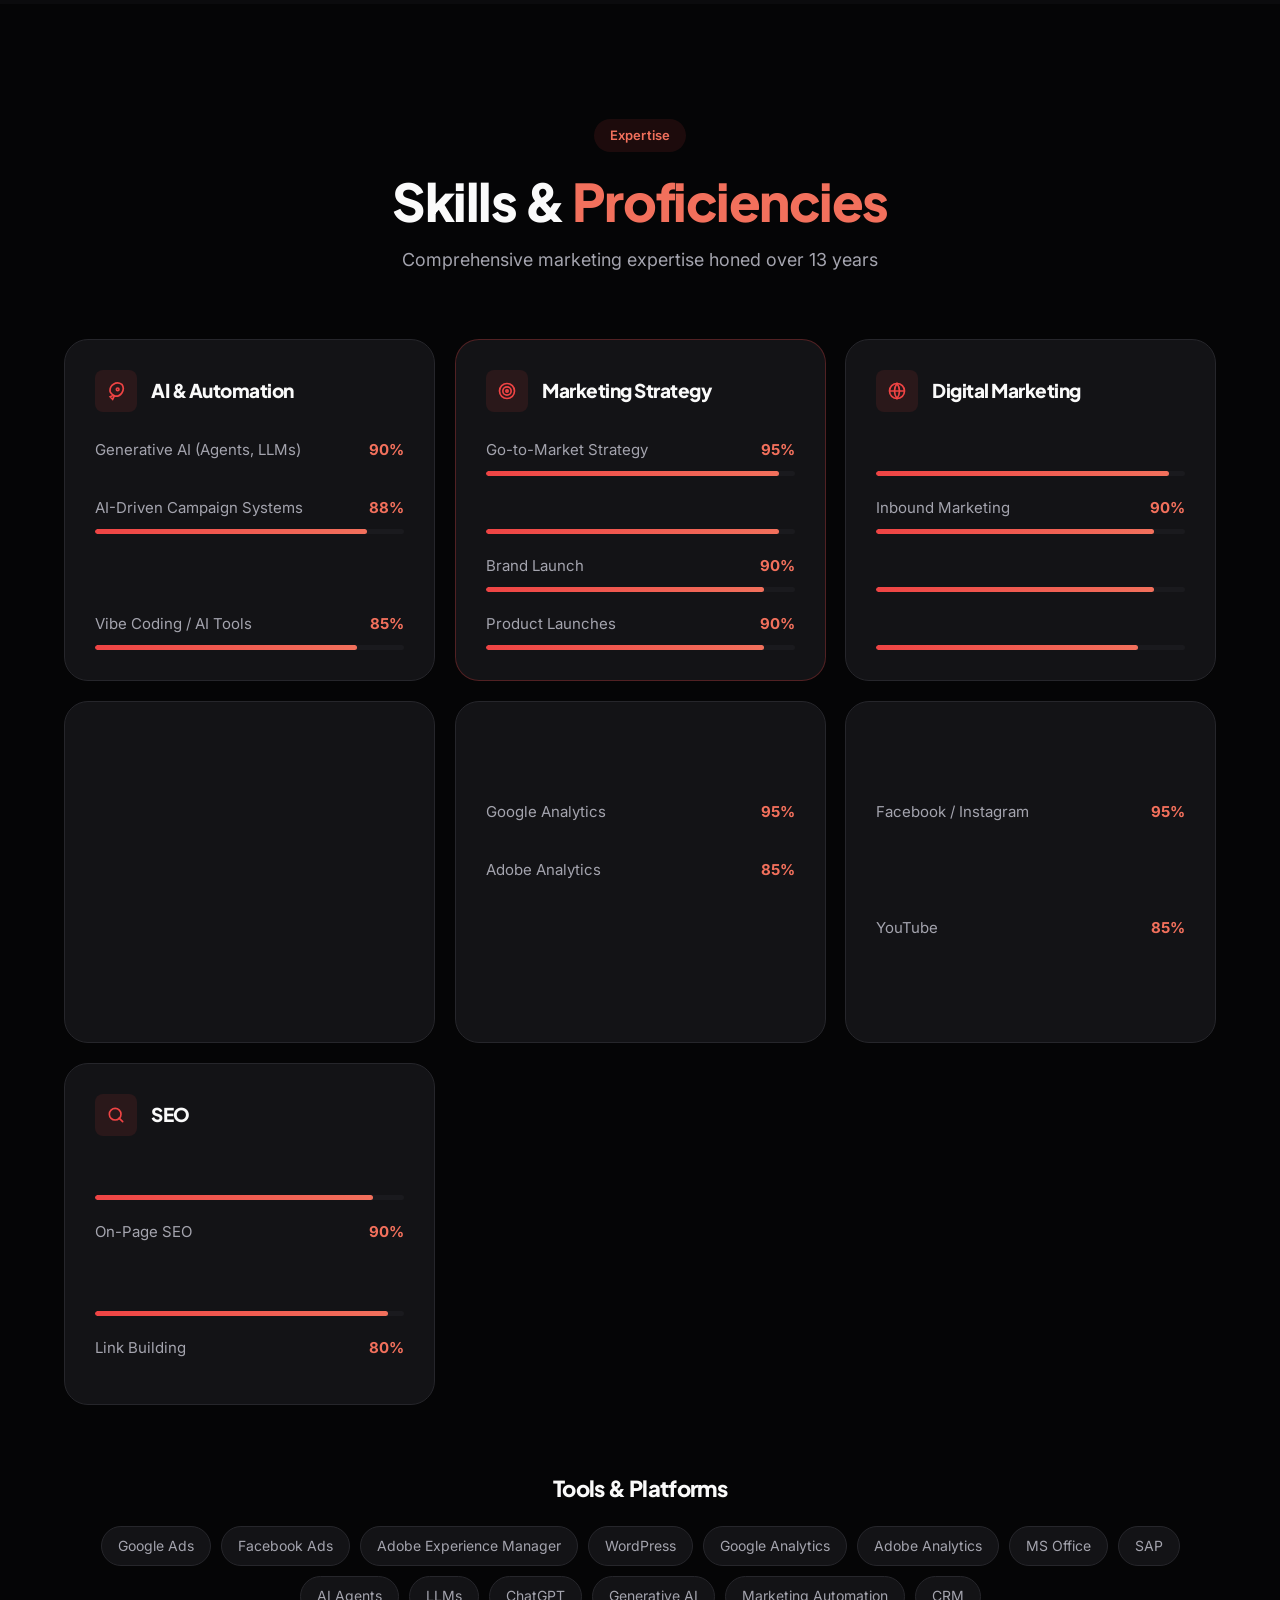
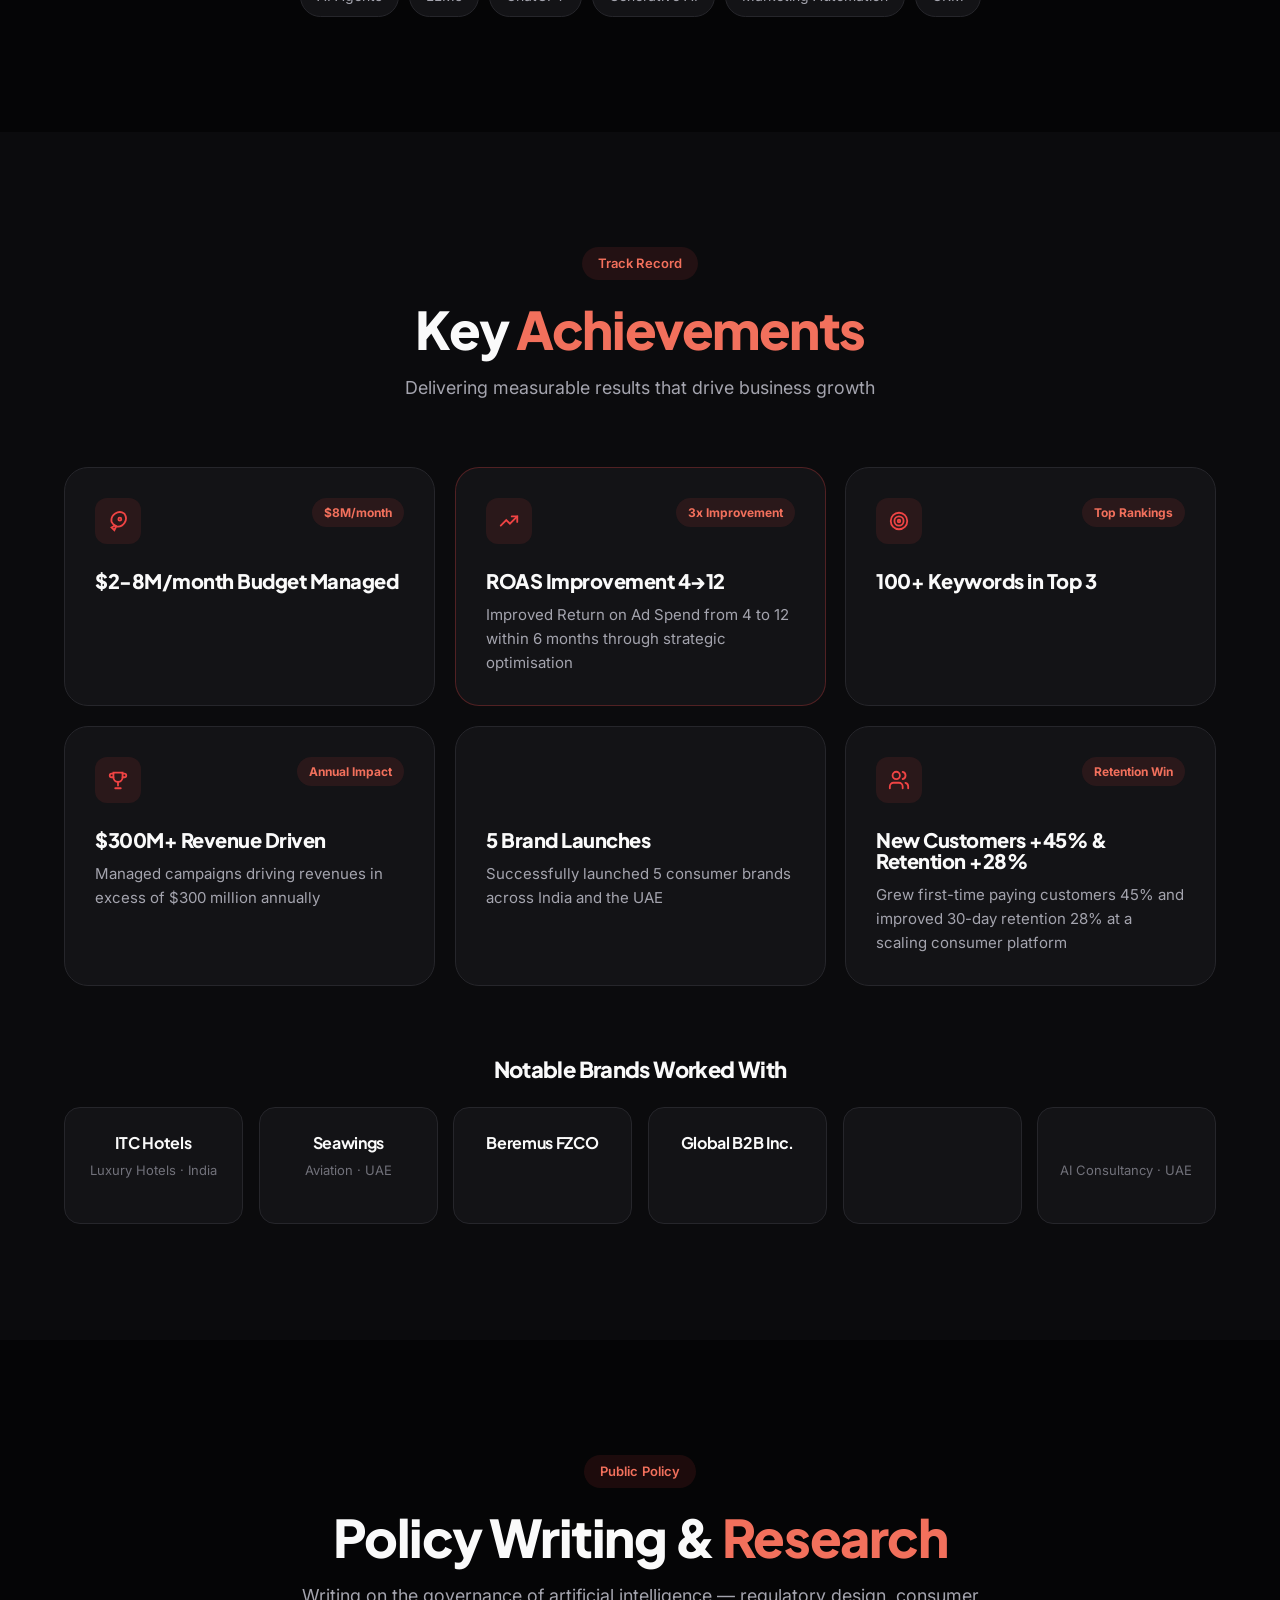
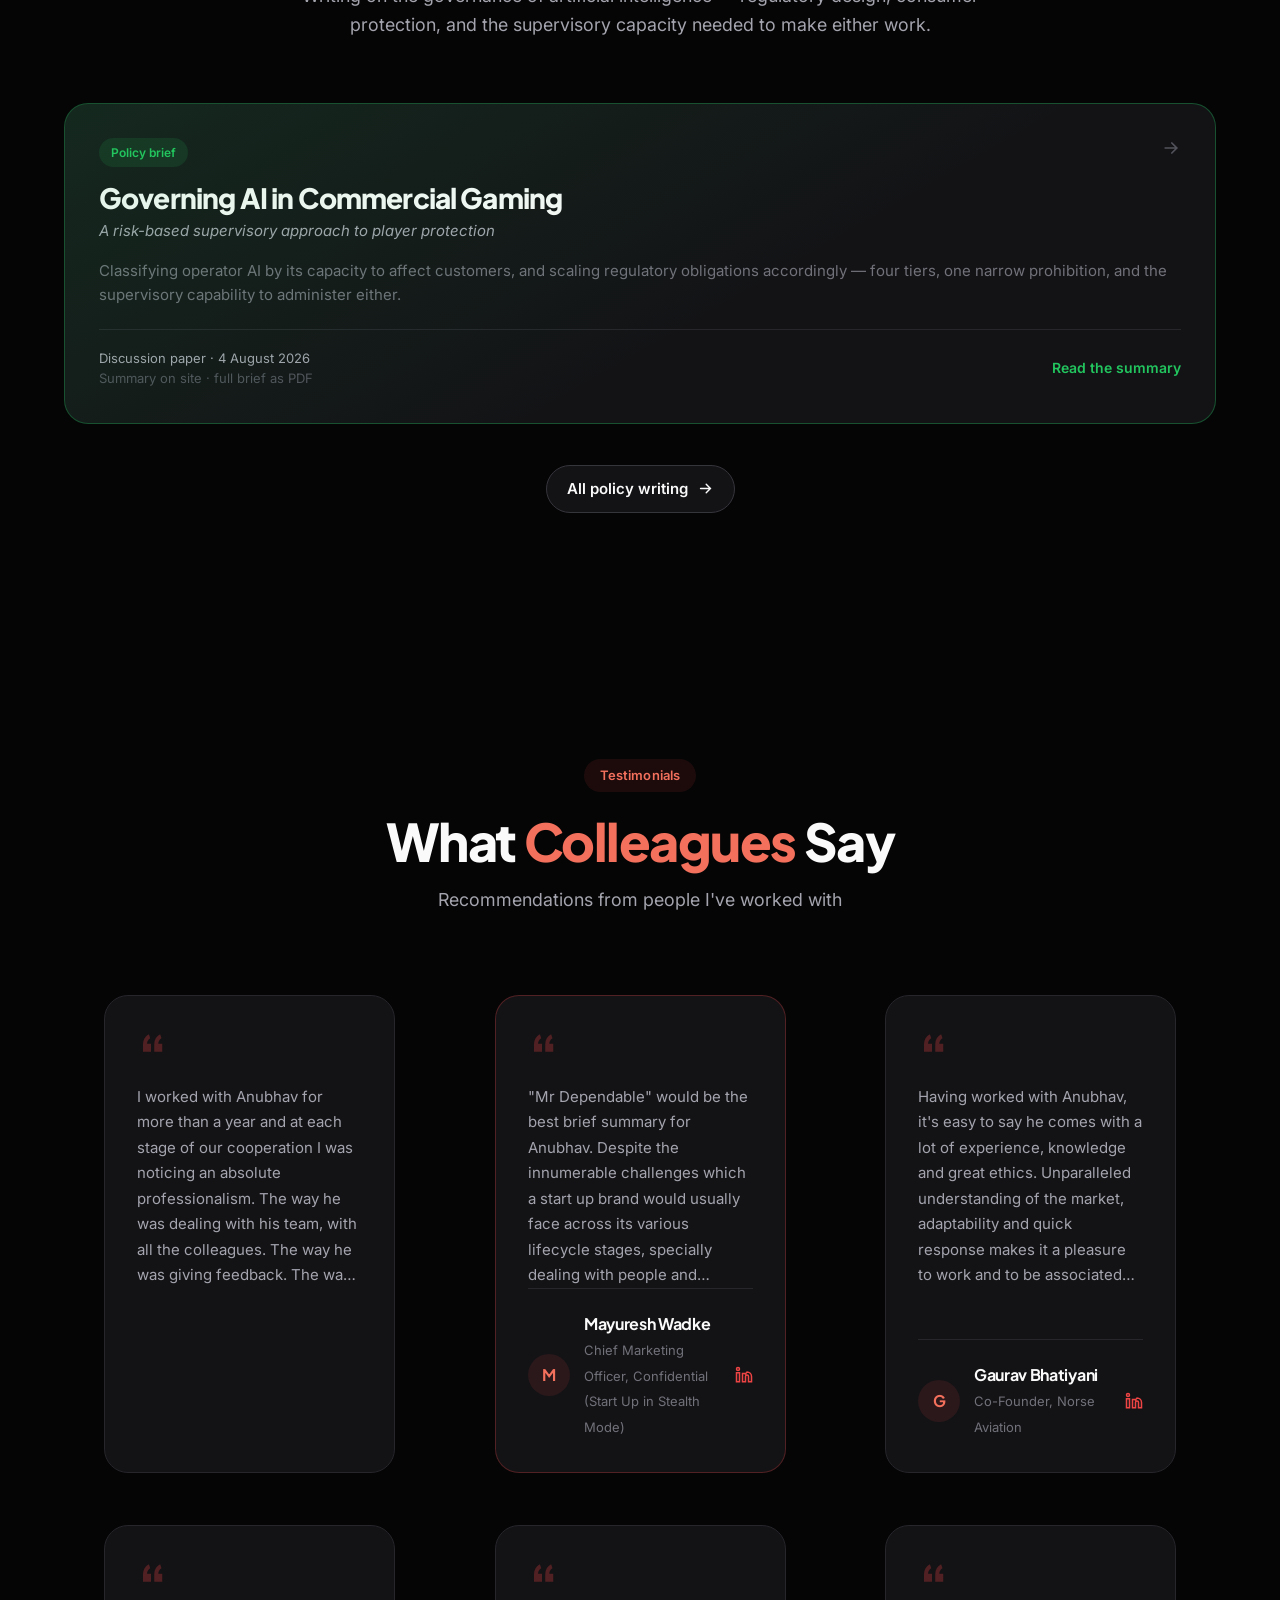
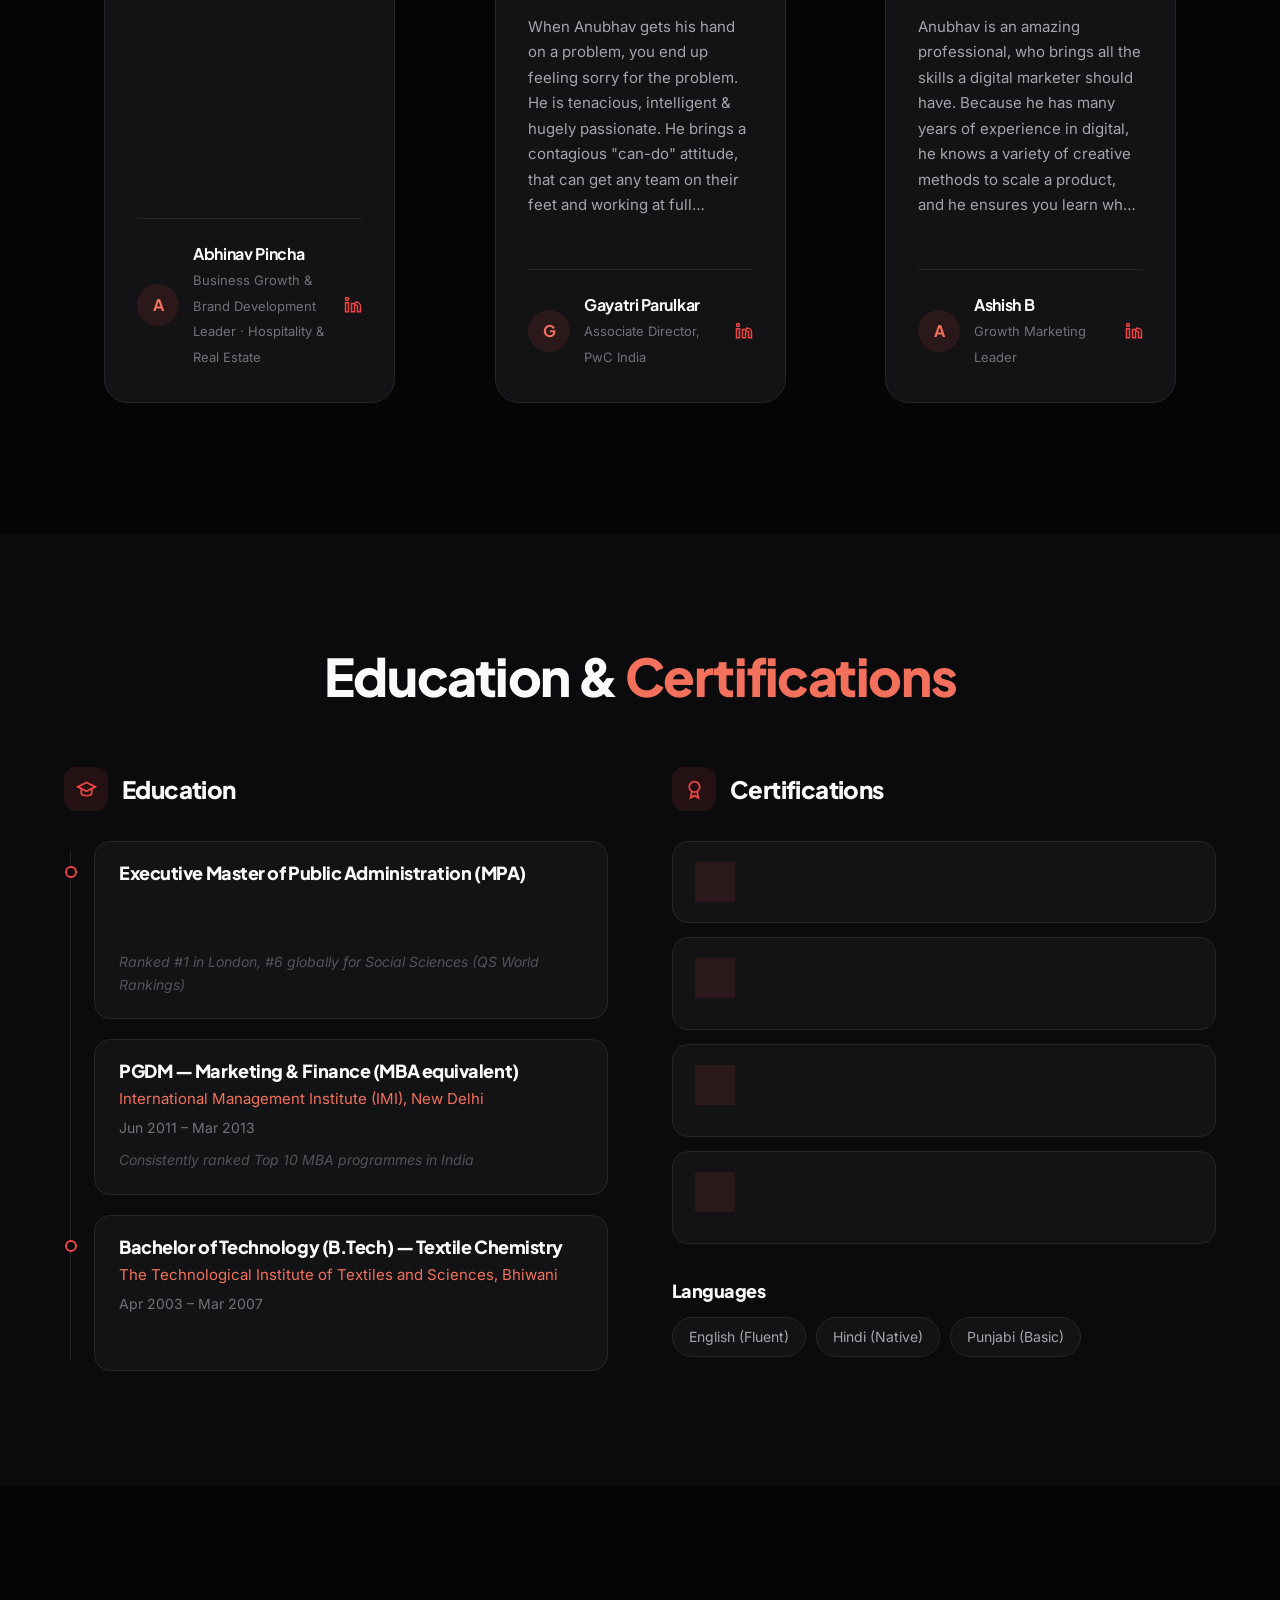
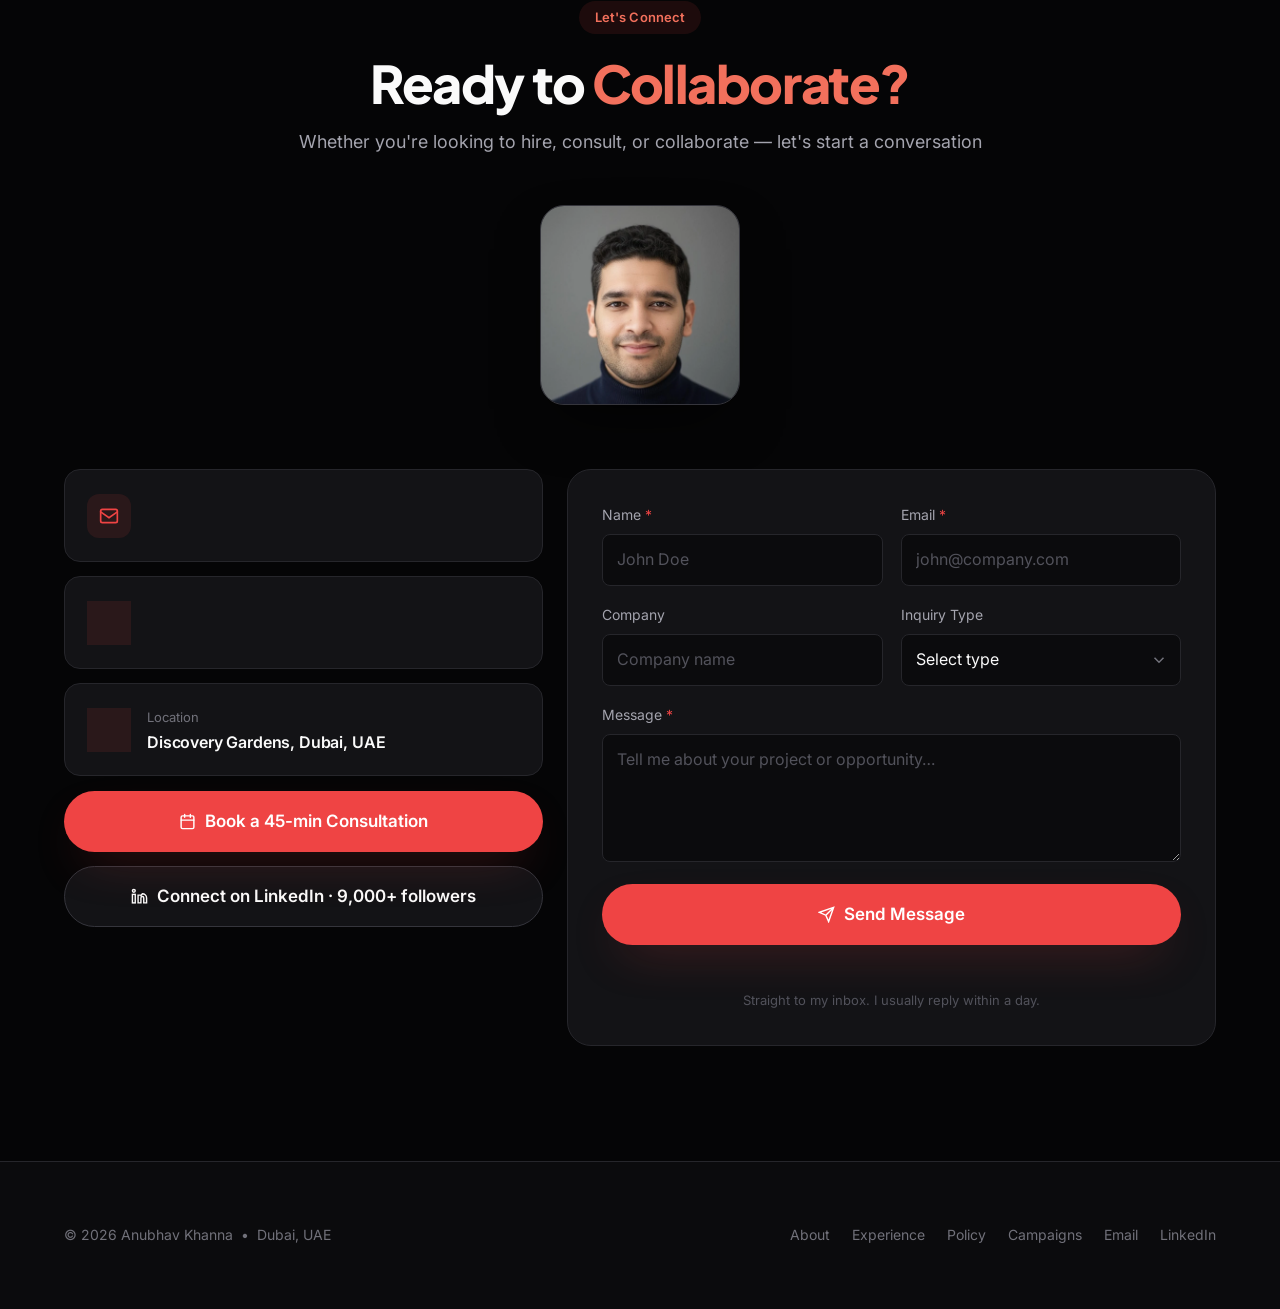
==== commit 50624a1d: "policy section addition" ====
--- a/index.html
+++ b/index.html
@@ -89,6 +89,7 @@
       <a class="nav__link" href="#testimonials">Testimonials</a>
       <a class="nav__link" href="#education">Education</a>
       <a class="nav__link" href="#contact">Contact</a>
+      <a class="nav__link" href="public-policy/">Policy</a>
       <a class="nav__link" href="campaigns/">Campaigns</a>
     </nav>
 
@@ -584,6 +585,44 @@
   </div>
 </section>
 
+<!-- ==================== PUBLIC POLICY ==================== -->
+<section class="section" id="policy">
+  <div class="shell">
+    <div class="section__head section__head--center reveal">
+      <span class="eyebrow">Public Policy</span>
+      <h2 class="h2" style="margin-top:22px">Policy Writing &amp; <span class="accent">Research</span></h2>
+      <p class="section__sub">Writing on the governance of artificial intelligence &mdash; regulatory design, consumer protection, and the supervisory capacity needed to make either work.</p>
+    </div>
+
+    <div class="tiles">
+
+      <a class="tile camp reveal" data-accent="green" href="public-policy/governing-ai-in-commercial-gaming/">
+        <div class="tile__body">
+          <div class="tile__top">
+            <span class="tile__cat">Policy brief</span>
+            <span class="tile__arrow" aria-hidden="true"><svg><use href="#ic-arrow-r"></use></svg></span>
+          </div>
+          <h3 style="margin:16px 0 0;font-size:clamp(1.375rem,2.4vw,1.75rem);letter-spacing:-.03em">Governing AI in Commercial Gaming</h3>
+          <p class="tile__sub">A risk-based supervisory approach to player protection</p>
+          <p class="tile__desc">Classifying operator AI by its capacity to affect customers, and scaling regulatory obligations accordingly &mdash; four tiers, one narrow prohibition, and the supervisory capability to administer either.</p>
+          <div class="tile__foot">
+            <div>
+              <div class="tile__org">Discussion paper &middot; 4 August 2026</div>
+              <div class="tile__role">Summary on site &middot; full brief as PDF</div>
+            </div>
+            <span class="tile__cta">Read the summary</span>
+          </div>
+        </div>
+      </a>
+
+    </div>
+
+    <p style="margin-top:40px;text-align:center">
+      <a class="btn btn--outline" href="public-policy/">All policy writing<svg aria-hidden="true"><use href="#ic-arrow-r"></use></svg></a>
+    </p>
+  </div>
+</section>
+
 <!-- ==================== TESTIMONIALS ==================== -->
 <section class="section" id="testimonials">
   <div class="shell">
@@ -828,6 +867,7 @@
     <nav class="footer__links" aria-label="Footer">
       <a href="#about">About</a>
       <a href="#experience">Experience</a>
+      <a href="public-policy/">Policy</a>
       <a href="campaigns/">Campaigns</a>
       <a href="mailto:anubhav2386@gmail.com">Email</a>
       <a href="https://www.linkedin.com/in/anubhav-khanna2386/" target="_blank" rel="noopener">LinkedIn</a>
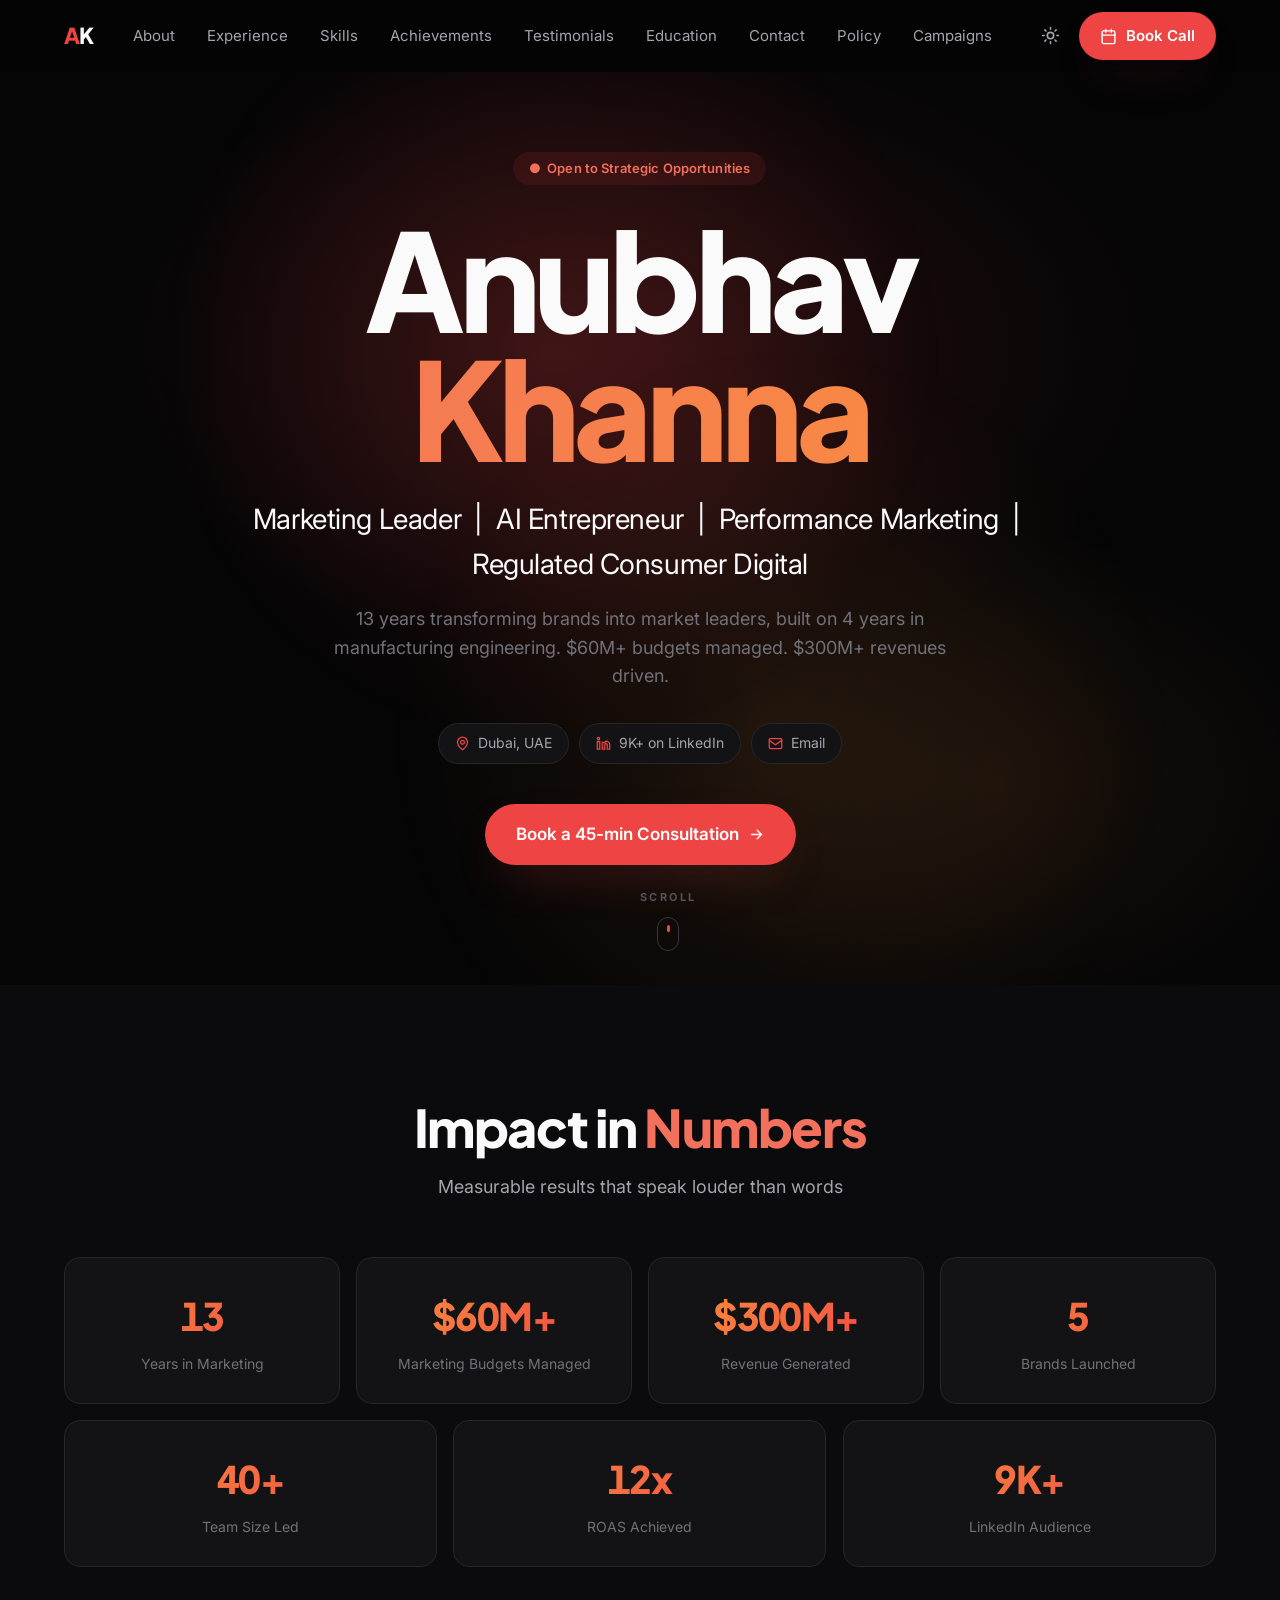
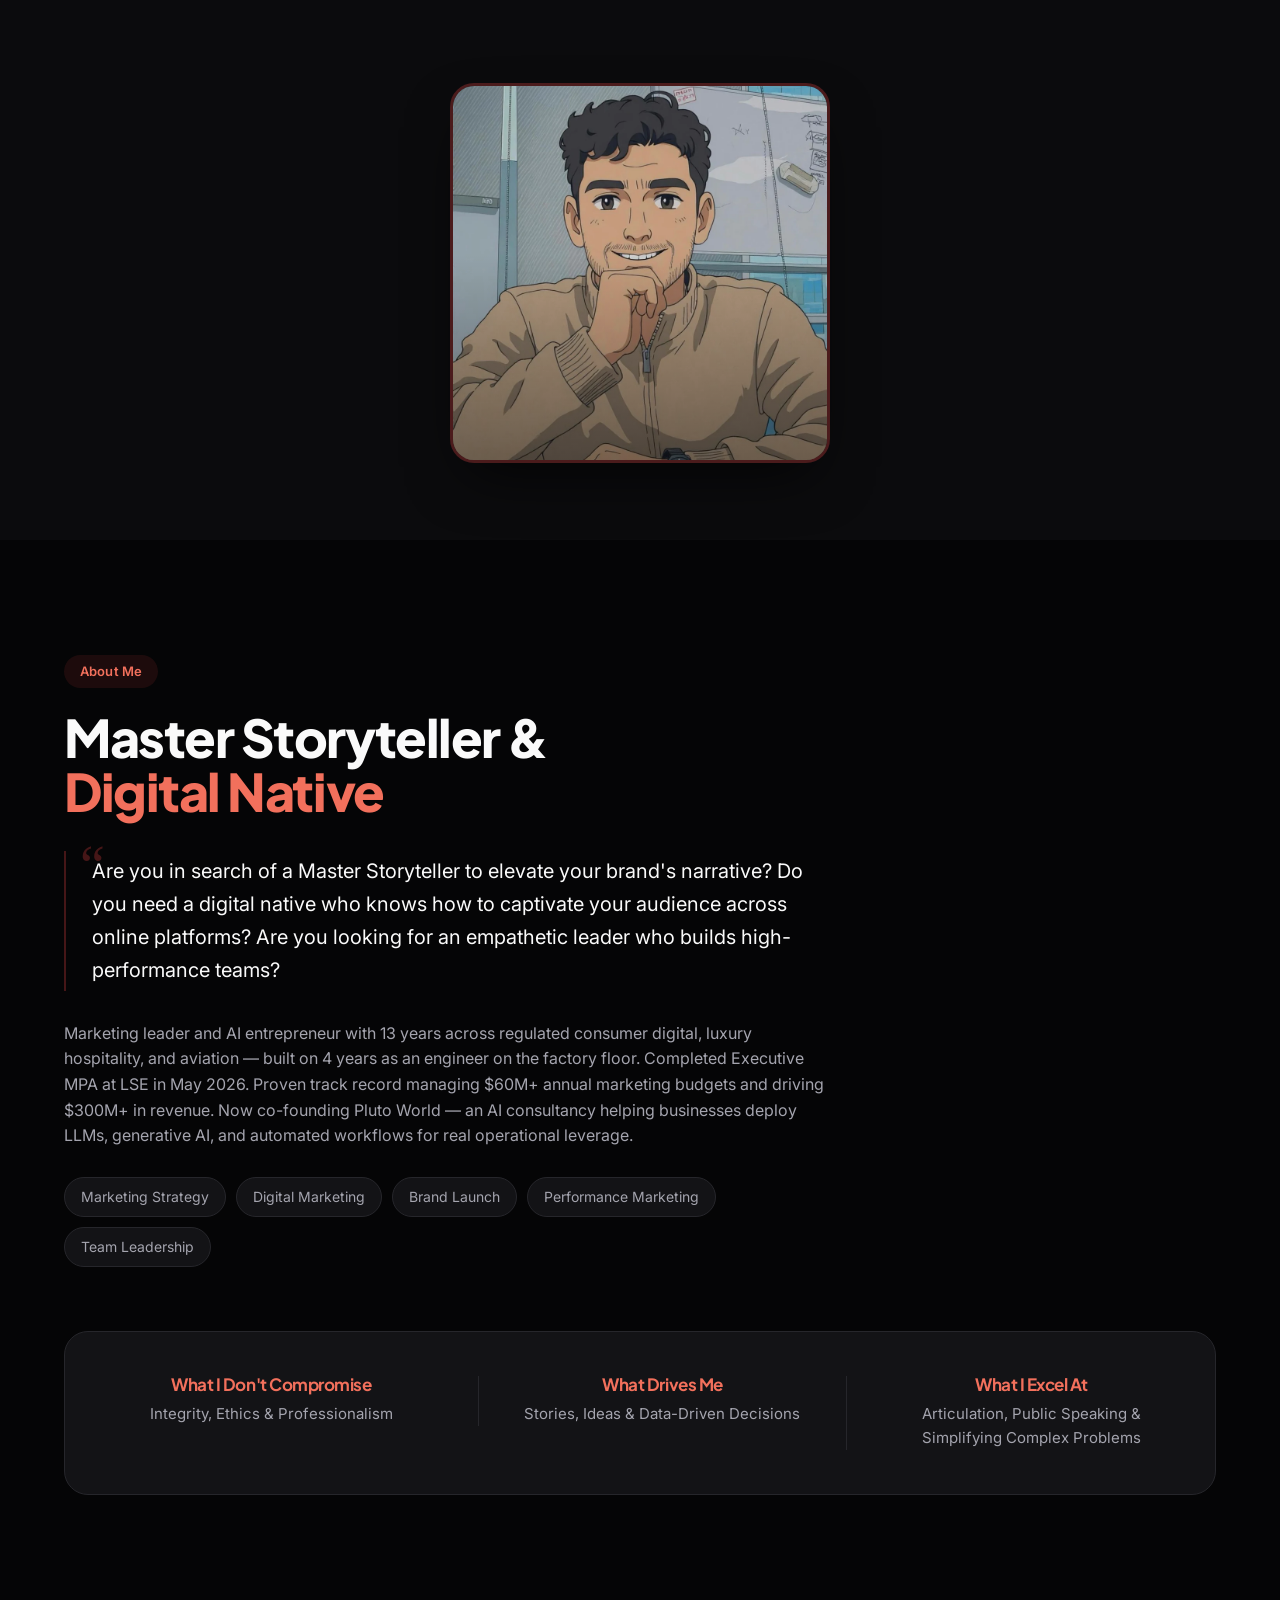
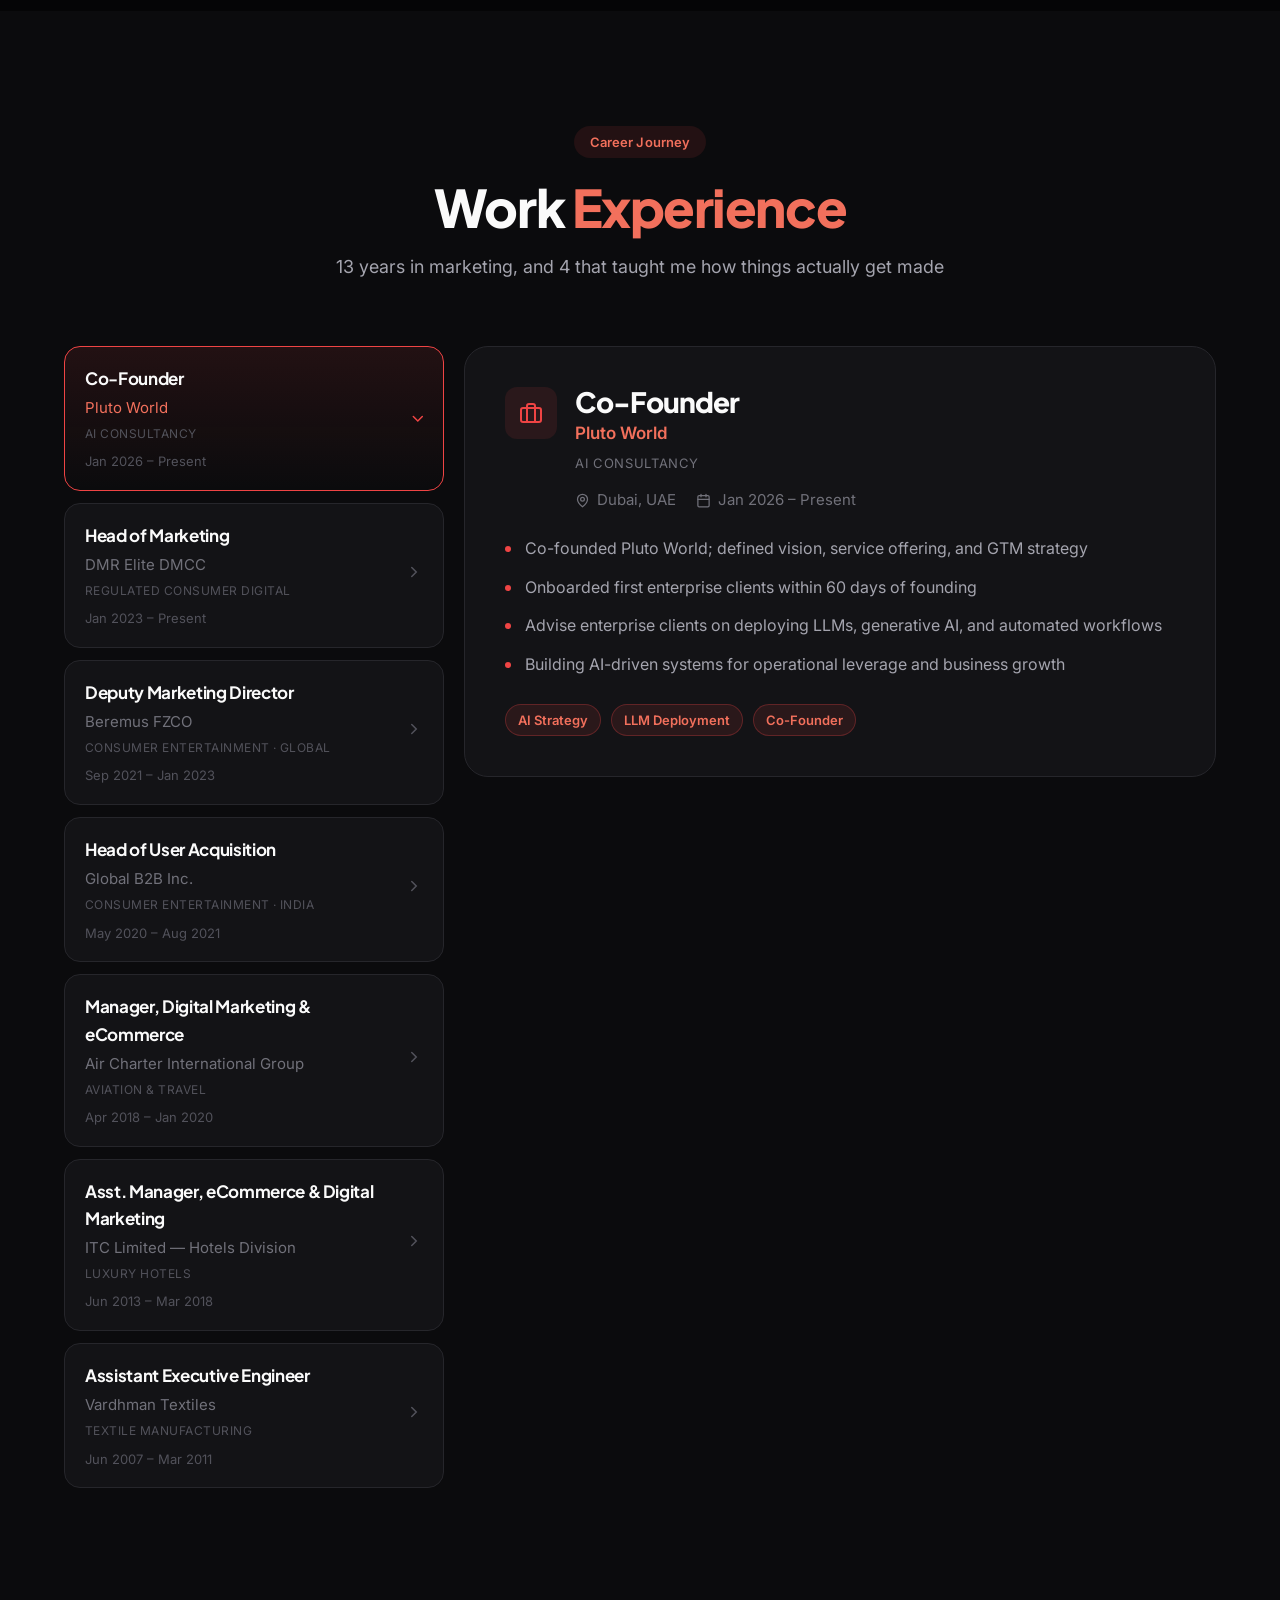
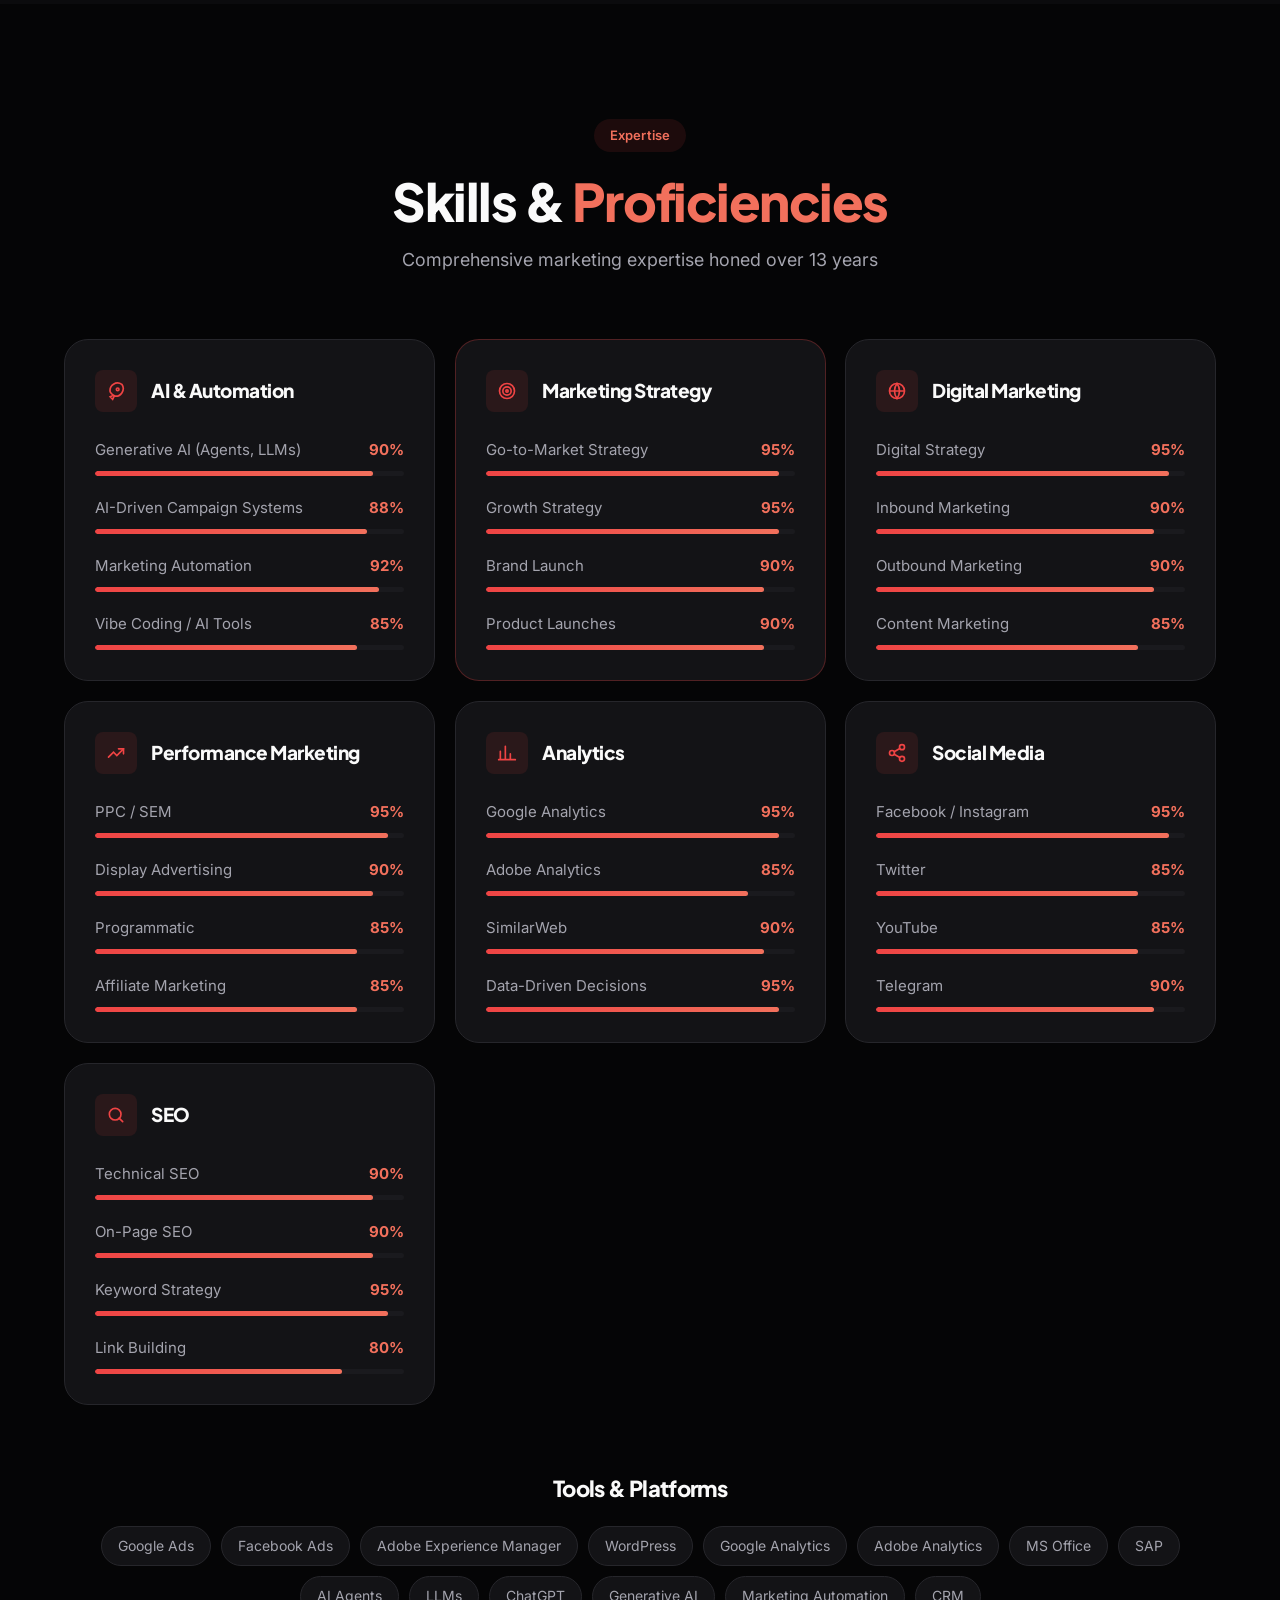
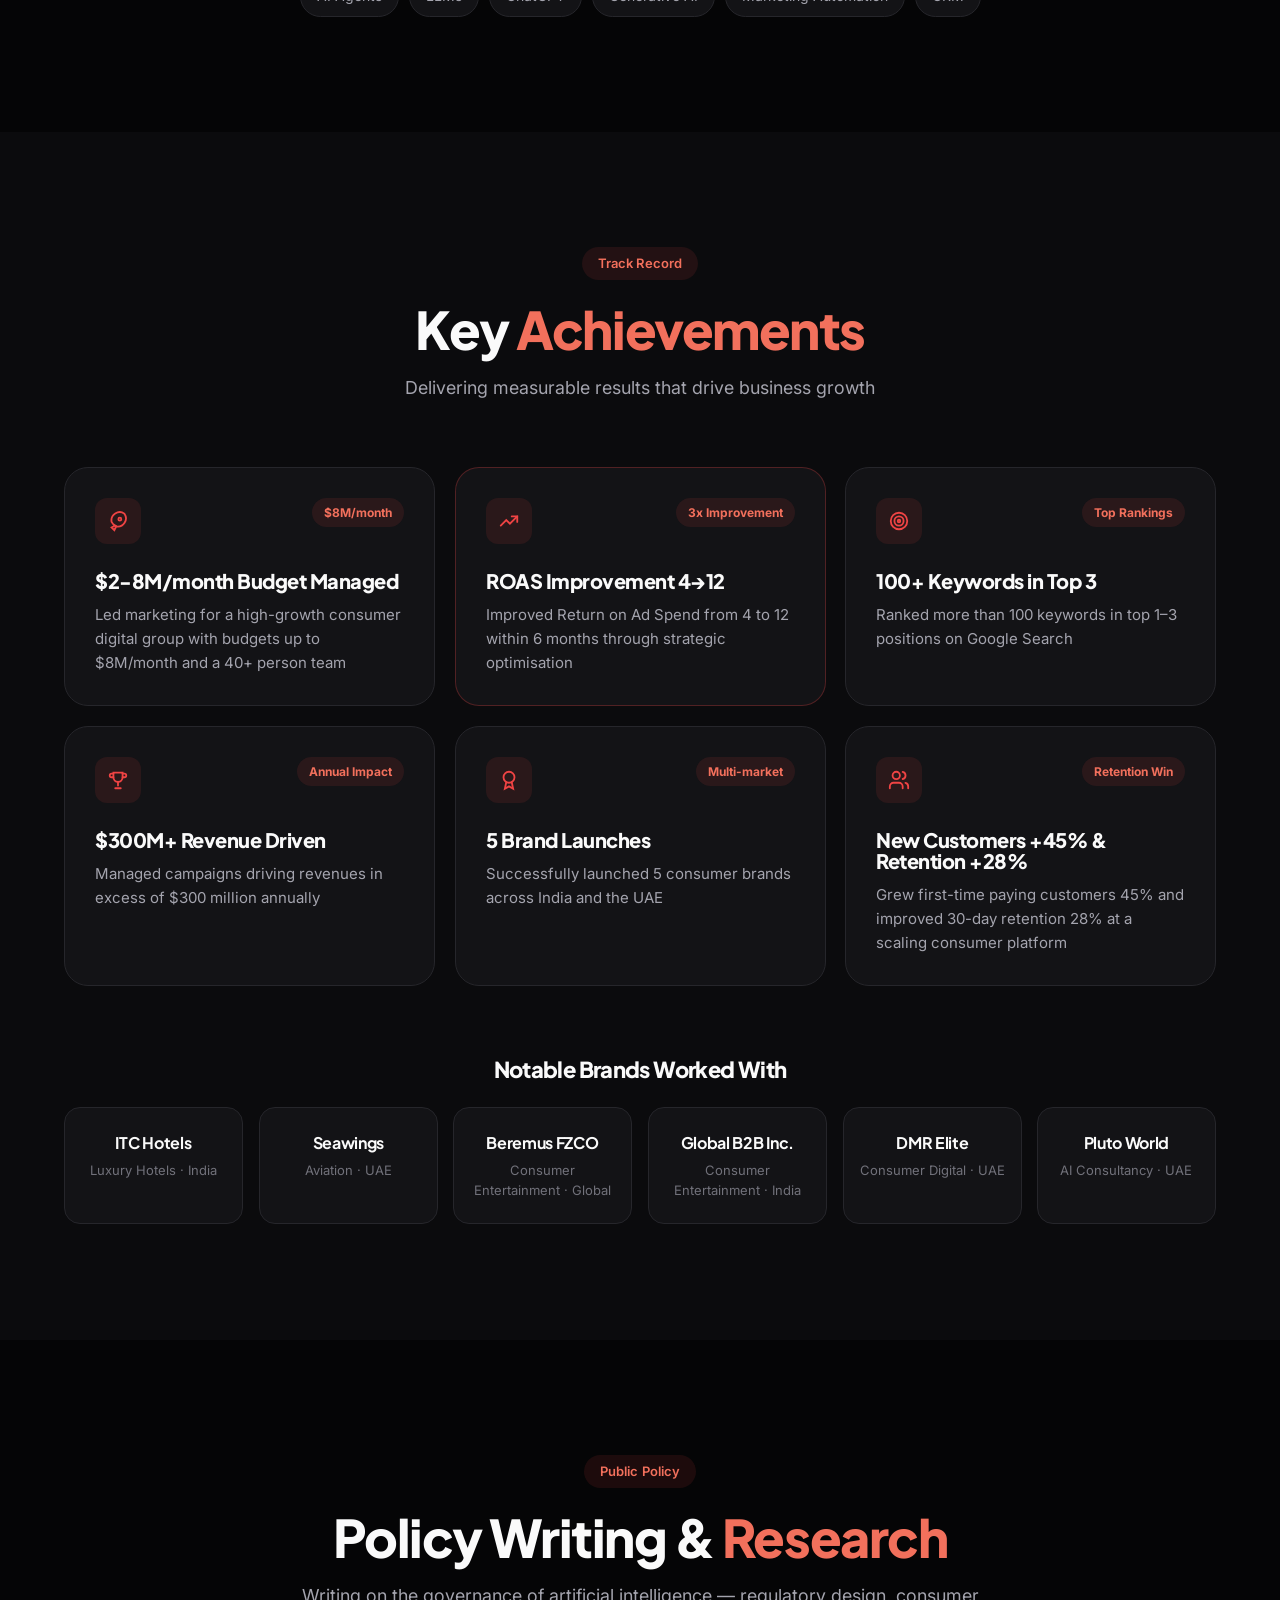
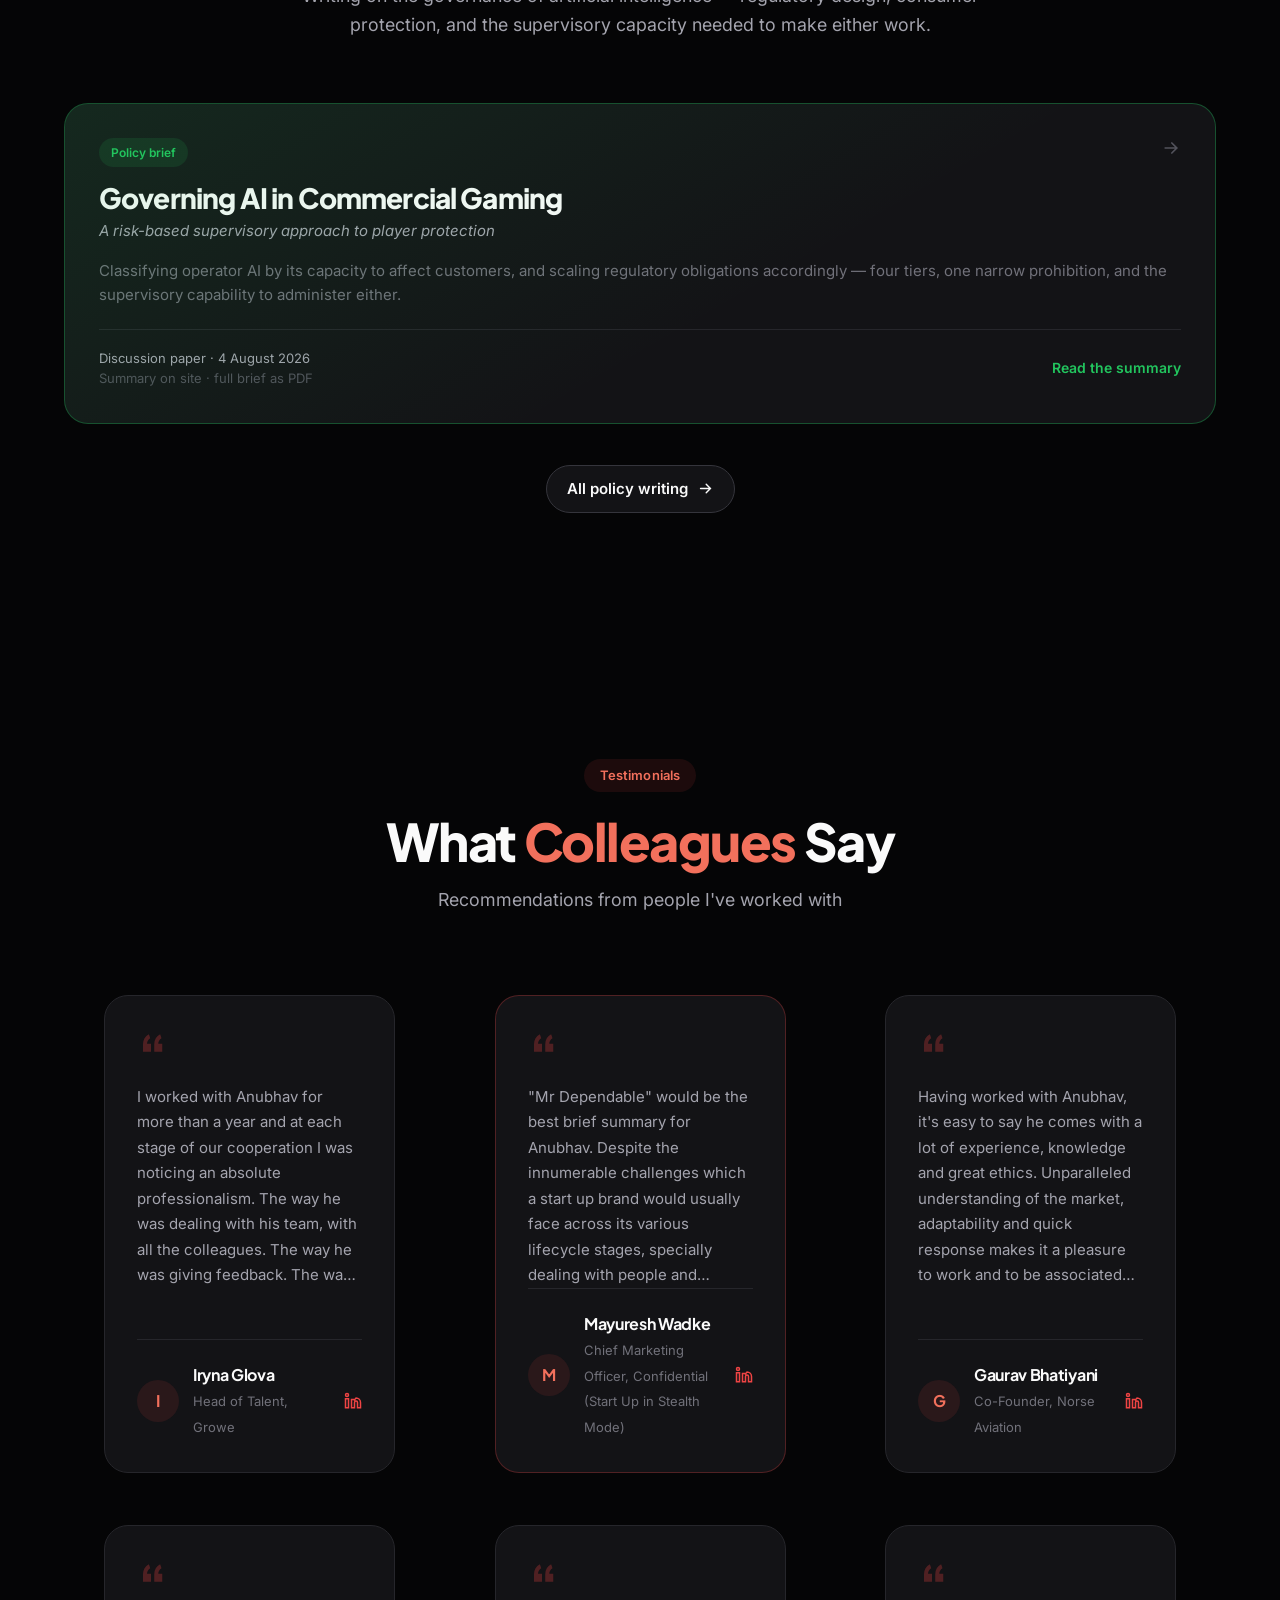
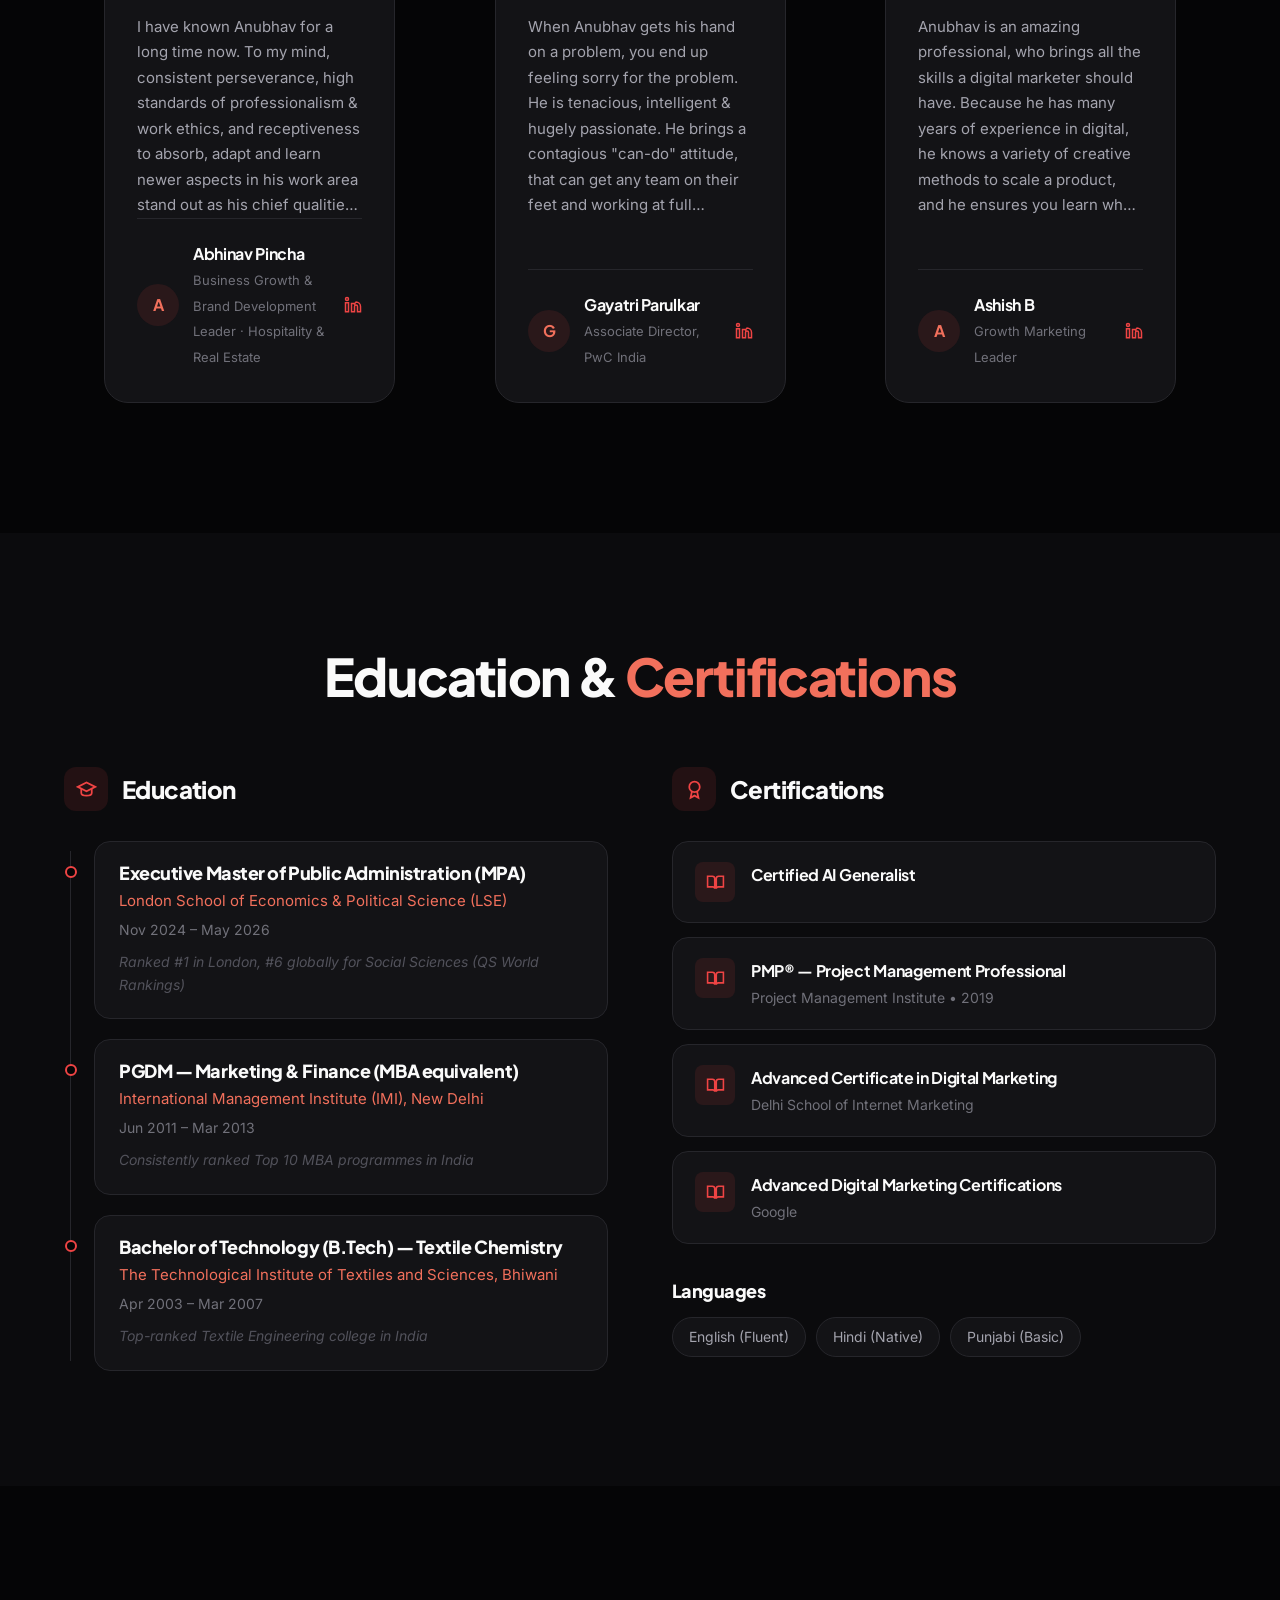
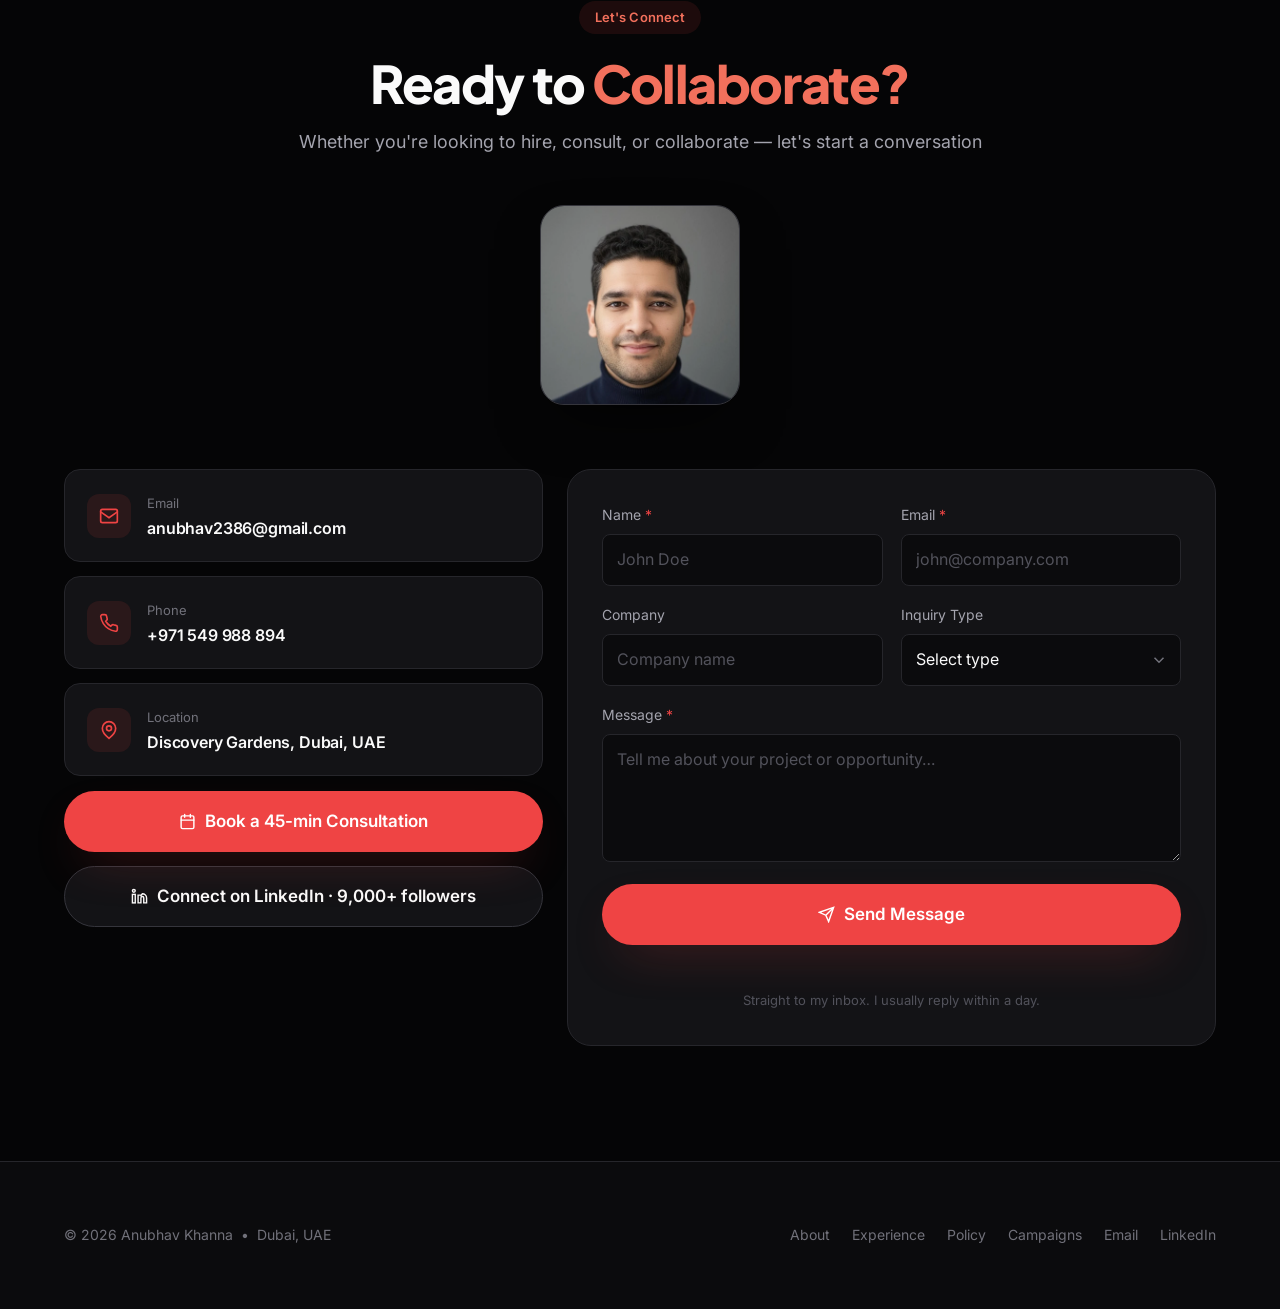
==== commit e822c0d3: "fix og" ====
--- a/index.html
+++ b/index.html
@@ -11,7 +11,7 @@
 <link rel="canonical" href="https://anubhavkhanna.com/">
 
 <meta property="og:type" content="website">
-<meta property="og:title" content="Anubhav Khanna — Marketing Leader &amp; AI Entrepreneur">
+<meta property="og:title" content="Anubhav Khanna — Marketing Leader, AI Entrepreneur &amp; Public Policy">
 <meta property="og:description" content="13 years in marketing, 4 in manufacturing engineering. $60M+ budgets managed. $300M+ revenues driven.">
 <meta property="og:url" content="https://anubhavkhanna.com/">
 <meta property="og:image" content="https://anubhavkhanna.com/assets/img/og.png">
--- a/assets/css/site.css
+++ b/assets/css/site.css
@@ -1275,3 +1275,17 @@
 
 /* counting numbers must not reflow the card as digits change */
 .stat__num { font-variant-numeric: tabular-nums; }
+
+/* ============================================================
+   Long-form reading — policy pages
+   APPENDED BLOCK. Nothing above this line was modified.
+   New class names only, so campaign pages are unaffected.
+   ============================================================ */
+.read { max-width: 720px; }
+.read h1 { font-size: clamp(2.125rem, 5vw, 3rem); }
+
+.prose--read { gap: clamp(20px, 2.4vw, 26px); }
+.prose--read p {
+  font-size: clamp(1.0625rem, .62rem + .85vw, 1.25rem);
+  line-height: 1.75;
+}
